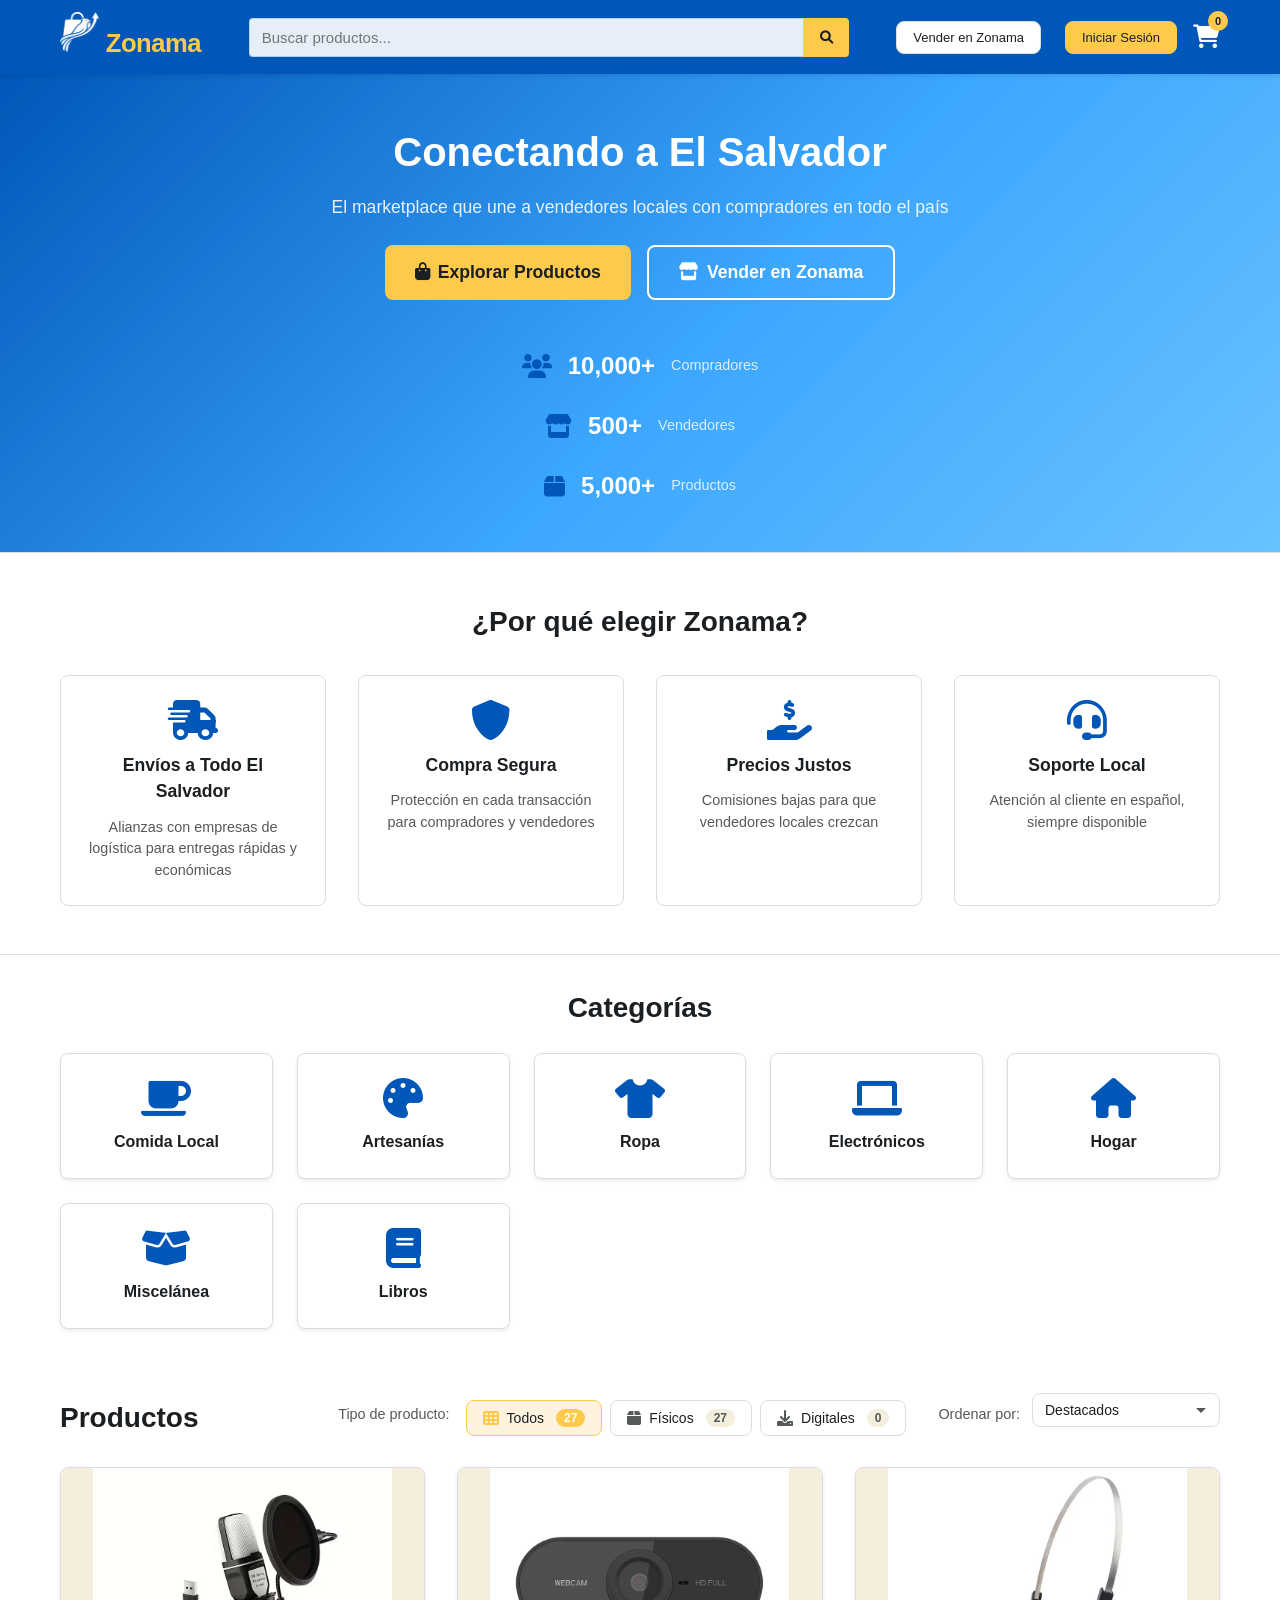
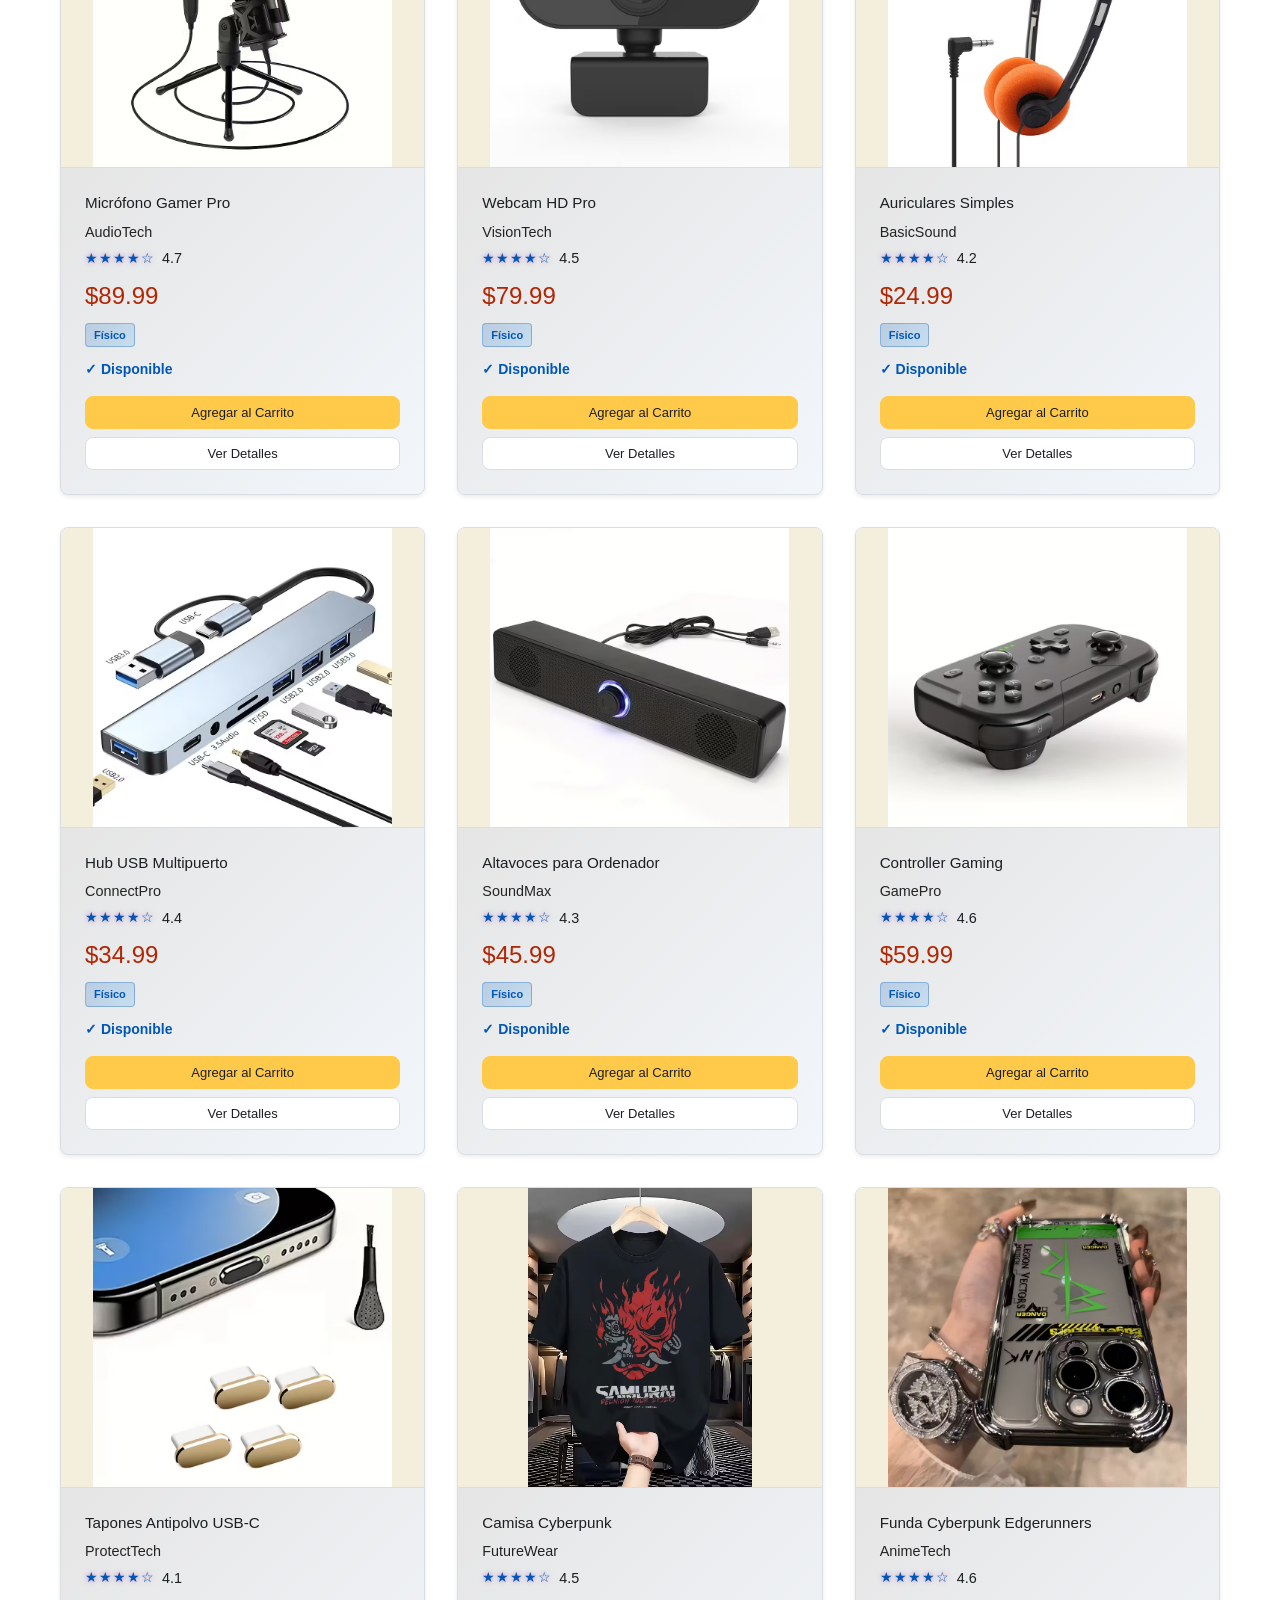
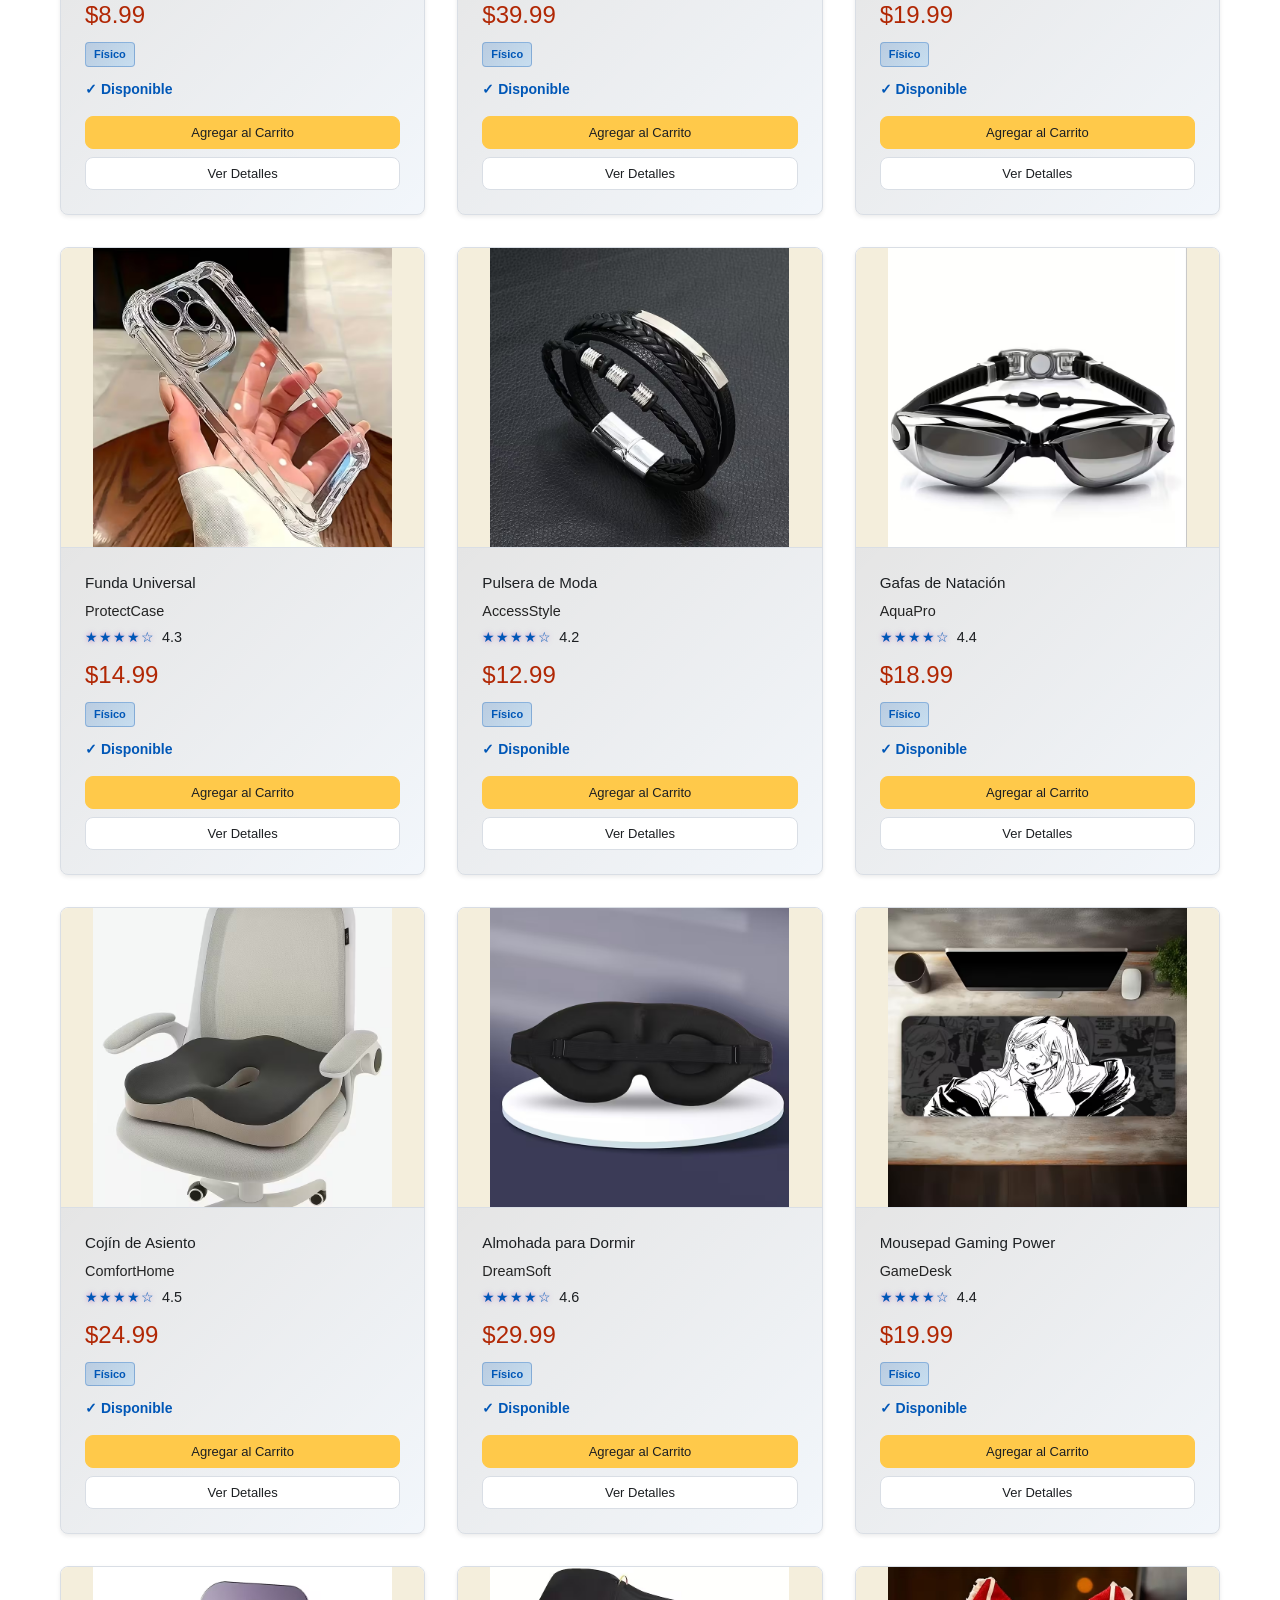
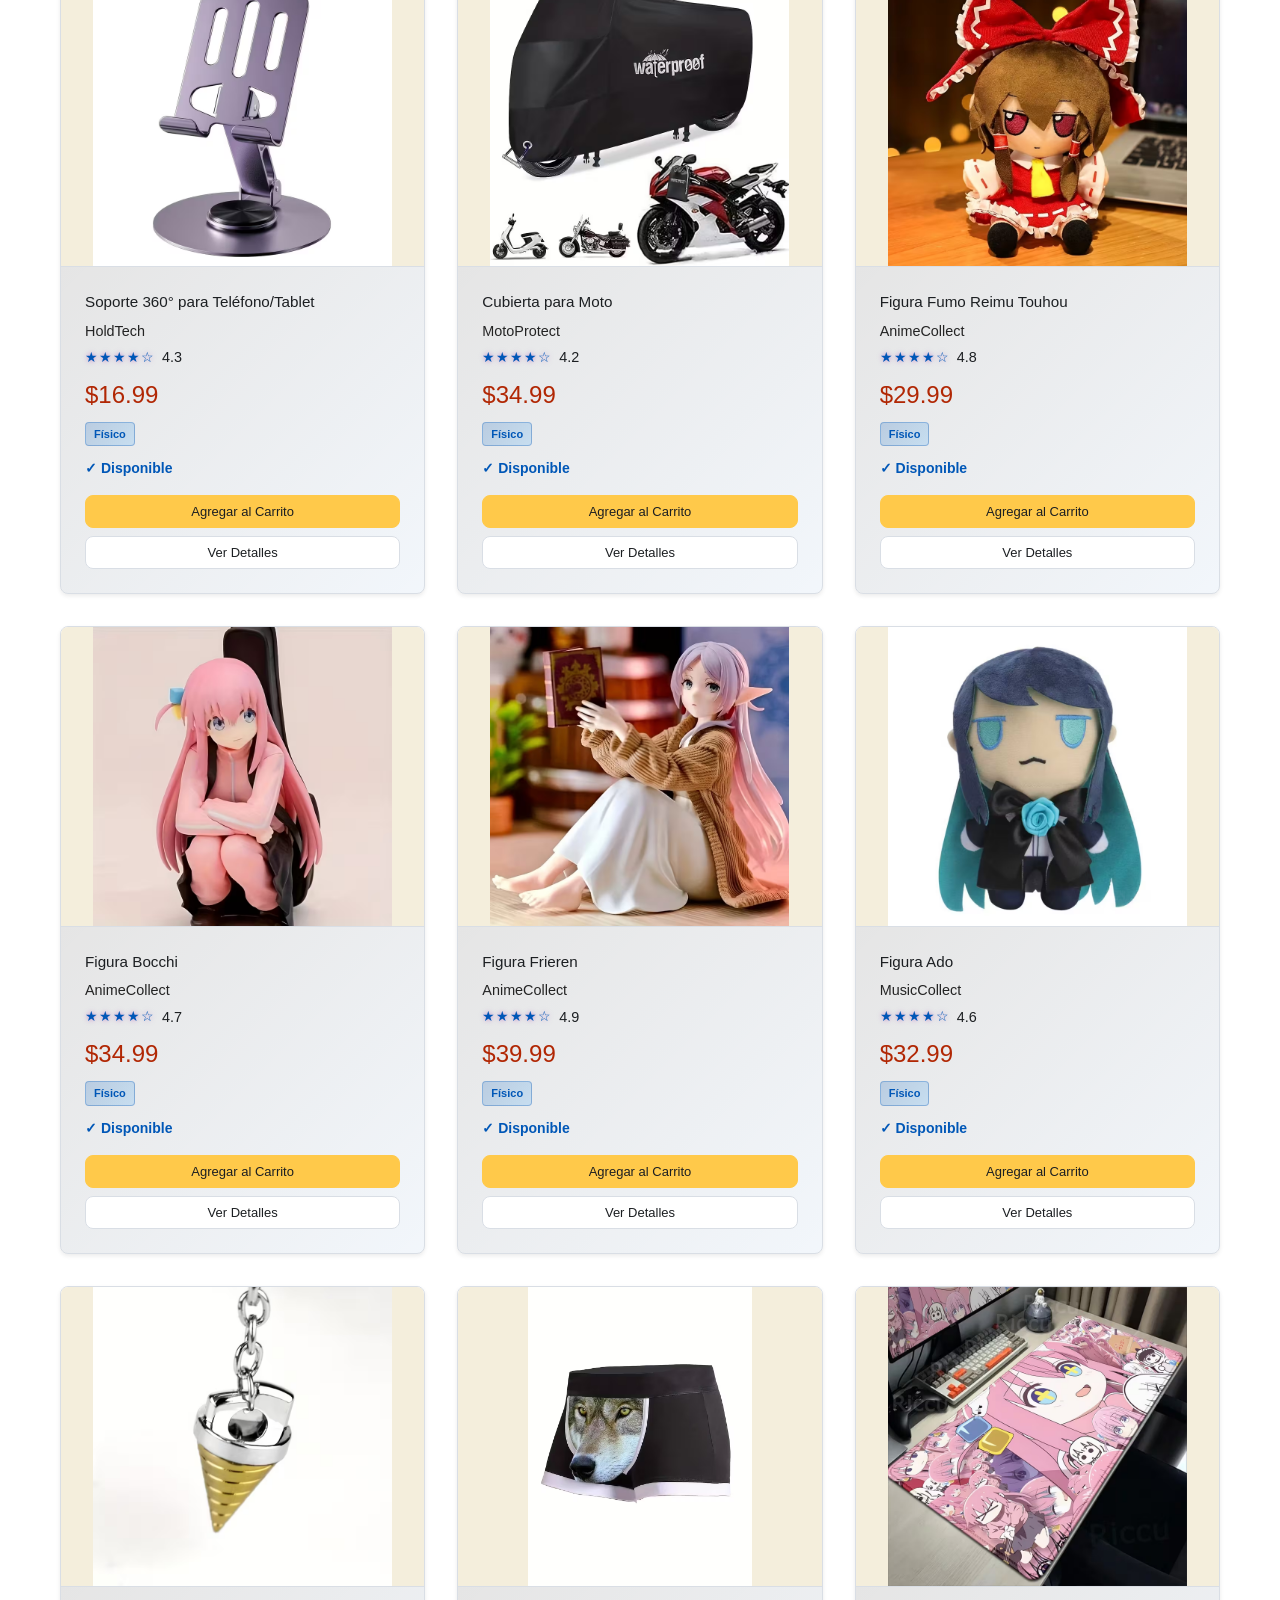
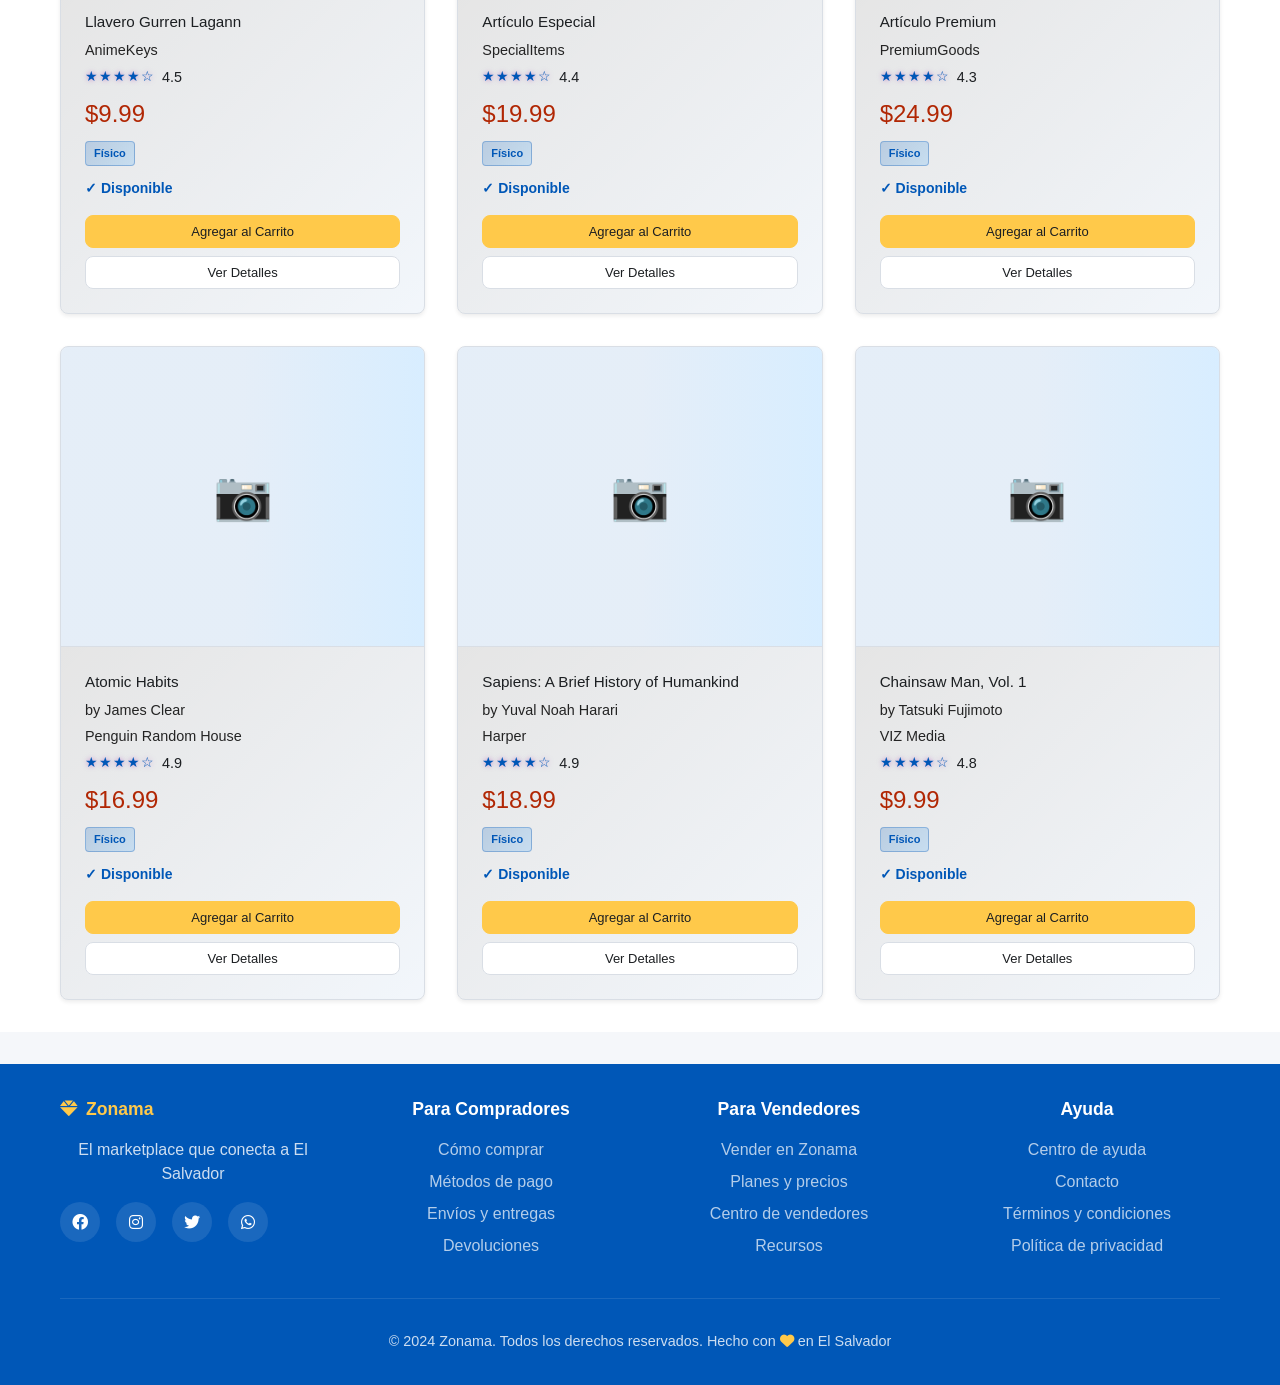
==== index.html @ 714f816f "API. HAY API. HAY UNA API HAY UNA API" ====
<!DOCTYPE html>
<html lang="es">

<head>
    <meta charset="UTF-8">
    <meta name="viewport" content="width=device-width, initial-scale=1.0">
    <title>Zonama - Marketplace de El Salvador</title>
    <link rel="stylesheet" href="styles.css">
    <link href="https://cdnjs.cloudflare.com/ajax/libs/font-awesome/6.0.0/css/all.min.css" rel="stylesheet">

    <link 
    rel="stylesheet" 
    href="https://unpkg.com/leaflet@1.9.4/dist/leaflet.css"
/>

</head>

<body>
    <!-- Header -->
    <header class="header">
        <div class="container">
            <div class="logo">
                <h1><img src="Recurso 31-1.png" class="logo-icon-img">
</i> Zonama</h1>
            </div>

            <div class="search-bar">
                <label for="searchInput" class="sr-only">Buscar productos</label>
                <input type="text" id="searchInput" placeholder="Buscar productos..." aria-label="Campo de búsqueda de productos">
                <button id="searchBtn" aria-label="Buscar"><i class="fas fa-search" aria-hidden="true"></i></button>
            </div>

            <div class="header-actions">
                <button id="sellerBtn" class="btn-secondary">Vender en Zonama</button>
                <button id="loginBtn" class="btn-primary">Iniciar Sesión</button>
                <div class="cart-icon">
                    <i class="fas fa-shopping-cart"></i>
                    <span id="cartCount" class="cart-count">0</span>
                </div>
            </div>
        </div>
    </header>

    <!-- Main Content -->
    <main class="main-content">
        <!-- Hero -->
        <section class="hero">
            <div class="container">
                <div class="hero-content">
                    <h1>Conectando a El Salvador</h1>
                    <p>El marketplace que une a vendedores locales con compradores en todo el país</p>
                    <div class="hero-buttons">
                        <button class="btn-hero-primary" onclick="document.querySelector('.products').scrollIntoView({behavior: 'smooth'})">
                            <i class="fas fa-shopping-bag"></i> Explorar Productos
                        </button>
                        <button class="btn-hero-secondary" id="heroSellerBtn">
                            <i class="fas fa-store"></i> Vender en Zonama
                        </button>

                    </div>
                    <div class="hero-stats">
                        <div class="stat">
                            <i class="fas fa-users"></i>
                            <span class="stat-number">10,000+</span>
                            <span class="stat-label">Compradores</span>
                        </div>
                        <div class="stat">
                            <i class="fas fa-store"></i>
                            <span class="stat-number">500+</span>
                            <span class="stat-label">Vendedores</span>
                        </div>
                        <div class="stat">
                            <i class="fas fa-box"></i>
                            <span class="stat-number">5,000+</span>
                            <span class="stat-label">Productos</span>
                        </div>
                    </div>
                </div>
            </div>
        </section>

        <!-- Beneficios -->
        <section class="benefits">
            <div class="container">
                <h2>¿Por qué elegir Zonama?</h2>
                <div class="benefits-grid">
                    <div class="benefit-card">
                        <i class="fas fa-shipping-fast"></i>
                        <h3>Envíos a Todo El Salvador</h3>
                        <p>Alianzas con empresas de logística para entregas rápidas y económicas</p>
                    </div>
                    <div class="benefit-card">
                        <i class="fas fa-shield-alt"></i>
                        <h3>Compra Segura</h3>
                        <p>Protección en cada transacción para compradores y vendedores</p>
                    </div>
                    <div class="benefit-card">
                        <i class="fas fa-hand-holding-usd"></i>
                        <h3>Precios Justos</h3>
                        <p>Comisiones bajas para que vendedores locales crezcan</p>
                    </div>
                    <div class="benefit-card">
                        <i class="fas fa-headset"></i>
                        <h3>Soporte Local</h3>
                        <p>Atención al cliente en español, siempre disponible</p>
                    </div>
                </div>
            </div>
        </section>

        <!-- Modulo LogIn/Registrar -->
        <div id="authModal" class="modal" role="dialog" aria-label="Iniciar sesión o registrarse" aria-modal="true">
            <div class="modal-content">
                <span class="close" aria-label="Cerrar formulario">&times;</span>
                <div class="auth-container">
                    <div class="auth-tabs">
                        <button class="tab-btn active" data-tab="login">Iniciar Sesión</button>
                        <button class="tab-btn" data-tab="register">Crear Cuenta</button>
                    </div>

                    <div id="loginForm" class="auth-form active">
                        <h2>Iniciar Sesión</h2>
                        <form>
                            <input type="email" placeholder="Email" required>
                            <input type="password" placeholder="Contraseña" required>
                            <button type="submit" class="btn-primary">Iniciar Sesión</button>
                        </form>
                    </div>

                    <div id="registerForm" class="auth-form">
                        <h2>Crear Cuenta</h2>
                        <form>
                            <input type="text" placeholder="Nombre completo" required>
                            <input type="email" placeholder="Email" required>
                            <input type="tel" placeholder="Teléfono (opcional)">
                            <select required>
                                <option value="">Departamento</option>
                                <option value="san-salvador">San Salvador</option>
                                <option value="la-libertad">La Libertad</option>
                                <option value="santa-ana">Santa Ana</option>
                                <option value="san-miguel">San Miguel</option>
                                <option value="usulutan">Usulután</option>
                                <option value="la-paz">La Paz</option>
                                <option value="sonsonate">Sonsonate</option>
                                <option value="chalatenango">Chalatenango</option>
                                <option value="la-union">La Unión</option>
                                <option value="ahuachapan">Ahuachapán</option>
                                <option value="cabanas">Cabañas</option>
                                <option value="cuscatlan">Cuscatlán</option>
                                <option value="morazan">Morazán</option>
                                <option value="san-vicente">San Vicente</option>
                            </select>
                            <input type="password" placeholder="Contraseña" required>
                            <input type="password" placeholder="Confirmar contraseña" required>
                            <button type="submit" class="btn-primary">Crear Cuenta</button>
                        </form>
                    </div>
                </div>
            </div>
        </div>

        <!-- Modulo Vender en Zonama -->
        <div id="sellerModal" class="modal" role="dialog" aria-label="Vender en Zonama" aria-modal="true">
            <div class="modal-content seller-modal">
                <span class="close" aria-label="Cerrar">&times;</span>
                <div class="seller-container">
                    <!-- Hero Section -->
                    <div class="seller-hero">
                        <h1>Vende en Zonama</h1>
                        <p class="seller-tagline">El marketplace que conecta a vendedores salvadoreños con miles de compradores</p>
                        <div class="seller-stats">
                            <div class="stat-item">
                                <strong>500+</strong>
                                <span>Vendedores activos</span>
                            </div>
                            <div class="stat-item">
                                <strong>10,000+</strong>
                                <span>Compradores mensuales</span>
                            </div>
                            <div class="stat-item">
                                <strong>$50K+</strong>
                                <span>Ventas mensuales</span>
                            </div>
                        </div>
                    </div>

                    <!-- Por que Zonama -->
                    <div class="why-sell-section">
                        <h2>¿Por qué vender en Zonama?</h2>
                        <div class="why-sell-grid">
                            <div class="why-sell-card">
                                <div class="icon-circle">
                                    <i class="fas fa-store"></i>
                                </div>
                                <h3>Fácil de empezar</h3>
                                <p>Crea tu tienda en minutos. Sin costos iniciales ni complicaciones técnicas.</p>
                            </div>
                            <div class="why-sell-card">
                                <div class="icon-circle">
                                    <i class="fas fa-users"></i>
                                </div>
                                <h3>Audiencia local</h3>
                                <p>Accede a miles de compradores salvadoreños buscando productos como los tuyos.</p>
                            </div>
                            <div class="why-sell-card">
                                <div class="icon-circle">
                                    <i class="fas fa-truck"></i>
                                </div>
                                <h3>Logística integrada</h3>
                                <p>Alianzas con empresas de envío para entregas rápidas en todo El Salvador.</p>
                            </div>
                            <div class="why-sell-card">
                                <div class="icon-circle">
                                    <i class="fas fa-dollar-sign"></i>
                                </div>
                                <h3>Pagos seguros</h3>
                                <p>Recibe tus pagos de forma segura y rápida. Múltiples métodos de pago disponibles.</p>
                            </div>
                        </div>
                    </div>

                    <!-- Sección de Planes -->
                    <div class="plans-section">
                        <h2>Elige el plan perfecto para tu negocio</h2>
                        <p class="plans-subtitle">Comienza gratis y crece a tu ritmo</p>
                        
                        <div class="seller-plans">
                            <!-- Plan Básico -->
                            <div class="plan-card">
                                <div class="plan-header">
                                    <h3>Plan Básico</h3>
                                    <div class="plan-price">
                                        <span class="price-amount">$0</span>
                                        <span class="price-period">/mes</span>
                                    </div>
                                    <p class="plan-description">Perfecto para empezar</p>
                                </div>
                                <ul class="plan-features">
                                    <li><i class="fas fa-check-circle"></i> Hasta 10 productos</li>
                                    <li><i class="fas fa-check-circle"></i> Comisión del 8% por venta</li>
                                    <li><i class="fas fa-check-circle"></i> Soporte por email</li>
                                    <li><i class="fas fa-check-circle"></i> Panel de ventas básico</li>
                                    <li><i class="fas fa-check-circle"></i> Listado en búsquedas</li>
                                </ul>
                                <button class="btn-plan btn-plan-basic">Comenzar Gratis</button>
                            </div>

                            <!-- Plan Profesional -->
                            <div class="plan-card plan-featured">
                                <div class="plan-badge">Más Popular</div>
                                <div class="plan-header">
                                    <h3>Plan Profesional</h3>
                                    <div class="plan-price">
                                        <span class="price-amount">$15</span>
                                        <span class="price-period">/mes</span>
                                    </div>
                                    <p class="plan-description">Para negocios en crecimiento</p>
                                </div>
                                <ul class="plan-features">
                                    <li><i class="fas fa-check-circle"></i> Productos ilimitados</li>
                                    <li><i class="fas fa-check-circle"></i> Comisión del 5% por venta</li>
                                    <li><i class="fas fa-check-circle"></i> Soporte prioritario 24/7</li>
                                    <li><i class="fas fa-check-circle"></i> Análisis y reportes avanzados</li>
                                    <li><i class="fas fa-check-circle"></i> Destacado en búsquedas</li>
                                    <li><i class="fas fa-check-circle"></i> Promociones especiales</li>
                                    <li><i class="fas fa-check-circle"></i> Badge de vendedor verificado</li>
                                </ul>
                                <button class="btn-plan btn-plan-pro">Elegir Plan Profesional</button>
                            </div>

                            <!-- Plan Empresarial -->
                            <div class="plan-card">
                                <div class="plan-header">
                                    <h3>Plan Empresarial</h3>
                                    <div class="plan-price">
                                        <span class="price-amount">$40</span>
                                        <span class="price-period">/mes</span>
                                    </div>
                                    <p class="plan-description">Para grandes volúmenes</p>
                                </div>
                                <ul class="plan-features">
                                    <li><i class="fas fa-check-circle"></i> Todo del Plan Profesional</li>
                                    <li><i class="fas fa-check-circle"></i> Comisión del 3% por venta</li>
                                    <li><i class="fas fa-check-circle"></i> Gerente de cuenta dedicado</li>
                                    <li><i class="fas fa-check-circle"></i> Publicidad destacada</li>
                                    <li><i class="fas fa-check-circle"></i> API personalizada</li>
                                    <li><i class="fas fa-check-circle"></i> Reportes personalizados</li>
                                    <li><i class="fas fa-check-circle"></i> Integración con tu sistema</li>
                                </ul>
                                <button class="btn-plan btn-plan-enterprise">Contactar Ventas</button>
                            </div>
                        </div>
                    </div>

                    <!-- Testimonios -->
                    <div class="success-section">
                        <h2>Historias de éxito</h2>
                        <div class="success-grid">
                            <div class="success-card">
                                <div class="quote-icon">"</div>
                                <p>"Zonama me ayudó a llevar mi negocio de artesanías al siguiente nivel. Ahora vendo en todo San Salvador."</p>
                                <div class="success-author">
                                    <strong>María González</strong>
                                    <span>Artesanías María</span>
                                </div>
                            </div>
                            <div class="success-card">
                                <div class="quote-icon">"</div>
                                <p>"Como artesano de Ilobasco, Zonama me conectó con clientes que valoran el trabajo hecho a mano."</p>
                                <div class="success-author">
                                    <strong>Carlos Martínez</strong>
                                    <span>Artesanías El Barro</span>
                                </div>
                            </div>
                        </div>
                    </div>

                    <!-- Sección CTA -->
                    <div class="seller-cta">
                        <h2>¿Listo para empezar a vender?</h2>
                        <p>Únete a cientos de vendedores salvadoreños que ya confían en Zonama</p>
                        <button class="btn-cta-large" onclick="app.openSellerRegistration()">Crear mi tienda gratis</button>
                        <p class="cta-note">Sin tarjeta de crédito requerida • Configuración en 5 minutos</p>
                    </div>
                </div>
            </div>
        </div>

        <!-- Modulo de registro de vendedores -->
        <div id="sellerRegistrationModal" class="modal" role="dialog" aria-label="Registro de vendedor" aria-modal="true">
            <div class="modal-content seller-registration-modal">
                <span class="close" aria-label="Cerrar">&times;</span>
                <div class="registration-container">
                    <h2>Crea tu tienda en Zonama</h2>
                    <p class="registration-subtitle">Completa tu información para empezar a vender</p>
                    
                    <form id="sellerRegistrationForm" class="seller-form">
                        <div class="form-section">
                            <h3>Información Personal</h3>
                            <div class="form-row">
                                <div class="form-group">
                                    <label for="sellerName">Nombre completo *</label>
                                    <input type="text" id="sellerName" required>
                                </div>
                                <div class="form-group">
                                    <label for="sellerEmail">Email *</label>
                                    <input type="email" id="sellerEmail" required>
                                </div>
                            </div>
                            <div class="form-row">
                                <div class="form-group">
                                    <label for="sellerPhone">Teléfono *</label>
                                    <input type="tel" id="sellerPhone" required>
                                </div>
                                <div class="form-group">
                                    <label for="sellerPassword">Contraseña *</label>
                                    <input type="password" id="sellerPassword" required>
                                </div>
                            </div>
                        </div>

                        <div class="form-section">
                            <h3>Información del Negocio</h3>
                            <div class="form-group">
                                <label for="storeName">Nombre de tu tienda *</label>
                                <input type="text" id="storeName" required placeholder="Ej: Tienda de Coleccionables">
                            </div>
                            <div class="form-row">
                                <div class="form-group">
                                    <label for="storeCategory">Categoría principal *</label>
                                    <select id="storeCategory" required>
                                        <option value="">Selecciona una categoría</option>
                                        <option value="food">Comida Local</option>
                                        <option value="crafts">Artesanías</option>
                                        <option value="clothing">Ropa</option>
                                        <option value="electronics">Electrónicos</option>
                                        <option value="home">Hogar</option>
                                        <option value="misc">Miscelánea</option>
                                        <option value="books">Libros</option>
                                    </select>
                                </div>
                                <div class="form-group">
                                    <label for="storeDepartment">Departamento *</label>
                                    <select id="storeDepartment" required>
                                        <option value="">Selecciona tu departamento</option>
                                        <option value="san-salvador">San Salvador</option>
                                        <option value="la-libertad">La Libertad</option>
                                        <option value="santa-ana">Santa Ana</option>
                                        <option value="san-miguel">San Miguel</option>
                                        <option value="usulutan">Usulután</option>
                                        <option value="la-paz">La Paz</option>
                                        <option value="sonsonate">Sonsonate</option>
                                        <option value="chalatenango">Chalatenango</option>
                                        <option value="la-union">La Unión</option>
                                        <option value="ahuachapan">Ahuachapán</option>
                                        <option value="cabanas">Cabañas</option>
                                        <option value="cuscatlan">Cuscatlán</option>
                                        <option value="morazan">Morazán</option>
                                        <option value="san-vicente">San Vicente</option>
                                    </select>
                                </div>
                            </div>
                            <div class="form-group">
                                <label for="storeDescription">Descripción de tu negocio *</label>
                                <textarea id="storeDescription" rows="3" required placeholder="Cuéntanos sobre tu negocio..."></textarea>
                            </div>
                        </div>

                        <div class="form-section">
                            <h3>Plan de Vendedor</h3>
                            <div class="plan-selector">
                                <label class="plan-option">
                                    <input type="radio" name="sellerPlan" value="basic" checked>
                                    <div class="plan-option-content">
                                        <strong>Plan Básico - Gratis</strong>
                                        <span>Hasta 10 productos • Comisión 8%</span>
                                    </div>
                                </label>
                                <label class="plan-option">
                                    <input type="radio" name="sellerPlan" value="professional">
                                    <div class="plan-option-content">
                                        <strong>Plan Profesional - $15/mes</strong>
                                        <span>Productos ilimitados • Comisión 5%</span>
                                    </div>
                                </label>
                            </div>
                        </div>

                        <div class="form-actions">
                            <button type="submit" class="btn-submit-seller">Crear mi tienda</button>
                            <p class="form-note">Al registrarte, aceptas nuestros <a href="#">Términos y Condiciones</a></p>
                        </div>
                    </form>
                </div>
            </div>
        </div>

        <!-- Modulo Dashboard vendedor -->
        <div id="sellerDashboardModal" class="modal" role="dialog" aria-label="Panel de vendedor" aria-modal="true">
            <div class="modal-content seller-dashboard-modal">
                <span class="close" aria-label="Cerrar">&times;</span>
                <div class="dashboard-container">
                    <div class="dashboard-header">
                        <h1>Mi Tienda</h1>
                        <div class="dashboard-actions">
                            <button class="btn-add-product" onclick="app.openAddProduct()">
                                <i class="fas fa-plus"></i> Agregar Producto
                            </button>
                            <button class="btn-logout" onclick="app.logoutSeller()">
                                <i class="fas fa-sign-out-alt"></i> Cerrar Sesión
                            </button>
                        </div>
                    </div>

                    <div class="dashboard-stats">
                        <div class="stat-card">
                            <i class="fas fa-box"></i>
                            <div>
                                <strong id="totalProducts">0</strong>
                                <span>Productos</span>
                            </div>
                        </div>
                        <div class="stat-card">
                            <i class="fas fa-shopping-cart"></i>
                            <div>
                                <strong id="totalSales">0</strong>
                                <span>Ventas</span>
                            </div>
                        </div>
                        <div class="stat-card">
                            <i class="fas fa-dollar-sign"></i>
                            <div>
                                <strong id="totalRevenue">$0</strong>
                                <span>Ingresos</span>
                            </div>
                        </div>
                    </div>

                    <div class="dashboard-content">
                        <h2>Mis Productos</h2>
                        <div id="sellerProductsList" class="seller-products-list">
                            <div class="empty-state">
                                <i class="fas fa-box-open"></i>
                                <p>Aún no tienes productos</p>
                                <button class="btn-add-first" onclick="app.openAddProduct()">Agregar mi primer producto</button>
                            </div>
                        </div>
                    </div>
                </div>
            </div>
        </div>

        <!-- Modulo agregar producto -->
        <div id="addProductModal" class="modal" role="dialog" aria-label="Agregar producto" aria-modal="true">
            <div class="modal-content add-product-modal">
                <span class="close" aria-label="Cerrar">&times;</span>
                <div class="add-product-container">
                    <h2>Agregar Nuevo Producto</h2>
                    
                    <form id="addProductForm" class="product-form">
                        <div class="form-group">
                            <label for="productTitle">Nombre del producto *</label>
                            <input type="text" id="productTitle" required placeholder="Ej: Figura Coleccionable Anime">
                        </div>

                        <div class="form-row">
                            <div class="form-group">
                                <label for="productPrice">Precio (USD) *</label>
                                <input type="number" id="productPrice" step="0.01" min="0" required placeholder="0.00">
                            </div>
                            <div class="form-group">
                                <label for="productCategory">Categoría *</label>
                                <select id="productCategory" required>
                                    <option value="">Selecciona una categoría</option>
                                    <option value="food">Comida Local</option>
                                    <option value="crafts">Artesanías</option>
                                    <option value="clothing">Ropa</option>
                                    <option value="electronics">Electrónicos</option>
                                    <option value="home">Hogar</option>
                                    <option value="books">Libros</option>
                                </select>
                            </div>
                        </div>

                        <div class="form-row">
                            <div class="form-group">
                                <label for="productType">Tipo *</label>
                                <select id="productType" required>
                                    <option value="physical">Producto Físico</option>
                                    <option value="digital">Producto Digital</option>
                                </select>
                            </div>
                            <div class="form-group">
                                <label for="productStock">Stock disponible *</label>
                                <input type="number" id="productStock" min="0" required placeholder="0">
                            </div>
                        </div>

                        <div class="form-group">
                            <label for="productDescription">Descripción *</label>
                            <textarea id="productDescription" rows="4" required placeholder="Describe tu producto..."></textarea>
                        </div>

                        <div class="form-group">
                            <label for="productImage">Imagen del producto *</label>
                            
                            <div class="image-upload-options">
                                <div class="upload-tabs">
                                    <button type="button" class="upload-tab active" data-tab="file" onclick="app.switchImageTab('file')">
                                        <i class="fas fa-upload"></i> Subir archivo
                                    </button>
                                    <button type="button" class="upload-tab" data-tab="url" onclick="app.switchImageTab('url')">
                                        <i class="fas fa-link"></i> URL de imagen
                                    </button>
                                </div>

                                <div class="upload-content">
                                    <!-- Subir imagen de producto -->
                                    <div id="fileUploadTab" class="upload-tab-content active">
                                        <div class="file-upload-area" id="fileUploadArea">
                                            <input type="file" id="productImageFile" accept="image/*" style="display: none;">
                                            <div class="upload-placeholder" onclick="document.getElementById('productImageFile').click()">
                                                <i class="fas fa-cloud-upload-alt"></i>
                                                <p>Haz clic para seleccionar una imagen</p>
                                                <small>o arrastra y suelta aquí</small>
                                                <small class="file-info">JPG, PNG, GIF (máx. 5MB)</small>
                                            </div>
                                            <div id="imagePreview" class="image-preview" style="display: none;">
                                                <img id="previewImg" src="" alt="Vista previa">
                                                <button type="button" class="btn-remove-image" onclick="app.removeImage()">
                                                    <i class="fas fa-times"></i> Cambiar imagen
                                                </button>
                                            </div>
                                        </div>
                                    </div>

                                    <!-- Subir URL -->
                                    <div id="urlUploadTab" class="upload-tab-content">
                                        <input type="url" id="productImageUrl" placeholder="https://ejemplo.com/imagen.jpg">
                                        <small>Ingresa la URL de una imagen de tu producto</small>
                                        <button type="button" class="btn-preview-url" onclick="app.previewUrlImage()">
                                            <i class="fas fa-eye"></i> Vista previa
                                        </button>
                                        <div id="urlImagePreview" class="image-preview" style="display: none;">
                                            <img id="urlPreviewImg" src="" alt="Vista previa">
                                        </div>
                                    </div>
                                </div>
                            </div>
                        </div>

                        <div class="form-group">
                            <label for="productSpecs">Especificaciones (opcional)</label>
                            <input type="text" id="productSpecs" placeholder="Ej: 100% algodón, Hecho a mano">
                        </div>

                        <div class="form-actions">
                            <button type="button" class="btn-cancel" onclick="app.closeAddProduct()">Cancelar</button>
                            <button type="submit" class="btn-submit-product">Publicar Producto</button>
                        </div>
                    </form>
                </div>
            </div>
        </div>

        <!-- Categorías Productos -->
        <section class="categories">
            <div class="container">
                <h2>Categorías</h2>
                <div class="category-grid">
                    <div class="category-card" data-category="food">
                        <i class="fas fa-coffee"></i>
                        <h3>Comida Local</h3>
                    </div>
                    <div class="category-card" data-category="crafts">
                        <i class="fas fa-palette"></i>
                        <h3>Artesanías</h3>
                    </div>
                    <div class="category-card" data-category="clothing">
                        <i class="fas fa-tshirt"></i>
                        <h3>Ropa</h3>
                    </div>
                    <div class="category-card" data-category="electronics">
                        <i class="fas fa-laptop"></i>
                        <h3>Electrónicos</h3>
                    </div>
                    <div class="category-card" data-category="home">
                        <i class="fas fa-home"></i>
                        <h3>Hogar</h3>
                    </div>
                    <div class="category-card" data-category="misc">
                        <i class="fas fa-box-open"></i>
                        <h3>Miscelánea</h3>
                    </div>
                    <div class="category-card" data-category="books">
                        <i class="fas fa-book"></i>
                        <h3>Libros</h3>
                    </div>
                </div>
            </div>
        </section>

        <!-- Seccion de Productos -->
        <section class="products">
            <div class="container">
                <div class="products-header">
                    <h2>Productos</h2>
                    <div class="filter-bar">
                        <div class="filter-group">
                            <label class="filter-label">Tipo de producto:</label>
                            <div class="filter-buttons">
                                <button class="filter-btn active" data-filter="all" onclick="app.filterByType('all')">
                                    <i class="fas fa-th"></i>
                                    <span>Todos</span>
                                    <span class="filter-count" id="countAll">0</span>
                                </button>
                                <button class="filter-btn" data-filter="physical" onclick="app.filterByType('physical')">
                                    <i class="fas fa-box"></i>
                                    <span>Físicos</span>
                                    <span class="filter-count" id="countPhysical">0</span>
                                </button>
                                <button class="filter-btn" data-filter="digital" onclick="app.filterByType('digital')">
                                    <i class="fas fa-download"></i>
                                    <span>Digitales</span>
                                    <span class="filter-count" id="countDigital">0</span>
                                </button>
                            </div>
                        </div>
                        <div class="sort-group">
                            <label class="filter-label">Ordenar por:</label>
                            <select id="sortBy" class="sort-select" onchange="app.sortProducts(this.value)">
                                <option value="featured">Destacados</option>
                                <option value="price-low">Precio: Menor a Mayor</option>
                                <option value="price-high">Precio: Mayor a Menor</option>
                                <option value="rating">Mejor Calificación</option>
                                <option value="newest">Más Recientes</option>
                            </select>
                        </div>
                    </div>
                </div>
                <div id="productsGrid" class="products-grid">
                     <!--Aqui se cargan los productos-->
                </div>
            </div>
        </section>

        <!-- Carrito de compras -->
        <div id="cartModal" class="modal" role="dialog" aria-label="Carrito de compras" aria-modal="true">
            <div class="modal-content">
                <span class="close" aria-label="Cerrar carrito">&times;</span>
                <div class="cart-container">
                    <h2>Carrito de Compras</h2>
                    <div id="cartItems" class="cart-items">
                        <!-- El carrito se carga aqui (en teoría) -->
                    </div>
                    <div class="cart-total">
                        <h3>Total: $<span id="cartTotal">0.00</span></h3>
                        <button id="checkoutBtn" class="btn-primary">Proceder al Pago</button>
                    </div>
                </div>
            </div>
        </div>

        <!-- Image Lightbox Modal -->
        <div id="imageLightbox" class="modal lightbox-modal" role="dialog" aria-label="Vista ampliada de imagen" aria-modal="true">
            <div class="lightbox-content">
                <span class="close" aria-label="Cerrar vista ampliada">&times;</span>
                <img id="lightboxImage" src="" alt="" tabindex="0">
                <div class="lightbox-caption" id="lightboxCaption"></div>
            </div>
        </div>

        <!-- MOdulo de detalles del producto -->
        <div id="productModal" class="modal" role="dialog" aria-label="Detalles del producto" aria-modal="true">
            <div class="modal-content product-detail-modal">
                <span class="close" aria-label="Cerrar detalles del producto">&times;</span>
                <div class="product-detail-container">
                    <!-- Imagen (Columna izquiera) -->
                    <div class="product-detail-left">
                        <div class="product-image-main">
                            <img id="productDetailImage" src="" alt="" role="button" tabindex="0" aria-label="Haz clic para ver imagen completa">
                            <div class="zoom-hint">
                                <i class="fas fa-search-plus"></i> Click para ampliar
                            </div>
                        </div>
                    </div>

                    <!-- Info (Columna central) -->
                    <div class="product-detail-middle">
                        <h1 id="productDetailTitle" class="product-title-main"></h1>
                        
                        <div class="product-brand-line">
                            <span class="brand-label">Marca:</span>
                            <span id="productDetailAuthor" class="brand-name"></span>
                        </div>

                        <div class="product-rating-line">
                            <div class="stars-large" id="productDetailStars"></div>
                            <span id="productDetailRating" class="rating-text"></span>
                            <span class="rating-count">(Ver opiniones)</span>
                        </div>

                        <div class="divider"></div>

                        <div class="product-price-box">
                            <div class="price-label">Precio:</div>
                            <div id="productDetailPrice" class="price-main"></div>
                            <div id="priceShippingInfo" class="price-shipping">Envío GRATIS en pedidos mayores a $25</div>
                        </div>

                        <div class="divider"></div>

                        <div class="product-about">
                            <h3>Acerca de este producto</h3>
                            <p id="productDetailDescription" class="product-description-text"></p>
                        </div>

                        <div class="product-specs">
                            <h3>Especificaciones del producto</h3>
                            <table class="specs-table">
                                <tr>
                                    <td class="spec-label">Especificaciones</td>
                                    <td id="productDetailPages" class="spec-value"></td>
                                </tr>
                                <tr>
                                    <td class="spec-label">Marca/Editorial</td>
                                    <td id="productDetailPublisher" class="spec-value"></td>
                                </tr>
                                <tr>
                                    <td class="spec-label">Categoría</td>
                                    <td id="productDetailGenre" class="spec-value"></td>
                                </tr>
                                <tr>
                                    <td class="spec-label">Vendedor</td>
                                    <td id="productDetailISBN" class="spec-value"></td>
                                </tr>
                                <tr>
                                    <td class="spec-label">Tipo</td>
                                    <td id="productDetailType" class="spec-value"></td>
                                </tr>
                                <tr>
                                    <td class="spec-label">Ubicación</td>
                                    <td id="productDetailLocation" class="spec-value"></td>
                                </tr>
                            </table>
                        </div>
                    </div>

                    <!-- Sección comprar (columna derecha) -->
                    <div class="product-detail-right">
                        <div class="buy-box">
                            <div id="productDetailPriceBox" class="buy-box-price"></div>
                            
                            <div class="stock-status" id="stockStatus">
                                <i class="fas fa-check-circle"></i> En stock
                            </div>

                            <div id="deliveryInfo" class="delivery-info">
                                <div class="delivery-line">
                                    <i class="fas fa-truck"></i>
                                    <div>
                                        <strong>Envío GRATIS</strong>
                                        <div class="delivery-date">Llega el <strong>Lunes, 18 Nov</strong></div>
                                    </div>
                                </div>
                                <div class="delivery-line">
                                    <i class="fas fa-map-marker-alt"></i>
                                    <div>
                                        <span>Enviar a</span>
                                        <strong id="deliveryLocation">San Salvador</strong>
                                    </div>
                                </div>
                            </div>
                            
                            <div id="digitalDeliveryInfo" class="delivery-info" style="display: none;">
                                <div class="delivery-line">
                                    <i class="fas fa-download"></i>
                                    <div>
                                        <strong>Entrega Digital Inmediata</strong>
                                        <div class="delivery-date">Disponible después del pago</div>
                                    </div>
                                </div>
                            </div>

                            <div class="quantity-selector">
                                <label for="quantity">Cantidad:</label>
                                <select id="quantity" class="quantity-select">
                                    <option value="1">1</option>
                                    <option value="2">2</option>
                                    <option value="3">3</option>
                                    <option value="4">4</option>
                                    <option value="5">5</option>
                                    <option value="6">6</option>
                                    <option value="7">7</option>
                                    <option value="8">8</option>
                                    <option value="9">9</option>
                                    <option value="10">10+</option>
                                </select>
                            </div>

                            <button id="productDetailAddToCart" class="btn-add-to-cart">
                                <i class="fas fa-shopping-cart"></i> Agregar al carrito
                            </button>

                            <button class="btn-buy-now">
                                <i class="fas fa-bolt"></i> Comprar ahora
                            </button>

                            <div class="secure-transaction">
                                <i class="fas fa-lock"></i> Transacción segura
                            </div>

                            <div class="seller-info">
                                <div class="seller-line">
                                    <span>Vendido por:</span>
                                    <strong id="sellerName">Zonama</strong>
                                </div>
                                <div id="shipFromLine" class="seller-line">
                                    <span>Envío desde:</span>
                                    <strong id="shipFrom">El Salvador</strong>
                                </div>
                            </div>

                            <div id="returnPolicy" class="return-policy">
                                <i class="fas fa-undo"></i> Devoluciones gratuitas en 30 días
                            </div>
                            
                            <div id="digitalPolicy" class="return-policy" style="display: none;">
                                <i class="fas fa-shield-alt"></i> Compra protegida - Acceso inmediato
                            </div>
                        </div>
                    </div>
                </div>
            </div>
        </div>

        <!-- Modulo Checkout -->
        <div id="checkoutModal" class="modal" role="dialog" aria-label="Proceso de pago" aria-modal="true">
            <div class="modal-content">
                <span class="close" aria-label="Cerrar proceso de pago">&times;</span>
                <div class="checkout-container">
                    <h2>Finalizar Compra</h2>
                    <div class="checkout-steps">
                        <div class="step active" data-step="1">
                            <h3>1. Dirección de Entrega</h3>
                            <form id="addressForm">
                                <div class="form-group">
                                    <label for="checkoutPhone">Teléfono de contacto *</label>
                                    <input 
                                        type="tel" 
                                        id="checkoutPhone" 
                                        placeholder="Ej: 7777-7777" 
                                        required
                                    >
                                </div>

                                <div class="form-group">
                                    <label>Ubicación en el mapa *</label>
                                    <p class="help-text">
                                        Mueve el mapa o el marcador para seleccionar tu dirección de entrega.
                                    </p>

                                    <!-- Aquí se dibuja el mapa -->
                                    <div 
                                        id="checkoutMap" 
                                        style="
                                            height: 300px; 
                                            border-radius: 8px; 
                                            overflow: hidden; 
                                            margin-bottom: 10px;
                                        "
                                    ></div>

                                    <!-- Datos que va a rellenar el javscript -->
                                    <input type="hidden" id="checkoutLat">
                                    <input type="hidden" id="checkoutLng">
                                    <input type="hidden" id="checkoutAddress">
                                </div>

                                <button type="button" class="btn-primary next-step">
                                    Continuar
                                </button>
                            </form>

                        </div>

                        <div class="step" data-step="2">
                            <h3>2. Método de Pago</h3>
                            <div class="payment-methods">
                                <label>
                                    <input type="radio" name="payment" value="card" checked>
                                    <i class="fas fa-credit-card"></i> Tarjeta de Crédito/Débito
                                </label>
                                <label>
                                    <input type="radio" name="payment" value="tigo-money">
                                    <i class="fas fa-mobile-alt"></i> Tigo Money
                                </label>
                                <label>
                                    <input type="radio" name="payment" value="chivo-wallet">
                                    <i class="fab fa-bitcoin"></i> Chivo Wallet (Bitcoin)
                                </label>
                                <label>
                                    <input type="radio" name="payment" value="cash">
                                    <i class="fas fa-money-bill-wave"></i> Pago Contra Entrega
                                </label>
                            </div>
                            <div id="cardForm" class="payment-form">
                                <input type="text" placeholder="Número de tarjeta" required>
                                <input type="text" placeholder="MM/AA" required>
                                <input type="text" placeholder="CVV" required>
                            </div>
                            <button type="button" class="btn-primary" id="processPayment">Procesar Pago</button>
                        </div>

                        <div class="step" data-step="3">
                            <h3>3. Confirmación</h3>
                            <div id="orderConfirmation">
                                <!-- Order confirmation will be shown here -->
                            </div>
                        </div>
                    </div>
                </div>
            </div>
        </div>
        </div>
    </main>

    <!-- Footer -->
    <footer class="footer">
        <div class="container">
            <div class="footer-content">
                <div class="footer-section">
                    <h3><i class="fas fa-gem"></i> Zonama</h3>
                    <p>El marketplace que conecta a El Salvador</p>
                    <div class="social-links">
                        <a href="#"><i class="fab fa-facebook"></i></a>
                        <a href="#"><i class="fab fa-instagram"></i></a>
                        <a href="#"><i class="fab fa-twitter"></i></a>
                        <a href="#"><i class="fab fa-whatsapp"></i></a>
                    </div>
                </div>
                <div class="footer-section">
                    <h4>Para Compradores</h4>
                    <ul>
                        <li><a href="#">Cómo comprar</a></li>
                        <li><a href="#">Métodos de pago</a></li>
                        <li><a href="#">Envíos y entregas</a></li>
                        <li><a href="#">Devoluciones</a></li>
                    </ul>
                </div>
                <div class="footer-section">
                    <h4>Para Vendedores</h4>
                    <ul>
                        <li><a href="#" id="footerSellerLink">Vender en Zonama</a></li>
                        <li><a href="#">Planes y precios</a></li>
                        <li><a href="#">Centro de vendedores</a></li>
                        <li><a href="#">Recursos</a></li>
                    </ul>
                </div>
                <div class="footer-section">
                    <h4>Ayuda</h4>
                    <ul>
                        <li><a href="#">Centro de ayuda</a></li>
                        <li><a href="#">Contacto</a></li>
                        <li><a href="#">Términos y condiciones</a></li>
                        <li><a href="#">Política de privacidad</a></li>
                    </ul>
                </div>
            </div>
            <div class="footer-bottom">
                <p>&copy; 2024 Zonama. Todos los derechos reservados. Hecho con <i class="fas fa-heart"></i> en El Salvador</p>
            </div>
        </div>
    </footer>

    <script src="https://unpkg.com/leaflet@1.9.4/dist/leaflet.js"></script>
    <script src="script.js"></script>
</body>

</html>
---- styles.css ----
/* Reset and Base Styles */
* {
    margin: 0;
    padding: 0;
    box-sizing: border-box;
}


:root {
    --color-primary: #0057B7;           /* Azul oceánico */
    --color-primary-light: #3CA7FF;     /* Azul cielo */
    --color-accent: #FFC94A;            /* Amarillo mango (CTA) */
    --color-accent-dark: #E0A000;       /* Amarillo mango hover */
    --color-bg-body: #F5F7FA;           /* Gris niebla de fondo */
    --color-bg-surface: #FFFFFF;        /* Blanco */
    --color-bg-soft: #F4EEDC;           /* Arena suave para cards */
    --color-text-main: #1C1F22;         /* Texto principal */
    --color-text-muted: #565959;        /* Texto secundario */
    --color-border-soft: #D9DEE5;       /* Bordes suaves fríos */
    --color-success: #3BAA57;
    --color-error: #D63939;
    --color-warning: #F2A900;
}


body {
    font-family: 'Amazon Ember', Arial, sans-serif;
    line-height: 1.5;
    color: var(--color-text-main);
    background: var(--color-bg-body);
    min-height: 100vh;
}

.container {
    max-width: 1200px;
    margin: 0 auto;
    padding: 0 20px;
}

/* Header Styles - Professional */
.header {
    background: var(--color-primary);
    color: white;
    padding: 0;
    box-shadow: 0 2px 4px rgba(0,0,0,0.1);
    position: sticky;
    top: 0;
    z-index: 1000;
}

.header .container {
    display: flex;
    align-items: center;
    justify-content: space-between;
    gap: 1rem;
    padding: 0.75rem 20px;
}

.logo h1 {
    color: var(--color-accent);
    font-size: 1.6rem;
    font-weight: 700;
    letter-spacing: -0.5px;
    text-shadow: none;
}

.logo h1 i {
    color: var(--color-accent);
    margin-right: 8px;
}

.search-bar {
    flex: 1;
    display: flex;
    max-width: 600px;
}

.search-bar input {
    flex: 1;
    padding: 10px 12px;
    border: none;
    border-radius: 4px 0 0 4px;
    font-size: 15px;
    outline: none;
    border: 2px solid transparent;
}

.search-bar input:focus {
    border-color: var(--color-accent);
}

.search-bar button {
    background: var(--color-accent);
    border: none;
    padding: 10px 16px;
    border-radius: 0 4px 4px 0;
    color: var(--color-text-main);
    cursor: pointer;
    transition: background 0.2s;
}

.search-bar button:hover {
    background: var(--color-accent-dark);
}

.header-actions {
    display: flex;
    align-items: center;
    gap: 1rem;
}

.btn-primary {
    background: var(--color-accent);
    color: var(--color-text-main);
    border: 1px solid var(--color-accent);
    padding: 8px 16px;
    border-radius: 8px;
    cursor: pointer;
    font-size: 13px;
    font-weight: 500;
    transition: all 0.2s;
    box-shadow: none;
}

.btn-primary:hover {
    background: var(--color-accent-dark);
    border-color: var(--color-accent-dark);
    transform: none;
}

.cart-icon {
    position: relative;
    font-size: 1.5rem;
    cursor: pointer;
    transition: color 0.3s;
}

.cart-icon:hover {
    color: var(--color-accent);
}

.cart-count {
    position: absolute;
    top: -8px;
    right: -8px;
    background: var(--color-accent);
    color: var(--color-text-main);
    border-radius: 50%;
    width: 20px;
    height: 20px;
    display: flex;
    align-items: center;
    justify-content: center;
    font-size: 11px;
    font-weight: bold;
}

/* Main Content */
.main-content {
    min-height: calc(100vh - 140px);
    padding: 0;
    background: var(--color-bg-body);
}

/* Categories Section */
.categories {
    margin-bottom: 3rem;
}

.categories {
    background: white;
    padding: 2rem 0;
    margin-bottom: 0;
}

.categories h2 {
    text-align: center;
    margin-bottom: 1.5rem;
    color: var(--color-text-main);
    font-size: 1.75rem;
    font-weight: 600;
    text-shadow: none;
}

.category-grid {
    display: grid;
    grid-template-columns: repeat(auto-fit, minmax(200px, 1fr));
    gap: 1.5rem;
}

.category-card {
    background: white;
    border: 1px solid var(--color-border-soft);
    padding: 1.5rem;
    border-radius: 8px;
    text-align: center;
    cursor: pointer;
    transition: all 0.2s;
    box-shadow: 0 2px 4px rgba(0,0,0,0.08);
}

.category-card:hover {
    transform: translateY(-4px);
    box-shadow: 0 4px 8px rgba(0,0,0,0.12);
    border-color: var(--color-accent);
}

.category-card i {
    font-size: 2.5rem;
    color: var(--color-accent);
    margin-bottom: 0.75rem;
    text-shadow: none;
}

.category-card h3 {
    color: var(--color-text-main);
    font-size: 1rem;
    font-weight: 600;
    text-shadow: none;
}

/* Products Section */
.products {
    margin-bottom: 2rem;
    background: white;
    padding: 2rem 0;
}

.products-header {
    display: flex;
    justify-content: space-between;
    align-items: center;
    margin-bottom: 1.5rem;
}

.products-header h2 {
    color: var(--color-text-main);
    font-size: 1.75rem;
    font-weight: 600;
    text-shadow: none;
}

/* Filter Bar - Professional Style */
.filter-bar {
    display: flex;
    justify-content: space-between;
    align-items: center;
    gap: 2rem;
    flex-wrap: wrap;
}

.filter-group {
    display: flex;
    align-items: center;
    gap: 1rem;
    flex: 1;
}

.filter-label {
    font-size: 0.9rem;
    color: var(--color-text-muted);
    font-weight: 500;
    white-space: nowrap;
}

.filter-buttons {
    display: flex;
    gap: 0.5rem;
    flex-wrap: wrap;
}

.filter-btn {
    display: flex;
    align-items: center;
    gap: 0.5rem;
    padding: 8px 16px;
    background: white;
    border: 1px solid var(--color-border-soft);
    border-radius: 8px;
    font-size: 14px;
    color: var(--color-text-main);
    cursor: pointer;
    transition: all 0.2s;
    position: relative;
}

.filter-btn i {
    font-size: 16px;
    color: var(--color-text-muted);
}

.filter-btn span:not(.filter-count) {
    font-weight: 500;
}

.filter-count {
    background: var(--color-bg-soft);
    color: var(--color-text-muted);
    padding: 2px 8px;
    border-radius: 12px;
    font-size: 12px;
    font-weight: 600;
    margin-left: 4px;
}

.filter-btn:hover {
    background: var(--color-bg-soft);
    border-color: var(--color-accent);
}

.filter-btn.active {
    background: #FFF3E0;
    border-color: var(--color-accent);
    color: var(--color-text-main);
}

.filter-btn.active i {
    color: var(--color-accent);
}

.filter-btn.active .filter-count {
    background: var(--color-accent);
    color: white;
}

.sort-group {
    display: flex;
    align-items: center;
    gap: 0.75rem;
}

.sort-select {
    padding: 8px 32px 8px 12px;
    border: 1px solid var(--color-border-soft);
    border-radius: 8px;
    background: white;
    font-size: 14px;
    color: var(--color-text-main);
    cursor: pointer;
    appearance: none;
    background-image: url("data:image/svg+xml,%3Csvg xmlns='http://www.w3.org/2000/svg' width='12' height='12' viewBox='0 0 12 12'%3E%3Cpath fill='%23565959' d='M6 9L1 4h10z'/%3E%3C/svg%3E");
    background-repeat: no-repeat;
    background-position: right 12px center;
    min-width: 180px;
}

.sort-select:hover {
    border-color: var(--color-accent);
}

.sort-select:focus {
    outline: none;
    border-color: var(--color-accent);
    box-shadow: 0 0 0 3px rgba(255,153,0,0.1);
}

/* Responsive Filters */
@media (max-width: 768px) {
    .filter-bar {
        flex-direction: column;
        align-items: stretch;
        gap: 1rem;
    }
    
    .filter-group {
        flex-direction: column;
        align-items: stretch;
    }
    
    .filter-buttons {
        width: 100%;
    }
    
    .filter-btn {
        flex: 1;
        justify-content: center;
    }
    
    .sort-group {
        flex-direction: column;
        align-items: stretch;
    }
    
    .sort-select {
        width: 100%;
    }
}

.products-grid {
    display: grid;
    grid-template-columns: repeat(auto-fill, minmax(280px, 1fr));
    gap: 2rem;
}

.product-card {
    background: white;
    border: 1px solid var(--color-border-soft);
    border-radius: 8px;
    overflow: hidden;
    box-shadow: 0 2px 4px rgba(0,0,0,0.08);
    transition: all 0.2s;
    cursor: pointer;
}

.product-card:hover {
    transform: translateY(-4px);
    box-shadow: 0 4px 8px rgba(0,0,0,0.12);
    border-color: #C7511F;
}

.product-image {
    width: 100%;
    height: 300px;
    background: var(--color-bg-soft);
    display: flex;
    align-items: center;
    justify-content: center;
    overflow: hidden;
    border-radius: 0;
    cursor: pointer;
    border-bottom: 1px solid var(--color-border-soft);
}

.product-image img {
    width: auto;
    height: 100%;
    max-width: 100%;
    object-fit: contain;
    transition: transform 0.3s ease;
}

.product-image img:hover {
    transform: scale(1.02);
}

.product-info {
    padding: 1.5rem;
}

.product-title {
    font-size: 0.95rem;
    font-weight: 400;
    margin-bottom: 0.5rem;
    color: var(--color-text-main);
    cursor: pointer;
    transition: color 0.2s;
    text-shadow: none;
    line-height: 1.4;
}

.product-title:hover {
    color: #C7511F;
}





.product-brand:hover {
    color: #C7511F;
    text-decoration: underline;
}

.product-rating {
    display: flex;
    align-items: center;
    gap: 0.5rem;
    margin-bottom: 0.5rem;
    font-size: 0.9rem;
}

.product-rating .stars {
    display: flex;
    gap: 1px;
}

.product-rating .star {
    color: var(--color-accent);
    font-size: 0.85rem;
}

.product-rating .star.empty {
    color: var(--color-border-soft);
}

.product-price {
    font-size: 1.5rem;
    font-weight: 400;
    color: #B12704;
    margin-bottom: 0.5rem;
    text-shadow: none;
}

.product-type {
    display: inline-block;
    padding: 3px 8px;
    background: var(--color-bg-soft);
    color: var(--color-text-muted);
    border-radius: 4px;
    font-size: 11px;
    margin-bottom: 0.75rem;
    font-weight: 500;
}

.product-type.digital {
    background: #E3F2FD;
    color: var(--color-primary);
}

.product-availability {
    margin-bottom: 1rem;
    font-size: 14px;
}

.available {
    color: var(--color-success);
    font-weight: 500;
}

.unavailable {
    color: #B12704;
    font-weight: 500;
}

.add-to-cart {
    width: 100%;
    background: var(--color-accent);
    color: var(--color-text-main);
    border: 1px solid var(--color-accent);
    padding: 8px;
    border-radius: 8px;
    cursor: pointer;
    font-weight: 500;
    font-size: 13px;
    transition: all 0.2s;
    box-shadow: none;
}

.add-to-cart:hover:not(:disabled) {
    background: var(--color-accent-dark);
    border-color: var(--color-accent-dark);
    transform: none;
}

.add-to-cart:disabled {
    background: #ccc;
    cursor: not-allowed;
}

/* Modal Styles */
.modal {
    display: none;
    position: fixed;
    z-index: 2000;
    left: 0;
    top: 0;
    width: 100%;
    height: 100%;
    background-color: rgba(0,0,0,0.5);
    animation: fadeIn 0.3s;
}

.modal-content {
    background: linear-gradient(135deg, rgba(255,255,255,0.95), rgba(0,87,183,0.05));
    backdrop-filter: blur(20px);
    border: 1px solid rgba(0,87,183,0.2);
    margin: 5% auto;
    padding: 0;
    border-radius: 12px;
    width: 90%;
    max-width: 600px;
    max-height: 90vh;
    overflow-y: auto;
    animation: slideIn 0.3s;
    box-shadow: 0 10px 40px rgba(0,0,0,0.3);
}

@keyframes fadeIn {
    from { opacity: 0; }
    to { opacity: 1; }
}

@keyframes slideIn {
    from { transform: translateY(-50px); opacity: 0; }
    to { transform: translateY(0); opacity: 1; }
}

.close {
    color: #aaa;
    float: right;
    font-size: 28px;
    font-weight: bold;
    padding: 20px;
    cursor: pointer;
}

.close:hover {
    color: #000;
}

/* Auth Modal */
.auth-container {
    padding: 2rem;
}

.auth-tabs {
    display: flex;
    margin-bottom: 2rem;
    border-bottom: 1px solid #eee;
}

.tab-btn {
    flex: 1;
    padding: 1rem;
    border: none;
    background: none;
    cursor: pointer;
    font-size: 16px;
    color: #666;
    border-bottom: 2px solid transparent;
    transition: all 0.3s;
}

.tab-btn.active {
    color: var(--color-primary);
    border-bottom-color: var(--color-primary);
}

.auth-form {
    display: none;
}

.auth-form.active {
    display: block;
}

.auth-form h2 {
    margin-bottom: 1.5rem;
    color: var(--color-primary);
}

.auth-form input {
    width: 100%;
    padding: 12px;
    margin-bottom: 1rem;
    border: 1px solid #ddd;
    border-radius: 4px;
    font-size: 16px;
}

.auth-form button {
    width: 100%;
    margin-top: 1rem;
}

/* Cart Modal */
.cart-container {
    padding: 2rem;
}

.cart-items {
    margin-bottom: 2rem;
}

.cart-item {
    display: flex;
    align-items: center;
    padding: 1rem;
    border-bottom: 1px solid #eee;
    gap: 1rem;
}

.cart-item-image {
    width: 60px;
    height: 60px;
    background: #f8f9fa;
    border-radius: 4px;
    display: flex;
    align-items: center;
    justify-content: center;
    overflow: hidden;
    flex-shrink: 0;
}

.cart-item-image img {
    width: 100%;
    height: 100%;
    object-fit: cover;
}

.cart-item-info {
    flex: 1;
}

.cart-item-title {
    font-weight: 600;
    margin-bottom: 0.5rem;
}

.cart-item-price {
    color: var(--color-primary);
    font-weight: bold;
}

.quantity-controls {
    display: flex;
    align-items: center;
    gap: 0.5rem;
}

.quantity-btn {
    width: 30px;
    height: 30px;
    border: 1px solid #ddd;
    background: white;
    cursor: pointer;
    border-radius: 4px;
}

.quantity-btn:hover {
    background: #f5f5f5;
}

.remove-item {
    color: #f44336;
    cursor: pointer;
    padding: 0.5rem;
}

.remove-item:hover {
    background: #ffebee;
    border-radius: 4px;
}

.cart-total {
    text-align: center;
    padding-top: 1rem;
    border-top: 2px solid #eee;
}

.cart-total h3 {
    margin-bottom: 1rem;
    font-size: 1.5rem;
    color: var(--color-primary);
}

/* Checkout Modal */
.checkout-container {
    padding: 2rem;
}

.checkout-steps {
    max-width: 500px;
    margin: 0 auto;
}

.step {
    display: none;
    padding: 2rem 0;
}

.step.active {
    display: block;
}

.step h3 {
    margin-bottom: 1.5rem;
    color: var(--color-primary);
    text-align: center;
}

.step input {
    width: 100%;
    padding: 12px;
    margin-bottom: 1rem;
    border: 1px solid #ddd;
    border-radius: 4px;
    font-size: 16px;
}

.payment-methods {
    margin-bottom: 2rem;
}

.payment-methods label {
    display: block;
    padding: 1rem;
    border: 1px solid #ddd;
    border-radius: 4px;
    margin-bottom: 1rem;
    cursor: pointer;
    transition: all 0.3s;
}

.payment-methods label:hover {
    background: #f5f5f5;
}

.payment-methods input[type="radio"] {
    margin-right: 0.5rem;
}

.payment-methods i {
    margin-right: 0.5rem;
    width: 20px;
}

.next-step, #processPayment {
    width: 100%;
    margin-top: 1rem;
}

/* Order Confirmation */
.order-success {
    text-align: center;
    padding: 2rem;
}

.order-success i {
    font-size: 4rem;
    color: #4caf50;
    margin-bottom: 1rem;
}

.order-success h3 {
    color: #4caf50;
    margin-bottom: 1rem;
}

.order-details {
    background: #f8f9fa;
    padding: 1.5rem;
    border-radius: 8px;
    margin: 1rem 0;
    text-align: left;
}

/* Footer */
.footer {
    background: var(--color-primary);
    color: white;
    text-align: center;
    padding: 2rem 0;
    margin-top: 0;
    box-shadow: none;
}

/* Responsive Design */
@media (max-width: 768px) {
    .header .container {
        flex-direction: column;
        gap: 1rem;
    }
    
    .search-bar {
        order: 3;
        width: 100%;
        max-width: none;
    }
    
    .category-grid {
        grid-template-columns: repeat(2, 1fr);
    }
    
    .products-grid {
        grid-template-columns: repeat(auto-fill, minmax(250px, 1fr));
    }
    
    .products-header {
        flex-direction: column;
        gap: 1rem;
        align-items: stretch;
    }
    
    .modal-content {
        width: 95%;
        margin: 2% auto;
    }
}

@media (max-width: 480px) {
    .category-grid {
        grid-template-columns: 1fr;
    }
    
    .products-grid {
        grid-template-columns: 1fr;
    }
    
    .cart-item {
        flex-direction: column;
        text-align: center;
    }
}

/* Loading States */
.loading {
    display: flex;
    justify-content: center;
    align-items: center;
    padding: 3rem;
}

.spinner {
    width: 40px;
    height: 40px;
    border: 4px solid rgba(255,255,255,0.1);
    border-top: 4px solid var(--color-primary);
    border-radius: 50%;
    animation: spin 1s linear infinite;
}

@keyframes spin {
    0% { transform: rotate(0deg); }
    100% { transform: rotate(360deg); }
}

/* Notifications */
.notification {
    position: fixed;
    top: 20px;
    right: 20px;
    padding: 1rem 1.5rem;
    border-radius: 4px;
    color: white;
    font-weight: 500;
    z-index: 3000;
    animation: slideInRight 0.3s;
}

.notification.success {
    background: #4caf50;
}

.notification.error {
    background: #f44336;
}

.notification.warning {
    background: #ff9800;
}

@keyframes slideInRight {
    from { transform: translateX(100%); }
    to { transform: translateX(0); }
}/* Ima
ge Loading States */
.product-image img[src=""],
.product-image img:not([src]) {
    display: none;
}

.product-image img {
    opacity: 0;
    transition: opacity 0.3s ease, transform 0.3s ease;
}

.product-image img.loaded {
    opacity: 1;
}

/* Image Error State - Removed icons */

/* Lazy Loading Placeholder */
.product-image.loading {
    background: linear-gradient(90deg, #f0f0f0 25%, #e0e0e0 50%, #f0f0f0 75%);
    background-size: 200% 100%;
    animation: loading 1.5s infinite;
}

@keyframes loading {
    0% {
        background-position: 200% 0;
    }
    100% {
        background-position: -200% 0;
    }
}

/* Zonama 
Theme Enhancements */
.container {
    position: relative;
}

/* Glowing effects for Zonama brand */
.logo h1 i {
    animation: glow 2s ease-in-out infinite alternate;
}

@keyframes glow {
    from {
        text-shadow: 0 0 10px rgba(156, 39, 176, 0.5);
    }
    to {
        text-shadow: 0 0 20px rgba(156, 39, 176, 0.8), 0 0 30px rgba(156, 39, 176, 0.6);
    }
}

/* Enhanced product info styling */
.product-info {
    padding: 1.5rem;
    background: linear-gradient(135deg, rgba(0,0,0,0.1), rgba(0,87,183,0.05));
}

/* Enhanced filter controls */
.filter-controls select {
    padding: 8px 12px;
    border: 1px solid rgba(0,87,183,0.3);
    border-radius: 4px;
    font-size: 14px;
    background: rgba(255,255,255,0.1);
    color: var(--color-bg-surface);
    backdrop-filter: blur(10px);
}

.filter-controls select option {
    background: #2d1b69;
    color: var(--color-bg-surface);
}

/* Enhanced star ratings */
.product-rating .star {
    color: var(--color-primary);
    text-shadow: 0 0 5px rgba(156, 39, 176, 0.5);
}

/* Enhanced availability status */
.available {
    color: var(--color-primary);
    font-weight: bold;
}

/* Enhanced product type badges */
.product-type {
    background: linear-gradient(135deg, rgba(0,87,183,0.2), rgba(60,167,255,0.2));
    color: var(--color-primary);
    border: 1px solid rgba(0,87,183,0.3);
    font-weight: bold;
}

.product-type.digital {
    background: linear-gradient(135deg, rgba(60,167,255,0.2), rgba(0,87,183,0.2));
    color: var(--color-primary-light);
    border: 1px solid rgba(60,167,255,0.3);
}

/* Enhanced search bar */
.search-bar input {
    background: rgba(255,255,255,0.9);
    backdrop-filter: blur(10px);
    border: 1px solid rgba(0,87,183,0.2);
}

.search-bar input:focus {
    outline: none;
    border-color: var(--color-primary);
    box-shadow: 0 0 10px rgba(156, 39, 176, 0.3);
}

/* Enhanced form inputs */
.auth-form input,
.step input {
    background: rgba(255,255,255,0.9);
    backdrop-filter: blur(10px);
    border: 1px solid rgba(0,87,183,0.2);
}

.auth-form input:focus,
.step input:focus {
    outline: none;
    border-color: var(--color-primary);
    box-shadow: 0 0 10px rgba(156, 39, 176, 0.3);
}

/* Enhanced cart items */
.cart-item {
    background: linear-gradient(135deg, rgba(255,255,255,0.05), rgba(0,87,183,0.05));
    border-radius: 8px;
    margin-bottom: 1rem;
    border: 1px solid rgba(0,87,183,0.1);
}

/* Enhanced quantity controls */
.quantity-btn {
    background: linear-gradient(135deg, rgba(0,87,183,0.1), rgba(60,167,255,0.1));
    border: 1px solid rgba(0,87,183,0.3);
    color: var(--color-primary);
    font-weight: bold;
}

.quantity-btn:hover {
    background: linear-gradient(135deg, rgba(0,87,183,0.2), rgba(60,167,255,0.2));
}

/* Enhanced payment methods */
.payment-methods label {
    background: linear-gradient(135deg, rgba(255,255,255,0.05), rgba(0,87,183,0.05));
    border: 1px solid rgba(0,87,183,0.2);
    color: var(--color-primary);
}

.payment-methods label:hover {
    background: linear-gradient(135deg, rgba(0,87,183,0.1), rgba(60,167,255,0.1));
}

/* Enhanced order details */
.order-details {
    background: linear-gradient(135deg, rgba(0,87,183,0.1), rgba(60,167,255,0.1));
    border: 1px solid rgba(0,87,183,0.2);
}

/* Responsive enhancements for mobile */
@media (max-width: 768px) {
    body {
        background: linear-gradient(135deg, #1a1a1a 0%, #2d1b69 100%);
    }
    
    .category-card,
    .product-card {
        background: linear-gradient(135deg, rgba(255,255,255,0.15), rgba(0,87,183,0.15));
    }
}

/* Loading animation enhancement */
.product-image.loading {
    background: linear-gradient(90deg, rgba(0,87,183,0.1) 25%, rgba(60,167,255,0.2) 50%, rgba(0,87,183,0.1) 75%);
    background-size: 200% 100%;
    animation: loading 1.5s infinite;
}

/* Enhanced notification styles */
.notification.success {
    background: linear-gradient(135deg, #4caf50, #388e3c);
    box-shadow: 0 4px 15px rgba(76, 175, 80, 0.3);
}

.notification.error {
    background: linear-gradient(135deg, #f44336, #d32f2f);
    box-shadow: 0 4px 15px rgba(244, 67, 54, 0.3);
}

.notification.warning {
    background: linear-gradient(135deg, var(--color-primary), var(--color-primary-light));
    box-shadow: 0 4px 15px rgba(156, 39, 176, 0.3);
}

/* Hero Section - Professional */
.hero {
    background: linear-gradient(135deg, var(--color-primary) 0%, var(--color-primary-light) 100%);
    padding: 3rem 0;
    text-align: center;
    color: white;
}

.hero-content h1 {
    font-size: 2.5rem;
    font-weight: 600;
    margin-bottom: 0.75rem;
    text-shadow: none;
    color: white;
}

.hero-content p {
    font-size: 1.1rem;
    margin-bottom: 1.5rem;
    opacity: 0.95;
    color: var(--color-bg-body);
}

.hero-buttons {
    display: flex;
    gap: 1rem;
    justify-content: center;
    margin-bottom: 3rem;
    flex-wrap: wrap;
}

.btn-hero-primary, .btn-hero-secondary {
    padding: 15px 30px;
    border: none;
    border-radius: 8px;
    font-size: 1.1rem;
    font-weight: 600;
    cursor: pointer;
    transition: all 0.3s;
    display: flex;
    align-items: center;
    gap: 0.5rem;
}

.btn-hero-primary {
    background: var(--color-accent);
    color: var(--color-text-main);
    box-shadow: none;
    border: none;
}

.btn-hero-primary:hover {
    background: var(--color-accent-dark);
    transform: none;
}

.btn-hero-secondary {
    background: transparent;
    color: white;
    border: 2px solid white;
    backdrop-filter: none;
}

.btn-hero-secondary:hover {
    background: rgba(255,255,255,0.15);
    border-color: white;
    transform: none;
}

.btn-secondary {
    background: white;
    color: var(--color-text-main);
    border: 1px solid var(--color-border-soft);
    padding: 8px 16px;
    border-radius: 8px;
    cursor: pointer;
    font-size: 13px;
    font-weight: 500;
    transition: all 0.2s;
    margin-right: 0.5rem;
}

.btn-secondary:hover {
    background: var(--color-bg-soft);
    border-color: #A0A6AB;
    transform: none;
}

.hero-stats {
    display: flex;
    justify-content: center;
    gap: 3rem;
    flex-wrap: wrap;
}

.stat {
    text-align: center;
}

.stat i {
    font-size: 2rem;
    color: var(--color-accent);
    margin-bottom: 0.5rem;
    display: block;
}

.stat-number {
    display: block;
    font-size: 2rem;
    font-weight: bold;
    color: white;
}

.stat-label {
    font-size: 0.9rem;
    opacity: 0.8;
}

/* Benefits Section */
.benefits {
    padding: 3rem 0;
    background: white;
    border-top: 1px solid var(--color-border-soft);
    border-bottom: 1px solid var(--color-border-soft);
}

.benefits h2 {
    text-align: center;
    color: var(--color-text-main);
    font-size: 1.75rem;
    font-weight: 600;
    margin-bottom: 2rem;
    text-shadow: none;
}

.benefits-grid {
    display: grid;
    grid-template-columns: repeat(auto-fit, minmax(250px, 1fr));
    gap: 2rem;
}

.benefit-card {
    background: var(--color-bg-soft);
    border: 1px solid var(--color-border-soft);
    padding: 1.5rem;
    border-radius: 8px;
    text-align: center;
    transition: all 0.2s;
}

.benefit-card:hover {
    transform: translateY(-4px);
    box-shadow: 0 4px 8px rgba(0,0,0,0.1);
    background: white;
    border-color: var(--color-accent);
}

.benefit-card i {
    font-size: 2.5rem;
    color: var(--color-accent);
    margin-bottom: 0.75rem;
    text-shadow: none;
}

.benefit-card h3 {
    color: var(--color-text-main);
    font-size: 1.1rem;
    font-weight: 600;
    margin-bottom: 0.75rem;
}

.benefit-card p {
    color: var(--color-text-muted);
    line-height: 1.5;
    font-size: 0.9rem;
}

/* Seller Modal - Professional Style */
.seller-modal {
    max-width: 1200px;
    width: 95%;
    max-height: 90vh;
    overflow-y: auto;
}

.seller-container {
    padding: 0;
}

/* Seller Hero */
.seller-hero {
    background: linear-gradient(135deg, var(--color-primary) 0%, var(--color-primary-light) 100%);
    color: white;
    padding: 3rem 2rem;
    text-align: center;
}

.seller-hero h1 {
    font-size: 2.5rem;
    font-weight: 600;
    margin-bottom: 1rem;
    color: white;
}

.seller-tagline {
    font-size: 1.2rem;
    color: var(--color-bg-body);
    margin-bottom: 2rem;
    max-width: 700px;
    margin-left: auto;
    margin-right: auto;
}

.seller-stats {
    display: flex;
    justify-content: center;
    gap: 3rem;
    flex-wrap: wrap;
    margin-top: 2rem;
}

.stat-item {
    text-align: center;
}

.stat-item strong {
    display: block;
    font-size: 2rem;
    color: var(--color-accent);
    margin-bottom: 0.25rem;
}

.stat-item span {
    font-size: 0.9rem;
    color: var(--color-bg-body);
}

/* Why Sell Section */
.why-sell-section {
    padding: 3rem 2rem;
    background: white;
}

.why-sell-section h2 {
    text-align: center;
    font-size: 2rem;
    color: var(--color-text-main);
    margin-bottom: 2rem;
    font-weight: 600;
}

.why-sell-grid {
    display: grid;
    grid-template-columns: repeat(auto-fit, minmax(250px, 1fr));
    gap: 2rem;
    max-width: 1000px;
    margin: 0 auto;
}

.why-sell-card {
    text-align: center;
}

.icon-circle {
    width: 80px;
    height: 80px;
    background: #FFF3E0;
    border-radius: 50%;
    display: flex;
    align-items: center;
    justify-content: center;
    margin: 0 auto 1rem;
}

.icon-circle i {
    font-size: 2rem;
    color: var(--color-accent);
}

.why-sell-card h3 {
    font-size: 1.1rem;
    color: var(--color-text-main);
    margin-bottom: 0.5rem;
    font-weight: 600;
}

.why-sell-card p {
    font-size: 0.9rem;
    color: var(--color-text-muted);
    line-height: 1.5;
}

/* Plans Section */
.plans-section {
    padding: 3rem 2rem;
    background: var(--color-bg-soft);
}

.plans-section h2 {
    text-align: center;
    font-size: 2rem;
    color: var(--color-text-main);
    margin-bottom: 0.5rem;
    font-weight: 600;
}

.plans-subtitle {
    text-align: center;
    color: var(--color-text-muted);
    font-size: 1.1rem;
    margin-bottom: 2rem;
}

.seller-plans {
    display: grid;
    grid-template-columns: repeat(auto-fit, minmax(280px, 1fr));
    gap: 1.5rem;
    max-width: 1100px;
    margin: 0 auto;
}

.plan-card {
    background: white;
    border: 1px solid var(--color-border-soft);
    border-radius: 8px;
    padding: 0;
    text-align: left;
    position: relative;
    transition: all 0.2s;
    overflow: hidden;
}

.plan-card:hover {
    transform: translateY(-4px);
    box-shadow: 0 8px 16px rgba(0,0,0,0.1);
    border-color: var(--color-accent);
}

.plan-featured {
    border: 2px solid var(--color-accent);
    box-shadow: 0 4px 12px rgba(255,153,0,0.2);
}

.plan-featured:hover {
    transform: translateY(-4px);
    box-shadow: 0 8px 20px rgba(255,153,0,0.3);
}

.plan-badge {
    position: absolute;
    top: 0;
    right: 0;
    background: var(--color-accent);
    color: var(--color-text-main);
    padding: 6px 16px;
    font-size: 0.75rem;
    font-weight: 600;
    border-bottom-left-radius: 8px;
}

.plan-header {
    padding: 2rem 1.5rem 1.5rem;
    border-bottom: 1px solid var(--color-border-soft);
}

.plan-header h3 {
    color: var(--color-text-main);
    font-size: 1.3rem;
    margin-bottom: 0.75rem;
    font-weight: 600;
}

.plan-price {
    margin-bottom: 0.5rem;
}

.price-amount {
    font-size: 2.5rem;
    font-weight: 400;
    color: var(--color-text-main);
}

.price-period {
    font-size: 1rem;
    color: var(--color-text-muted);
    margin-left: 0.25rem;
}

.plan-description {
    color: var(--color-text-muted);
    font-size: 0.9rem;
    margin-top: 0.5rem;
}

.plan-features {
    list-style: none;
    padding: 1.5rem;
    margin: 0;
}

.plan-features li {
    padding: 0.6rem 0;
    color: var(--color-text-main);
    display: flex;
    align-items: flex-start;
    gap: 0.75rem;
    font-size: 0.9rem;
    line-height: 1.4;
}

.plan-features i {
    color: var(--color-success);
    font-size: 1rem;
    margin-top: 0.1rem;
    flex-shrink: 0;
}

.btn-plan {
    width: calc(100% - 3rem);
    margin: 0 1.5rem 1.5rem;
    padding: 12px;
    border-radius: 8px;
    font-weight: 500;
    font-size: 14px;
    cursor: pointer;
    transition: all 0.2s;
    border: none;
}

.btn-plan-basic {
    background: white;
    color: var(--color-text-main);
    border: 1px solid var(--color-border-soft);
}

.btn-plan-basic:hover {
    background: var(--color-bg-soft);
    border-color: #A0A6AB;
}

.btn-plan-pro {
    background: var(--color-accent);
    color: var(--color-text-main);
    border: 1px solid var(--color-accent);
}

.btn-plan-pro:hover {
    background: var(--color-accent-dark);
}

.btn-plan-enterprise {
    background: var(--color-accent);
    color: var(--color-text-main);
    border: 1px solid var(--color-accent);
}

.btn-plan-enterprise:hover {
    background: var(--color-accent-dark);
}

/* Removed old seller-benefits styles - replaced with new design */

/* Enhanced Footer */
.footer-content {
    display: grid;
    grid-template-columns: repeat(auto-fit, minmax(250px, 1fr));
    gap: 2rem;
    margin-bottom: 2rem;
}

.footer-section h3 {
    color: var(--color-accent);
    font-size: 1.1rem;
    font-weight: 600;
    margin-bottom: 1rem;
    display: flex;
    align-items: center;
    gap: 0.5rem;
}

.footer-section h4 {
    color: white;
    font-size: 1.1rem;
    margin-bottom: 1rem;
}

.footer-section p {
    color: rgba(255,255,255,0.8);
    margin-bottom: 1rem;
}

.footer-section ul {
    list-style: none;
    padding: 0;
}

.footer-section ul li {
    margin-bottom: 0.5rem;
}

.footer-section ul li a {
    color: rgba(255,255,255,0.7);
    text-decoration: none;
    transition: color 0.3s;
}

.footer-section ul li a:hover {
    color: var(--color-accent);
    text-decoration: underline;
}

.social-links {
    display: flex;
    gap: 1rem;
    margin-top: 1rem;
}

.social-links a {
    display: flex;
    align-items: center;
    justify-content: center;
    width: 40px;
    height: 40px;
    background: rgba(255,255,255,0.1);
    color: white;
    border-radius: 50%;
    text-decoration: none;
    transition: all 0.2s;
}

.social-links a:hover {
    background: var(--color-accent);
    color: var(--color-text-main);
    transform: none;
}

.footer-bottom {
    text-align: center;
    padding-top: 2rem;
    border-top: 1px solid rgba(255,255,255,0.1);
    color: rgba(255,255,255,0.8);
    font-size: 0.9rem;
}

.footer-bottom i {
    color: var(--color-accent);
}

/* Enhanced form selects */
select {
    width: 100%;
    padding: 12px;
    margin-bottom: 1rem;
    border: 1px solid rgba(0,87,183,0.2);
    border-radius: 4px;
    font-size: 16px;
    background: rgba(255,255,255,0.9);
    backdrop-filter: blur(10px);
}

select:focus {
    outline: none;
    border-color: var(--color-primary);
    box-shadow: 0 0 10px rgba(156, 39, 176, 0.3);
}

/* Responsive Design Enhancements */
@media (max-width: 768px) {
    .hero-content h1 {
        font-size: 2.5rem;
    }
    
    .hero-buttons {
        flex-direction: column;
        align-items: center;
    }
    
    .btn-hero-primary, .btn-hero-secondary {
        width: 100%;
        max-width: 300px;
    }
    
    .hero-stats {
        gap: 2rem;
    }
    
    .benefits-grid {
        grid-template-columns: 1fr;
    }
    
    .seller-plans {
        grid-template-columns: 1fr;
    }
    
    .plan-card.featured {
        transform: none;
    }
    
    .header-actions {
        flex-direction: column;
        gap: 0.5rem;
    }
    
    .btn-secondary {
        margin-right: 0;
        margin-bottom: 0.5rem;
    }
}

@media (max-width: 480px) {
    .hero {
        padding: 2rem 0;
    }
    
    .hero-content h1 {
        font-size: 2rem;
    }
    
    .hero-content p {
        font-size: 1.1rem;
    }
    
    .seller-container {
        padding: 1rem;
    }
    
    .seller-container h2 {
        font-size: 2rem;
    }
}

.logo-icon-img {
    height: 40px;
    width: auto;
}


.product-location {
    font-size: 0.8rem;
    color: rgba(255,255,255,0.7);
    margin-bottom: 0.5rem;
    display: flex;
    align-items: center;
    gap: 0.3rem;
}

.product-location i {
    color: var(--color-primary);
}


/* Enhanced checkout total display */
.cart-total .total-breakdown {
    background: linear-gradient(135deg, rgba(0,87,183,0.1), rgba(60,167,255,0.1));
    border: 1px solid rgba(0,87,183,0.2);
    border-radius: 8px;
    padding: 1rem;
    margin-bottom: 1rem;
}

.cart-total .total-breakdown div {
    display: flex;
    justify-content: space-between;
    margin-bottom: 0.5rem;
    color: #333;
}

.cart-total .total-breakdown div:last-child {
    margin-bottom: 0;
    font-weight: bold;
    font-size: 1.1rem;
    color: var(--color-primary);
    border-top: 1px solid rgba(0,87,183,0.2);
    padding-top: 0.5rem;
}

/* Enhanced no products message */
.no-products {
    text-align: center;
    padding: 3rem;
    color: rgba(255,255,255,0.7);
    font-size: 1.2rem;
    background: linear-gradient(135deg, rgba(255,255,255,0.05), rgba(0,87,183,0.05));
    border-radius: 12px;
    border: 1px solid rgba(0,87,183,0.2);
}

/* Enhanced empty cart message */
.empty-cart {
    text-align: center;
    padding: 2rem;
    color: #666;
    font-size: 1.1rem;
    background: linear-gradient(135deg, rgba(0,87,183,0.05), rgba(60,167,255,0.05));
    border-radius: 8px;
    border: 1px solid rgba(0,87,183,0.1);
}

/* Animation enhancements */
@keyframes fadeInUp {
    from {
        opacity: 0;
        transform: translateY(30px);
    }
    to {
        opacity: 1;
        transform: translateY(0);
    }
}

.product-card {
    animation: fadeInUp 0.6s ease forwards;
}

.product-card:nth-child(even) {
    animation-delay: 0.1s;
}

.product-card:nth-child(3n) {
    animation-delay: 0.2s;
}


    
    .hero-stats {
        flex-direction: column;
        gap: 1.5rem;
    }
    
    .stat {
        display: flex;
        align-items: center;
        gap: 1rem;
        justify-content: center;
    }
    
    .stat i {
        font-size: 1.5rem;
        margin-bottom: 0;
    }
    
    .stat-number {
        font-size: 1.5rem;
    }




.product-author,
.product-brand,
.product-seller {
    font-size: 0.9rem;
    color: rgba(0, 0, 0, 0.85);  
    margin-bottom: 0.3rem;
    font-weight: 500;
}


.product-author:hover,
.product-brand:hover,
.product-seller:hover {
    color: var(--color-primary);  
    text-decoration: underline;
    cursor: pointer;
}


.product-card:hover {
    transform: translateY(-4px);
    box-shadow: 0 4px 8px rgba(0, 0, 0, 0.12);
    border-color: #C7511F;
}


/* Enhanced accessibility */
.btn-primary:focus,
.btn-secondary:focus,
.btn-hero-primary:focus,
.btn-hero-secondary:focus {
    outline: 2px solid var(--color-primary);
    outline-offset: 2px;
}

.product-card:focus-within {
    outline: 2px solid var(--color-primary);
    outline-offset: 2px;
}

/* Print styles for orders */
@media print {
    .header,
    .footer,
    .modal {
        display: none !important;
    }
    
    .order-details {
        background: white !important;
        color: black !important;
        border: 1px solid #000 !important;
    }
}/*
 View Details Button */
.view-details {
    width: 100%;
    margin-top: 0.5rem;
    background: white;
    border: 1px solid var(--color-border-soft);
    color: var(--color-text-main);
    padding: 8px;
    border-radius: 8px;
    cursor: pointer;
    transition: all 0.2s;
    font-weight: 500;
    font-size: 13px;
}

.view-details:hover {
    background: var(--color-bg-soft);
    border-color: #A0A6AB;
    transform: none;
}

/* Amazon-Style Product Detail Modal */
.product-detail-modal {
    max-width: 1400px;
    width: 95%;
    max-height: 95vh;
    overflow-y: auto;
}

.product-detail-container {
    display: grid;
    grid-template-columns: 400px 1fr 350px;
    gap: 2rem;
    padding: 2rem;
    background: white;
}

/* Left Column - Image */
.product-detail-left {
    position: relative;
}

.product-image-main {
    position: sticky;
    top: 20px;
    background: white;
    border: 1px solid #ddd;
    border-radius: 8px;
    padding: 20px;
    text-align: center;
}

.product-image-main img {
    width: 100%;
    max-width: 100%;
    height: auto;
    cursor: zoom-in;
    transition: transform 0.2s;
}

.product-image-main img:hover {
    transform: scale(1.02);
}

.zoom-hint {
    margin-top: 10px;
    color: var(--color-primary);
    font-size: 13px;
    display: flex;
    align-items: center;
    justify-content: center;
    gap: 5px;
}

.zoom-hint i {
    font-size: 14px;
}

/* Middle Column - Info */
.product-detail-middle {
    padding-right: 1rem;
}

.product-title-main {
    font-size: 24px;
    line-height: 32px;
    font-weight: 400;
    color: var(--color-text-main);
    margin-bottom: 8px;
}

.product-brand-line {
    font-size: 14px;
    margin-bottom: 12px;
}

.brand-label {
    color: var(--color-text-muted);
}

.brand-name {
    color: var(--color-primary);
    font-weight: 500;
    margin-left: 5px;
    cursor: pointer;
}

.brand-name:hover {
    color: #C7511F;
    text-decoration: underline;
}

.product-rating-line {
    display: flex;
    align-items: center;
    gap: 10px;
    margin-bottom: 16px;
}

.stars-large {
    display: flex;
    gap: 2px;
}

.stars-large .star {
    color: var(--color-accent);
    font-size: 18px;
}

.stars-large .star.empty {
    color: #ddd;
}

.rating-text {
    color: var(--color-primary);
    font-size: 14px;
    font-weight: 500;
}

.rating-count {
    color: var(--color-primary);
    font-size: 14px;
    cursor: pointer;
}

.rating-count:hover {
    color: #C7511F;
    text-decoration: underline;
}

.divider {
    height: 1px;
    background: #e7e7e7;
    margin: 16px 0;
}

.product-price-box {
    margin: 16px 0;
}

.price-label {
    font-size: 14px;
    color: var(--color-text-muted);
    margin-bottom: 4px;
}

.price-main {
    font-size: 28px;
    color: #B12704;
    font-weight: 400;
    line-height: 1.3;
}

.price-shipping {
    font-size: 14px;
    color: #007600;
    margin-top: 4px;
}

.product-about {
    margin: 20px 0;
}

.product-about h3 {
    font-size: 16px;
    font-weight: 700;
    color: var(--color-text-main);
    margin-bottom: 12px;
}

.product-description-text {
    font-size: 14px;
    line-height: 20px;
    color: var(--color-text-main);
}

.product-specs {
    margin: 24px 0;
}

.product-specs h3 {
    font-size: 16px;
    font-weight: 700;
    color: var(--color-text-main);
    margin-bottom: 12px;
}

.specs-table {
    width: 100%;
    border-collapse: collapse;
    font-size: 14px;
}

.specs-table tr {
    border-bottom: 1px solid #e7e7e7;
}

.specs-table td {
    padding: 12px 8px;
    vertical-align: top;
}

.spec-label {
    color: var(--color-text-muted);
    width: 35%;
    font-weight: 500;
}

.spec-value {
    color: var(--color-text-main);
}

.product-detail-actions {
    display: flex;
    gap: 1rem;
    flex-wrap: wrap;
}

.product-detail-actions button {
    padding: 15px 30px;
    font-size: 1.1rem;
    font-weight: 600;
    border-radius: 8px;
    transition: all 0.3s;
    min-width: 200px;
}

.product-detail-actions button:disabled {
    background: #ccc;
    color: #666;
    cursor: not-allowed;
    transform: none;
}

/* Responsive Product Detail Modal */
@media (max-width: 768px) {
    .product-detail-container {
        flex-direction: column;
        padding: 1.5rem;
        gap: 1.5rem;
    }
    
    .product-detail-image {
        flex: none;
    }
    
    .product-detail-image img {
        max-width: 280px;
    }
    
    .product-detail-info h2 {
        font-size: 1.8rem;
    }
    
    .product-detail-price {
        font-size: 2rem;
    }
    
    .product-detail-meta p {
        flex-direction: column;
        gap: 0.2rem;
    }
    
    .product-detail-actions {
        flex-direction: column;
    }
    
    .product-detail-actions button {
        min-width: auto;
        width: 100%;
    }
}

/* Enhanced cursor styles */
.product-image,
.product-title {
    cursor: pointer !important;
}

.product-image:hover {
    opacity: 0.9;
}

.product-title:hover {
    text-decoration: underline;
}

/* Modal backdrop enhancement */
.modal {
    backdrop-filter: blur(8px);
    background-color: rgba(0,0,0,0.6);
}

/* Close button enhancement */
.modal .close {
    position: absolute;
    top: 15px;
    right: 20px;
    font-size: 30px;
    font-weight: bold;
    color: var(--color-primary);
    cursor: pointer;
    z-index: 1000;
    width: 40px;
    height: 40px;
    display: flex;
    align-items: center;
    justify-content: center;
    border-radius: 50%;
    background: rgba(255,255,255,0.9);
    transition: all 0.3s;
}

.modal .close:hover {
    background: var(--color-primary);
    color: white;
    transform: scale(1.1);
}
/*
 Lightbox Modal for Full Image View */
.lightbox-modal {
    z-index: 3000;
    background-color: rgba(0, 0, 0, 0.95);
    backdrop-filter: blur(10px);
}

.lightbox-content {
    position: relative;
    width: 100%;
    height: 100%;
    display: flex;
    flex-direction: column;
    align-items: center;
    justify-content: center;
    padding: 2rem;
}

.lightbox-content img {
    max-width: 90%;
    max-height: 85vh;
    width: auto;
    height: auto;
    object-fit: contain;
    border-radius: 8px;
    box-shadow: 0 10px 50px rgba(156, 39, 176, 0.5);
    animation: zoomIn 0.3s ease;
    cursor: zoom-out;
}

@keyframes zoomIn {
    from {
        transform: scale(0.8);
        opacity: 0;
    }
    to {
        transform: scale(1);
        opacity: 1;
    }
}

.lightbox-caption {
    color: white;
    font-size: 1.2rem;
    margin-top: 1.5rem;
    text-align: center;
    text-shadow: 0 2px 10px rgba(0, 0, 0, 0.8);
    max-width: 80%;
}

.lightbox-modal .close {
    position: fixed;
    top: 20px;
    right: 30px;
    font-size: 40px;
    color: white;
    background: rgba(156, 39, 176, 0.8);
    width: 50px;
    height: 50px;
    border-radius: 50%;
    display: flex;
    align-items: center;
    justify-content: center;
    cursor: pointer;
    transition: all 0.3s;
    z-index: 3001;
}

.lightbox-modal .close:hover {
    background: var(--color-primary);
    transform: scale(1.1) rotate(90deg);
}

/* Accessibility - Screen Reader Only */
.sr-only {
    position: absolute;
    width: 1px;
    height: 1px;
    padding: 0;
    margin: -1px;
    overflow: hidden;
    clip: rect(0, 0, 0, 0);
    white-space: nowrap;
    border-width: 0;
}

/* Enhanced Focus Styles for Accessibility */
*:focus {
    outline: 2px solid var(--color-primary);
    outline-offset: 2px;
}

button:focus,
a:focus,
input:focus,
select:focus,
textarea:focus {
    outline: 2px solid var(--color-primary);
    outline-offset: 2px;
}

/* Skip to main content link for keyboard navigation */
.skip-link {
    position: absolute;
    top: -40px;
    left: 0;
    background: var(--color-primary);
    color: white;
    padding: 8px;
    text-decoration: none;
    z-index: 100;
}

.skip-link:focus {
    top: 0;
}

/* Enhanced clickable image cursor */
.product-detail-image img {
    cursor: zoom-in;
}

.product-detail-image img:hover {
    opacity: 0.9;
    box-shadow: 0 10px 30px rgba(156, 39, 176, 0.4);
}

/* Keyboard navigation indicators */
.modal:focus-within {
    outline: none;
}

/* High contrast mode support */
@media (prefers-contrast: high) {
    .btn-primary,
    .btn-secondary,
    .add-to-cart {
        border: 2px solid currentColor;
    }
    
    .product-card {
        border: 2px solid rgba(156, 39, 176, 0.5);
    }
}

/* Reduced motion support */
@media (prefers-reduced-motion: reduce) {
    *,
    *::before,
    *::after {
        animation-duration: 0.01ms !important;
        animation-iteration-count: 1 !important;
        transition-duration: 0.01ms !important;
    }
}

/* Mobile lightbox adjustments */
@media (max-width: 768px) {
    .lightbox-content {
        padding: 1rem;
    }
    
    .lightbox-content img {
        max-width: 95%;
        max-height: 80vh;
    }
    
    .lightbox-modal .close {
        top: 10px;
        right: 10px;
        width: 45px;
        height: 45px;
        font-size: 35px;
    }
    
    .lightbox-caption {
        font-size: 1rem;
        margin-top: 1rem;
        max-width: 90%;
    }
}

/* Touch device optimizations */
@media (hover: none) and (pointer: coarse) {
    .product-image img:hover,
    .product-detail-image img:hover {
        transform: none;
        opacity: 1;
    }
    
    .lightbox-content img {
        cursor: default;
    }
}

/* Enhanced ARIA live regions */
[aria-live="polite"],
[aria-live="assertive"] {
    position: absolute;
    left: -10000px;
    width: 1px;
    height: 1px;
    overflow: hidden;
}



.product-detail-author {
    color: #555;
}

/* Enhanced button states */
button:disabled,
button[disabled] {
    opacity: 0.6;
    cursor: not-allowed;
}

button:not(:disabled):active {
    transform: scale(0.98);
}

/* Improved form labels */
label {
    display: block;
    margin-bottom: 0.5rem;
    font-weight: 500;
    color: #333;
}

/* Enhanced error states */
input:invalid:not(:placeholder-shown) {
    border-color: #f44336;
}

input:valid:not(:placeholder-shown) {
    border-color: #4caf50;
}

/* Loading state accessibility */
.loading::after {
    content: "Cargando...";
    position: absolute;
    left: -10000px;
}

/* Enhanced modal backdrop */
.modal[aria-hidden="true"] {
    display: none;
}

.modal[aria-hidden="false"] {
    display: block;
}

/* Right Column - Buy Box (Amazon Style) */
.product-detail-right {
    position: relative;
}

.buy-box {
    position: sticky;
    top: 20px;
    border: 1px solid var(--color-border-soft);
    border-radius: 8px;
    padding: 20px;
    background: white;
}

.buy-box-price {
    font-size: 28px;
    color: #B12704;
    font-weight: 400;
    margin-bottom: 12px;
}

.stock-status {
    color: #007600;
    font-size: 18px;
    font-weight: 500;
    margin-bottom: 16px;
    display: flex;
    align-items: center;
    gap: 8px;
}

.stock-status i {
    font-size: 20px;
}

.delivery-info {
    margin: 16px 0;
    padding: 12px;
    background: var(--color-bg-soft);
    border-radius: 8px;
}

.delivery-line {
    display: flex;
    gap: 12px;
    margin-bottom: 12px;
    font-size: 14px;
}

.delivery-line:last-child {
    margin-bottom: 0;
}

.delivery-line i {
    color: var(--color-primary);
    font-size: 18px;
    margin-top: 2px;
}

.delivery-date {
    color: var(--color-text-muted);
    font-size: 13px;
    margin-top: 2px;
}

.quantity-selector {
    margin: 16px 0;
}

.quantity-selector label {
    font-size: 14px;
    font-weight: 700;
    color: var(--color-text-main);
    margin-right: 8px;
}

.quantity-select {
    padding: 8px 32px 8px 12px;
    border: 1px solid var(--color-border-soft);
    border-radius: 8px;
    background: var(--color-bg-soft);
    font-size: 14px;
    cursor: pointer;
    appearance: none;
    background-image: url("data:image/svg+xml,%3Csvg xmlns='http://www.w3.org/2000/svg' width='12' height='12' viewBox='0 0 12 12'%3E%3Cpath fill='%23565959' d='M6 9L1 4h10z'/%3E%3C/svg%3E");
    background-repeat: no-repeat;
    background-position: right 12px center;
}

.quantity-select:hover {
    background: #E3E6E6;
}

.btn-add-to-cart {
    width: 100%;
    background: var(--color-accent);
    border: 1px solid var(--color-accent);
    border-radius: 20px;
    padding: 12px;
    font-size: 14px;
    font-weight: 500;
    color: var(--color-text-main);
    cursor: pointer;
    margin-bottom: 12px;
    display: flex;
    align-items: center;
    justify-content: center;
    gap: 8px;
    transition: all 0.2s;
}

.btn-add-to-cart:hover {
    background: var(--color-accent-dark);
    border-color: var(--color-accent-dark);
}

.btn-add-to-cart:active {
    background: #F0B800;
    box-shadow: inset 0 2px 4px rgba(0,0,0,0.1);
}

.btn-buy-now {
    width: 100%;
    background: var(--color-accent);
    border: 1px solid var(--color-accent);
    border-radius: 20px;
    padding: 12px;
    font-size: 14px;
    font-weight: 500;
    color: var(--color-text-main);
    cursor: pointer;
    margin-bottom: 16px;
    display: flex;
    align-items: center;
    justify-content: center;
    gap: 8px;
    transition: all 0.2s;
}

.btn-buy-now:hover {
    background: #FA8900;
    border-color: #E77600;
}

.btn-buy-now:active {
    background: #E77600;
    box-shadow: inset 0 2px 4px rgba(0,0,0,0.1);
}

.secure-transaction {
    text-align: center;
    font-size: 12px;
    color: var(--color-text-muted);
    margin: 12px 0;
    display: flex;
    align-items: center;
    justify-content: center;
    gap: 6px;
}

.secure-transaction i {
    color: var(--color-primary);
}

.seller-info {
    margin: 16px 0;
    padding-top: 16px;
    border-top: 1px solid #e7e7e7;
}

.seller-line {
    font-size: 14px;
    margin-bottom: 8px;
    display: flex;
    justify-content: space-between;
}

.seller-line span {
    color: var(--color-text-muted);
}

.seller-line strong {
    color: var(--color-primary);
    cursor: pointer;
}

.seller-line strong:hover {
    color: #C7511F;
    text-decoration: underline;
}

.return-policy {
    margin-top: 16px;
    padding-top: 16px;
    border-top: 1px solid #e7e7e7;
    font-size: 14px;
    color: var(--color-primary);
    display: flex;
    align-items: center;
    gap: 8px;
    cursor: pointer;
}

.return-policy:hover {
    color: #C7511F;
    text-decoration: underline;
}

.return-policy i {
    font-size: 16px;
}

/* Responsive Design for Product Detail */
@media (max-width: 1200px) {
    .product-detail-container {
        grid-template-columns: 350px 1fr 320px;
        gap: 1.5rem;
    }
}

@media (max-width: 992px) {
    .product-detail-container {
        grid-template-columns: 1fr;
        gap: 1.5rem;
    }
    
    .product-detail-left,
    .product-detail-right {
        position: relative;
    }
    
    .product-image-main,
    .buy-box {
        position: relative;
        top: 0;
    }
    
    .product-detail-right {
        order: 2;
    }
    
    .product-detail-middle {
        order: 3;
    }
}

@media (max-width: 768px) {
    .product-detail-modal {
        width: 100%;
        max-height: 100vh;
        margin: 0;
        border-radius: 0;
    }
    
    .product-detail-container {
        padding: 1rem;
    }
    
    .product-title-main {
        font-size: 20px;
        line-height: 28px;
    }
    
    .price-main,
    .buy-box-price {
        font-size: 24px;
    }
}

/* Success Stories Section */
.success-section {
    padding: 3rem 2rem;
    background: white;
}

.success-section h2 {
    text-align: center;
    font-size: 2rem;
    color: var(--color-text-main);
    margin-bottom: 2rem;
    font-weight: 600;
}

.success-grid {
    display: grid;
    grid-template-columns: repeat(auto-fit, minmax(300px, 1fr));
    gap: 2rem;
    max-width: 900px;
    margin: 0 auto;
}

.success-card {
    background: var(--color-bg-soft);
    padding: 2rem;
    border-radius: 8px;
    border-left: 4px solid var(--color-accent);
    position: relative;
}

.quote-icon {
    font-size: 4rem;
    color: var(--color-accent);
    opacity: 0.2;
    position: absolute;
    top: 10px;
    left: 20px;
    font-family: Georgia, serif;
    line-height: 1;
}

.success-card p {
    font-size: 1rem;
    color: var(--color-text-main);
    line-height: 1.6;
    margin-bottom: 1.5rem;
    position: relative;
    z-index: 1;
}

.success-author {
    display: flex;
    flex-direction: column;
    gap: 0.25rem;
}

.success-author strong {
    color: var(--color-text-main);
    font-size: 1rem;
}

.success-author span {
    color: var(--color-text-muted);
    font-size: 0.85rem;
}

/* CTA Section */
.seller-cta {
    padding: 3rem 2rem;
    background: linear-gradient(135deg, var(--color-primary) 0%, var(--color-primary-light) 100%);
    text-align: center;
    color: white;
}

.seller-cta h2 {
    font-size: 2rem;
    color: white;
    margin-bottom: 0.75rem;
    font-weight: 600;
}

.seller-cta p {
    font-size: 1.1rem;
    color: var(--color-bg-body);
    margin-bottom: 2rem;
}

.btn-cta-large {
    background: var(--color-accent);
    color: var(--color-text-main);
    border: none;
    padding: 16px 48px;
    border-radius: 8px;
    font-size: 1.1rem;
    font-weight: 600;
    cursor: pointer;
    transition: all 0.2s;
    box-shadow: 0 4px 8px rgba(0,0,0,0.2);
}

.btn-cta-large:hover {
    background: var(--color-accent-dark);
    transform: translateY(-2px);
    box-shadow: 0 6px 12px rgba(0,0,0,0.3);
}

.cta-note {
    margin-top: 1rem;
    font-size: 0.85rem;
    color: var(--color-bg-body);
    opacity: 0.8;
}

/* Responsive Seller Modal */
@media (max-width: 992px) {
    .seller-plans {
        grid-template-columns: 1fr;
        max-width: 500px;
    }
    
    .plan-featured {
        order: -1;
    }
    
    .why-sell-grid {
        grid-template-columns: repeat(auto-fit, minmax(200px, 1fr));
    }
}

@media (max-width: 768px) {
    .seller-hero h1 {
        font-size: 2rem;
    }
    
    .seller-tagline {
        font-size: 1rem;
    }
    
    .seller-stats {
        gap: 2rem;
    }
    
    .stat-item strong {
        font-size: 1.5rem;
    }
    
    .why-sell-section h2,
    .plans-section h2,
    .success-section h2,
    .seller-cta h2 {
        font-size: 1.5rem;
    }
    
    .success-grid {
        grid-template-columns: 1fr;
    }
    
    .btn-cta-large {
        padding: 14px 32px;
        font-size: 1rem;
    }
}

/* Seller Registration Modal */
.seller-registration-modal {
    max-width: 800px;
    width: 95%;
}

.registration-container {
    padding: 2rem;
}

.registration-container h2 {
    font-size: 2rem;
    color: var(--color-text-main);
    margin-bottom: 0.5rem;
    font-weight: 600;
}

.registration-subtitle {
    color: var(--color-text-muted);
    margin-bottom: 2rem;
}

.seller-form {
    max-width: 100%;
}

.form-section {
    margin-bottom: 2rem;
    padding-bottom: 2rem;
    border-bottom: 1px solid var(--color-border-soft);
}

.form-section:last-of-type {
    border-bottom: none;
}

.form-section h3 {
    font-size: 1.2rem;
    color: var(--color-text-main);
    margin-bottom: 1rem;
    font-weight: 600;
}

.form-row {
    display: grid;
    grid-template-columns: repeat(auto-fit, minmax(250px, 1fr));
    gap: 1rem;
}

.form-group {
    margin-bottom: 1rem;
}

.form-group label {
    display: block;
    font-size: 0.9rem;
    font-weight: 600;
    color: var(--color-text-main);
    margin-bottom: 0.5rem;
}

.form-group input,
.form-group select,
.form-group textarea {
    width: 100%;
    padding: 10px 12px;
    border: 1px solid var(--color-border-soft);
    border-radius: 8px;
    font-size: 14px;
    font-family: inherit;
}

.form-group input:focus,
.form-group select:focus,
.form-group textarea:focus {
    outline: none;
    border-color: var(--color-accent);
    box-shadow: 0 0 0 3px rgba(255,153,0,0.1);
}

.form-group small {
    display: block;
    margin-top: 0.25rem;
    font-size: 0.8rem;
    color: var(--color-text-muted);
}

.plan-selector {
    display: flex;
    flex-direction: column;
    gap: 1rem;
}

.plan-option {
    display: flex;
    align-items: center;
    padding: 1rem;
    border: 2px solid var(--color-border-soft);
    border-radius: 8px;
    cursor: pointer;
    transition: all 0.2s;
}

.plan-option:hover {
    border-color: var(--color-accent);
    background: #FFF9F0;
}

.plan-option input[type="radio"] {
    width: auto;
    margin-right: 1rem;
}

.plan-option-content {
    display: flex;
    flex-direction: column;
    gap: 0.25rem;
}

.plan-option-content strong {
    color: var(--color-text-main);
    font-size: 1rem;
}

.plan-option-content span {
    color: var(--color-text-muted);
    font-size: 0.85rem;
}

.form-actions {
    text-align: center;
    margin-top: 2rem;
}

.btn-submit-seller {
    background: var(--color-accent);
    color: var(--color-text-main);
    border: 1px solid var(--color-accent);
    padding: 12px 48px;
    border-radius: 8px;
    font-size: 1rem;
    font-weight: 600;
    cursor: pointer;
    transition: all 0.2s;
}

.btn-submit-seller:hover {
    background: var(--color-accent-dark);
}

.form-note {
    margin-top: 1rem;
    font-size: 0.85rem;
    color: var(--color-text-muted);
}

.form-note a {
    color: var(--color-primary);
    text-decoration: none;
}

.form-note a:hover {
    text-decoration: underline;
}

/* Seller Dashboard Modal */
.seller-dashboard-modal {
    max-width: 1200px;
    width: 95%;
    max-height: 90vh;
}

.dashboard-container {
    padding: 2rem;
}

.dashboard-header {
    display: flex;
    justify-content: space-between;
    align-items: center;
    margin-bottom: 2rem;
    padding-bottom: 1rem;
    border-bottom: 2px solid var(--color-border-soft);
}

.dashboard-header h1 {
    font-size: 2rem;
    color: var(--color-text-main);
    font-weight: 600;
}

.dashboard-actions {
    display: flex;
    gap: 1rem;
}

.btn-add-product {
    background: var(--color-accent);
    color: var(--color-text-main);
    border: 1px solid var(--color-accent);
    padding: 10px 20px;
    border-radius: 8px;
    font-size: 14px;
    font-weight: 500;
    cursor: pointer;
    display: flex;
    align-items: center;
    gap: 0.5rem;
    transition: all 0.2s;
}

.btn-add-product:hover {
    background: var(--color-accent-dark);
}

.btn-logout {
    background: white;
    color: var(--color-text-main);
    border: 1px solid var(--color-border-soft);
    padding: 10px 20px;
    border-radius: 8px;
    font-size: 14px;
    font-weight: 500;
    cursor: pointer;
    display: flex;
    align-items: center;
    gap: 0.5rem;
    transition: all 0.2s;
}

.btn-logout:hover {
    background: var(--color-bg-soft);
}

.dashboard-stats {
    display: grid;
    grid-template-columns: repeat(auto-fit, minmax(200px, 1fr));
    gap: 1.5rem;
    margin-bottom: 2rem;
}

.stat-card {
    background: white;
    border: 1px solid var(--color-border-soft);
    border-radius: 8px;
    padding: 1.5rem;
    display: flex;
    align-items: center;
    gap: 1rem;
}

.stat-card i {
    font-size: 2rem;
    color: var(--color-accent);
}

.stat-card strong {
    display: block;
    font-size: 1.8rem;
    color: var(--color-text-main);
}

.stat-card span {
    display: block;
    font-size: 0.9rem;
    color: var(--color-text-muted);
}

.dashboard-content h2 {
    font-size: 1.5rem;
    color: var(--color-text-main);
    margin-bottom: 1.5rem;
    font-weight: 600;
}

.seller-products-list {
    min-height: 300px;
}

.empty-state {
    text-align: center;
    padding: 4rem 2rem;
}

.empty-state i {
    font-size: 4rem;
    color: var(--color-border-soft);
    margin-bottom: 1rem;
}

.empty-state p {
    font-size: 1.1rem;
    color: var(--color-text-muted);
    margin-bottom: 1.5rem;
}

.btn-add-first {
    background: var(--color-accent);
    color: var(--color-text-main);
    border: 1px solid var(--color-accent);
    padding: 12px 24px;
    border-radius: 8px;
    font-size: 14px;
    font-weight: 500;
    cursor: pointer;
    transition: all 0.2s;
}

.btn-add-first:hover {
    background: var(--color-accent-dark);
}

.product-item {
    display: flex;
    gap: 1rem;
    padding: 1rem;
    border: 1px solid var(--color-border-soft);
    border-radius: 8px;
    margin-bottom: 1rem;
    transition: all 0.2s;
}

.product-item:hover {
    box-shadow: 0 2px 8px rgba(0,0,0,0.1);
}

.product-item-image {
    width: 100px;
    height: 100px;
    object-fit: cover;
    border-radius: 8px;
}

.product-item-info {
    flex: 1;
}

.product-item-title {
    font-size: 1rem;
    font-weight: 600;
    color: var(--color-text-main);
    margin-bottom: 0.5rem;
}

.product-item-price {
    font-size: 1.2rem;
    color: #B12704;
    margin-bottom: 0.5rem;
}

.product-item-stock {
    font-size: 0.9rem;
    color: var(--color-text-muted);
}

.product-item-actions {
    display: flex;
    flex-direction: column;
    gap: 0.5rem;
}

.btn-edit-product,
.btn-delete-product {
    padding: 8px 16px;
    border-radius: 8px;
    font-size: 13px;
    cursor: pointer;
    transition: all 0.2s;
    border: none;
}

.btn-edit-product {
    background: var(--color-accent);
    color: var(--color-text-main);
}

.btn-edit-product:hover {
    background: var(--color-accent-dark);
}

.btn-delete-product {
    background: white;
    color: #C7511F;
    border: 1px solid var(--color-border-soft);
}

.btn-delete-product:hover {
    background: #FFF0F0;
    border-color: #C7511F;
}

/* Add Product Modal */
.add-product-modal {
    max-width: 700px;
    width: 95%;
}

.add-product-container {
    padding: 2rem;
}

.add-product-container h2 {
    font-size: 1.8rem;
    color: var(--color-text-main);
    margin-bottom: 1.5rem;
    font-weight: 600;
}

.product-form .form-actions {
    display: flex;
    justify-content: flex-end;
    gap: 1rem;
    margin-top: 2rem;
}

.btn-cancel {
    background: white;
    color: var(--color-text-main);
    border: 1px solid var(--color-border-soft);
    padding: 10px 24px;
    border-radius: 8px;
    font-size: 14px;
    font-weight: 500;
    cursor: pointer;
    transition: all 0.2s;
}

.btn-cancel:hover {
    background: var(--color-bg-soft);
}

.btn-submit-product {
    background: var(--color-accent);
    color: var(--color-text-main);
    border: 1px solid var(--color-accent);
    padding: 10px 24px;
    border-radius: 8px;
    font-size: 14px;
    font-weight: 600;
    cursor: pointer;
    transition: all 0.2s;
}

.btn-submit-product:hover {
    background: var(--color-accent-dark);
}

/* Responsive */
@media (max-width: 768px) {
    .dashboard-header {
        flex-direction: column;
        align-items: flex-start;
        gap: 1rem;
    }
    
    .dashboard-actions {
        width: 100%;
        flex-direction: column;
    }
    
    .btn-add-product,
    .btn-logout {
        width: 100%;
        justify-content: center;
    }
    
    .product-item {
        flex-direction: column;
    }
    
    .product-item-actions {
        flex-direction: row;
    }
}

/* Image Upload System */
.image-upload-options {
    border: 1px solid var(--color-border-soft);
    border-radius: 8px;
    overflow: hidden;
}

.upload-tabs {
    display: flex;
    background: var(--color-bg-soft);
    border-bottom: 1px solid var(--color-border-soft);
}

.upload-tab {
    flex: 1;
    padding: 12px;
    background: transparent;
    border: none;
    border-right: 1px solid var(--color-border-soft);
    cursor: pointer;
    font-size: 14px;
    color: var(--color-text-muted);
    display: flex;
    align-items: center;
    justify-content: center;
    gap: 0.5rem;
    transition: all 0.2s;
}

.upload-tab:last-child {
    border-right: none;
}

.upload-tab:hover {
    background: var(--color-bg-body);
}

.upload-tab.active {
    background: white;
    color: var(--color-text-main);
    font-weight: 600;
}

.upload-tab.active i {
    color: var(--color-accent);
}

.upload-content {
    padding: 1.5rem;
    background: white;
}

.upload-tab-content {
    display: none;
}

.upload-tab-content.active {
    display: block;
}

/* File Upload Area */
.file-upload-area {
    position: relative;
}

.upload-placeholder {
    border: 2px dashed var(--color-border-soft);
    border-radius: 8px;
    padding: 3rem 2rem;
    text-align: center;
    cursor: pointer;
    transition: all 0.2s;
    background: #FAFAFA;
}

.upload-placeholder:hover {
    border-color: var(--color-accent);
    background: #FFF9F0;
}

.upload-placeholder i {
    font-size: 3rem;
    color: var(--color-border-soft);
    margin-bottom: 1rem;
    display: block;
}

.upload-placeholder:hover i {
    color: var(--color-accent);
}

.upload-placeholder p {
    font-size: 1rem;
    color: var(--color-text-main);
    margin-bottom: 0.5rem;
    font-weight: 500;
}

.upload-placeholder small {
    display: block;
    color: var(--color-text-muted);
    font-size: 0.85rem;
    margin-top: 0.25rem;
}

.file-info {
    color: var(--color-primary) !important;
    margin-top: 0.5rem !important;
}

/* Image Preview */
.image-preview {
    text-align: center;
}

.image-preview img {
    max-width: 100%;
    max-height: 300px;
    border-radius: 8px;
    border: 1px solid var(--color-border-soft);
    margin-bottom: 1rem;
}

.btn-remove-image {
    background: white;
    color: #C7511F;
    border: 1px solid var(--color-border-soft);
    padding: 8px 16px;
    border-radius: 8px;
    font-size: 13px;
    cursor: pointer;
    display: inline-flex;
    align-items: center;
    gap: 0.5rem;
    transition: all 0.2s;
}

.btn-remove-image:hover {
    background: #FFF0F0;
    border-color: #C7511F;
}

/* URL Upload */
#urlUploadTab input {
    margin-bottom: 0.5rem;
}

.btn-preview-url {
    background: var(--color-primary);
    color: white;
    border: none;
    padding: 8px 16px;
    border-radius: 8px;
    font-size: 13px;
    cursor: pointer;
    display: inline-flex;
    align-items: center;
    gap: 0.5rem;
    margin-top: 0.5rem;
    transition: all 0.2s;
}

.btn-preview-url:hover {
    background: #005A6E;
}

/* Drag and Drop States */
.file-upload-area.drag-over .upload-placeholder {
    border-color: var(--color-accent);
    background: #FFF9F0;
}

.file-upload-area.drag-over .upload-placeholder i {
    color: var(--color-accent);
    transform: scale(1.1);
}

/* Loading State */
.upload-placeholder.loading {
    pointer-events: none;
    opacity: 0.6;
}

.upload-placeholder.loading::after {
    content: "Cargando...";
    position: absolute;
    top: 50%;
    left: 50%;
    transform: translate(-50%, -50%);
    background: white;
    padding: 1rem 2rem;
    border-radius: 8px;
    box-shadow: 0 4px 12px rgba(0,0,0,0.15);
}

/* Responsive */
@media (max-width: 768px) {
    .upload-placeholder {
        padding: 2rem 1rem;
    }
    
    .upload-placeholder i {
        font-size: 2.5rem;
    }
    
    .image-preview img {
        max-height: 200px;
    }
}


/* ================================
   Zonama Salvador v2 Overrides
   ================================ */

/* Hero con degradado más suave */
.hero {
    background: linear-gradient(
        135deg,
        var(--color-primary) 0%,
        var(--color-primary-light) 55%,
        #69C3FF 100%
    );
}

/* Seller hero usando la misma lógica de degradado */
.seller-hero {
    background: linear-gradient(
        135deg,
        var(--color-primary) 0%,
        var(--color-primary-light) 55%,
        #69C3FF 100%
    );
}

/* Modal limpio, sin efecto glass */
.modal-content {
    background: var(--color-bg-surface);
    border-radius: 12px;
    border: 1px solid var(--color-border-soft);
    margin: 5% auto;
    padding: 0;
    width: 90%;
    max-width: 600px;
    max-height: 90vh;
    overflow-y: auto;
    box-shadow: 0 8px 28px rgba(0,0,0,0.25);
    backdrop-filter: none;
}

/* Botón primario general (listado) */
.add-to-cart {
    width: 100%;
    background: var(--color-accent);
    color: var(--color-text-main);
    border: 1px solid var(--color-accent);
    padding: 8px;
    border-radius: 8px;
    cursor: pointer;
    font-weight: 500;
    font-size: 13px;
    transition: all 0.2s;
    box-shadow: none;
}

.add-to-cart:hover:not(:disabled),
.btn-add-to-cart:hover {
    background: var(--color-accent-dark);
    border-color: var(--color-accent-dark);
    transform: none;
}

/* Botones dentro del módulo de compra */
.btn-add-to-cart {
    width: 100%;
    background: var(--color-accent);
    border: 1px solid var(--color-accent);
    border-radius: 20px;
    padding: 12px;
    font-size: 14px;
    font-weight: 500;
    color: var(--color-text-main);
    cursor: pointer;
    margin-bottom: 12px;
    display: flex;
    align-items: center;
    justify-content: center;
    gap: 8px;
    transition: all 0.2s;
}

.btn-buy-now {
    width: 100%;
    background: var(--color-primary);
    border: 1px solid var(--color-primary);
    border-radius: 20px;
    padding: 12px;
    font-size: 14px;
    font-weight: 500;
    color: #FFFFFF;
    cursor: pointer;
    margin-bottom: 16px;
    display: flex;
    align-items: center;
    justify-content: center;
    gap: 8px;
    transition: all 0.2s;
}

.btn-buy-now:hover {
    background: var(--color-primary-light);
    border-color: var(--color-primary-light);
}

.btn-buy-now:active {
    background: var(--color-primary);
    box-shadow: inset 0 2px 4px rgba(0,0,0,0.1);
}

/* Cards de beneficios y categorías más limpias */
.benefit-card,
.category-card {
    background: var(--color-bg-surface);
    border: 1px solid var(--color-border-soft);
}

/* Íconos con azul de marca */
.benefit-card i,
.category-card i,
.stat i {
    color: var(--color-primary);
}


/* Grandes modales (planes, panel vendedor, registro, agregar producto, detalle producto) */
.modal-content.seller-modal,
.modal-content.seller-dashboard-modal,
.modal-content.seller-registration-modal,
.modal-content.add-product-modal,
.modal-content.product-detail-modal {
    max-width: 1200px;
    width: 95%;
    margin: 2% auto;
}

/* Contenedores internos mantienen su padding propio */
.seller-container,
.dashboard-container,
.registration-container,
.add-product-container,
.product-detail-container {
    background: var(--color-bg-surface);
}
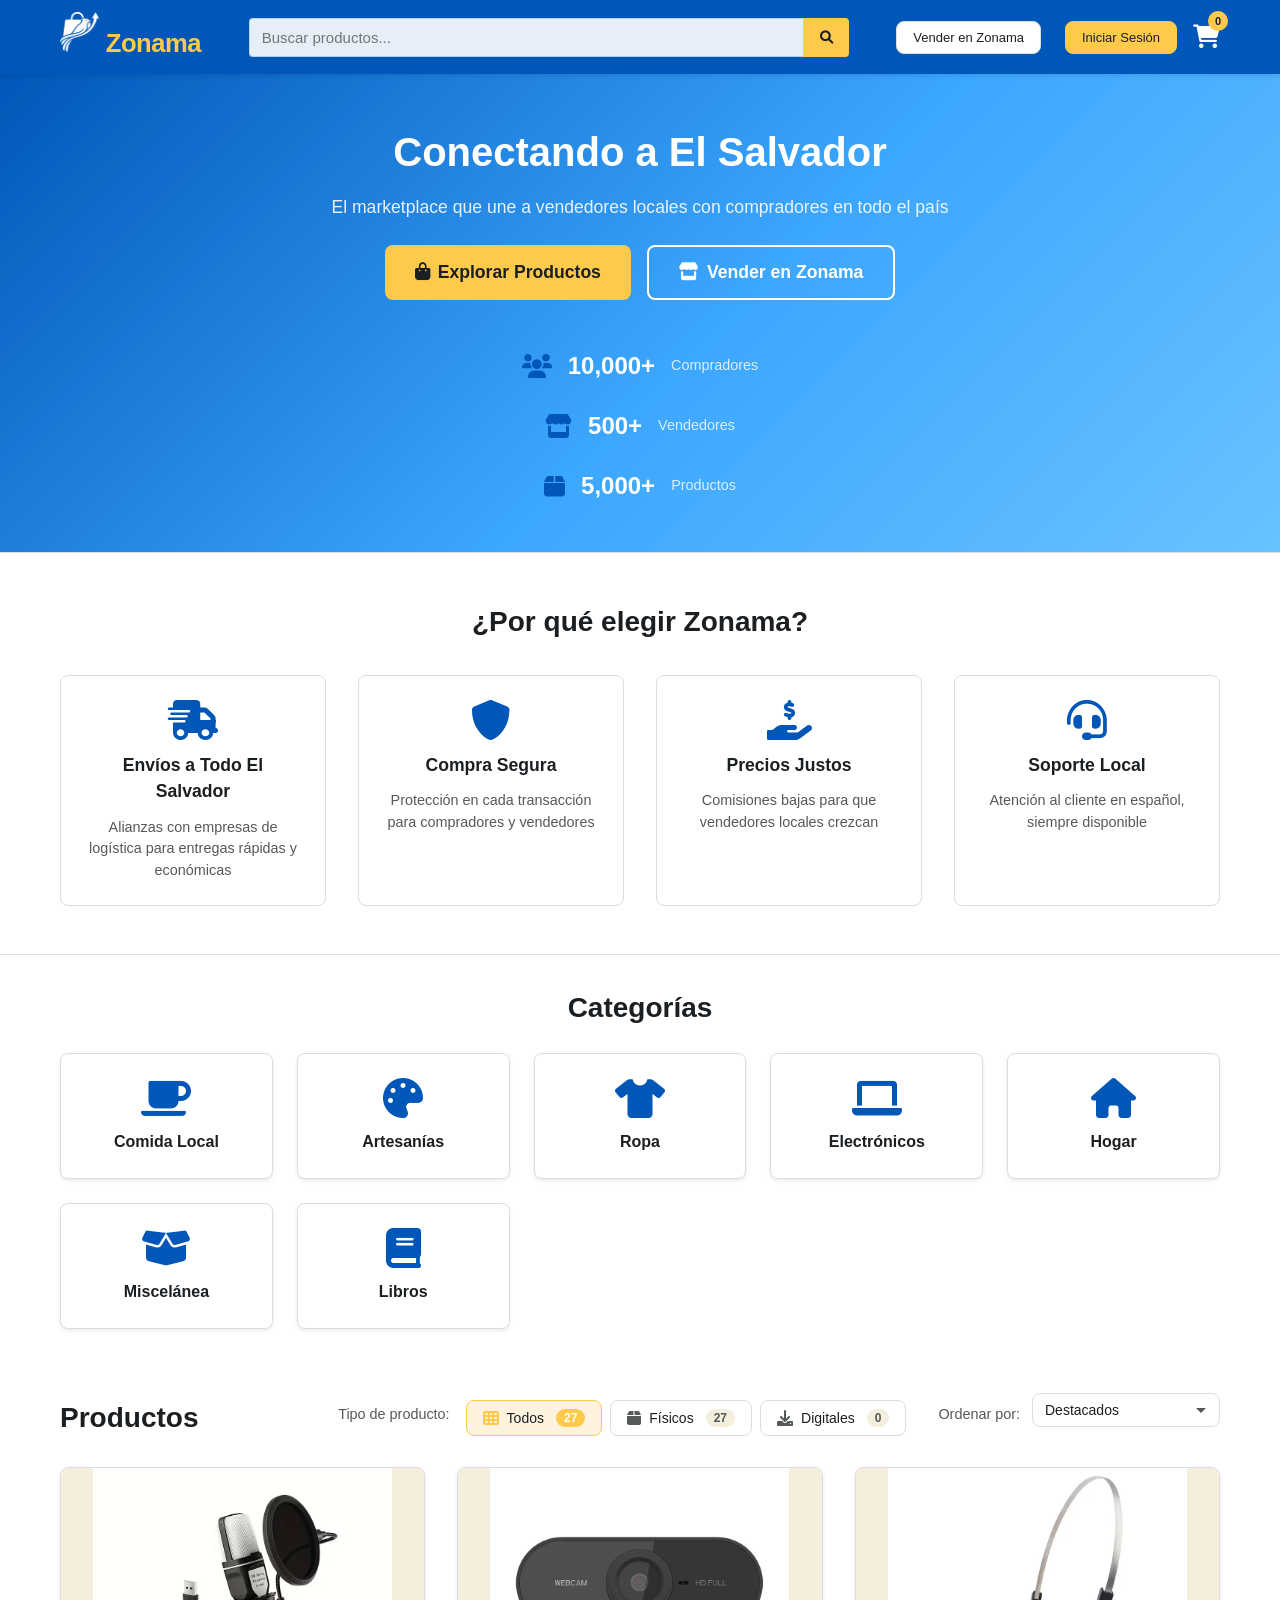
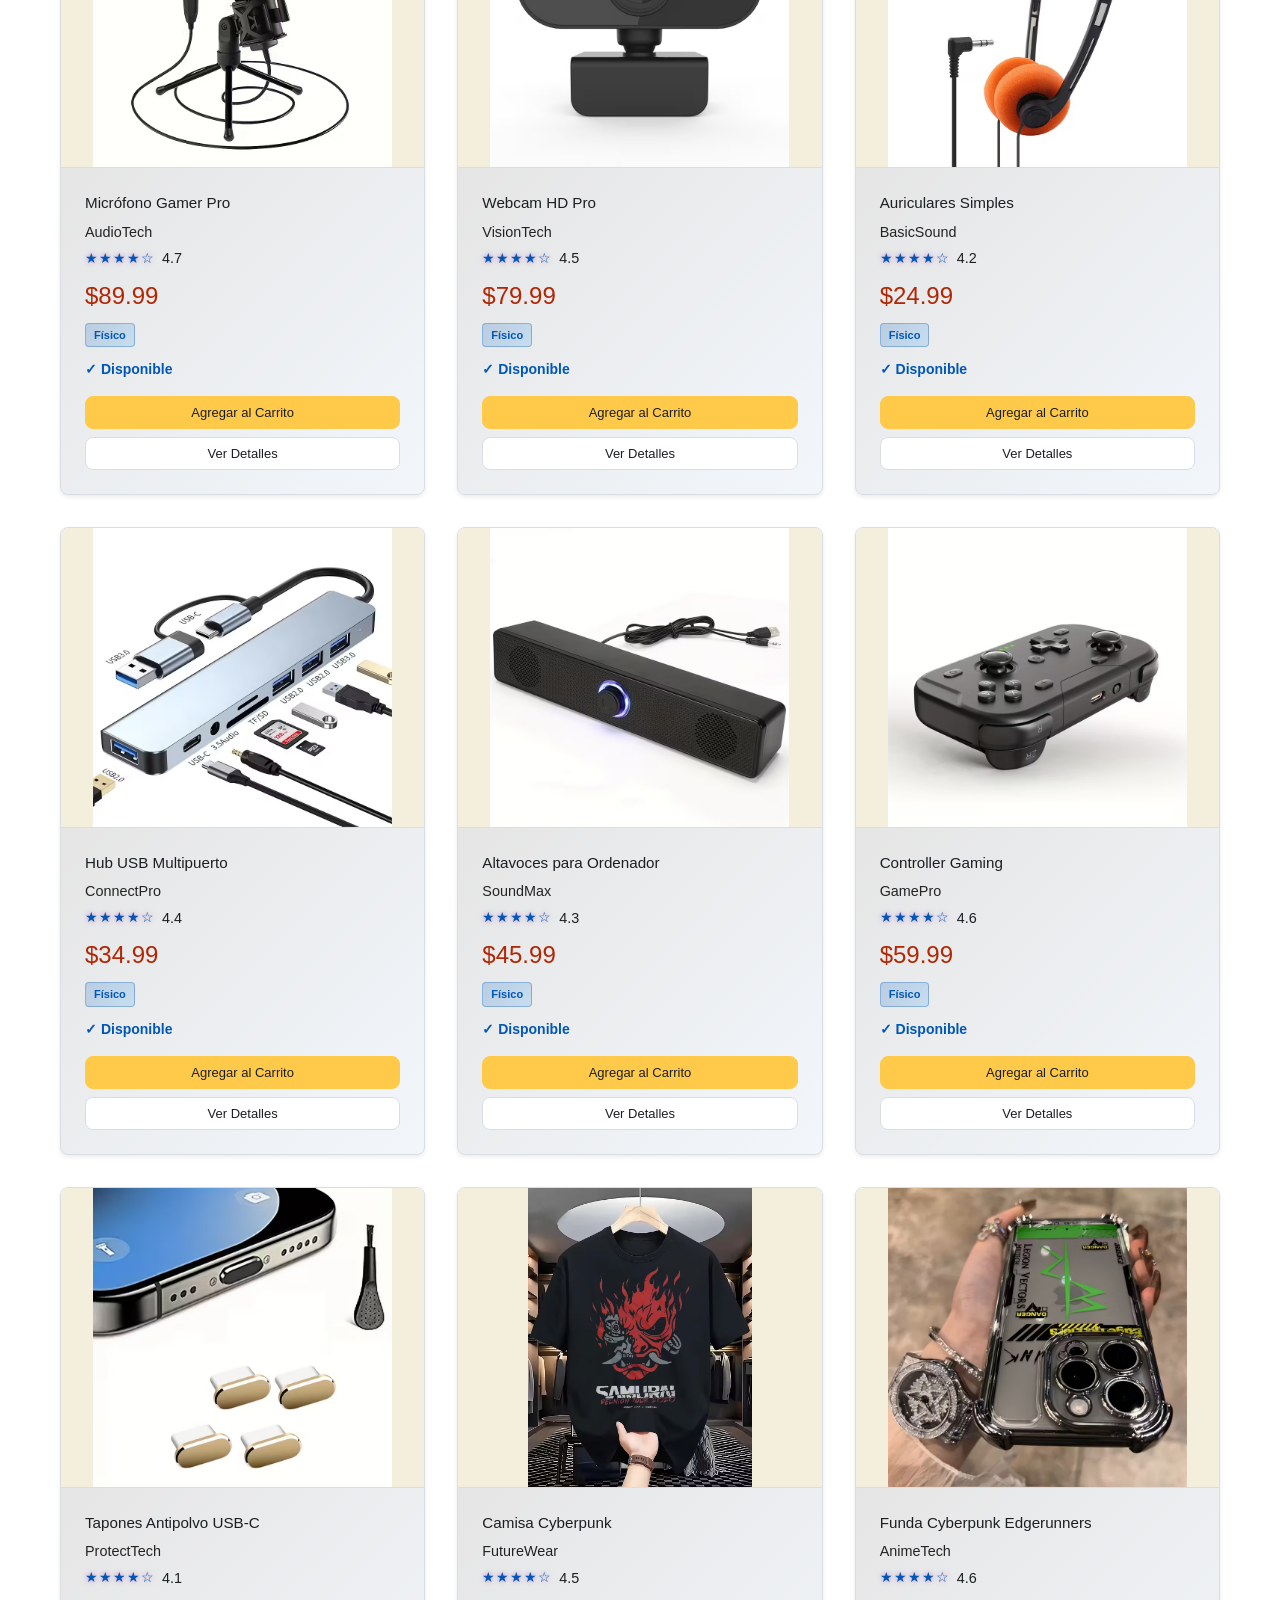
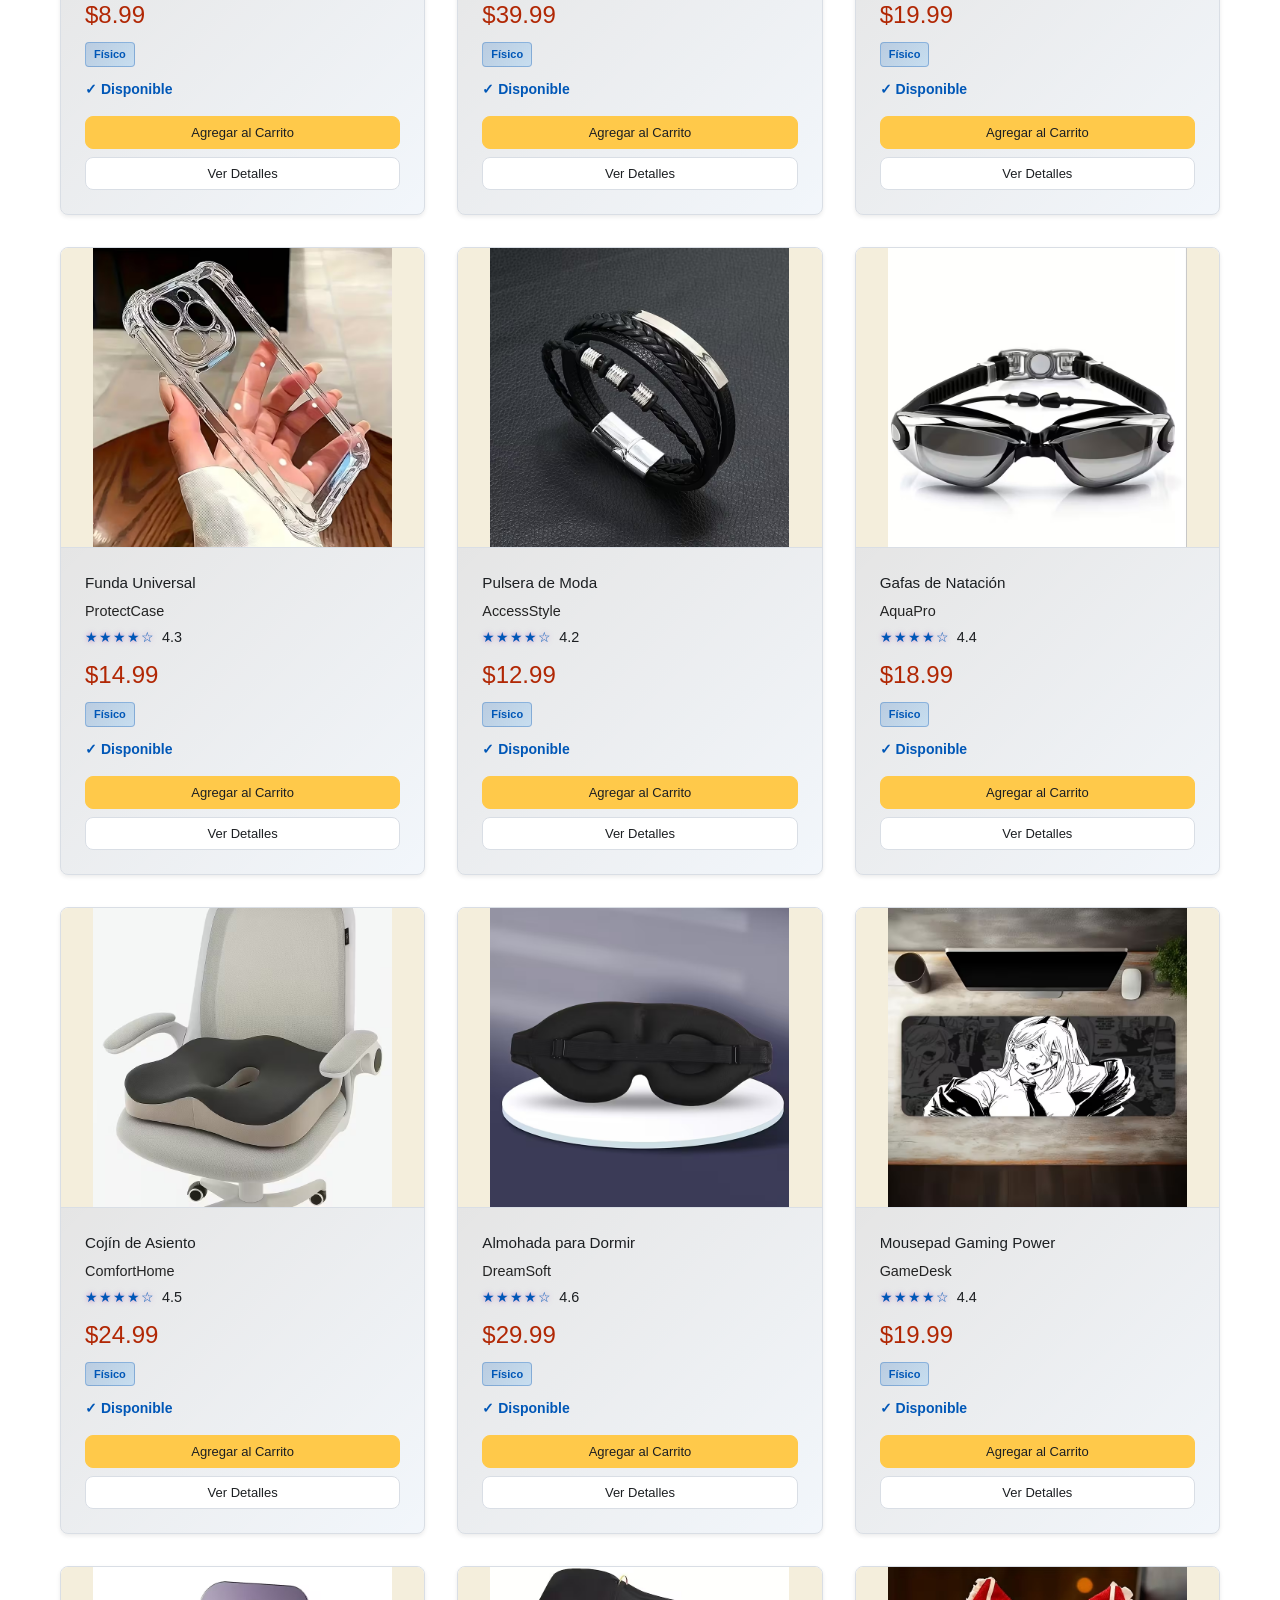
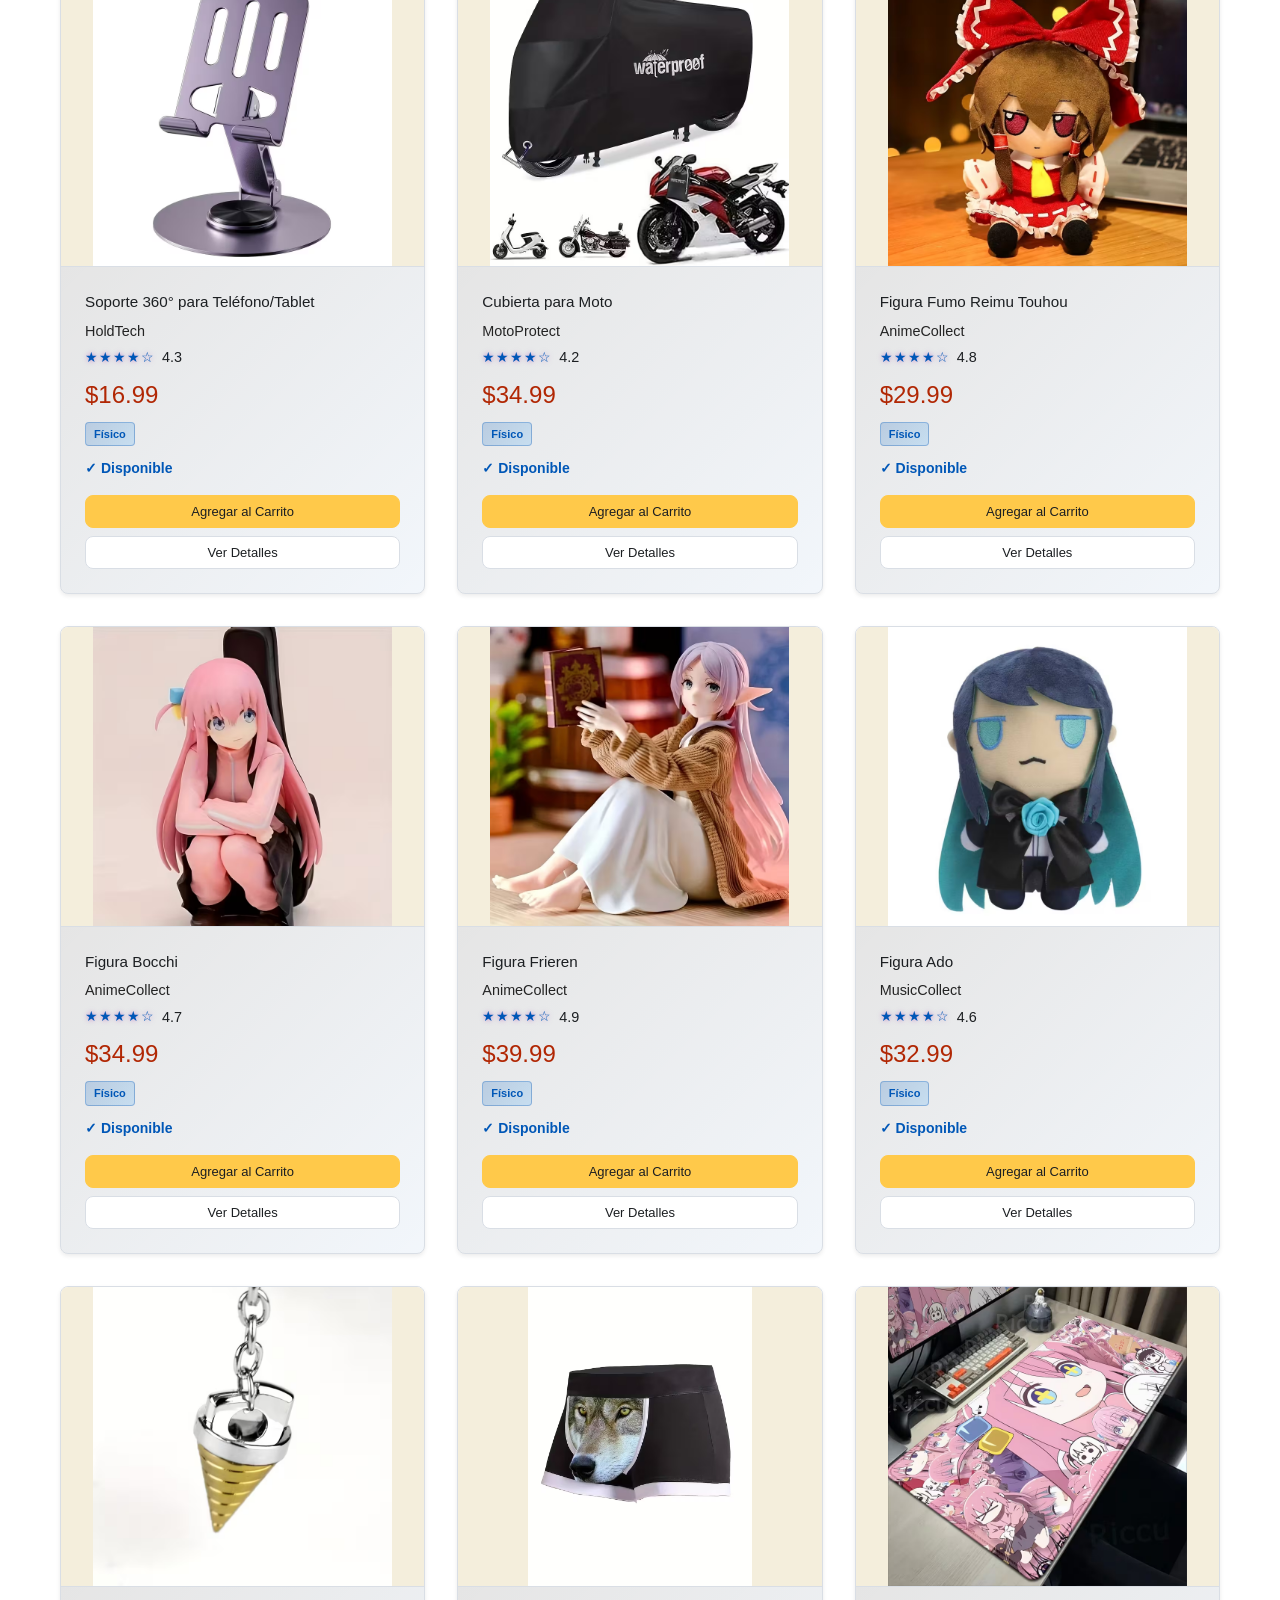
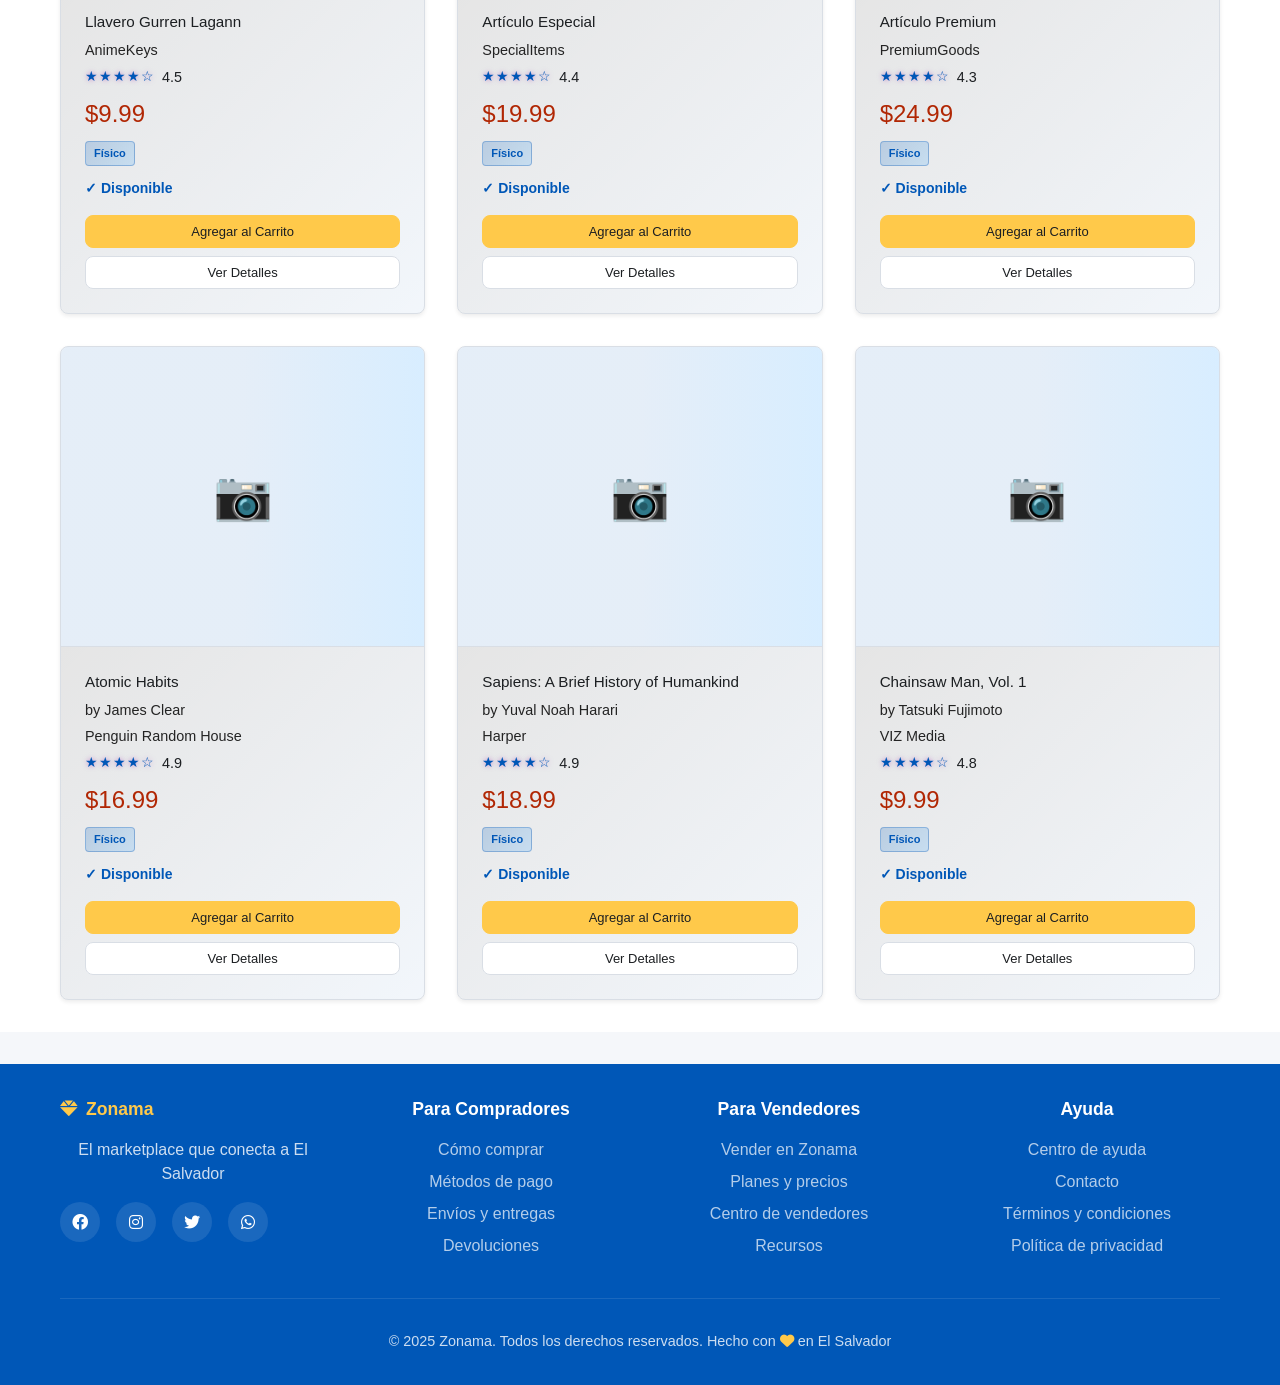
==== commit 631d90d6: "2025" ====
--- a/index.html
+++ b/index.html
@@ -7,12 +7,6 @@
     <title>Zonama - Marketplace de El Salvador</title>
     <link rel="stylesheet" href="styles.css">
     <link href="https://cdnjs.cloudflare.com/ajax/libs/font-awesome/6.0.0/css/all.min.css" rel="stylesheet">
-
-    <link 
-    rel="stylesheet" 
-    href="https://unpkg.com/leaflet@1.9.4/dist/leaflet.css"
-/>
-
 </head>
 
 <body>
@@ -884,44 +878,28 @@
                         <div class="step active" data-step="1">
                             <h3>1. Dirección de Entrega</h3>
                             <form id="addressForm">
-                                <div class="form-group">
-                                    <label for="checkoutPhone">Teléfono de contacto *</label>
-                                    <input 
-                                        type="tel" 
-                                        id="checkoutPhone" 
-                                        placeholder="Ej: 7777-7777" 
-                                        required
-                                    >
-                                </div>
-
-                                <div class="form-group">
-                                    <label>Ubicación en el mapa *</label>
-                                    <p class="help-text">
-                                        Mueve el mapa o el marcador para seleccionar tu dirección de entrega.
-                                    </p>
-
-                                    <!-- Aquí se dibuja el mapa -->
-                                    <div 
-                                        id="checkoutMap" 
-                                        style="
-                                            height: 300px; 
-                                            border-radius: 8px; 
-                                            overflow: hidden; 
-                                            margin-bottom: 10px;
-                                        "
-                                    ></div>
-
-                                    <!-- Datos que va a rellenar el javscript -->
-                                    <input type="hidden" id="checkoutLat">
-                                    <input type="hidden" id="checkoutLng">
-                                    <input type="hidden" id="checkoutAddress">
-                                </div>
-
-                                <button type="button" class="btn-primary next-step">
-                                    Continuar
-                                </button>
+                                <select required>
+                                    <option value="">Departamento</option>
+                                    <option value="san-salvador">San Salvador</option>
+                                    <option value="la-libertad">La Libertad</option>
+                                    <option value="santa-ana">Santa Ana</option>
+                                    <option value="san-miguel">San Miguel</option>
+                                    <option value="usulutan">Usulután</option>
+                                    <option value="la-paz">La Paz</option>
+                                    <option value="sonsonate">Sonsonate</option>
+                                    <option value="chalatenango">Chalatenango</option>
+                                    <option value="la-union">La Unión</option>
+                                    <option value="ahuachapan">Ahuachapán</option>
+                                    <option value="cabanas">Cabañas</option>
+                                    <option value="cuscatlan">Cuscatlán</option>
+                                    <option value="morazan">Morazán</option>
+                                    <option value="san-vicente">San Vicente</option>
+                                </select>
+                                <input type="text" placeholder="Municipio" required>
+                                <input type="text" placeholder="Dirección completa" required>
+                                <input type="tel" placeholder="Teléfono de contacto" required>
+                                <button type="button" class="btn-primary next-step">Continuar</button>
                             </form>
-
                         </div>
 
                         <div class="step" data-step="2">
@@ -1008,12 +986,11 @@
                 </div>
             </div>
             <div class="footer-bottom">
-                <p>&copy; 2024 Zonama. Todos los derechos reservados. Hecho con <i class="fas fa-heart"></i> en El Salvador</p>
+                <p>&copy; 2025 Zonama. Todos los derechos reservados. Hecho con <i class="fas fa-heart"></i> en El Salvador</p>
             </div>
         </div>
     </footer>
 
-    <script src="https://unpkg.com/leaflet@1.9.4/dist/leaflet.js"></script>
     <script src="script.js"></script>
 </body>
 
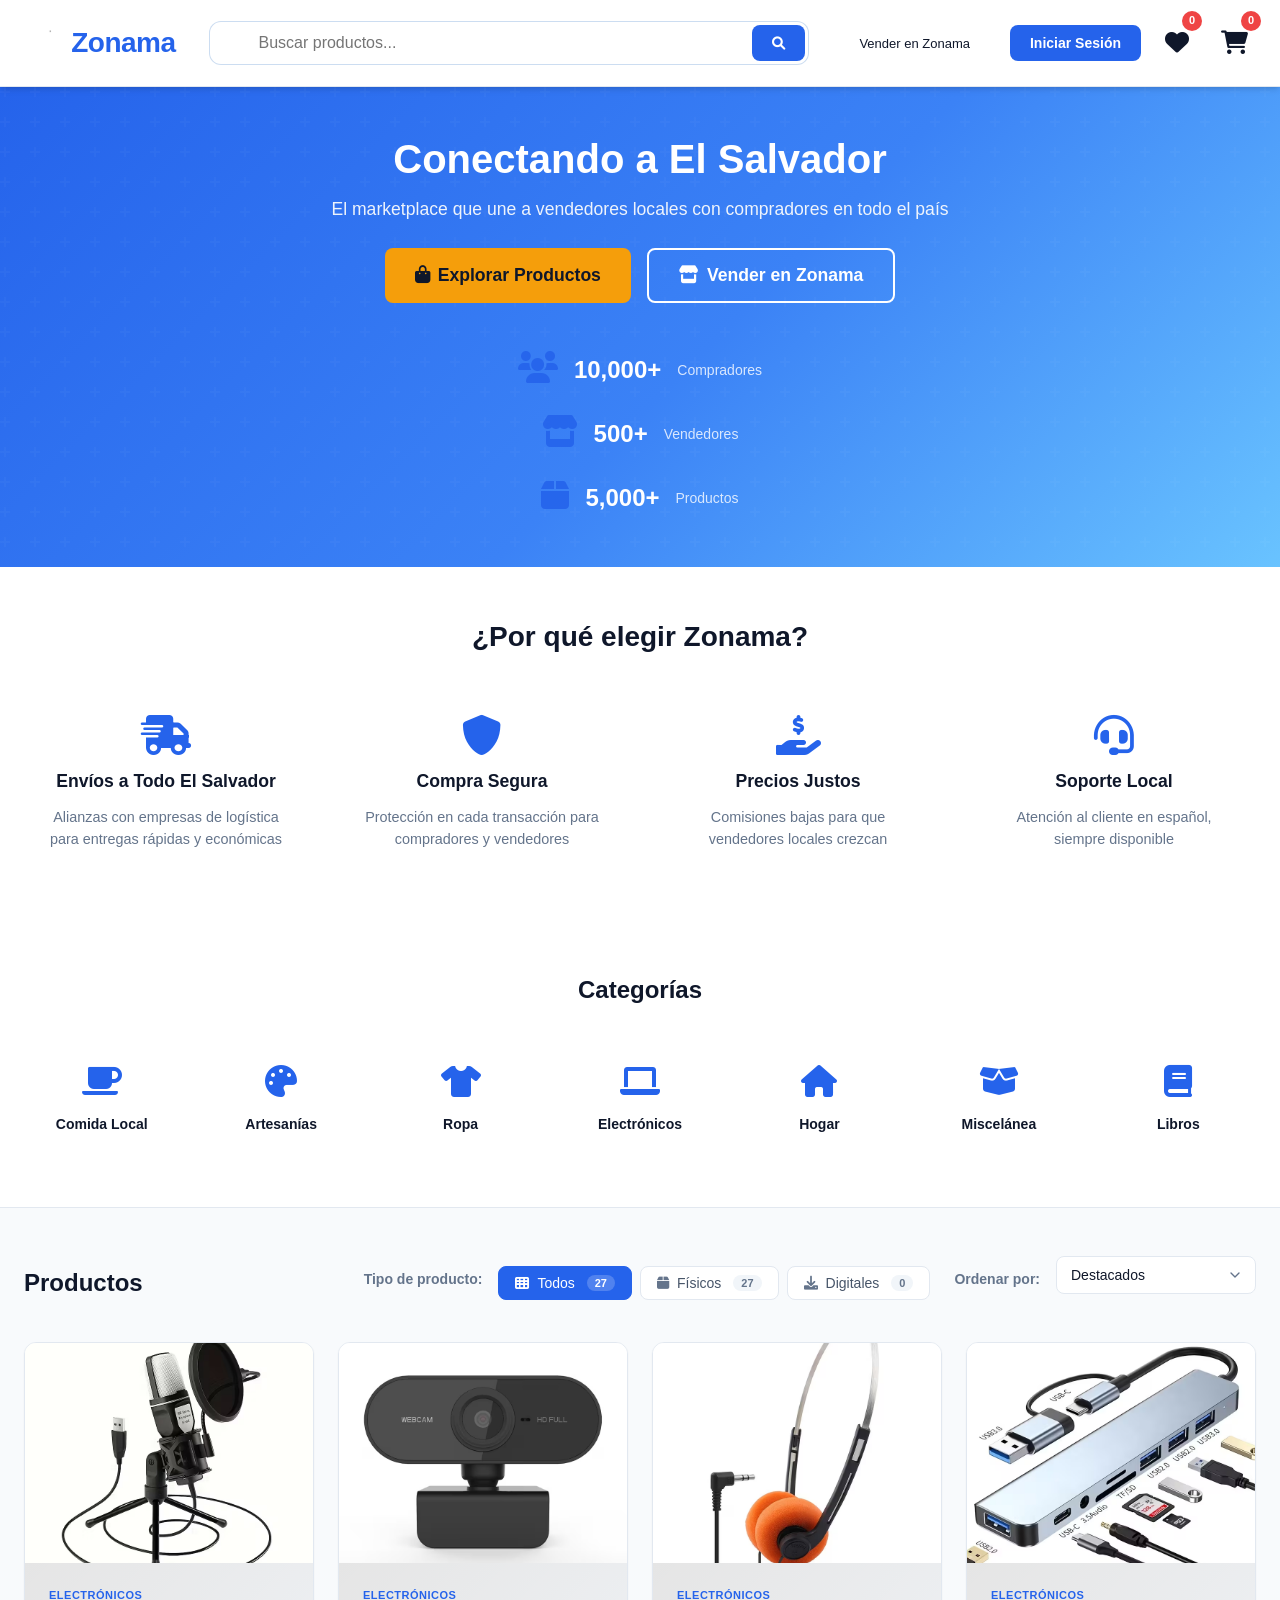
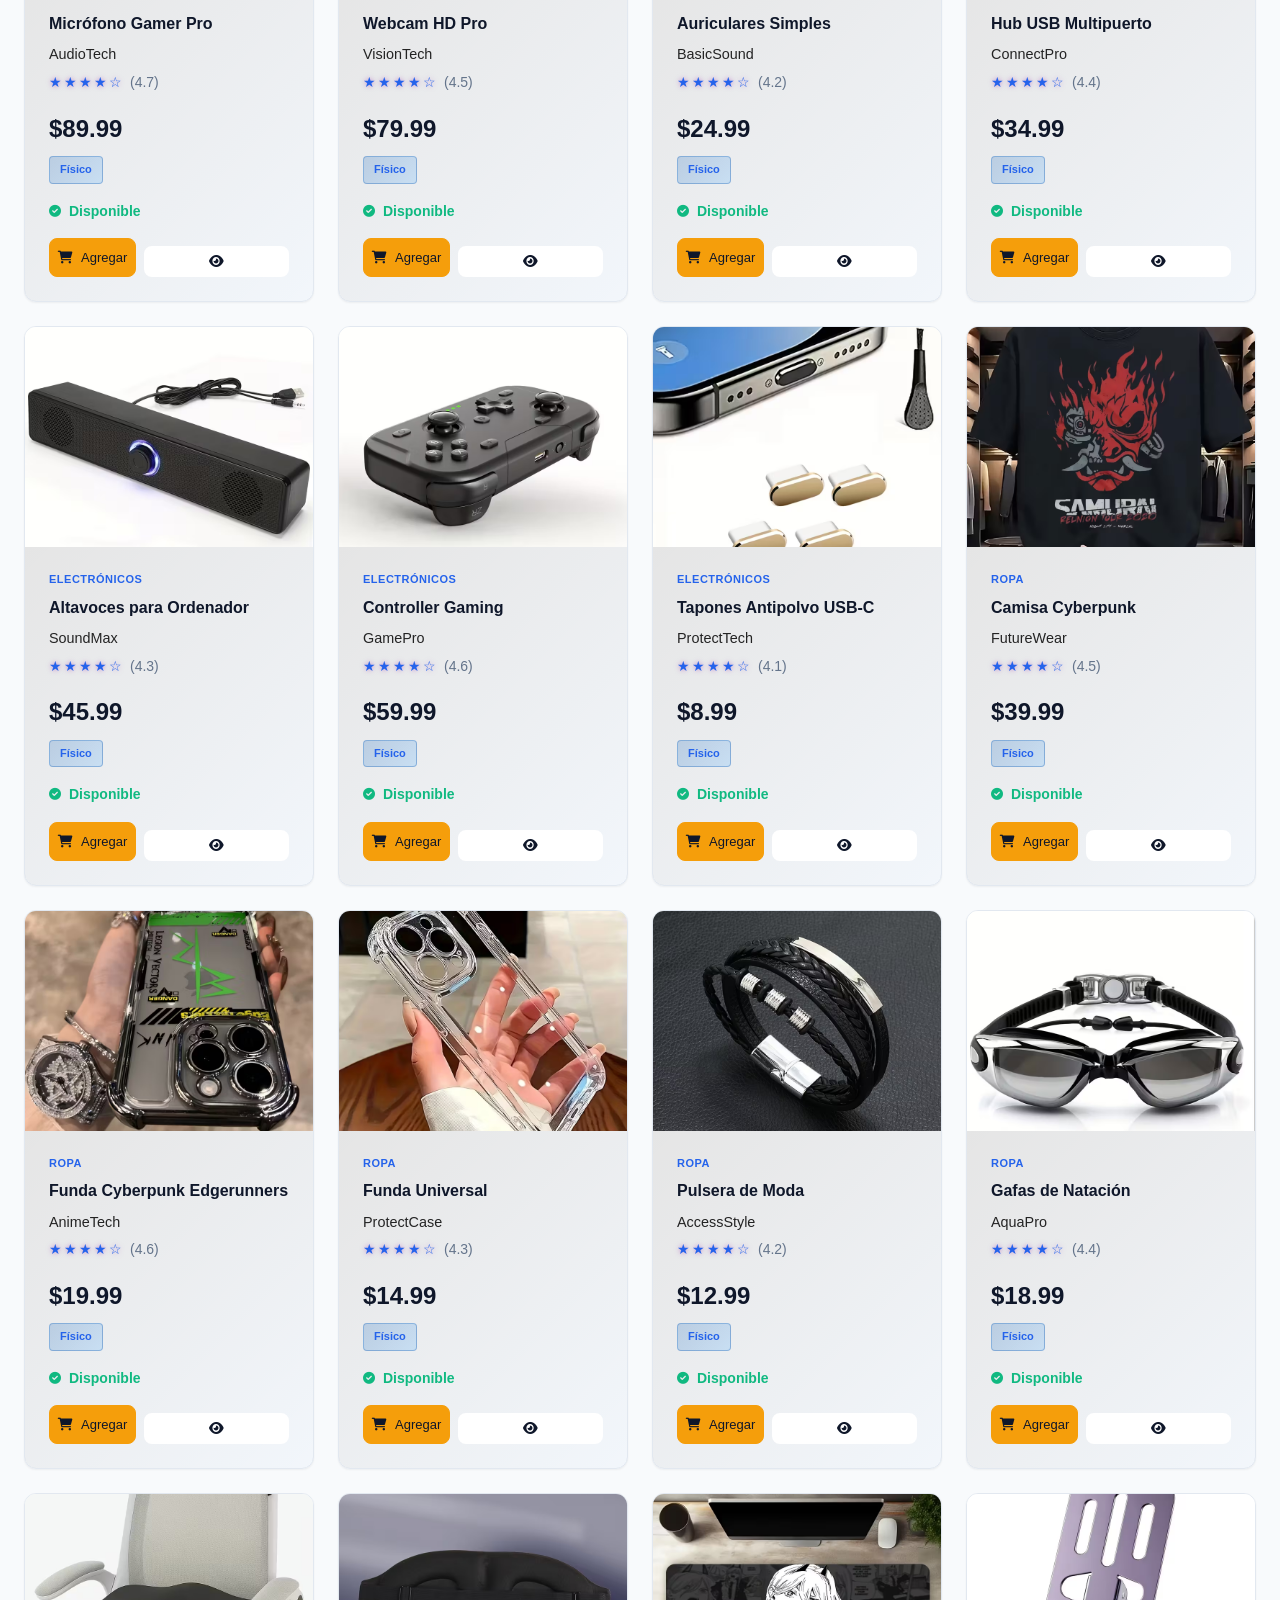
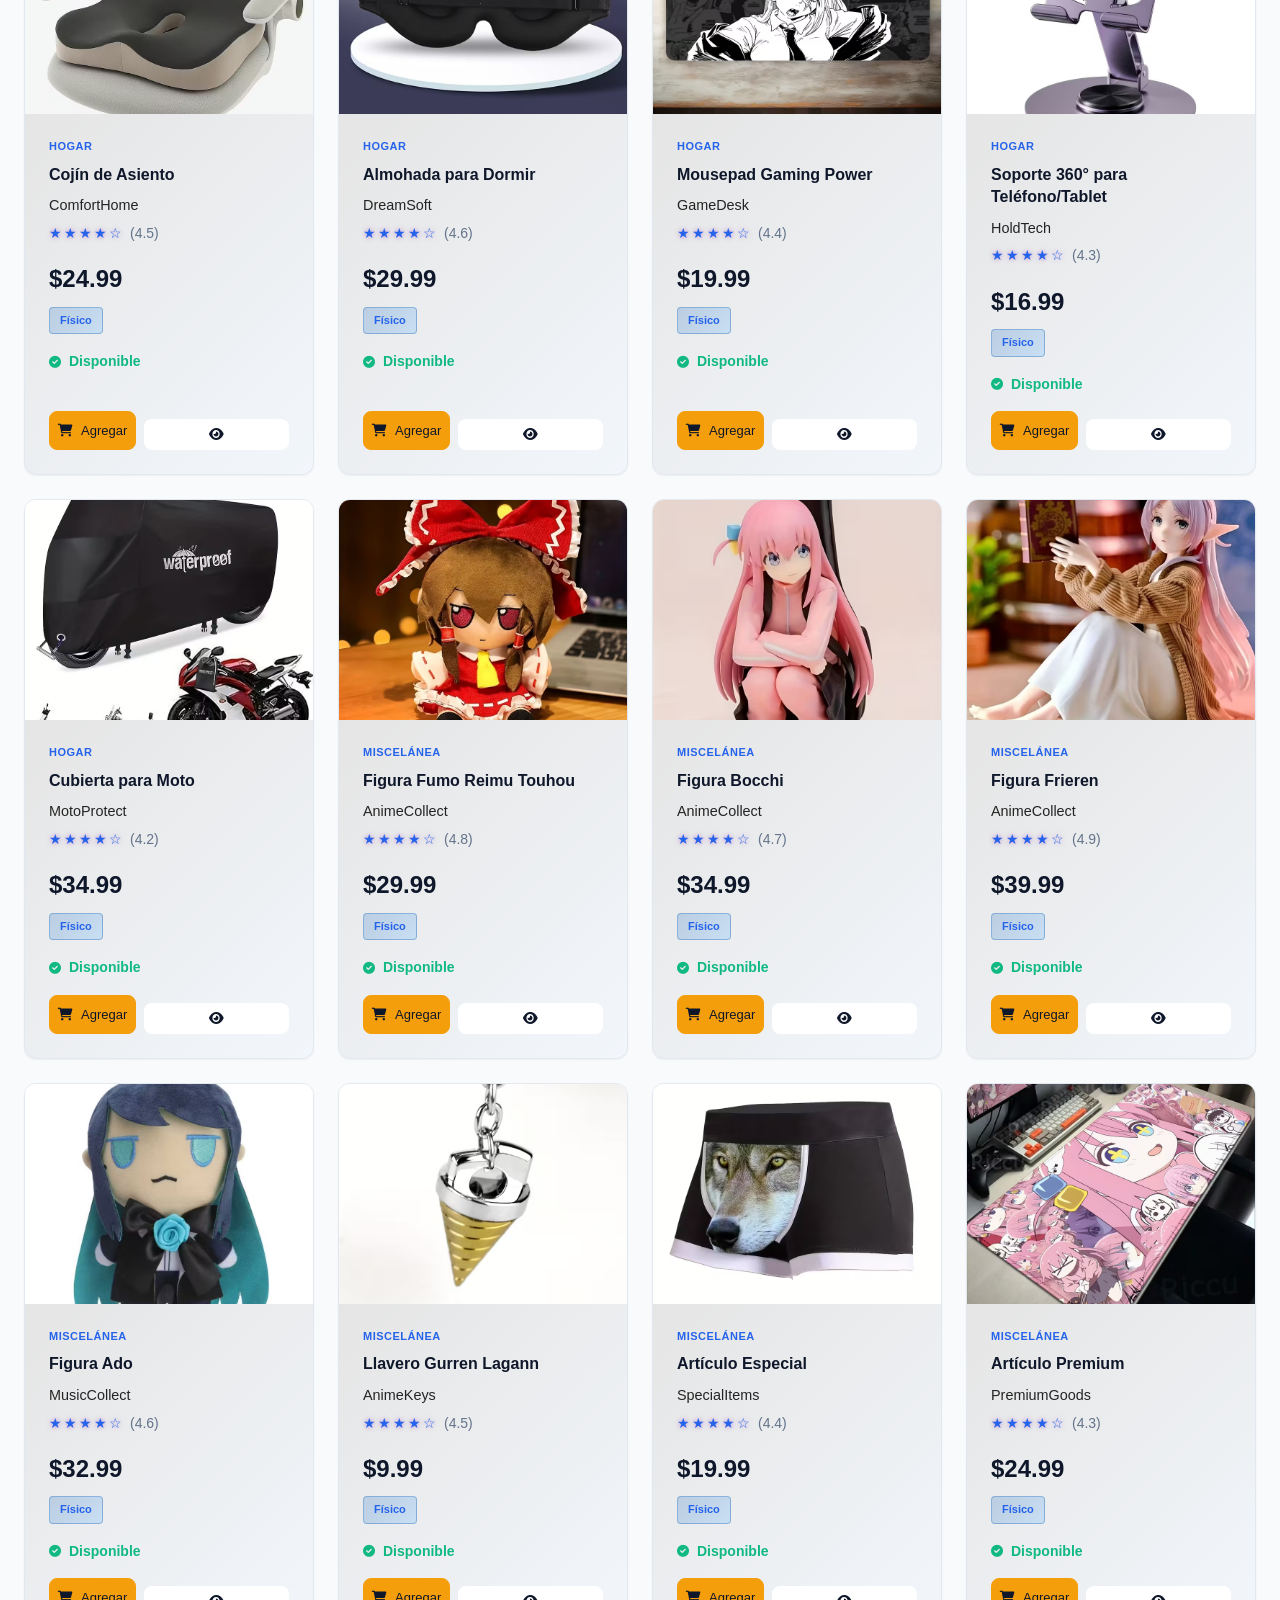
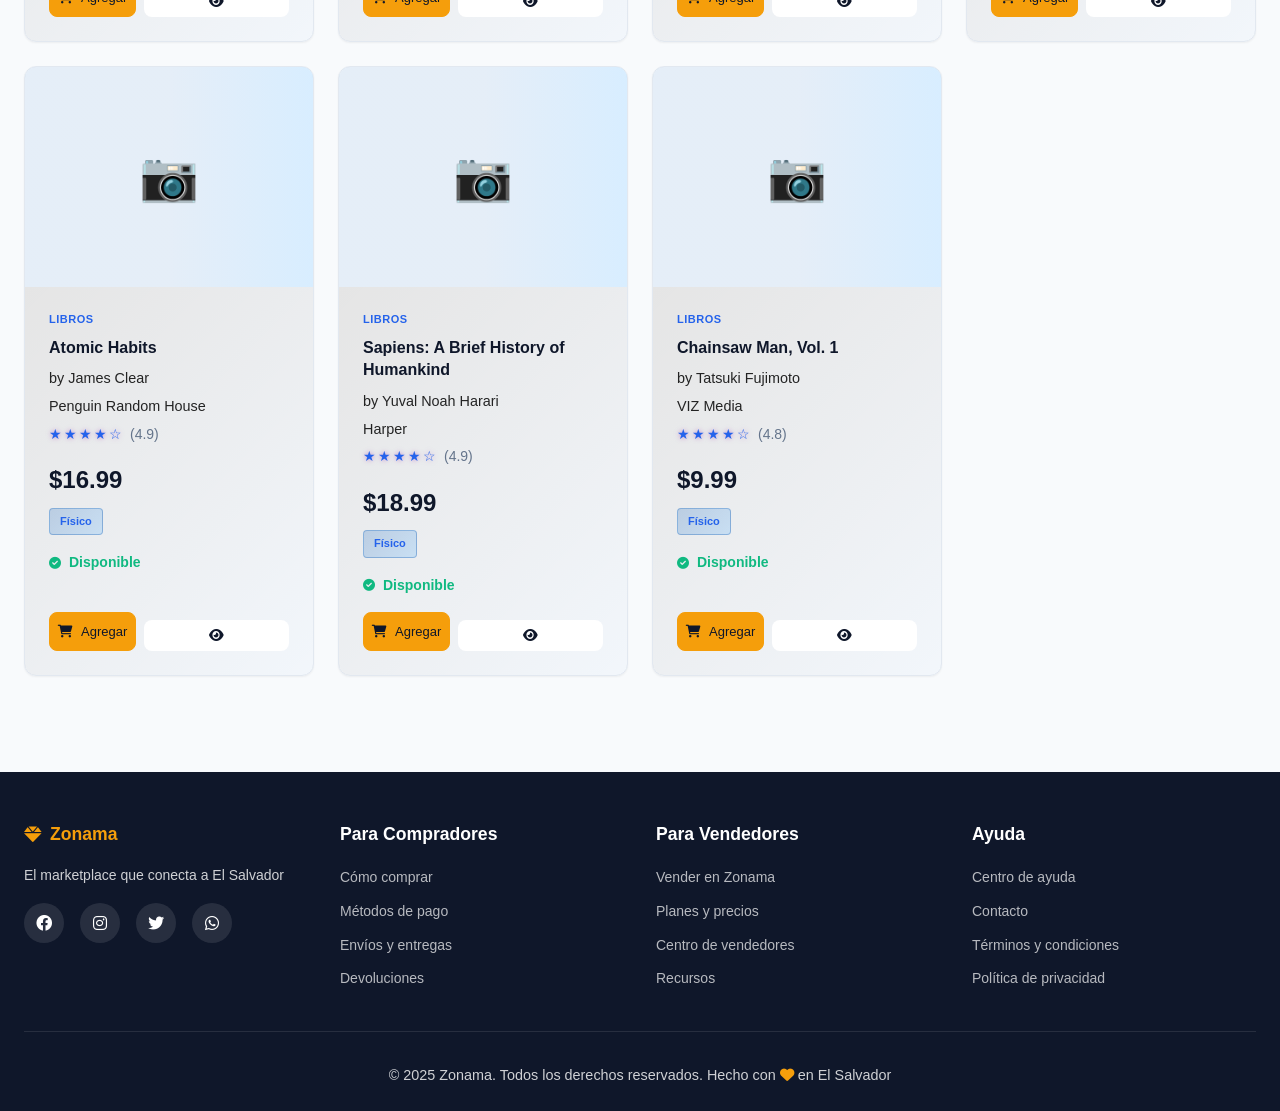
==== commit a99f5533: "new branch" ====
--- a/index.html
+++ b/index.html
@@ -7,6 +7,12 @@
     <title>Zonama - Marketplace de El Salvador</title>
     <link rel="stylesheet" href="styles.css">
     <link href="https://cdnjs.cloudflare.com/ajax/libs/font-awesome/6.0.0/css/all.min.css" rel="stylesheet">
+
+    <link 
+    rel="stylesheet" 
+    href="https://unpkg.com/leaflet@1.9.4/dist/leaflet.css"
+/>
+
 </head>
 
 <body>
@@ -27,7 +33,11 @@
             <div class="header-actions">
                 <button id="sellerBtn" class="btn-secondary">Vender en Zonama</button>
                 <button id="loginBtn" class="btn-primary">Iniciar Sesión</button>
-                <div class="cart-icon">
+                <div class="wishlist-icon" onclick="app.openWishlist()" aria-label="Ver favoritos">
+                    <i class="fas fa-heart"></i>
+                    <span id="wishlistCount" class="cart-count">0</span>
+                </div>
+                <div class="cart-icon" onclick="app.showModal('cartModal')" aria-label="Ver carrito">
                     <i class="fas fa-shopping-cart"></i>
                     <span id="cartCount" class="cart-count">0</span>
                 </div>
@@ -690,6 +700,24 @@
                     <div class="cart-total">
                         <h3>Total: $<span id="cartTotal">0.00</span></h3>
                         <button id="checkoutBtn" class="btn-primary">Proceder al Pago</button>
+                    </div>
+                </div>
+            </div>
+        </div>
+
+        <!-- Wishlist Modal -->
+        <div id="wishlistModal" class="modal" role="dialog" aria-label="Lista de favoritos" aria-modal="true">
+            <div class="modal-content">
+                <span class="close" aria-label="Cerrar favoritos">&times;</span>
+                <div class="cart-container">
+                    <h2><i class="fas fa-heart"></i> Mis Favoritos</h2>
+                    <div id="wishlistItems" class="cart-items">
+                        <!-- Wishlist items will be loaded here -->
+                    </div>
+                    <div class="wishlist-empty" style="display: none; text-align: center; padding: 2rem;">
+                        <i class="fas fa-heart-broken" style="font-size: 3rem; color: var(--color-border); margin-bottom: 1rem;"></i>
+                        <p style="color: var(--color-text-muted);">No tienes productos en favoritos</p>
+                        <button class="btn-primary" onclick="app.hideModal('wishlistModal')" style="margin-top: 1rem;">Explorar Productos</button>
                     </div>
                 </div>
             </div>
@@ -878,28 +906,44 @@
                         <div class="step active" data-step="1">
                             <h3>1. Dirección de Entrega</h3>
                             <form id="addressForm">
-                                <select required>
-                                    <option value="">Departamento</option>
-                                    <option value="san-salvador">San Salvador</option>
-                                    <option value="la-libertad">La Libertad</option>
-                                    <option value="santa-ana">Santa Ana</option>
-                                    <option value="san-miguel">San Miguel</option>
-                                    <option value="usulutan">Usulután</option>
-                                    <option value="la-paz">La Paz</option>
-                                    <option value="sonsonate">Sonsonate</option>
-                                    <option value="chalatenango">Chalatenango</option>
-                                    <option value="la-union">La Unión</option>
-                                    <option value="ahuachapan">Ahuachapán</option>
-                                    <option value="cabanas">Cabañas</option>
-                                    <option value="cuscatlan">Cuscatlán</option>
-                                    <option value="morazan">Morazán</option>
-                                    <option value="san-vicente">San Vicente</option>
-                                </select>
-                                <input type="text" placeholder="Municipio" required>
-                                <input type="text" placeholder="Dirección completa" required>
-                                <input type="tel" placeholder="Teléfono de contacto" required>
-                                <button type="button" class="btn-primary next-step">Continuar</button>
+                                <div class="form-group">
+                                    <label for="checkoutPhone">Teléfono de contacto *</label>
+                                    <input 
+                                        type="tel" 
+                                        id="checkoutPhone" 
+                                        placeholder="Ej: 7777-7777" 
+                                        required
+                                    >
+                                </div>
+
+                                <div class="form-group">
+                                    <label>Ubicación en el mapa *</label>
+                                    <p class="help-text">
+                                        Mueve el mapa o el marcador para seleccionar tu dirección de entrega.
+                                    </p>
+
+                                    <!-- Aquí se dibuja el mapa -->
+                                    <div 
+                                        id="checkoutMap" 
+                                        style="
+                                            height: 300px; 
+                                            border-radius: 8px; 
+                                            overflow: hidden; 
+                                            margin-bottom: 10px;
+                                        "
+                                    ></div>
+
+                                    <!-- Datos que va a rellenar el javscript -->
+                                    <input type="hidden" id="checkoutLat">
+                                    <input type="hidden" id="checkoutLng">
+                                    <input type="hidden" id="checkoutAddress">
+                                </div>
+
+                                <button type="button" class="btn-primary next-step">
+                                    Continuar
+                                </button>
                             </form>
+
                         </div>
 
                         <div class="step" data-step="2">
@@ -991,6 +1035,7 @@
         </div>
     </footer>
 
+    <script src="https://unpkg.com/leaflet@1.9.4/dist/leaflet.js"></script>
     <script src="script.js"></script>
 </body>
 
--- a/styles.css
+++ b/styles.css
@@ -1,3 +1,8 @@
+/* ========================================
+   ZONAMA - Professional E-Commerce Styles
+   Modern Marketplace Design System
+   ======================================== */
+
 /* Reset and Base Styles */
 * {
     margin: 0;
@@ -5,147 +10,276 @@
     box-sizing: border-box;
 }
 
-
+/* CSS Custom Properties - Design System */
 :root {
-    --color-primary: #0057B7;           /* Azul oceánico */
-    --color-primary-light: #3CA7FF;     /* Azul cielo */
-    --color-accent: #FFC94A;            /* Amarillo mango (CTA) */
-    --color-accent-dark: #E0A000;       /* Amarillo mango hover */
-    --color-bg-body: #F5F7FA;           /* Gris niebla de fondo */
-    --color-bg-surface: #FFFFFF;        /* Blanco */
-    --color-bg-soft: #F4EEDC;           /* Arena suave para cards */
-    --color-text-main: #1C1F22;         /* Texto principal */
-    --color-text-muted: #565959;        /* Texto secundario */
-    --color-border-soft: #D9DEE5;       /* Bordes suaves fríos */
-    --color-success: #3BAA57;
-    --color-error: #D63939;
-    --color-warning: #F2A900;
+    /* Primary Brand Colors */
+    --color-primary: #2563EB;           /* Professional Blue */
+    --color-primary-dark: #1D4ED8;     /* Blue Dark */
+    --color-primary-light: #3B82F6;     /* Blue Light */
+    
+    /* Accent & CTA Colors */
+    --color-accent: #F59E0B;            /* Warm Amber */
+    --color-accent-dark: #D97706;       /* Amber Dark */
+    --color-accent-light: #FBBF24;      /* Amber Light */
+    
+    /* Semantic Colors */
+    --color-success: #10B981;           /* Emerald */
+    --color-error: #EF4444;             /* Red */
+    --color-warning: #F59E0B;            /* Amber */
+    --color-info: #3B82F6;              /* Blue */
+    
+    /* Background Colors */
+    --color-bg-body: #F8FAFC;           /* Cool Gray 50 */
+    --color-bg-surface: #FFFFFF;        /* White */
+    --color-bg-soft: #F1F5F9;           /* Slate 100 */
+    --color-bg-card: #FFFFFF;
+    
+    /* Text Colors */
+    --color-text-main: #0F172A;         /* Slate 900 */
+    --color-text-secondary: #475569;    /* Slate 600 */
+    --color-text-muted: #64748B;       /* Slate 500 */
+    --color-text-inverse: #FFFFFF;
+    
+    /* Border & Divider */
+    --color-border: #E2E8F0;            /* Slate 200 */
+    --color-border-light: #F1F5F9;      /* Slate 100 */
+    
+    /* Shadows */
+    --shadow-sm: 0 1px 2px 0 rgb(0 0 0 / 0.05);
+    --shadow-md: 0 4px 6px -1px rgb(0 0 0 / 0.1), 0 2px 4px -2px rgb(0 0 0 / 0.1);
+    --shadow-lg: 0 10px 15px -3px rgb(0 0 0 / 0.1), 0 4px 6px -4px rgb(0 0 0 / 0.1);
+    --shadow-xl: 0 20px 25px -5px rgb(0 0 0 / 0.1), 0 8px 10px -6px rgb(0 0 0 / 0.1);
+    
+    /* Spacing */
+    --space-xs: 0.25rem;
+    --space-sm: 0.5rem;
+    --space-md: 1rem;
+    --space-lg: 1.5rem;
+    --space-xl: 2rem;
+    --space-2xl: 3rem;
+    
+    /* Border Radius */
+    --radius-sm: 4px;
+    --radius-md: 8px;
+    --radius-lg: 12px;
+    --radius-xl: 16px;
+    --radius-full: 9999px;
+    
+    /* Transitions */
+    --transition-fast: 150ms ease;
+    --transition-base: 200ms ease;
+    --transition-slow: 300ms ease;
+    
+    /* Typography */
+    --font-family: 'Inter', -apple-system, BlinkMacSystemFont, 'Segoe UI', Roboto, sans-serif;
+    --font-size-xs: 0.75rem;
+    --font-size-sm: 0.875rem;
+    --font-size-base: 1rem;
+    --font-size-lg: 1.125rem;
+    --font-size-xl: 1.25rem;
+    --font-size-2xl: 1.5rem;
+    --font-size-3xl: 1.875rem;
+    --font-size-4xl: 2.25rem;
 }
 
 
 body {
-    font-family: 'Amazon Ember', Arial, sans-serif;
-    line-height: 1.5;
+    font-family: var(--font-family);
+    line-height: 1.6;
     color: var(--color-text-main);
     background: var(--color-bg-body);
     min-height: 100vh;
+    -webkit-font-smoothing: antialiased;
+    -moz-osx-font-smoothing: grayscale;
 }
 
 .container {
-    max-width: 1200px;
+    max-width: 1280px;
     margin: 0 auto;
-    padding: 0 20px;
+    padding: 0 var(--space-lg);
 }
 
 /* Header Styles - Professional */
 .header {
-    background: var(--color-primary);
-    color: white;
+    background: var(--color-bg-surface);
+    color: var(--color-text-main);
     padding: 0;
-    box-shadow: 0 2px 4px rgba(0,0,0,0.1);
+    box-shadow: var(--shadow-md);
     position: sticky;
     top: 0;
     z-index: 1000;
+    border-bottom: 1px solid var(--color-border);
 }
 
 .header .container {
     display: flex;
     align-items: center;
     justify-content: space-between;
-    gap: 1rem;
-    padding: 0.75rem 20px;
+    gap: var(--space-lg);
+    padding: var(--space-md) var(--space-lg);
+}
+
+.logo {
+    display: flex;
+    align-items: center;
+    gap: var(--space-sm);
 }
 
 .logo h1 {
-    color: var(--color-accent);
-    font-size: 1.6rem;
-    font-weight: 700;
+    color: var(--color-primary);
+    font-size: 1.75rem;
+    font-weight: 800;
     letter-spacing: -0.5px;
-    text-shadow: none;
-}
-
-.logo h1 i {
-    color: var(--color-accent);
-    margin-right: 8px;
+    display: flex;
+    align-items: center;
+    gap: var(--space-sm);
+}
+
+.logo-icon {
+    width: 40px;
+    height: 40px;
+    background: linear-gradient(135deg, var(--color-primary), var(--color-primary-light));
+    border-radius: var(--radius-md);
+    display: flex;
+    align-items: center;
+    justify-content: center;
+    color: white;
+    font-size: 1.25rem;
 }
 
 .search-bar {
     flex: 1;
     display: flex;
     max-width: 600px;
+    position: relative;
 }
 
 .search-bar input {
     flex: 1;
-    padding: 10px 12px;
+    padding: 12px 16px 12px 48px;
+    border: 2px solid var(--color-border);
+    border-radius: var(--radius-lg);
+    font-size: var(--font-size-base);
+    outline: none;
+    background: var(--color-bg-soft);
+    transition: all var(--transition-base);
+}
+
+.search-bar input:focus {
+    border-color: var(--color-primary);
+    background: var(--color-bg-surface);
+    box-shadow: 0 0 0 3px rgba(37, 99, 235, 0.1);
+}
+
+.search-bar .search-icon {
+    position: absolute;
+    left: 16px;
+    top: 50%;
+    transform: translateY(-50%);
+    color: var(--color-text-muted);
+}
+
+.search-bar button {
+    position: absolute;
+    right: 4px;
+    top: 4px;
+    bottom: 4px;
+    background: var(--color-primary);
     border: none;
-    border-radius: 4px 0 0 4px;
-    font-size: 15px;
-    outline: none;
-    border: 2px solid transparent;
-}
-
-.search-bar input:focus {
-    border-color: var(--color-accent);
-}
-
-.search-bar button {
-    background: var(--color-accent);
+    padding: 0 20px;
+    border-radius: var(--radius-md);
+    color: white;
+    cursor: pointer;
+    transition: all var(--transition-base);
+    font-weight: 600;
+}
+
+.search-bar button:hover {
+    background: var(--color-primary-dark);
+}
+
+.header-actions {
+    display: flex;
+    align-items: center;
+    gap: var(--space-md);
+}
+
+.btn-primary {
+    background: var(--color-primary);
+    color: var(--color-text-inverse);
     border: none;
-    padding: 10px 16px;
-    border-radius: 0 4px 4px 0;
-    color: var(--color-text-main);
-    cursor: pointer;
-    transition: background 0.2s;
-}
-
-.search-bar button:hover {
-    background: var(--color-accent-dark);
-}
-
-.header-actions {
-    display: flex;
-    align-items: center;
-    gap: 1rem;
-}
-
-.btn-primary {
-    background: var(--color-accent);
-    color: var(--color-text-main);
-    border: 1px solid var(--color-accent);
+    padding: 10px 20px;
+    border-radius: var(--radius-md);
+    cursor: pointer;
+    font-size: var(--font-size-sm);
+    font-weight: 600;
+    transition: all var(--transition-base);
+    display: flex;
+    align-items: center;
+    gap: var(--space-sm);
+}
+
+.btn-primary:hover {
+    background: var(--color-primary-dark);
+    transform: translateY(-1px);
+    box-shadow: var(--shadow-md);
+}
+
+.btn-secondary {
+    background: transparent;
+    color: var(--color-text-main);
+    border: 2px solid var(--color-border);
     padding: 8px 16px;
-    border-radius: 8px;
-    cursor: pointer;
-    font-size: 13px;
-    font-weight: 500;
-    transition: all 0.2s;
-    box-shadow: none;
-}
-
-.btn-primary:hover {
-    background: var(--color-accent-dark);
-    border-color: var(--color-accent-dark);
-    transform: none;
+    border-radius: var(--radius-md);
+    cursor: pointer;
+    font-size: var(--font-size-sm);
+    font-weight: 600;
+    transition: all var(--transition-base);
+}
+
+.btn-secondary:hover {
+    border-color: var(--color-primary);
+    color: var(--color-primary);
+    background: rgba(37, 99, 235, 0.05);
 }
 
 .cart-icon {
     position: relative;
     font-size: 1.5rem;
     cursor: pointer;
-    transition: color 0.3s;
+    padding: 8px;
+    border-radius: var(--radius-md);
+    transition: all var(--transition-base);
+    color: var(--color-text-main);
 }
 
 .cart-icon:hover {
-    color: var(--color-accent);
+    background: var(--color-bg-soft);
+    color: var(--color-primary);
+}
+
+.wishlist-icon {
+    position: relative;
+    font-size: 1.5rem;
+    cursor: pointer;
+    padding: 8px;
+    border-radius: var(--radius-md);
+    transition: all var(--transition-base);
+    color: var(--color-text-main);
+}
+
+.wishlist-icon:hover {
+    background: var(--color-bg-soft);
+    color: var(--color-error);
 }
 
 .cart-count {
     position: absolute;
-    top: -8px;
-    right: -8px;
-    background: var(--color-accent);
-    color: var(--color-text-main);
-    border-radius: 50%;
+    top: 0;
+    right: 0;
+    background: var(--color-error);
+    color: white;
+    border-radius: var(--radius-full);
     width: 20px;
     height: 20px;
     display: flex;
@@ -153,6 +287,7 @@
     justify-content: center;
     font-size: 11px;
     font-weight: bold;
+    transform: translate(25%, -25%);
 }
 
 /* Main Content */
@@ -164,80 +299,259 @@
 
 /* Categories Section */
 .categories {
-    margin-bottom: 3rem;
-}
-
-.categories {
-    background: white;
-    padding: 2rem 0;
     margin-bottom: 0;
+    background: var(--color-bg-surface);
+    padding: var(--space-2xl) 0;
+    border-bottom: 1px solid var(--color-border);
 }
 
 .categories h2 {
     text-align: center;
-    margin-bottom: 1.5rem;
-    color: var(--color-text-main);
-    font-size: 1.75rem;
-    font-weight: 600;
-    text-shadow: none;
+    margin-bottom: var(--space-xl);
+    color: var(--color-text-main);
+    font-size: var(--font-size-2xl);
+    font-weight: 700;
 }
 
 .category-grid {
     display: grid;
-    grid-template-columns: repeat(auto-fit, minmax(200px, 1fr));
-    gap: 1.5rem;
+    grid-template-columns: repeat(auto-fit, minmax(140px, 1fr));
+    gap: var(--space-lg);
 }
 
 .category-card {
-    background: white;
-    border: 1px solid var(--color-border-soft);
-    padding: 1.5rem;
-    border-radius: 8px;
+    background: var(--color-bg-surface);
+    border: 2px solid var(--color-border);
+    padding: var(--space-lg);
+    border-radius: var(--radius-lg);
     text-align: center;
     cursor: pointer;
-    transition: all 0.2s;
-    box-shadow: 0 2px 4px rgba(0,0,0,0.08);
+    transition: all var(--transition-base);
 }
 
 .category-card:hover {
     transform: translateY(-4px);
-    box-shadow: 0 4px 8px rgba(0,0,0,0.12);
-    border-color: var(--color-accent);
+    box-shadow: var(--shadow-md);
+    border-color: var(--color-primary);
+    background: rgba(37, 99, 235, 0.03);
 }
 
 .category-card i {
+    font-size: 2rem;
+    color: var(--color-primary);
+    margin-bottom: var(--space-md);
+    display: block;
+}
+
+.category-card h3 {
+    color: var(--color-text-main);
+    font-size: var(--font-size-sm);
+    font-weight: 600;
+}
+
+.category-card .category-count {
+    font-size: var(--font-size-xs);
+    color: var(--color-text-muted);
+    margin-top: 4px;
+}
+
+/* Hero Section */
+.hero {
+    background: linear-gradient(135deg, var(--color-primary) 0%, #1e40af 100%);
+    color: white;
+    padding: var(--space-2xl) 0;
+    position: relative;
+    overflow: hidden;
+}
+
+.hero::before {
+    content: '';
+    position: absolute;
+    top: 0;
+    left: 0;
+    right: 0;
+    bottom: 0;
+    background: url("data:image/svg+xml,%3Csvg width='60' height='60' viewBox='0 0 60 60' xmlns='http://www.w3.org/2000/svg'%3E%3Cg fill='none' fill-rule='evenodd'%3E%3Cg fill='%23ffffff' fill-opacity='0.05'%3E%3Cpath d='M36 34v-4h-2v4h-4v2h4v4h2v-4h4v-2h-4zm0-30V0h-2v4h-4v2h4v4h2V6h4V4h-4zM6 34v-4H4v4H0v2h4v4h2v-4h4v-2H6zM6 4V0H4v4H0v2h4v4h2V6h4V4H6z'/%3E%3C/g%3E%3C/g%3E%3C/svg%3E");
+    opacity: 0.5;
+}
+
+.hero .container {
+    position: relative;
+    z-index: 1;
+}
+
+.hero-content {
+    text-align: center;
+    max-width: 800px;
+    margin: 0 auto;
+}
+
+.hero-content h1 {
+    font-size: var(--font-size-4xl);
+    font-weight: 800;
+    margin-bottom: var(--space-md);
+    line-height: 1.2;
+}
+
+.hero-content > p {
+    font-size: var(--font-size-lg);
+    opacity: 0.9;
+    margin-bottom: var(--space-xl);
+}
+
+.hero-buttons {
+    display: flex;
+    justify-content: center;
+    gap: var(--space-md);
+    margin-bottom: var(--space-2xl);
+    flex-wrap: wrap;
+}
+
+.btn-hero-primary {
+    background: var(--color-accent);
+    color: var(--color-text-main);
+    border: none;
+    padding: 14px 28px;
+    border-radius: var(--radius-lg);
+    cursor: pointer;
+    font-size: var(--font-size-base);
+    font-weight: 700;
+    transition: all var(--transition-base);
+    display: flex;
+    align-items: center;
+    gap: var(--space-sm);
+}
+
+.btn-hero-primary:hover {
+    background: var(--color-accent-dark);
+    transform: translateY(-2px);
+    box-shadow: var(--shadow-lg);
+}
+
+.btn-hero-secondary {
+    background: rgba(255,255,255,0.15);
+    color: white;
+    border: 2px solid rgba(255,255,255,0.3);
+    padding: 12px 26px;
+    border-radius: var(--radius-lg);
+    cursor: pointer;
+    font-size: var(--font-size-base);
+    font-weight: 600;
+    transition: all var(--transition-base);
+    display: flex;
+    align-items: center;
+    gap: var(--space-sm);
+    backdrop-filter: blur(10px);
+}
+
+.btn-hero-secondary:hover {
+    background: rgba(255,255,255,0.25);
+    border-color: rgba(255,255,255,0.5);
+}
+
+.hero-stats {
+    display: flex;
+    justify-content: center;
+    gap: var(--space-2xl);
+    flex-wrap: wrap;
+}
+
+.hero-stats .stat {
+    text-align: center;
+}
+
+.hero-stats .stat i {
+    font-size: 2rem;
+    margin-bottom: var(--space-sm);
+    opacity: 0.9;
+}
+
+.hero-stats .stat-number {
+    display: block;
+    font-size: var(--font-size-2xl);
+    font-weight: 800;
+}
+
+.hero-stats .stat-label {
+    font-size: var(--font-size-sm);
+    opacity: 0.8;
+}
+
+/* Benefits Section */
+.benefits {
+    background: var(--color-bg-surface);
+    padding: var(--space-2xl) 0;
+    border-bottom: 1px solid var(--color-border);
+}
+
+.benefits h2 {
+    text-align: center;
+    margin-bottom: var(--space-xl);
+    color: var(--color-text-main);
+    font-size: var(--font-size-2xl);
+    font-weight: 700;
+}
+
+.benefits-grid {
+    display: grid;
+    grid-template-columns: repeat(auto-fit, minmax(250px, 1fr));
+    gap: var(--space-lg);
+}
+
+.benefit-card {
+    background: var(--color-bg-body);
+    border: 1px solid var(--color-border);
+    padding: var(--space-xl);
+    border-radius: var(--radius-lg);
+    text-align: center;
+    transition: all var(--transition-base);
+}
+
+.benefit-card:hover {
+    transform: translateY(-4px);
+    box-shadow: var(--shadow-md);
+    border-color: var(--color-primary);
+}
+
+.benefit-card i {
     font-size: 2.5rem;
-    color: var(--color-accent);
-    margin-bottom: 0.75rem;
-    text-shadow: none;
-}
-
-.category-card h3 {
-    color: var(--color-text-main);
-    font-size: 1rem;
-    font-weight: 600;
-    text-shadow: none;
+    color: var(--color-primary);
+    margin-bottom: var(--space-md);
+}
+
+.benefit-card h3 {
+    color: var(--color-text-main);
+    font-size: var(--font-size-lg);
+    font-weight: 700;
+    margin-bottom: var(--space-sm);
+}
+
+.benefit-card p {
+    color: var(--color-text-secondary);
+    font-size: var(--font-size-sm);
+    line-height: 1.6;
 }
 
 /* Products Section */
 .products {
     margin-bottom: 2rem;
-    background: white;
-    padding: 2rem 0;
+    background: var(--color-bg-body);
+    padding: var(--space-2xl) 0;
 }
 
 .products-header {
     display: flex;
     justify-content: space-between;
     align-items: center;
-    margin-bottom: 1.5rem;
+    margin-bottom: var(--space-xl);
+    flex-wrap: wrap;
+    gap: var(--space-md);
 }
 
 .products-header h2 {
     color: var(--color-text-main);
-    font-size: 1.75rem;
-    font-weight: 600;
-    text-shadow: none;
+    font-size: var(--font-size-2xl);
+    font-weight: 700;
 }
 
 /* Filter Bar - Professional Style */
@@ -245,47 +559,47 @@
     display: flex;
     justify-content: space-between;
     align-items: center;
-    gap: 2rem;
+    gap: var(--space-lg);
     flex-wrap: wrap;
 }
 
 .filter-group {
     display: flex;
     align-items: center;
-    gap: 1rem;
+    gap: var(--space-md);
     flex: 1;
 }
 
 .filter-label {
-    font-size: 0.9rem;
+    font-size: var(--font-size-sm);
     color: var(--color-text-muted);
-    font-weight: 500;
+    font-weight: 600;
     white-space: nowrap;
 }
 
 .filter-buttons {
     display: flex;
-    gap: 0.5rem;
+    gap: var(--space-sm);
     flex-wrap: wrap;
 }
 
 .filter-btn {
     display: flex;
     align-items: center;
-    gap: 0.5rem;
+    gap: var(--space-sm);
     padding: 8px 16px;
-    background: white;
-    border: 1px solid var(--color-border-soft);
-    border-radius: 8px;
+    background: var(--color-bg-surface);
+    border: 1px solid var(--color-border);
+    border-radius: var(--radius-md);
+    font-size: var(--font-size-sm);
+    color: var(--color-text-secondary);
+    cursor: pointer;
+    transition: all var(--transition-base);
+    position: relative;
+}
+
+.filter-btn i {
     font-size: 14px;
-    color: var(--color-text-main);
-    cursor: pointer;
-    transition: all 0.2s;
-    position: relative;
-}
-
-.filter-btn i {
-    font-size: 16px;
     color: var(--color-text-muted);
 }
 
@@ -297,61 +611,62 @@
     background: var(--color-bg-soft);
     color: var(--color-text-muted);
     padding: 2px 8px;
-    border-radius: 12px;
-    font-size: 12px;
+    border-radius: var(--radius-full);
+    font-size: 11px;
     font-weight: 600;
     margin-left: 4px;
 }
 
 .filter-btn:hover {
     background: var(--color-bg-soft);
-    border-color: var(--color-accent);
+    border-color: var(--color-primary);
 }
 
 .filter-btn.active {
-    background: #FFF3E0;
-    border-color: var(--color-accent);
-    color: var(--color-text-main);
+    background: var(--color-primary);
+    border-color: var(--color-primary);
+    color: white;
 }
 
 .filter-btn.active i {
-    color: var(--color-accent);
+    color: white;
 }
 
 .filter-btn.active .filter-count {
-    background: var(--color-accent);
+    background: rgba(255,255,255,0.2);
     color: white;
 }
 
 .sort-group {
     display: flex;
     align-items: center;
-    gap: 0.75rem;
+    gap: var(--space-md);
 }
 
 .sort-select {
-    padding: 8px 32px 8px 12px;
-    border: 1px solid var(--color-border-soft);
-    border-radius: 8px;
-    background: white;
-    font-size: 14px;
+    padding: 10px 36px 10px 14px;
+    border: 1px solid var(--color-border);
+    border-radius: var(--radius-md);
+    background: var(--color-bg-surface);
+    font-size: var(--font-size-sm);
     color: var(--color-text-main);
     cursor: pointer;
     appearance: none;
-    background-image: url("data:image/svg+xml,%3Csvg xmlns='http://www.w3.org/2000/svg' width='12' height='12' viewBox='0 0 12 12'%3E%3Cpath fill='%23565959' d='M6 9L1 4h10z'/%3E%3C/svg%3E");
+    background-image: url("data:image/svg+xml,%3Csvg xmlns='http://www.w3.org/2000/svg' width='16' height='16' viewBox='0 0 24 24' fill='none' stroke='%2364748B' stroke-width='2' stroke-linecap='round' stroke-linejoin='round'%3E%3Cpolyline points='6 9 12 15 18 9'%3E%3C/polyline%3E%3C/svg%3E");
     background-repeat: no-repeat;
     background-position: right 12px center;
-    min-width: 180px;
+    min-width: 200px;
+    transition: all var(--transition-base);
 }
 
 .sort-select:hover {
-    border-color: var(--color-accent);
+    border-color: var(--color-primary);
 }
 
 .sort-select:focus {
     outline: none;
-    border-color: var(--color-accent);
-    box-shadow: 0 0 0 3px rgba(255,153,0,0.1);
+    border-color: var(--color-primary);
+    box-shadow: 0 0 0 3px rgba(37, 99, 235, 0.1);
 }
 
 /* Responsive Filters */
@@ -389,28 +704,30 @@
 .products-grid {
     display: grid;
     grid-template-columns: repeat(auto-fill, minmax(280px, 1fr));
-    gap: 2rem;
+    gap: var(--space-lg);
 }
 
 .product-card {
-    background: white;
-    border: 1px solid var(--color-border-soft);
-    border-radius: 8px;
+    background: var(--color-bg-surface);
+    border: 1px solid var(--color-border);
+    border-radius: var(--radius-lg);
     overflow: hidden;
-    box-shadow: 0 2px 4px rgba(0,0,0,0.08);
-    transition: all 0.2s;
-    cursor: pointer;
+    box-shadow: var(--shadow-sm);
+    transition: all var(--transition-base);
+    cursor: pointer;
+    display: flex;
+    flex-direction: column;
 }
 
 .product-card:hover {
     transform: translateY(-4px);
-    box-shadow: 0 4px 8px rgba(0,0,0,0.12);
-    border-color: #C7511F;
+    box-shadow: var(--shadow-lg);
+    border-color: var(--color-primary);
 }
 
 .product-image {
     width: 100%;
-    height: 300px;
+    height: 220px;
     background: var(--color-bg-soft);
     display: flex;
     align-items: center;
@@ -418,133 +735,260 @@
     overflow: hidden;
     border-radius: 0;
     cursor: pointer;
-    border-bottom: 1px solid var(--color-border-soft);
+    position: relative;
 }
 
 .product-image img {
-    width: auto;
+    width: 100%;
     height: 100%;
-    max-width: 100%;
-    object-fit: contain;
-    transition: transform 0.3s ease;
-}
-
-.product-image img:hover {
-    transform: scale(1.02);
+    object-fit: cover;
+    transition: transform var(--transition-slow);
+}
+
+.product-card:hover .product-image img {
+    transform: scale(1.05);
+}
+
+.product-badges {
+    position: absolute;
+    top: 12px;
+    left: 12px;
+    display: flex;
+    flex-direction: column;
+    gap: 6px;
+    z-index: 2;
+}
+
+.product-badge {
+    padding: 4px 10px;
+    border-radius: var(--radius-sm);
+    font-size: 11px;
+    font-weight: 700;
+    text-transform: uppercase;
+    letter-spacing: 0.5px;
+}
+
+.product-badge.new {
+    background: var(--color-success);
+    color: white;
+}
+
+.product-badge.sale {
+    background: var(--color-error);
+    color: white;
+}
+
+.product-badge.featured {
+    background: var(--color-accent);
+    color: var(--color-text-main);
+}
+
+.product-actions {
+    position: absolute;
+    top: 12px;
+    right: 12px;
+    display: flex;
+    flex-direction: column;
+    gap: 8px;
+    opacity: 0;
+    transform: translateX(10px);
+    transition: all var(--transition-base);
+}
+
+.product-card:hover .product-actions {
+    opacity: 1;
+    transform: translateX(0);
+}
+
+.product-action-btn {
+    width: 36px;
+    height: 36px;
+    border-radius: var(--radius-full);
+    border: none;
+    background: var(--color-bg-surface);
+    color: var(--color-text-secondary);
+    cursor: pointer;
+    display: flex;
+    align-items: center;
+    justify-content: center;
+    box-shadow: var(--shadow-md);
+    transition: all var(--transition-base);
+}
+
+.product-action-btn:hover {
+    background: var(--color-primary);
+    color: white;
+}
+
+.product-action-btn.wishlist:hover {
+    background: var(--color-error);
 }
 
 .product-info {
-    padding: 1.5rem;
+    padding: var(--space-lg);
+    flex: 1;
+    display: flex;
+    flex-direction: column;
+}
+
+.product-category-tag {
+    font-size: 11px;
+    font-weight: 600;
+    color: var(--color-primary);
+    text-transform: uppercase;
+    letter-spacing: 0.5px;
+    margin-bottom: var(--space-sm);
 }
 
 .product-title {
-    font-size: 0.95rem;
-    font-weight: 400;
-    margin-bottom: 0.5rem;
-    color: var(--color-text-main);
-    cursor: pointer;
-    transition: color 0.2s;
-    text-shadow: none;
+    font-size: var(--font-size-base);
+    font-weight: 600;
+    margin-bottom: var(--space-sm);
+    color: var(--color-text-main);
+    cursor: pointer;
+    transition: color var(--transition-fast);
     line-height: 1.4;
+    display: -webkit-box;
+    -webkit-line-clamp: 2;
+    -webkit-box-orient: vertical;
+    overflow: hidden;
 }
 
 .product-title:hover {
-    color: #C7511F;
-}
-
-
-
-
-
-.product-brand:hover {
-    color: #C7511F;
-    text-decoration: underline;
+    color: var(--color-primary);
+}
+
+.product-brand {
+    font-size: var(--font-size-sm);
+    color: var(--color-text-muted);
+    margin-bottom: var(--space-sm);
 }
 
 .product-rating {
     display: flex;
     align-items: center;
-    gap: 0.5rem;
-    margin-bottom: 0.5rem;
-    font-size: 0.9rem;
+    gap: var(--space-sm);
+    margin-bottom: var(--space-md);
 }
 
 .product-rating .stars {
     display: flex;
-    gap: 1px;
+    gap: 2px;
 }
 
 .product-rating .star {
     color: var(--color-accent);
-    font-size: 0.85rem;
+    font-size: 14px;
 }
 
 .product-rating .star.empty {
-    color: var(--color-border-soft);
+    color: var(--color-border);
+}
+
+.product-rating .rating-count {
+    font-size: var(--font-size-sm);
+    color: var(--color-text-muted);
 }
 
 .product-price {
     font-size: 1.5rem;
+    font-weight: 700;
+    color: var(--color-text-main);
+    margin-bottom: var(--space-sm);
+}
+
+.product-price .original-price {
+    font-size: var(--font-size-sm);
+    color: var(--color-text-muted);
+    text-decoration: line-through;
+    margin-left: var(--space-sm);
     font-weight: 400;
-    color: #B12704;
-    margin-bottom: 0.5rem;
-    text-shadow: none;
 }
 
 .product-type {
     display: inline-block;
-    padding: 3px 8px;
+    padding: 4px 10px;
     background: var(--color-bg-soft);
-    color: var(--color-text-muted);
-    border-radius: 4px;
+    color: var(--color-text-secondary);
+    border-radius: var(--radius-sm);
     font-size: 11px;
-    margin-bottom: 0.75rem;
-    font-weight: 500;
+    margin-bottom: var(--space-md);
+    font-weight: 600;
+    width: fit-content;
 }
 
 .product-type.digital {
-    background: #E3F2FD;
+    background: rgba(59, 130, 246, 0.1);
     color: var(--color-primary);
 }
 
 .product-availability {
-    margin-bottom: 1rem;
-    font-size: 14px;
-}
-
-.available {
+    margin-bottom: var(--space-md);
+    font-size: var(--font-size-sm);
+    display: flex;
+    align-items: center;
+    gap: var(--space-sm);
+}
+
+.product-availability.available {
     color: var(--color-success);
-    font-weight: 500;
-}
-
-.unavailable {
-    color: #B12704;
-    font-weight: 500;
+}
+
+.product-availability.unavailable {
+    color: var(--color-error);
+}
+
+.product-availability i {
+    font-size: 12px;
+}
+
+.product-buttons {
+    display: flex;
+    gap: var(--space-sm);
+    margin-top: auto;
 }
 
 .add-to-cart {
-    width: 100%;
-    background: var(--color-accent);
-    color: var(--color-text-main);
-    border: 1px solid var(--color-accent);
-    padding: 8px;
-    border-radius: 8px;
-    cursor: pointer;
-    font-weight: 500;
-    font-size: 13px;
-    transition: all 0.2s;
-    box-shadow: none;
+    flex: 1;
+    background: var(--color-primary);
+    color: var(--color-text-inverse);
+    border: none;
+    padding: 12px 16px;
+    border-radius: var(--radius-md);
+    cursor: pointer;
+    font-weight: 600;
+    font-size: var(--font-size-sm);
+    transition: all var(--transition-base);
+    display: flex;
+    align-items: center;
+    justify-content: center;
+    gap: var(--space-sm);
 }
 
 .add-to-cart:hover:not(:disabled) {
-    background: var(--color-accent-dark);
-    border-color: var(--color-accent-dark);
-    transform: none;
+    background: var(--color-primary-dark);
 }
 
 .add-to-cart:disabled {
-    background: #ccc;
+    background: var(--color-border);
     cursor: not-allowed;
+}
+
+.view-details {
+    padding: 12px 16px;
+    background: var(--color-bg-soft);
+    color: var(--color-text-secondary);
+    border: 1px solid var(--color-border);
+    border-radius: var(--radius-md);
+    cursor: pointer;
+    font-weight: 600;
+    font-size: var(--font-size-sm);
+    transition: all var(--transition-base);
+}
+
+.view-details:hover {
+    border-color: var(--color-primary);
+    color: var(--color-primary);
 }
 
 /* Modal Styles */
@@ -556,23 +1000,23 @@
     top: 0;
     width: 100%;
     height: 100%;
-    background-color: rgba(0,0,0,0.5);
-    animation: fadeIn 0.3s;
+    background-color: rgba(15, 23, 42, 0.6);
+    backdrop-filter: blur(4px);
+    animation: fadeIn 0.2s ease;
 }
 
 .modal-content {
-    background: linear-gradient(135deg, rgba(255,255,255,0.95), rgba(0,87,183,0.05));
-    backdrop-filter: blur(20px);
-    border: 1px solid rgba(0,87,183,0.2);
-    margin: 5% auto;
+    background: var(--color-bg-surface);
+    margin: 2% auto;
     padding: 0;
-    border-radius: 12px;
+    border-radius: var(--radius-xl);
     width: 90%;
     max-width: 600px;
     max-height: 90vh;
     overflow-y: auto;
-    animation: slideIn 0.3s;
-    box-shadow: 0 10px 40px rgba(0,0,0,0.3);
+    animation: slideIn 0.3s ease;
+    box-shadow: var(--shadow-xl);
+    border: 1px solid var(--color-border);
 }
 
 @keyframes fadeIn {
@@ -581,21 +1025,23 @@
 }
 
 @keyframes slideIn {
-    from { transform: translateY(-50px); opacity: 0; }
+    from { transform: translateY(-20px); opacity: 0; }
     to { transform: translateY(0); opacity: 1; }
 }
 
 .close {
-    color: #aaa;
+    color: var(--color-text-muted);
     float: right;
-    font-size: 28px;
-    font-weight: bold;
-    padding: 20px;
-    cursor: pointer;
+    font-size: 24px;
+    font-weight: 500;
+    padding: var(--space-lg);
+    cursor: pointer;
+    transition: color var(--transition-fast);
+    line-height: 1;
 }
 
 .close:hover {
-    color: #000;
+    color: var(--color-text-main);
 }
 
 /* Auth Modal */
@@ -655,26 +1101,43 @@
 
 /* Cart Modal */
 .cart-container {
-    padding: 2rem;
+    padding: var(--space-xl);
+}
+
+.cart-container h2 {
+    display: flex;
+    align-items: center;
+    gap: var(--space-sm);
+    margin-bottom: var(--space-lg);
+    color: var(--color-text-main);
+    font-size: var(--font-size-xl);
+    font-weight: 700;
 }
 
 .cart-items {
-    margin-bottom: 2rem;
+    margin-bottom: var(--space-lg);
+    max-height: 400px;
+    overflow-y: auto;
 }
 
 .cart-item {
     display: flex;
     align-items: center;
-    padding: 1rem;
-    border-bottom: 1px solid #eee;
-    gap: 1rem;
+    padding: var(--space-md);
+    border-bottom: 1px solid var(--color-border);
+    gap: var(--space-md);
+    transition: background var(--transition-fast);
+}
+
+.cart-item:hover {
+    background: var(--color-bg-soft);
 }
 
 .cart-item-image {
-    width: 60px;
-    height: 60px;
-    background: #f8f9fa;
-    border-radius: 4px;
+    width: 80px;
+    height: 80px;
+    background: var(--color-bg-soft);
+    border-radius: var(--radius-md);
     display: flex;
     align-items: center;
     justify-content: center;
@@ -694,54 +1157,77 @@
 
 .cart-item-title {
     font-weight: 600;
-    margin-bottom: 0.5rem;
+    margin-bottom: var(--space-xs);
+    color: var(--color-text-main);
 }
 
 .cart-item-price {
     color: var(--color-primary);
-    font-weight: bold;
+    font-weight: 700;
+    font-size: var(--font-size-lg);
+}
+
+.cart-item-actions {
+    display: flex;
+    gap: var(--space-sm);
+}
+
+.cart-item-actions button {
+    padding: 8px 12px;
+    font-size: var(--font-size-sm);
 }
 
 .quantity-controls {
     display: flex;
     align-items: center;
-    gap: 0.5rem;
+    gap: var(--space-sm);
 }
 
 .quantity-btn {
-    width: 30px;
-    height: 30px;
-    border: 1px solid #ddd;
-    background: white;
-    cursor: pointer;
-    border-radius: 4px;
+    width: 32px;
+    height: 32px;
+    border: 1px solid var(--color-border);
+    background: var(--color-bg-surface);
+    cursor: pointer;
+    border-radius: var(--radius-sm);
+    display: flex;
+    align-items: center;
+    justify-content: center;
+    transition: all var(--transition-fast);
 }
 
 .quantity-btn:hover {
-    background: #f5f5f5;
+    background: var(--color-bg-soft);
+    border-color: var(--color-primary);
 }
 
 .remove-item {
-    color: #f44336;
-    cursor: pointer;
-    padding: 0.5rem;
+    color: var(--color-error);
+    cursor: pointer;
+    padding: var(--space-sm);
+    border-radius: var(--radius-sm);
+    transition: all var(--transition-fast);
 }
 
 .remove-item:hover {
-    background: #ffebee;
-    border-radius: 4px;
+    background: rgba(239, 68, 68, 0.1);
 }
 
 .cart-total {
     text-align: center;
-    padding-top: 1rem;
-    border-top: 2px solid #eee;
+    padding-top: var(--space-lg);
+    border-top: 2px solid var(--color-border);
 }
 
 .cart-total h3 {
-    margin-bottom: 1rem;
-    font-size: 1.5rem;
+    margin-bottom: var(--space-md);
+    font-size: var(--font-size-xl);
+    color: var(--color-text-main);
+}
+
+.cart-total h3 span {
     color: var(--color-primary);
+    font-weight: 800;
 }
 
 /* Checkout Modal */
@@ -837,19 +1323,110 @@
 
 /* Footer */
 .footer {
+    background: var(--color-text-main);
+    color: var(--color-text-inverse);
+    padding: var(--space-2xl) 0 var(--space-lg);
+    margin-top: var(--space-2xl);
+}
+
+.footer-content {
+    display: grid;
+    grid-template-columns: repeat(auto-fit, minmax(200px, 1fr));
+    gap: var(--space-xl);
+    margin-bottom: var(--space-xl);
+}
+
+.footer-section h3 {
+    font-size: var(--font-size-xl);
+    font-weight: 700;
+    margin-bottom: var(--space-md);
+    display: flex;
+    align-items: center;
+    gap: var(--space-sm);
+}
+
+.footer-section h4 {
+    font-size: var(--font-size-base);
+    font-weight: 600;
+    margin-bottom: var(--space-md);
+    color: var(--color-accent);
+}
+
+.footer-section p {
+    color: rgba(255,255,255,0.7);
+    font-size: var(--font-size-sm);
+    line-height: 1.6;
+}
+
+.footer-section ul {
+    list-style: none;
+}
+
+.footer-section ul li {
+    margin-bottom: var(--space-sm);
+}
+
+.footer-section ul li a {
+    color: rgba(255,255,255,0.7);
+    text-decoration: none;
+    font-size: var(--font-size-sm);
+    transition: color var(--transition-fast);
+}
+
+.footer-section ul li a:hover {
+    color: var(--color-accent);
+}
+
+.social-links {
+    display: flex;
+    gap: var(--space-md);
+    margin-top: var(--space-md);
+}
+
+.social-links a {
+    width: 40px;
+    height: 40px;
+    border-radius: var(--radius-full);
+    background: rgba(255,255,255,0.1);
+    display: flex;
+    align-items: center;
+    justify-content: center;
+    color: white;
+    transition: all var(--transition-base);
+}
+
+.social-links a:hover {
     background: var(--color-primary);
-    color: white;
+    transform: translateY(-2px);
+}
+
+.footer-bottom {
     text-align: center;
-    padding: 2rem 0;
-    margin-top: 0;
-    box-shadow: none;
+    padding-top: var(--space-lg);
+    border-top: 1px solid rgba(255,255,255,0.1);
+    font-size: var(--font-size-sm);
+    color: rgba(255,255,255,0.5);
+}
+
+.footer-bottom i {
+    color: var(--color-error);
 }
 
 /* Responsive Design */
+@media (max-width: 1024px) {
+    .container {
+        max-width: 960px;
+    }
+    
+    .hero-content h1 {
+        font-size: var(--font-size-3xl);
+    }
+}
+
 @media (max-width: 768px) {
     .header .container {
         flex-direction: column;
-        gap: 1rem;
+        gap: var(--space-md);
     }
     
     .search-bar {
@@ -858,38 +1435,107 @@
         max-width: none;
     }
     
+    .header-actions {
+        width: 100%;
+        justify-content: center;
+    }
+    
+    .category-grid {
+        grid-template-columns: repeat(3, 1fr);
+    }
+    
+    .products-grid {
+        grid-template-columns: repeat(auto-fill, minmax(220px, 1fr));
+    }
+    
+    .products-header {
+        flex-direction: column;
+        gap: var(--space-md);
+        align-items: stretch;
+    }
+    
+    .filter-bar {
+        flex-direction: column;
+        align-items: stretch;
+    }
+    
+    .filter-group {
+        flex-direction: column;
+        align-items: stretch;
+    }
+    
+    .filter-buttons {
+        width: 100%;
+    }
+    
+    .filter-btn {
+        flex: 1;
+        justify-content: center;
+    }
+    
+    .sort-group {
+        width: 100%;
+    }
+    
+    .sort-select {
+        width: 100%;
+    }
+    
+    .modal-content {
+        width: 95%;
+        margin: 4% auto;
+        max-height: 96vh;
+    }
+    
+    .hero-stats {
+        gap: var(--space-xl);
+    }
+    
+    .hero-buttons {
+        flex-direction: column;
+        align-items: center;
+    }
+    
+    .btn-hero-primary,
+    .btn-hero-secondary {
+        width: 100%;
+        max-width: 300px;
+        justify-content: center;
+    }
+}
+
+@media (max-width: 480px) {
+    .container {
+        padding: 0 var(--space-md);
+    }
+    
+    .logo h1 {
+        font-size: 1.5rem;
+    }
+    
     .category-grid {
         grid-template-columns: repeat(2, 1fr);
     }
     
     .products-grid {
-        grid-template-columns: repeat(auto-fill, minmax(250px, 1fr));
-    }
-    
-    .products-header {
-        flex-direction: column;
-        gap: 1rem;
-        align-items: stretch;
-    }
-    
-    .modal-content {
-        width: 95%;
-        margin: 2% auto;
-    }
-}
-
-@media (max-width: 480px) {
-    .category-grid {
         grid-template-columns: 1fr;
     }
     
-    .products-grid {
+    .hero-content h1 {
+        font-size: var(--font-size-2xl);
+    }
+    
+    .hero-content > p {
+        font-size: var(--font-size-base);
+    }
+    
+    .footer-content {
         grid-template-columns: 1fr;
-    }
-    
-    .cart-item {
-        flex-direction: column;
         text-align: center;
+    }
+    
+    .social-links {
+        justify-content: center;
     }
 }
 
@@ -915,34 +1561,94 @@
     100% { transform: rotate(360deg); }
 }
 
-/* Notifications */
-.notification {
+/* Notifications - Toast System */
+.notification-container {
     position: fixed;
     top: 20px;
     right: 20px;
-    padding: 1rem 1.5rem;
-    border-radius: 4px;
+    z-index: 3000;
+    display: flex;
+    flex-direction: column;
+    gap: 12px;
+    max-width: 400px;
+}
+
+.notification {
+    padding: 16px 20px;
+    border-radius: var(--radius-lg);
     color: white;
     font-weight: 500;
-    z-index: 3000;
-    animation: slideInRight 0.3s;
+    display: flex;
+    align-items: center;
+    gap: 12px;
+    box-shadow: var(--shadow-lg);
+    animation: slideInRight 0.3s ease;
+    border-left: 4px solid;
 }
 
 .notification.success {
-    background: #4caf50;
+    background: var(--color-success);
+    border-color: var(--color-success);
 }
 
 .notification.error {
-    background: #f44336;
+    background: var(--color-error);
+    border-color: var(--color-error);
 }
 
 .notification.warning {
-    background: #ff9800;
+    background: var(--color-warning);
+    border-color: var(--color-warning);
+}
+
+.notification.info {
+    background: var(--color-info);
+    border-color: var(--color-info);
+}
+
+.notification i {
+    font-size: 20px;
+}
+
+.notification .close-notification {
+    margin-left: auto;
+    background: none;
+    border: none;
+    color: white;
+    opacity: 0.7;
+    cursor: pointer;
+    padding: 4px;
+    font-size: 16px;
+}
+
+.notification .close-notification:hover {
+    opacity: 1;
 }
 
 @keyframes slideInRight {
-    from { transform: translateX(100%); }
-    to { transform: translateX(0); }
+    from { 
+        transform: translateX(100%); 
+        opacity: 0; 
+    }
+    to { 
+        transform: translateX(0); 
+        opacity: 1; 
+    }
+}
+
+.notification.hiding {
+    animation: slideOutRight 0.3s ease forwards;
+}
+
+@keyframes slideOutRight {
+    from { 
+        transform: translateX(0); 
+        opacity: 1; 
+    }
+    to { 
+        transform: translateX(100%); 
+        opacity: 0; 
+    }
 }/* Ima
 ge Loading States */
 .product-image img[src=""],
@@ -1717,15 +2423,15 @@
         font-size: 2.5rem;
     }
     
-    .hero-buttons {
-        flex-direction: column;
-        align-items: center;
-    }
-    
-    .btn-hero-primary, .btn-hero-secondary {
-        width: 100%;
-        max-width: 300px;
-    }
+        .hero-buttons {
+        display: flex;
+        gap: 1rem;
+        justify-content: center;
+        margin-bottom: 3rem;
+        flex-wrap: wrap;
+    }
+
+
     
     .hero-stats {
         gap: 2rem;
@@ -1970,7 +2676,7 @@
 
 /* Amazon-Style Product Detail Modal */
 .product-detail-modal {
-    max-width: 1400px;
+    max-width: 1200px;
     width: 95%;
     max-height: 95vh;
     overflow-y: auto;
@@ -1978,10 +2684,10 @@
 
 .product-detail-container {
     display: grid;
-    grid-template-columns: 400px 1fr 350px;
-    gap: 2rem;
-    padding: 2rem;
-    background: white;
+    grid-template-columns: 1fr 1.2fr 380px;
+    gap: var(--space-xl);
+    padding: var(--space-xl);
+    background: var(--color-bg-surface);
 }
 
 /* Left Column - Image */
@@ -1992,19 +2698,25 @@
 .product-image-main {
     position: sticky;
     top: 20px;
-    background: white;
-    border: 1px solid #ddd;
-    border-radius: 8px;
-    padding: 20px;
+    background: var(--color-bg-soft);
+    border: 1px solid var(--color-border);
+    border-radius: var(--radius-lg);
+    padding: var(--space-lg);
     text-align: center;
+    aspect-ratio: 1;
+    display: flex;
+    align-items: center;
+    justify-content: center;
 }
 
 .product-image-main img {
     width: 100%;
     max-width: 100%;
     height: auto;
+    max-height: 100%;
+    object-fit: contain;
     cursor: zoom-in;
-    transition: transform 0.2s;
+    transition: transform var(--transition-base);
 }
 
 .product-image-main img:hover {
@@ -2012,35 +2724,39 @@
 }
 
 .zoom-hint {
-    margin-top: 10px;
+    margin-top: var(--space-md);
     color: var(--color-primary);
-    font-size: 13px;
+    font-size: var(--font-size-sm);
     display: flex;
     align-items: center;
     justify-content: center;
-    gap: 5px;
+    gap: var(--space-sm);
+    cursor: pointer;
 }
 
 .zoom-hint i {
-    font-size: 14px;
+    font-size: var(--font-size-base);
 }
 
 /* Middle Column - Info */
 .product-detail-middle {
-    padding-right: 1rem;
+    padding-right: var(--space-md);
 }
 
 .product-title-main {
-    font-size: 24px;
-    line-height: 32px;
-    font-weight: 400;
-    color: var(--color-text-main);
-    margin-bottom: 8px;
+    font-size: var(--font-size-2xl);
+    line-height: 1.3;
+    font-weight: 700;
+    color: var(--color-text-main);
+    margin-bottom: var(--space-md);
 }
 
 .product-brand-line {
-    font-size: 14px;
-    margin-bottom: 12px;
+    font-size: var(--font-size-sm);
+    margin-bottom: var(--space-md);
+    display: flex;
+    align-items: center;
+    gap: var(--space-sm);
 }
 
 .brand-label {
@@ -2049,134 +2765,134 @@
 
 .brand-name {
     color: var(--color-primary);
-    font-weight: 500;
-    margin-left: 5px;
+    font-weight: 600;
     cursor: pointer;
 }
 
 .brand-name:hover {
-    color: #C7511F;
+    color: var(--color-primary-dark);
     text-decoration: underline;
 }
 
 .product-rating-line {
     display: flex;
     align-items: center;
-    gap: 10px;
-    margin-bottom: 16px;
+    gap: var(--space-md);
+    margin-bottom: var(--space-lg);
 }
 
 .stars-large {
     display: flex;
-    gap: 2px;
+    gap: 4px;
 }
 
 .stars-large .star {
     color: var(--color-accent);
-    font-size: 18px;
+    font-size: 1.25rem;
 }
 
 .stars-large .star.empty {
-    color: #ddd;
+    color: var(--color-border);
 }
 
 .rating-text {
     color: var(--color-primary);
-    font-size: 14px;
-    font-weight: 500;
+    font-size: var(--font-size-sm);
+    font-weight: 600;
 }
 
 .rating-count {
     color: var(--color-primary);
-    font-size: 14px;
+    font-size: var(--font-size-sm);
     cursor: pointer;
 }
 
 .rating-count:hover {
-    color: #C7511F;
+    color: var(--color-primary-dark);
     text-decoration: underline;
 }
 
 .divider {
     height: 1px;
-    background: #e7e7e7;
-    margin: 16px 0;
+    background: var(--color-border);
+    margin: var(--space-lg) 0;
 }
 
 .product-price-box {
-    margin: 16px 0;
+    margin: var(--space-lg) 0;
 }
 
 .price-label {
-    font-size: 14px;
+    font-size: var(--font-size-sm);
     color: var(--color-text-muted);
-    margin-bottom: 4px;
+    margin-bottom: var(--space-xs);
 }
 
 .price-main {
-    font-size: 28px;
-    color: #B12704;
-    font-weight: 400;
+    font-size: 2rem;
+    font-weight: 800;
+    color: var(--color-text-main);
     line-height: 1.3;
 }
 
 .price-shipping {
-    font-size: 14px;
-    color: #007600;
-    margin-top: 4px;
+    font-size: var(--font-size-sm);
+    color: var(--color-success);
+    margin-top: var(--space-sm);
 }
 
 .product-about {
-    margin: 20px 0;
+    margin: var(--space-lg) 0;
 }
 
 .product-about h3 {
-    font-size: 16px;
+    font-size: var(--font-size-lg);
     font-weight: 700;
     color: var(--color-text-main);
-    margin-bottom: 12px;
+    margin-bottom: var(--space-md);
 }
 
 .product-description-text {
-    font-size: 14px;
-    line-height: 20px;
-    color: var(--color-text-main);
+    font-size: var(--font-size-base);
+    line-height: 1.7;
+    color: var(--color-text-secondary);
 }
 
 .product-specs {
-    margin: 24px 0;
+    margin: var(--space-xl) 0;
 }
 
 .product-specs h3 {
-    font-size: 16px;
+    font-size: var(--font-size-lg);
     font-weight: 700;
     color: var(--color-text-main);
-    margin-bottom: 12px;
+    margin-bottom: var(--space-md);
 }
 
 .specs-table {
     width: 100%;
     border-collapse: collapse;
-    font-size: 14px;
+    font-size: var(--font-size-sm);
 }
 
 .specs-table tr {
-    border-bottom: 1px solid #e7e7e7;
+    border-bottom: 1px solid var(--color-border);
 }
 
 .specs-table td {
-    padding: 12px 8px;
+    padding: var(--space-md) var(--space-sm);
     vertical-align: top;
 }
 
 .spec-label {
     color: var(--color-text-muted);
     width: 35%;
+    font-weight: 600;
+}
+
+.spec-value {
+    color: var(--color-text-main);
     font-weight: 500;
-}
-
-.spec-value {
-    color: var(--color-text-main);
 }
 
 .product-detail-actions {
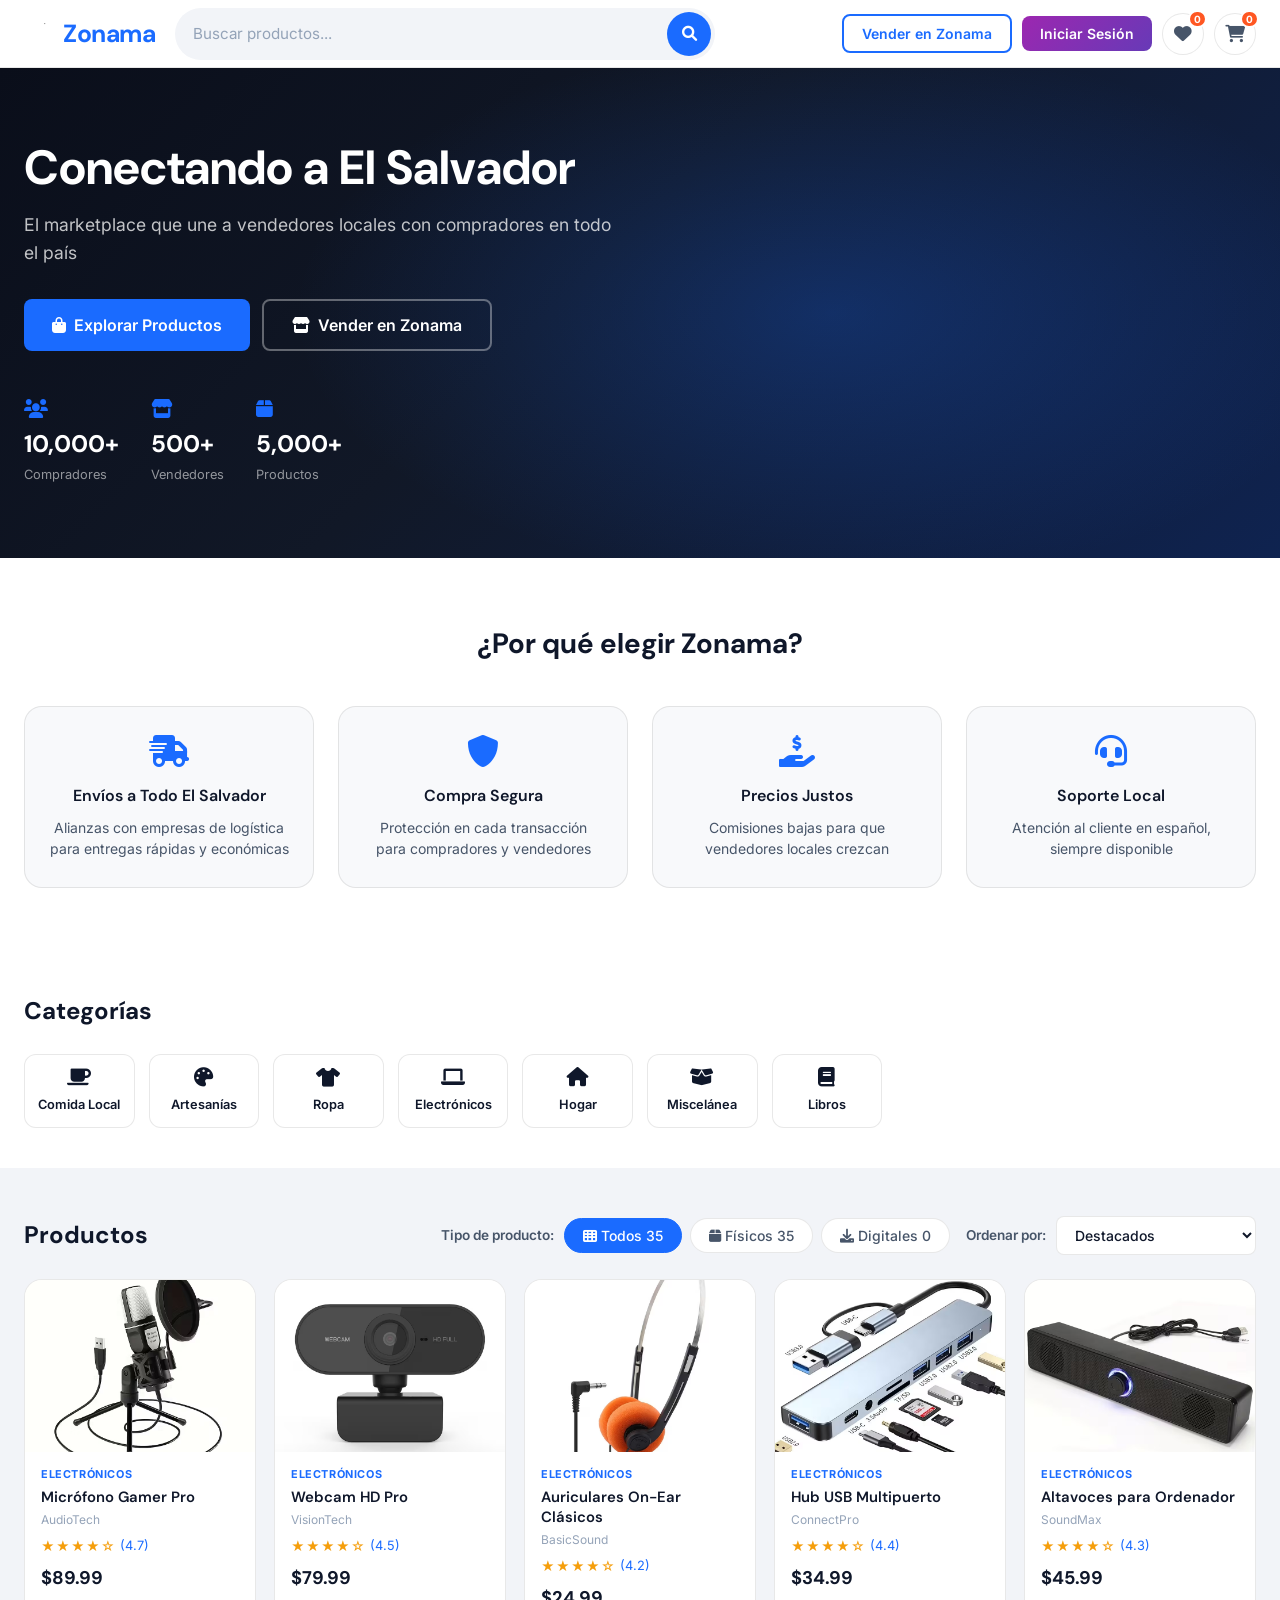
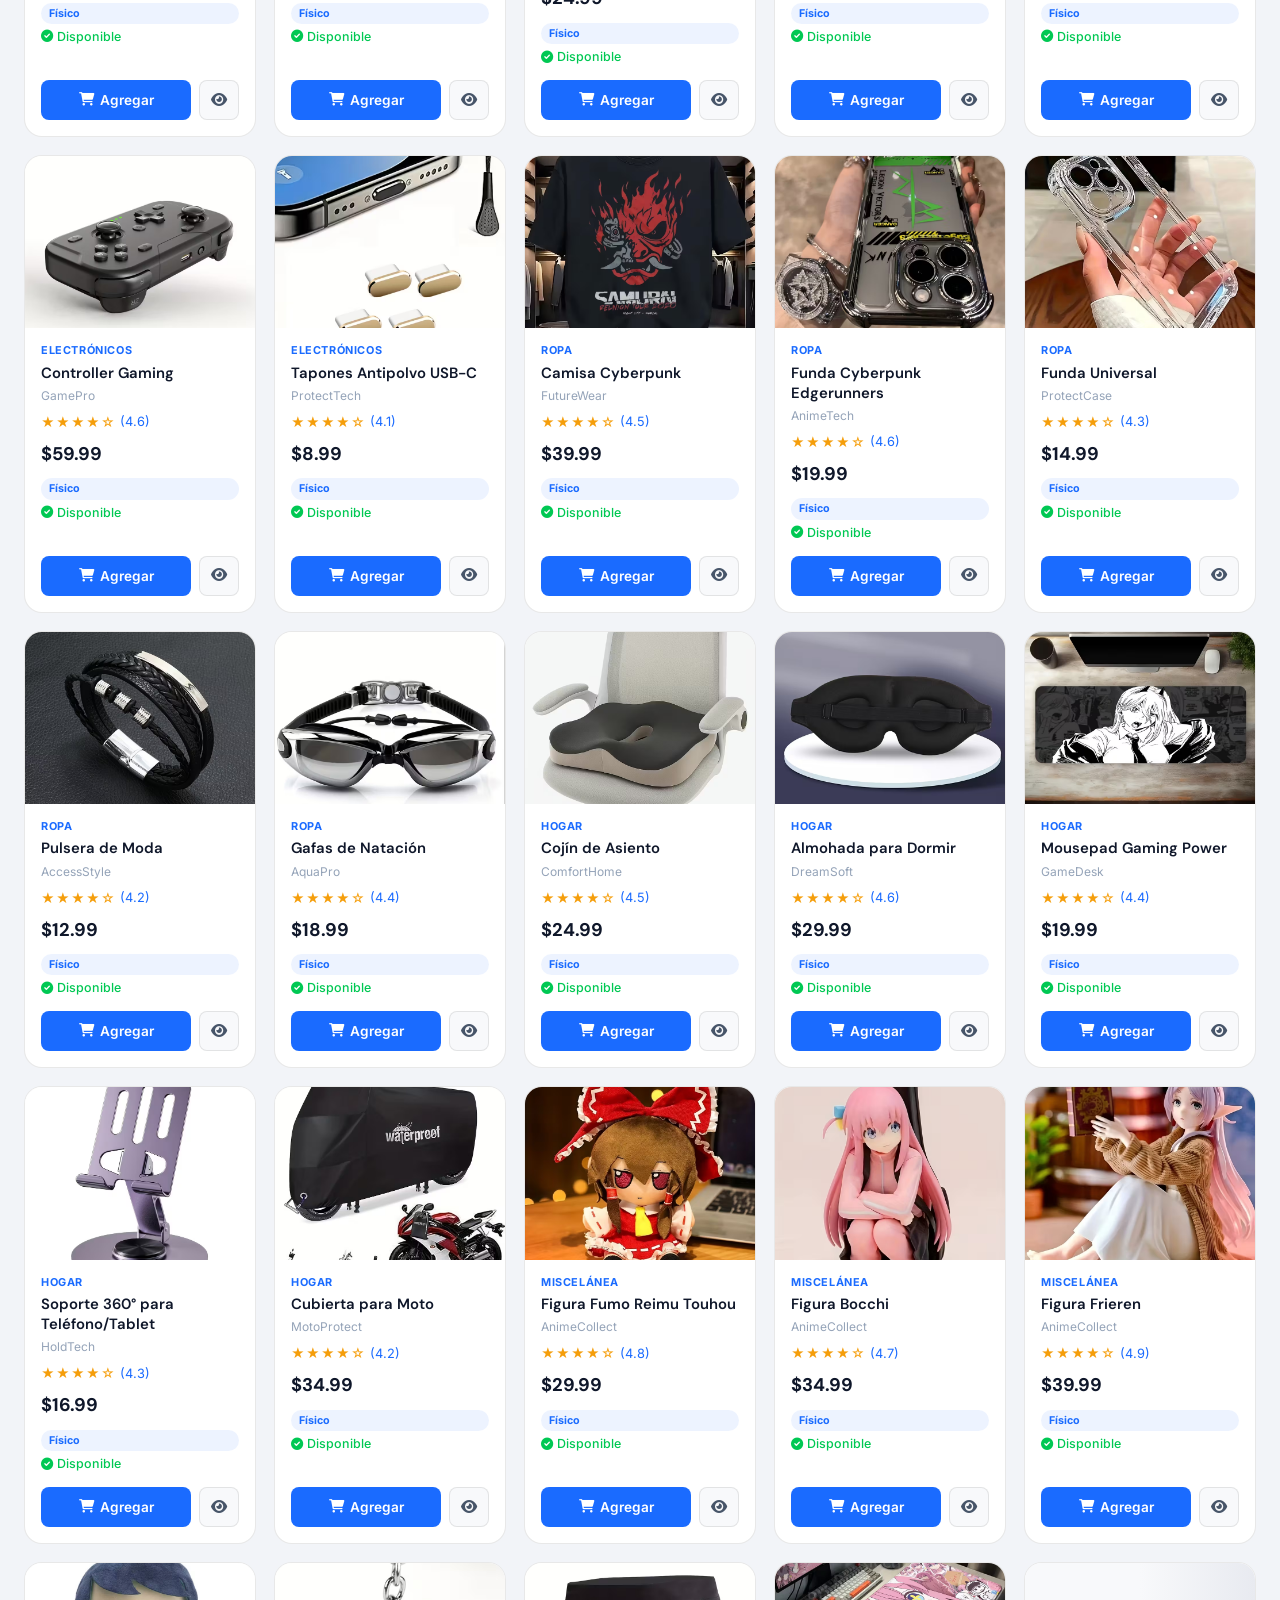
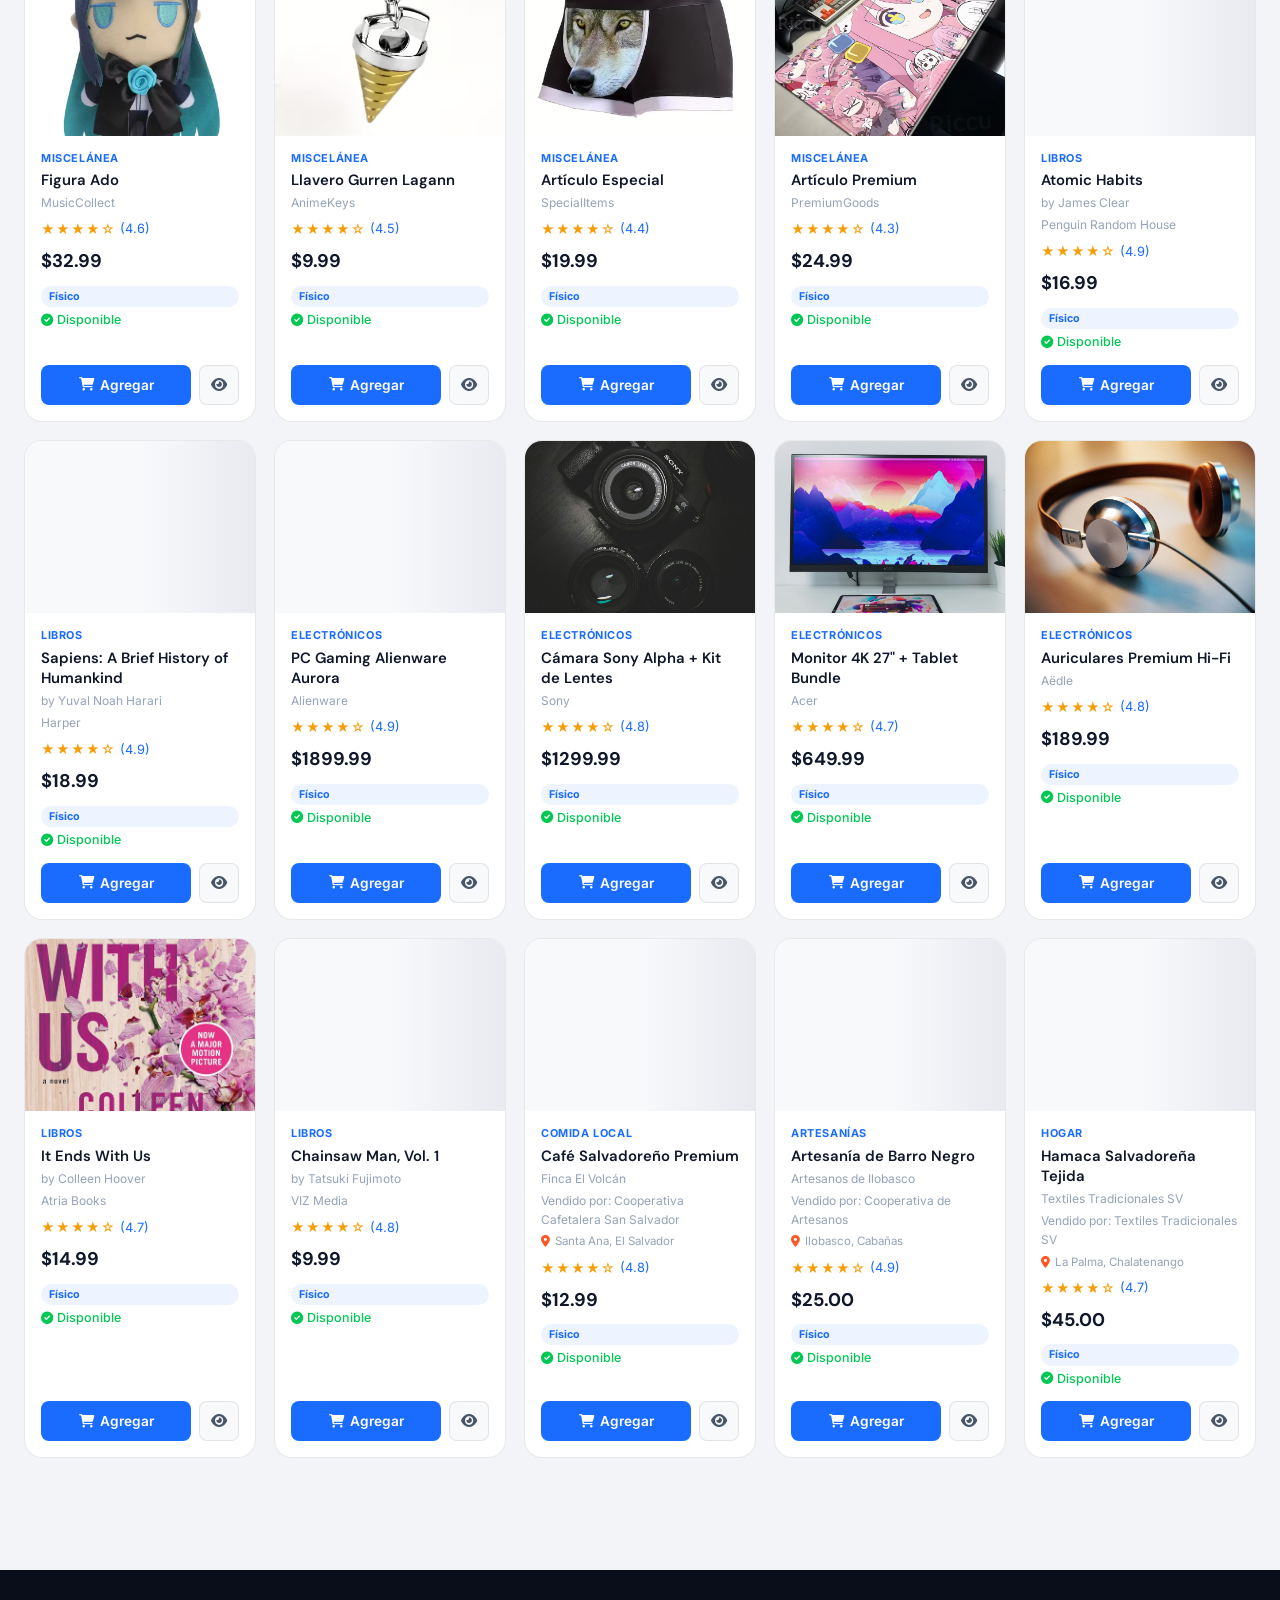
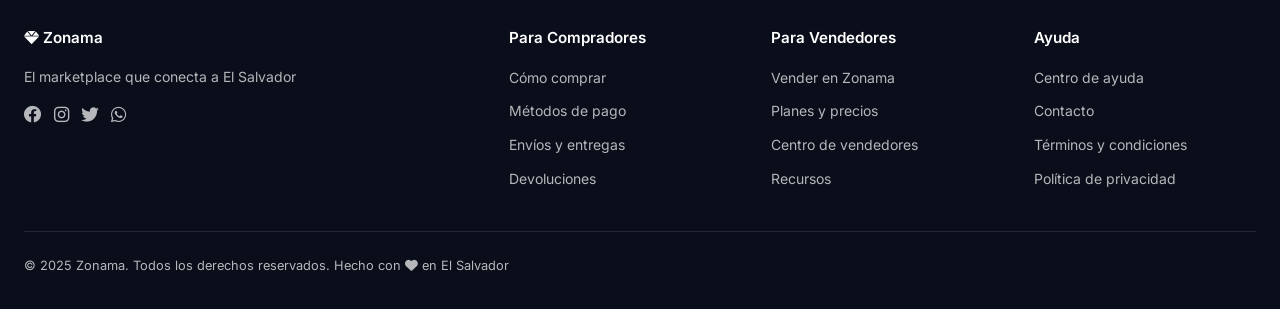
==== commit 7b6a988c: "test" ====
--- a/index.html
+++ b/index.html
@@ -5,7 +5,7 @@
     <meta charset="UTF-8">
     <meta name="viewport" content="width=device-width, initial-scale=1.0">
     <title>Zonama - Marketplace de El Salvador</title>
-    <link rel="stylesheet" href="styles.css">
+    <link rel="stylesheet" href="css/styles.css">
     <link href="https://cdnjs.cloudflare.com/ajax/libs/font-awesome/6.0.0/css/all.min.css" rel="stylesheet">
 
     <link 
@@ -20,8 +20,7 @@
     <header class="header">
         <div class="container">
             <div class="logo">
-                <h1><img src="Recurso 31-1.png" class="logo-icon-img">
-</i> Zonama</h1>
+                <h1><img src="data/logo/Recurso 31-1.png" class="logo-icon-img"> Zonama</h1>
             </div>
 
             <div class="search-bar">
@@ -725,7 +724,7 @@
 
         <!-- Image Lightbox Modal -->
         <div id="imageLightbox" class="modal lightbox-modal" role="dialog" aria-label="Vista ampliada de imagen" aria-modal="true">
-            <div class="lightbox-content">
+            <div class="modal-content lightbox-content">
                 <span class="close" aria-label="Cerrar vista ampliada">&times;</span>
                 <img id="lightboxImage" src="" alt="" tabindex="0">
                 <div class="lightbox-caption" id="lightboxCaption"></div>
@@ -984,7 +983,6 @@
                 </div>
             </div>
         </div>
-        </div>
     </main>
 
     <!-- Footer -->
@@ -1036,7 +1034,7 @@
     </footer>
 
     <script src="https://unpkg.com/leaflet@1.9.4/dist/leaflet.js"></script>
-    <script src="script.js"></script>
+    <script src="Js/script.js"></script>
 </body>
 
 </html>
--- a/css/styles.css
+++ b/css/styles.css
@@ -0,0 +1,1148 @@
+/* ============================================================
+   ZONAMA — styles.css refactorizado
+   Diseño profesional, mismas clases del script.js original
+   ============================================================ */
+
+@import url('https://fonts.googleapis.com/css2?family=DM+Sans:opsz,wght@9..40,400;9..40,500;9..40,600;9..40,700&family=Inter:wght@400;500;600&display=swap');
+
+/* ---- Tokens ---- */
+:root {
+  --brand: #1a6bff;
+  --brand-dark: #0052e0;
+  --brand-rgb: 26, 107, 255;
+  --accent: #ff5722;
+  --accent-rgb: 255, 87, 34;
+  --success: #00c853;
+  --warning: #ff9800;
+  --error: #e53935;
+
+  --bg: #f2f4f8;
+  --surface: #ffffff;
+  --surface-2: #f8f9fb;
+  --border: rgba(0,0,0,.09);
+  --border-strong: rgba(0,0,0,.15);
+
+  --text: #0f172a;
+  --text-2: #475569;
+  --text-3: #94a3b8;
+
+  --radius-sm: 8px;
+  --radius: 12px;
+  --radius-lg: 18px;
+  --radius-xl: 24px;
+
+  --shadow-xs: 0 1px 3px rgba(0,0,0,.07);
+  --shadow-sm: 0 2px 8px rgba(0,0,0,.08);
+  --shadow: 0 4px 16px rgba(0,0,0,.10);
+  --shadow-lg: 0 12px 40px rgba(0,0,0,.14);
+
+  --font-display: 'DM Sans', system-ui, sans-serif;
+  --font-body: 'Inter', system-ui, sans-serif;
+
+  --ease: cubic-bezier(.4,0,.2,1);
+  --t: .2s var(--ease);
+  --t-slow: .35s var(--ease);
+
+  --nav-h: 68px;
+  --max-w: 1320px;
+}
+
+/* ---- Reset ---- */
+*, *::before, *::after { box-sizing: border-box; margin: 0; padding: 0; }
+html { font-size: 16px; scroll-behavior: smooth; }
+body {
+  font-family: var(--font-body);
+  background: var(--bg);
+  color: var(--text);
+  line-height: 1.6;
+  -webkit-font-smoothing: antialiased;
+  overflow-x: hidden;
+}
+img { display: block; max-width: 100%; }
+button { cursor: pointer; border: none; background: none; font-family: inherit; font-size: inherit; }
+a { color: inherit; text-decoration: none; }
+input, select, textarea { font-family: inherit; }
+ul { list-style: none; }
+.sr-only { position: absolute; width: 1px; height: 1px; padding: 0; margin: -1px; overflow: hidden; clip: rect(0,0,0,0); border: 0; }
+
+/* ---- Container ---- */
+.container { max-width: var(--max-w); margin: 0 auto; padding: 0 24px; }
+
+/* ============================================================
+   HEADER / NAVBAR
+   ============================================================ */
+.header {
+  position: sticky; top: 0; z-index: 100;
+  height: var(--nav-h);
+  background: rgba(255,255,255,.96);
+  backdrop-filter: blur(16px) saturate(180%);
+  border-bottom: 1px solid var(--border);
+  box-shadow: 0 1px 0 rgba(0,0,0,.05);
+}
+.header .container {
+  height: 100%;
+  display: flex; align-items: center; gap: 20px;
+}
+
+/* Logo */
+.logo h1 {
+  font-family: var(--font-display);
+  font-size: 1.55rem; font-weight: 700;
+  color: var(--brand); letter-spacing: -.5px;
+  display: flex; align-items: center; gap: 8px;
+  white-space: nowrap;
+}
+.logo-icon-img { height: 32px; width: auto; }
+
+/* Search */
+.search-bar {
+  flex: 1; max-width: 540px;
+  display: flex; align-items: center;
+  background: var(--bg); border-radius: 50px;
+  border: 2px solid transparent; transition: var(--t);
+  overflow: hidden;
+}
+.search-bar:focus-within {
+  background: white;
+  border-color: var(--brand);
+  box-shadow: 0 0 0 4px rgba(var(--brand-rgb),.1);
+}
+.search-bar input {
+  flex: 1; border: none; background: transparent;
+  padding: 11px 16px; font-size: .95rem; outline: none;
+  color: var(--text);
+}
+.search-bar input::placeholder { color: var(--text-3); }
+#searchBtn {
+  width: 44px; height: 44px; flex-shrink: 0;
+  display: flex; align-items: center; justify-content: center;
+  background: var(--brand); color: white;
+  border-radius: 50px; margin: 2px;
+  font-size: .95rem; transition: var(--t);
+}
+#searchBtn:hover { background: var(--brand-dark); }
+
+/* Header actions */
+.header-actions {
+  margin-left: auto;
+  display: flex; align-items: center; gap: 10px;
+}
+.btn-secondary {
+  padding: 9px 18px;
+  border: 2px solid var(--brand); color: var(--brand);
+  border-radius: var(--radius-sm); font-weight: 600; font-size: .875rem;
+  transition: var(--t); white-space: nowrap;
+}
+.btn-secondary:hover { background: var(--brand); color: white; }
+.btn-primary {
+  padding: 9px 18px;
+  background: var(--brand); color: white;
+  border-radius: var(--radius-sm); font-weight: 600; font-size: .875rem;
+  transition: var(--t); white-space: nowrap;
+}
+.btn-primary:hover { background: var(--brand-dark); }
+
+/* Cart / Wishlist icons */
+.cart-icon, .wishlist-icon {
+  position: relative; cursor: pointer;
+  width: 42px; height: 42px; border-radius: 50%;
+  display: flex; align-items: center; justify-content: center;
+  color: var(--text-2); font-size: 1.1rem;
+  transition: var(--t); border: 1.5px solid var(--border);
+  background: var(--surface);
+}
+.cart-icon:hover, .wishlist-icon:hover { color: var(--brand); border-color: var(--brand); background: rgba(var(--brand-rgb),.06); }
+.cart-count {
+  position: absolute; top: -4px; right: -4px;
+  background: var(--accent); color: white;
+  min-width: 18px; height: 18px; border-radius: 9px; padding: 0 4px;
+  font-size: 10px; font-weight: 700;
+  display: flex; align-items: center; justify-content: center;
+  border: 2px solid white;
+}
+
+/* ============================================================
+   HERO
+   ============================================================ */
+.hero {
+  background: linear-gradient(135deg, #0a0e1a 0%, #111827 45%, #0f2350 100%);
+  color: white; padding: 72px 0;
+  position: relative; overflow: hidden;
+}
+.hero::before {
+  content: '';
+  position: absolute; inset: 0;
+  background: radial-gradient(ellipse 60% 80% at 65% 50%, rgba(var(--brand-rgb),.25) 0%, transparent 70%);
+  pointer-events: none;
+}
+.hero .container { position: relative; z-index: 1; }
+.hero-content { max-width: 600px; }
+.hero-content h1 {
+  font-family: var(--font-display);
+  font-size: clamp(2rem, 4vw, 3rem);
+  font-weight: 700; line-height: 1.15;
+  margin-bottom: 16px;
+}
+.hero-content p {
+  font-size: 1.1rem; color: rgba(255,255,255,.75);
+  margin-bottom: 32px;
+}
+.hero-buttons { display: flex; gap: 12px; flex-wrap: wrap; margin-bottom: 48px; }
+.btn-hero-primary {
+  padding: 14px 28px;
+  background: var(--brand); color: white;
+  border-radius: var(--radius-sm); font-weight: 600; font-size: 1rem;
+  transition: var(--t); display: flex; align-items: center; gap: 8px;
+}
+.btn-hero-primary:hover { background: var(--brand-dark); transform: translateY(-1px); }
+.btn-hero-secondary {
+  padding: 14px 28px;
+  background: transparent; color: white;
+  border: 2px solid rgba(255,255,255,.35);
+  border-radius: var(--radius-sm); font-weight: 600; font-size: 1rem;
+  transition: var(--t); display: flex; align-items: center; gap: 8px;
+}
+.btn-hero-secondary:hover { background: rgba(255,255,255,.1); border-color: rgba(255,255,255,.6); }
+
+/* Hero stats */
+.hero-stats { display: flex; gap: 32px; flex-wrap: wrap; }
+.stat {
+  display: flex; flex-direction: column; align-items: flex-start; gap: 2px;
+}
+.stat i { font-size: 1.2rem; color: rgba(var(--brand-rgb),1); margin-bottom: 4px; }
+.stat-number { font-family: var(--font-display); font-size: 1.5rem; font-weight: 700; }
+.stat-label { font-size: .8rem; color: rgba(255,255,255,.55); }
+
+/* ============================================================
+   BENEFITS
+   ============================================================ */
+.benefits { padding: 64px 0; background: var(--surface); }
+.benefits h2 {
+  font-family: var(--font-display); font-size: 1.75rem; font-weight: 700;
+  text-align: center; margin-bottom: 40px;
+}
+.benefits-grid { display: grid; grid-template-columns: repeat(auto-fit, minmax(200px, 1fr)); gap: 24px; }
+.benefit-card {
+  background: var(--surface-2); border-radius: var(--radius-lg);
+  padding: 28px 24px; text-align: center;
+  border: 1px solid var(--border); transition: var(--t-slow);
+}
+.benefit-card:hover { transform: translateY(-4px); box-shadow: var(--shadow); border-color: rgba(var(--brand-rgb),.25); }
+.benefit-card i { font-size: 2rem; color: var(--brand); margin-bottom: 16px; display: block; }
+.benefit-card h3 { font-family: var(--font-display); font-size: 1rem; font-weight: 600; margin-bottom: 8px; }
+.benefit-card p { font-size: .875rem; color: var(--text-2); line-height: 1.5; }
+
+/* ============================================================
+   PRODUCTS SECTION
+   ============================================================ */
+.products { padding: 48px 0; }
+.products-header {
+  display: flex; align-items: center; justify-content: space-between;
+  flex-wrap: wrap; gap: 16px; margin-bottom: 24px;
+}
+.products-header h2 { font-family: var(--font-display); font-size: 1.5rem; font-weight: 700; }
+
+/* Filter buttons */
+.filter-buttons { display: flex; gap: 8px; flex-wrap: wrap; }
+.filter-btn {
+  padding: 8px 18px;
+  background: var(--surface); border: 1.5px solid var(--border);
+  border-radius: 50px; font-size: .875rem; font-weight: 500;
+  color: var(--text-2); transition: var(--t);
+}
+.filter-btn:hover { border-color: var(--brand); color: var(--brand); }
+.filter-btn.active { background: var(--brand); border-color: var(--brand); color: white; }
+
+/* Sort + controls row */
+.products-controls {
+  display: flex; align-items: center; gap: 12px;
+  margin-bottom: 24px; flex-wrap: wrap;
+}
+.category-filters { display: flex; gap: 8px; overflow-x: auto; flex: 1; scrollbar-width: none; }
+.category-filters::-webkit-scrollbar { display: none; }
+.category-card {
+  display: flex; flex-direction: column; align-items: center; gap: 4px;
+  padding: 12px 16px; background: var(--surface);
+  border: 1.5px solid var(--border); border-radius: var(--radius);
+  cursor: pointer; transition: var(--t); white-space: nowrap; min-width: 80px;
+}
+.category-card:hover, .category-card.active { border-color: var(--brand); color: var(--brand); }
+.category-card i { font-size: 1.2rem; }
+.category-card span { font-size: .75rem; font-weight: 600; }
+
+#sortBy {
+  padding: 9px 14px; border: 1.5px solid var(--border);
+  border-radius: var(--radius-sm); font-size: .875rem; font-weight: 500;
+  background: var(--surface); color: var(--text); outline: none;
+  cursor: pointer; transition: var(--t);
+}
+#sortBy:focus { border-color: var(--brand); }
+
+#showAllProducts {
+  padding: 9px 18px;
+  background: var(--surface-2); border: 1.5px solid var(--border);
+  border-radius: var(--radius-sm); font-size: .875rem; font-weight: 500;
+  color: var(--text-2); transition: var(--t);
+}
+#showAllProducts:hover { border-color: var(--brand); color: var(--brand); }
+
+/* Product grid */
+#productsGrid {
+  display: grid;
+  grid-template-columns: repeat(auto-fill, minmax(220px, 1fr));
+  gap: 18px;
+}
+.no-products {
+  grid-column: 1/-1; text-align: center;
+  padding: 64px 0; color: var(--text-2); font-size: 1.1rem;
+}
+
+/* ---- Product Card ---- */
+.product-card {
+  background: var(--surface); border-radius: var(--radius-lg);
+  border: 1px solid var(--border); overflow: hidden;
+  display: flex; flex-direction: column;
+  transition: box-shadow .25s var(--ease), transform .25s var(--ease), border-color .25s var(--ease);
+  cursor: pointer;
+}
+.product-card:hover {
+  transform: translateY(-3px);
+  box-shadow: 0 8px 28px rgba(0,0,0,.11);
+  border-color: rgba(var(--brand-rgb),.25);
+}
+
+.product-image {
+  position: relative; aspect-ratio: 4/3; overflow: hidden;
+  background: var(--surface-2);
+}
+.product-image.loading::after {
+  content: ''; position: absolute; inset: 0;
+  background: linear-gradient(90deg, var(--surface-2) 25%, #e8eaf0 50%, var(--surface-2) 75%);
+  background-size: 200% 100%;
+  animation: shimmer 1.4s ease-in-out infinite;
+}
+@keyframes shimmer { 0% { background-position: 200% 0; } 100% { background-position: -200% 0; } }
+.product-image img {
+  width: 100%; height: 100%; object-fit: cover;
+  transition: transform .45s var(--ease);
+}
+.product-card:hover .product-image img { transform: scale(1.05); }
+
+.product-badges { position: absolute; top: 10px; left: 10px; display: flex; flex-direction: column; gap: 4px; z-index: 2; }
+.product-badge {
+  padding: 3px 10px; border-radius: 50px;
+  font-size: .65rem; font-weight: 700; text-transform: uppercase; letter-spacing: .6px;
+  box-shadow: 0 1px 4px rgba(0,0,0,.15);
+}
+.product-badge.new { background: var(--success); color: white; }
+.product-badge.sale { background: var(--accent); color: white; }
+
+.product-actions {
+  position: absolute; top: 10px; right: 10px;
+  display: flex; flex-direction: column; gap: 6px; z-index: 2;
+  opacity: 0; transform: translateX(6px); transition: var(--t);
+}
+.product-card:hover .product-actions { opacity: 1; transform: translateX(0); }
+.product-action-btn {
+  width: 34px; height: 34px; border-radius: 50%;
+  background: rgba(255,255,255,.95); backdrop-filter: blur(6px);
+  display: flex; align-items: center; justify-content: center;
+  font-size: .9rem; color: var(--text-3);
+  box-shadow: 0 2px 8px rgba(0,0,0,.12); transition: var(--t);
+}
+.product-action-btn:hover { color: #e53935; background: white; }
+.product-action-btn.wishlist-btn.active { color: #e53935; }
+
+.product-info { padding: 14px 16px 16px; display: flex; flex-direction: column; flex: 1; gap: 3px; }
+.product-category-tag {
+  font-size: .68rem; font-weight: 700; color: var(--brand);
+  text-transform: uppercase; letter-spacing: .6px;
+}
+.product-title {
+  font-family: var(--font-display); font-weight: 600; font-size: .93rem;
+  line-height: 1.35; color: var(--text);
+  display: -webkit-box; -webkit-line-clamp: 2; -webkit-box-orient: vertical; overflow: hidden;
+}
+.product-brand, .product-seller { font-size: .75rem; color: var(--text-3); }
+.product-location { font-size: .72rem; color: var(--text-3); }
+.product-location i { color: var(--accent); margin-right: 2px; }
+
+.product-rating { display: flex; align-items: center; gap: 5px; margin: 4px 0 2px; }
+.stars { display: flex; gap: 1px; }
+.stars i, .star { font-size: .82rem; color: #f59e0b; }
+.star.empty { color: #d1d5db; }
+.rating-count { font-size: .72rem; color: var(--text-3); }
+
+.product-price {
+  font-family: var(--font-display); font-size: 1.15rem; font-weight: 700;
+  color: var(--text); margin: 2px 0 6px;
+  display: flex; align-items: baseline; gap: 7px;
+}
+.original-price { font-size: .82rem; font-weight: 400; color: var(--text-3); text-decoration: line-through; }
+
+.product-type {
+  display: inline-flex; align-items: center;
+  padding: 2px 8px; border-radius: 50px;
+  font-size: .67rem; font-weight: 700;
+}
+.product-type.physical { background: rgba(var(--brand-rgb),.08); color: var(--brand); }
+.product-type.digital { background: rgba(0,200,83,.1); color: #00844a; }
+
+.product-availability { font-size: .78rem; font-weight: 500; display: flex; align-items: center; gap: 4px; }
+.product-availability.available { color: var(--success); }
+.product-availability.unavailable { color: var(--error); }
+
+.product-buttons { display: flex; gap: 8px; margin-top: auto; padding-top: 10px; }
+.add-to-cart {
+  flex: 1; padding: 10px 12px;
+  background: var(--brand); color: white;
+  border-radius: var(--radius-sm); font-weight: 600; font-size: .85rem;
+  transition: var(--t); display: flex; align-items: center; justify-content: center; gap: 6px;
+}
+.add-to-cart:hover:not(:disabled) { background: var(--brand-dark); }
+.add-to-cart:disabled { background: #e2e8f0; color: #94a3b8; cursor: not-allowed; }
+.view-details {
+  width: 40px; height: 40px; flex-shrink: 0; border-radius: var(--radius-sm);
+  background: var(--surface-2); border: 1.5px solid var(--border);
+  display: flex; align-items: center; justify-content: center;
+  color: var(--text-2); transition: var(--t); font-size: .9rem;
+}
+.view-details:hover { border-color: var(--brand); color: var(--brand); background: rgba(var(--brand-rgb),.04); }
+
+/* ============================================================
+   MODALS — Base
+   ============================================================ */
+.modal {
+  display: none; position: fixed; inset: 0; z-index: 200;
+  align-items: center; justify-content: center;
+  padding: 16px;
+}
+.modal[style*="block"], .modal[style*="flex"] { display: flex !important; }
+.modal-content {
+  position: relative; background: var(--surface);
+  border-radius: var(--radius-xl); box-shadow: var(--shadow-lg);
+  width: 100%; max-height: 90vh; overflow-y: auto;
+  animation: slideUp .25s var(--ease);
+}
+/* Overlay (sibling approach — before modal-content) */
+.modal::before {
+  content: ''; position: fixed; inset: 0;
+  background: rgba(0,0,0,.5); backdrop-filter: blur(4px);
+  animation: fadeIn .2s ease;
+}
+@keyframes fadeIn { from { opacity: 0; } to { opacity: 1; } }
+@keyframes slideUp { from { opacity: 0; transform: translateY(20px); } to { opacity: 1; transform: translateY(0); } }
+
+.close {
+  position: absolute; top: 16px; right: 16px; z-index: 10;
+  width: 36px; height: 36px; border-radius: 50%;
+  display: flex; align-items: center; justify-content: center;
+  font-size: 1.2rem; color: var(--text-2); cursor: pointer;
+  background: var(--surface-2); border: 1px solid var(--border);
+  transition: var(--t); line-height: 1;
+}
+.close:hover { background: #fee2e2; color: var(--error); border-color: var(--error); }
+
+/* ---- Auth Modal ---- */
+.modal-content { max-width: 460px; padding: 40px 36px 36px; }
+.auth-container h2 { font-family: var(--font-display); font-size: 1.4rem; font-weight: 700; margin-bottom: 24px; }
+.auth-tabs { display: flex; gap: 0; margin-bottom: 28px; border-bottom: 2px solid var(--border); }
+.tab-btn {
+  flex: 1; padding: 10px; font-weight: 600; font-size: .95rem;
+  color: var(--text-3); border-bottom: 3px solid transparent;
+  margin-bottom: -2px; transition: var(--t);
+}
+.tab-btn.active { color: var(--brand); border-bottom-color: var(--brand); }
+.auth-form { display: none; flex-direction: column; gap: 14px; }
+.auth-form.active { display: flex; }
+.auth-form input, .auth-form select {
+  width: 100%; padding: 12px 14px;
+  border: 1.5px solid var(--border); border-radius: var(--radius-sm);
+  font-size: .95rem; outline: none; color: var(--text);
+  background: var(--surface); transition: var(--t);
+}
+.auth-form input:focus, .auth-form select:focus { border-color: var(--brand); box-shadow: 0 0 0 3px rgba(var(--brand-rgb),.1); }
+.auth-form .btn-primary { padding: 13px; font-size: 1rem; border-radius: var(--radius-sm); margin-top: 4px; }
+
+/* ---- Cart Modal ---- */
+#cartModal .modal-content {
+  max-width: 520px; padding: 0;
+  display: flex; flex-direction: column;
+}
+.cart-header {
+  padding: 24px 28px 20px;
+  border-bottom: 1px solid var(--border);
+  display: flex; align-items: center; justify-content: space-between;
+}
+.cart-header h2 { font-family: var(--font-display); font-size: 1.2rem; font-weight: 700; }
+.cart-items { padding: 8px 28px; flex: 1; overflow-y: auto; }
+.cart-item {
+  display: flex; gap: 14px; align-items: flex-start;
+  padding: 16px 0; border-bottom: 1px solid var(--border);
+}
+.cart-item:last-child { border-bottom: none; }
+.cart-item-image {
+  width: 72px; height: 72px; border-radius: var(--radius-sm);
+  object-fit: cover; flex-shrink: 0; background: var(--surface-2);
+}
+.cart-item-info { flex: 1; }
+.cart-item-info h4 { font-weight: 600; font-size: .9rem; margin-bottom: 4px; }
+.cart-item-info p { font-size: .8rem; color: var(--text-2); }
+.cart-item-price { font-weight: 700; font-size: 1rem; }
+.cart-item-remove {
+  font-size: .8rem; color: var(--error); font-weight: 500;
+  margin-top: 6px; display: inline-block;
+}
+.cart-item-remove:hover { text-decoration: underline; }
+.qty-controls { display: flex; align-items: center; gap: 0; margin-top: 8px; border: 1.5px solid var(--border); border-radius: var(--radius-sm); width: fit-content; }
+.qty-controls button { width: 28px; height: 28px; font-size: .95rem; font-weight: 600; transition: var(--t); }
+.qty-controls button:hover { background: var(--surface-2); }
+.qty-controls span { width: 32px; text-align: center; font-size: .9rem; font-weight: 600; }
+
+.cart-footer { padding: 20px 28px; border-top: 1px solid var(--border); }
+.cart-total { display: flex; justify-content: space-between; font-size: 1.1rem; font-weight: 700; margin-bottom: 16px; }
+#checkoutBtn {
+  width: 100%; padding: 14px;
+  background: var(--brand); color: white;
+  border-radius: var(--radius-sm); font-weight: 600; font-size: 1rem;
+  transition: var(--t);
+}
+#checkoutBtn:hover { background: var(--brand-dark); }
+.cart-empty { text-align: center; padding: 48px 0; color: var(--text-2); }
+.cart-empty i { font-size: 3rem; margin-bottom: 16px; display: block; color: var(--text-3); }
+
+/* ---- Product Detail Modal ---- */
+#productModal .modal-content {
+  max-width: 860px; padding: 0;
+}
+.product-detail-grid {
+  display: grid; grid-template-columns: 1fr 1fr;
+}
+.product-detail-image-wrap {
+  aspect-ratio: 1; background: var(--surface-2);
+  border-radius: var(--radius-xl) 0 0 var(--radius-xl);
+  overflow: hidden; display: flex; align-items: center; justify-content: center;
+}
+#productDetailImage {
+  width: 100%; height: 100%; object-fit: cover; cursor: zoom-in;
+}
+.product-detail-info { padding: 36px 32px; overflow-y: auto; max-height: 90vh; }
+.product-detail-category { font-size: .75rem; font-weight: 700; color: var(--brand); text-transform: uppercase; letter-spacing: .5px; margin-bottom: 8px; }
+#productDetailTitle { font-family: var(--font-display); font-size: 1.5rem; font-weight: 700; margin-bottom: 8px; }
+.product-detail-brand { color: var(--text-2); font-size: .9rem; margin-bottom: 12px; }
+.product-detail-rating { display: flex; align-items: center; gap: 8px; margin-bottom: 16px; }
+#productDetailPrice { font-family: var(--font-display); font-size: 1.8rem; font-weight: 700; color: var(--text); margin-bottom: 12px; }
+#productDetailDescription { color: var(--text-2); line-height: 1.7; font-size: .95rem; margin-bottom: 20px; }
+.product-detail-specs {
+  background: var(--surface-2); border-radius: var(--radius); padding: 16px;
+  margin-bottom: 20px; font-size: .875rem; color: var(--text-2);
+}
+.product-detail-specs strong { color: var(--text); }
+.product-detail-actions { display: flex; flex-direction: column; gap: 10px; }
+#productDetailAddToCart {
+  padding: 14px; background: var(--brand); color: white;
+  border-radius: var(--radius-sm); font-weight: 600; font-size: 1rem;
+  transition: var(--t);
+}
+#productDetailAddToCart:hover:not(:disabled) { background: var(--brand-dark); }
+#productDetailAddToCart:disabled { background: #cbd5e1; color: #94a3b8; cursor: not-allowed; }
+
+/* ---- Checkout Modal ---- */
+#checkoutModal .modal-content { max-width: 640px; padding: 0; }
+.checkout-header { padding: 24px 28px 20px; border-bottom: 1px solid var(--border); }
+.checkout-header h2 { font-family: var(--font-display); font-size: 1.2rem; font-weight: 700; }
+.checkout-steps { display: flex; gap: 0; padding: 20px 28px; border-bottom: 1px solid var(--border); }
+.step-indicator { flex: 1; text-align: center; position: relative; font-size: .8rem; color: var(--text-3); }
+.step-indicator.active { color: var(--brand); font-weight: 600; }
+.step-indicator.completed { color: var(--success); }
+.checkout-body { padding: 24px 28px; }
+.checkout-form { display: flex; flex-direction: column; gap: 14px; }
+.checkout-form input, .checkout-form select {
+  width: 100%; padding: 12px 14px;
+  border: 1.5px solid var(--border); border-radius: var(--radius-sm);
+  font-size: .95rem; outline: none; transition: var(--t);
+}
+.checkout-form input:focus, .checkout-form select:focus { border-color: var(--brand); box-shadow: 0 0 0 3px rgba(var(--brand-rgb),.1); }
+.checkout-form label { font-size: .875rem; font-weight: 600; color: var(--text-2); }
+.next-step, #processPayment {
+  padding: 13px 24px; background: var(--brand); color: white;
+  border-radius: var(--radius-sm); font-weight: 600; font-size: .95rem;
+  transition: var(--t); margin-top: 8px;
+}
+.next-step:hover, #processPayment:hover { background: var(--brand-dark); }
+#checkoutMap { width: 100%; height: 280px; border-radius: var(--radius); overflow: hidden; border: 1.5px solid var(--border); }
+
+/* ---- Seller Modal ---- */
+.seller-modal { max-width: 820px !important; }
+.seller-hero {
+  background: linear-gradient(135deg, #0a0e1a, #0f2350);
+  color: white; padding: 48px 40px; border-radius: var(--radius-xl) var(--radius-xl) 0 0;
+  text-align: center;
+}
+.seller-hero h1 { font-family: var(--font-display); font-size: 2rem; font-weight: 700; margin-bottom: 12px; }
+.seller-tagline { color: rgba(255,255,255,.7); font-size: 1.05rem; margin-bottom: 32px; }
+.seller-stats { display: flex; justify-content: center; gap: 32px; flex-wrap: wrap; }
+.stat-item { text-align: center; }
+.stat-item strong { display: block; font-family: var(--font-display); font-size: 1.5rem; font-weight: 700; }
+.stat-item span { font-size: .8rem; color: rgba(255,255,255,.6); }
+.why-sell-section, .plans-section { padding: 40px; }
+.why-sell-section h2, .plans-section h2 { font-family: var(--font-display); font-size: 1.3rem; font-weight: 700; margin-bottom: 24px; text-align: center; }
+.why-sell-grid { display: grid; grid-template-columns: repeat(auto-fit, minmax(160px, 1fr)); gap: 20px; }
+.why-sell-card { text-align: center; }
+.icon-circle {
+  width: 56px; height: 56px; border-radius: 50%;
+  background: rgba(var(--brand-rgb),.1); color: var(--brand);
+  display: flex; align-items: center; justify-content: center;
+  font-size: 1.3rem; margin: 0 auto 12px;
+}
+.why-sell-card h3 { font-weight: 600; font-size: .95rem; margin-bottom: 6px; }
+.why-sell-card p { font-size: .82rem; color: var(--text-2); }
+.plans-subtitle { text-align: center; color: var(--text-2); margin-top: -16px; margin-bottom: 24px; font-size: .9rem; }
+.seller-plans { display: grid; grid-template-columns: repeat(auto-fit, minmax(200px, 1fr)); gap: 20px; }
+.plan-card {
+  border: 1.5px solid var(--border); border-radius: var(--radius-lg);
+  padding: 24px; position: relative; transition: var(--t-slow);
+}
+.plan-card:hover { border-color: var(--brand); box-shadow: var(--shadow); }
+.plan-card.plan-featured { border-color: var(--brand); box-shadow: 0 0 0 2px rgba(var(--brand-rgb),.15); }
+.plan-badge {
+  position: absolute; top: -12px; left: 50%; transform: translateX(-50%);
+  background: var(--brand); color: white;
+  padding: 3px 14px; border-radius: 50px; font-size: .75rem; font-weight: 700;
+  white-space: nowrap;
+}
+.plan-header h3 { font-family: var(--font-display); font-size: 1.1rem; font-weight: 700; margin-bottom: 8px; }
+.plan-price { display: flex; align-items: baseline; gap: 2px; margin-bottom: 6px; }
+.price-amount { font-family: var(--font-display); font-size: 2rem; font-weight: 700; color: var(--text); }
+.price-period { font-size: .85rem; color: var(--text-3); }
+.plan-description { font-size: .82rem; color: var(--text-2); margin-bottom: 16px; }
+.plan-features { display: flex; flex-direction: column; gap: 8px; margin-bottom: 20px; }
+.plan-features li { font-size: .82rem; color: var(--text-2); display: flex; align-items: center; gap: 8px; }
+.plan-features li i { color: var(--success); font-size: .85rem; }
+.btn-plan {
+  width: 100%; padding: 11px;
+  border-radius: var(--radius-sm); font-weight: 600; font-size: .9rem;
+  transition: var(--t);
+}
+.btn-plan-basic { background: var(--surface-2); border: 1.5px solid var(--border); color: var(--text); }
+.btn-plan-basic:hover { border-color: var(--brand); color: var(--brand); }
+.btn-plan-pro { background: var(--brand); color: white; }
+.btn-plan-pro:hover { background: var(--brand-dark); }
+.btn-plan-enterprise { background: #1e293b; color: white; }
+.btn-plan-enterprise:hover { background: #0f172a; }
+
+/* ---- Wishlist Modal ---- */
+#wishlistModal .modal-content { max-width: 560px; padding: 28px; }
+#wishlistModal h2 { font-family: var(--font-display); font-size: 1.2rem; font-weight: 700; margin-bottom: 20px; }
+.wishlist-grid { display: grid; grid-template-columns: 1fr 1fr; gap: 14px; }
+.wishlist-item { border: 1px solid var(--border); border-radius: var(--radius); overflow: hidden; }
+.wishlist-item img { width: 100%; aspect-ratio: 1; object-fit: cover; }
+.wishlist-item-info { padding: 10px 12px; }
+.wishlist-item-info h4 { font-size: .875rem; font-weight: 600; margin-bottom: 4px; }
+.wishlist-item-actions { display: flex; gap: 6px; margin-top: 8px; }
+.wishlist-item-actions button { flex: 1; padding: 7px; font-size: .78rem; font-weight: 600; border-radius: 6px; transition: var(--t); }
+
+/* ---- Seller Dashboard Modal ---- */
+#sellerDashboardModal .modal-content,
+#sellerRegistrationModal .modal-content,
+#addProductModal .modal-content { max-width: 720px; padding: 36px; }
+.dashboard-grid { display: grid; grid-template-columns: repeat(auto-fit, minmax(160px, 1fr)); gap: 16px; margin-bottom: 24px; }
+.dashboard-stat {
+  background: var(--surface-2); border-radius: var(--radius); padding: 20px;
+  border: 1px solid var(--border); text-align: center;
+}
+.dashboard-stat .stat-value { font-family: var(--font-display); font-size: 1.6rem; font-weight: 700; color: var(--brand); }
+.dashboard-stat .stat-label { font-size: .8rem; color: var(--text-2); margin-top: 4px; }
+
+/* ---- Lightbox ---- */
+#imageLightbox {
+  z-index: 350;
+  padding: 0;
+}
+#imageLightbox::before { background: rgba(0,0,0,.93); }
+#imageLightbox .modal-content {
+  background: transparent;
+  box-shadow: none;
+  border-radius: 0;
+  width: 90vw;
+  max-width: 90vw;
+  max-height: 95vh;
+  padding: 0;
+  display: flex;
+  flex-direction: column;
+  align-items: center;
+  justify-content: center;
+  overflow: visible;
+  animation: lightboxIn .2s var(--ease);
+}
+@keyframes lightboxIn {
+  from { opacity: 0; transform: scale(.94); }
+  to   { opacity: 1; transform: scale(1); }
+}
+#imageLightbox .close {
+  position: fixed;
+  top: 20px; right: 20px;
+  background: rgba(255,255,255,.12);
+  border: 1px solid rgba(255,255,255,.2);
+  color: white;
+  width: 44px; height: 44px;
+  font-size: 1.3rem;
+  backdrop-filter: blur(8px);
+  z-index: 10;
+}
+#imageLightbox .close:hover {
+  background: rgba(255,255,255,.22);
+  border-color: rgba(255,255,255,.4);
+  color: white;
+}
+#lightboxImage {
+  width: 90vw;
+  height: 85vh;
+  object-fit: contain;
+  border-radius: var(--radius);
+  box-shadow: 0 24px 80px rgba(0,0,0,.6);
+  display: block;
+}
+.lightbox-caption {
+  color: rgba(255,255,255,.65);
+  font-size: .85rem;
+  margin-top: 14px;
+  text-align: center;
+  max-width: 600px;
+  line-height: 1.5;
+}
+
+/* ---- Notifications / Toast ---- */
+.notification-container {
+  position: fixed; bottom: 24px; right: 24px; z-index: 300;
+  display: flex; flex-direction: column; gap: 8px;
+  max-width: 340px; pointer-events: none;
+}
+.notification {
+  pointer-events: all;
+  padding: 14px 20px; border-radius: var(--radius); font-weight: 500;
+  display: flex; align-items: center; gap: 10px;
+  box-shadow: var(--shadow-lg); font-size: .9rem;
+  animation: slideInRight .3s var(--ease);
+}
+.notification.hiding { animation: slideInRight .3s var(--ease) reverse; opacity: 0; }
+@keyframes slideInRight { from { opacity: 0; transform: translateX(20px); } to { opacity: 1; transform: translateX(0); } }
+.notification.success { background: #1b5e20; color: white; }
+.notification.error { background: #b71c1c; color: white; }
+.notification.warning { background: #e65100; color: white; }
+.notification.info { background: #01579b; color: white; }
+.close-notification { background: none; border: none; color: inherit; opacity: .7; margin-left: auto; cursor: pointer; }
+.close-notification:hover { opacity: 1; }
+@media (max-width: 640px) {
+  .notification-container { bottom: 12px; right: 12px; left: 12px; max-width: none; }
+}
+
+/* ============================================================
+   FOOTER
+   ============================================================ */
+footer {
+  background: #0a0e1a; color: rgba(255,255,255,.7);
+  padding: 56px 0 32px; margin-top: 64px;
+}
+.footer-grid { display: grid; grid-template-columns: 2fr repeat(3, 1fr); gap: 40px; margin-bottom: 40px; }
+.footer-brand h2 { font-family: var(--font-display); font-size: 1.4rem; font-weight: 700; color: white; margin-bottom: 12px; }
+.footer-brand p { font-size: .875rem; line-height: 1.7; }
+footer h3 { font-weight: 600; color: white; margin-bottom: 14px; font-size: .95rem; }
+footer ul { display: flex; flex-direction: column; gap: 8px; }
+footer ul li a { font-size: .875rem; transition: var(--t); }
+footer ul li a:hover { color: white; }
+.footer-bottom { border-top: 1px solid rgba(255,255,255,.1); padding-top: 24px; display: flex; justify-content: space-between; align-items: center; font-size: .8rem; }
+
+/* ============================================================
+   FOOTER — clases del HTML
+   ============================================================ */
+.footer { background: #0a0e1a; color: rgba(255,255,255,.7); padding: 56px 0 32px; margin-top: 64px; }
+.footer-content { display: grid; grid-template-columns: 2fr repeat(3,1fr); gap: 40px; margin-bottom: 40px; }
+.footer-section h3, .footer-section h4 { font-weight: 600; color: white; margin-bottom: 14px; font-size: .95rem; }
+.footer-section ul { display: flex; flex-direction: column; gap: 8px; }
+.footer-section ul li a { font-size: .875rem; transition: var(--t); }
+.footer-section ul li a:hover { color: white; }
+.footer-section p { font-size: .875rem; line-height: 1.7; }
+.social-links { display: flex; gap: 12px; margin-top: 12px; }
+.social-links a { font-size: 1.1rem; transition: var(--t); }
+.social-links a:hover { color: white; }
+.footer-bottom { border-top: 1px solid rgba(255,255,255,.1); padding-top: 24px; text-align: center; font-size: .8rem; }
+
+/* ============================================================
+   CATEGORIES SECTION
+   ============================================================ */
+.categories { padding: 40px 0; background: var(--surface); }
+.categories h2 { font-family: var(--font-display); font-size: 1.5rem; font-weight: 700; margin-bottom: 24px; }
+.category-grid {
+  display: grid;
+  grid-template-columns: repeat(auto-fill, minmax(110px, 1fr));
+  gap: 14px;
+}
+.category-grid .category-card { flex-direction: column; min-width: unset; }
+.category-card h3 { font-size: .8rem; font-weight: 600; margin-top: 4px; }
+
+/* Filter bar */
+.filter-bar { display: flex; align-items: center; gap: 16px; flex-wrap: wrap; }
+.filter-group { display: flex; align-items: center; gap: 10px; flex-wrap: wrap; }
+.filter-label { font-size: .85rem; font-weight: 600; color: var(--text-2); white-space: nowrap; }
+.sort-group { display: flex; align-items: center; gap: 10px; margin-left: auto; }
+.sort-select {
+  padding: 9px 14px; border: 1.5px solid var(--border);
+  border-radius: var(--radius-sm); font-size: .875rem; font-weight: 500;
+  background: var(--surface); color: var(--text); outline: none; cursor: pointer; transition: var(--t);
+}
+.sort-select:focus { border-color: var(--brand); }
+
+/* ============================================================
+   CART MODAL — clases del HTML
+   ============================================================ */
+.cart-container { display: flex; flex-direction: column; height: 100%; }
+.cart-container h2 {
+  font-family: var(--font-display); font-size: 1.2rem; font-weight: 700;
+  padding: 24px 28px 20px; border-bottom: 1px solid var(--border);
+}
+#cartModal .cart-items { padding: 8px 28px; flex: 1; overflow-y: auto; max-height: 50vh; }
+#cartModal .cart-total {
+  padding: 20px 28px; border-top: 1px solid var(--border);
+  display: flex; align-items: center; justify-content: space-between; gap: 16px;
+}
+#cartModal .cart-total h3 { font-family: var(--font-display); font-size: 1.1rem; font-weight: 700; }
+.empty-cart { text-align: center; padding: 48px 0; color: var(--text-2); font-size: .95rem; }
+
+/* Cart item */
+.cart-item-image { width: 72px; height: 72px; border-radius: var(--radius-sm); overflow: hidden; flex-shrink: 0; background: var(--surface-2); }
+.cart-item-image img { width: 100%; height: 100%; object-fit: cover; }
+.cart-item-title { font-weight: 600; font-size: .9rem; margin-bottom: 4px; }
+.cart-item-price { font-weight: 700; font-size: 1rem; margin-bottom: 8px; }
+.quantity-controls { display: flex; align-items: center; gap: 0; border: 1.5px solid var(--border); border-radius: var(--radius-sm); width: fit-content; }
+.quantity-btn { width: 28px; height: 28px; font-size: .95rem; font-weight: 600; transition: var(--t); }
+.quantity-btn:hover { background: var(--surface-2); }
+.quantity-controls span { width: 32px; text-align: center; font-size: .9rem; font-weight: 600; }
+.remove-item { color: var(--error); cursor: pointer; padding: 4px 8px; border-radius: var(--radius-sm); transition: var(--t); font-size: .85rem; }
+.remove-item:hover { background: #fee2e2; }
+
+/* ============================================================
+   PRODUCT DETAIL MODAL — 3 columnas del HTML
+   ============================================================ */
+#productModal .modal-content { max-width: 960px; padding: 0; }
+.product-detail-container {
+  display: grid;
+  grid-template-columns: 1fr 1.4fr 1fr;
+}
+.product-detail-left {
+  background: var(--surface-2);
+  border-radius: var(--radius-xl) 0 0 var(--radius-xl);
+  display: flex;
+  align-items: center;
+  justify-content: center;
+  padding: 24px 16px;
+  align-self: start;
+  min-height: 280px;
+}
+.product-image-main {
+  width: 100%;
+  position: relative;
+  display: flex;
+  align-items: center;
+  justify-content: center;
+}
+.product-image-main img {
+  width: 100%;
+  max-height: 55vh;
+  object-fit: contain;
+  cursor: zoom-in;
+  border-radius: var(--radius);
+}
+.zoom-hint {
+  position: absolute; bottom: 12px; right: 12px;
+  background: rgba(0,0,0,.5); color: white;
+  padding: 4px 10px; border-radius: 50px; font-size: .75rem;
+}
+.product-detail-middle { padding: 32px 24px; overflow-y: auto; max-height: 88vh; }
+.product-title-main { font-family: var(--font-display); font-size: 1.3rem; font-weight: 700; margin-bottom: 8px; line-height: 1.3; }
+.product-brand-line { display: flex; align-items: center; gap: 8px; font-size: .85rem; color: var(--text-2); margin-bottom: 10px; }
+.brand-label { font-weight: 600; }
+.brand-name { color: var(--brand); }
+.product-rating-line { display: flex; align-items: center; gap: 8px; margin-bottom: 16px; }
+.stars-large .star { font-size: 1.2rem; color: #f59e0b; }
+.stars-large .star.empty { color: #d1d5db; }
+.rating-text { font-size: .85rem; font-weight: 600; color: var(--text-2); }
+.rating-count { font-size: .8rem; color: var(--brand); cursor: pointer; }
+.rating-count:hover { text-decoration: underline; }
+.divider { height: 1px; background: var(--border); margin: 16px 0; }
+.product-price-box { margin-bottom: 4px; }
+.price-label { font-size: .8rem; color: var(--text-2); margin-bottom: 2px; }
+.price-main { font-family: var(--font-display); font-size: 1.8rem; font-weight: 700; }
+.price-shipping { font-size: .8rem; color: var(--success); margin-top: 4px; }
+.product-about h3, .product-specs h3 { font-family: var(--font-display); font-size: 1rem; font-weight: 700; margin-bottom: 10px; }
+.product-description-text { font-size: .875rem; color: var(--text-2); line-height: 1.7; }
+.product-specs { margin-top: 20px; }
+.specs-table { width: 100%; border-collapse: collapse; font-size: .82rem; }
+.specs-table tr { border-bottom: 1px solid var(--border); }
+.specs-table tr:last-child { border-bottom: none; }
+.spec-label { padding: 7px 0; color: var(--text-2); width: 40%; font-weight: 500; }
+.spec-value { padding: 7px 0; color: var(--text); }
+
+/* Buy box (columna derecha) */
+.product-detail-right { padding: 28px 20px; border-left: 1px solid var(--border); display: flex; flex-direction: column; }
+.buy-box { display: flex; flex-direction: column; gap: 12px; }
+.buy-box-price { font-family: var(--font-display); font-size: 1.6rem; font-weight: 700; }
+.stock-status { font-size: .9rem; font-weight: 600; color: var(--success); display: flex; align-items: center; gap: 6px; }
+.delivery-info { background: var(--surface-2); border-radius: var(--radius-sm); padding: 12px; display: flex; flex-direction: column; gap: 10px; }
+.delivery-line { display: flex; align-items: flex-start; gap: 10px; font-size: .82rem; }
+.delivery-line i { color: var(--brand); margin-top: 2px; flex-shrink: 0; }
+.delivery-date { color: var(--text-2); }
+.quantity-selector { display: flex; align-items: center; gap: 10px; font-size: .875rem; }
+.quantity-select { padding: 6px 10px; border: 1.5px solid var(--border); border-radius: var(--radius-sm); font-size: .875rem; outline: none; }
+.btn-add-to-cart {
+  width: 100%; padding: 12px;
+  background: var(--brand); color: white;
+  border-radius: var(--radius-sm); font-weight: 600; font-size: .95rem;
+  transition: var(--t); display: flex; align-items: center; justify-content: center; gap: 8px;
+}
+.btn-add-to-cart:hover:not(:disabled) { background: var(--brand-dark); }
+.btn-add-to-cart:disabled { background: #cbd5e1; color: #94a3b8; cursor: not-allowed; }
+.btn-buy-now {
+  width: 100%; padding: 12px;
+  background: var(--accent); color: white;
+  border-radius: var(--radius-sm); font-weight: 600; font-size: .95rem;
+  transition: var(--t); display: flex; align-items: center; justify-content: center; gap: 8px;
+}
+.btn-buy-now:hover:not(:disabled) { filter: brightness(1.1); }
+.secure-transaction { font-size: .78rem; color: var(--text-2); display: flex; align-items: center; gap: 6px; }
+.seller-info { font-size: .82rem; display: flex; flex-direction: column; gap: 4px; }
+.seller-line { display: flex; gap: 6px; }
+.return-policy { font-size: .78rem; color: var(--text-2); display: flex; align-items: center; gap: 6px; }
+
+@media (max-width: 860px) {
+  .product-detail-container { grid-template-columns: 1fr 1fr; }
+  .product-detail-right { display: none; }
+}
+@media (max-width: 600px) {
+  .product-detail-container { grid-template-columns: 1fr; }
+  .product-detail-left { border-radius: var(--radius-xl) var(--radius-xl) 0 0; min-height: 240px; }
+  .product-detail-middle { padding: 20px 16px; }
+}
+
+/* ============================================================
+   SELLER MODAL — clases faltantes
+   ============================================================ */
+.seller-container { display: flex; flex-direction: column; }
+.success-section { padding: 32px 40px; background: var(--surface-2); }
+.success-section h2 { font-family: var(--font-display); font-size: 1.3rem; font-weight: 700; margin-bottom: 20px; text-align: center; }
+.success-grid { display: grid; grid-template-columns: 1fr 1fr; gap: 20px; }
+.success-card { background: var(--surface); border-radius: var(--radius-lg); padding: 24px; border: 1px solid var(--border); }
+.quote-icon { font-size: 2rem; color: var(--brand); line-height: 1; margin-bottom: 8px; }
+.success-card p { font-size: .875rem; color: var(--text-2); line-height: 1.6; margin-bottom: 12px; }
+.success-author strong { font-size: .9rem; display: block; }
+.success-author span { font-size: .8rem; color: var(--text-3); }
+.seller-cta { padding: 48px 40px; text-align: center; }
+.seller-cta h2 { font-family: var(--font-display); font-size: 1.5rem; font-weight: 700; margin-bottom: 8px; }
+.seller-cta p { color: var(--text-2); margin-bottom: 24px; }
+.btn-cta-large {
+  padding: 16px 36px; background: var(--brand); color: white;
+  border-radius: var(--radius-sm); font-weight: 700; font-size: 1.05rem;
+  transition: var(--t);
+}
+.btn-cta-large:hover { background: var(--brand-dark); transform: translateY(-1px); }
+.cta-note { font-size: .8rem; color: var(--text-3); margin-top: 12px; }
+
+/* ============================================================
+   SELLER REGISTRATION & FORMS
+   ============================================================ */
+.registration-container { display: flex; flex-direction: column; gap: 0; }
+.registration-container h2 { font-family: var(--font-display); font-size: 1.4rem; font-weight: 700; margin-bottom: 6px; }
+.registration-subtitle { color: var(--text-2); font-size: .9rem; margin-bottom: 28px; }
+.seller-form { display: flex; flex-direction: column; gap: 24px; }
+.form-section { display: flex; flex-direction: column; gap: 14px; }
+.form-section h3 { font-family: var(--font-display); font-size: 1rem; font-weight: 700; color: var(--text); padding-bottom: 8px; border-bottom: 2px solid var(--border); }
+.form-row { display: grid; grid-template-columns: 1fr 1fr; gap: 14px; }
+.form-group { display: flex; flex-direction: column; gap: 6px; }
+.form-group label { font-size: .875rem; font-weight: 600; color: var(--text-2); }
+.form-group input, .form-group select, .form-group textarea {
+  width: 100%; padding: 12px 14px;
+  border: 1.5px solid var(--border); border-radius: var(--radius-sm);
+  font-size: .95rem; outline: none; color: var(--text); background: var(--surface); transition: var(--t);
+}
+.form-group input:focus, .form-group select:focus, .form-group textarea:focus {
+  border-color: var(--brand); box-shadow: 0 0 0 3px rgba(var(--brand-rgb),.1);
+}
+.form-group textarea { resize: vertical; }
+.plan-selector { display: flex; flex-direction: column; gap: 10px; }
+.plan-option { display: flex; align-items: center; gap: 12px; padding: 14px 16px; border: 1.5px solid var(--border); border-radius: var(--radius-sm); cursor: pointer; transition: var(--t); }
+.plan-option:has(input:checked) { border-color: var(--brand); background: rgba(var(--brand-rgb),.04); }
+.plan-option-content { display: flex; flex-direction: column; gap: 2px; }
+.plan-option-content strong { font-size: .9rem; }
+.plan-option-content span { font-size: .8rem; color: var(--text-2); }
+.form-actions { display: flex; flex-direction: column; align-items: center; gap: 10px; padding-top: 8px; }
+.btn-submit-seller, .btn-submit-product {
+  width: 100%; padding: 14px;
+  background: var(--brand); color: white;
+  border-radius: var(--radius-sm); font-weight: 600; font-size: 1rem;
+  transition: var(--t);
+}
+.btn-submit-seller:hover, .btn-submit-product:hover { background: var(--brand-dark); }
+.form-note { font-size: .8rem; color: var(--text-3); }
+.form-note a { color: var(--brand); text-decoration: underline; }
+.help-text { font-size: .82rem; color: var(--text-2); margin-bottom: 10px; }
+@media (max-width: 600px) { .form-row { grid-template-columns: 1fr; } }
+
+/* ============================================================
+   SELLER DASHBOARD
+   ============================================================ */
+.dashboard-container { display: flex; flex-direction: column; gap: 24px; }
+.dashboard-header { display: flex; align-items: center; justify-content: space-between; flex-wrap: wrap; gap: 12px; }
+.dashboard-header h1 { font-family: var(--font-display); font-size: 1.5rem; font-weight: 700; }
+.dashboard-actions { display: flex; gap: 10px; }
+.btn-add-product {
+  padding: 10px 18px; background: var(--brand); color: white;
+  border-radius: var(--radius-sm); font-weight: 600; font-size: .875rem;
+  transition: var(--t); display: flex; align-items: center; gap: 8px;
+}
+.btn-add-product:hover { background: var(--brand-dark); }
+.btn-logout {
+  padding: 10px 18px; background: var(--surface-2); border: 1.5px solid var(--border);
+  color: var(--text-2); border-radius: var(--radius-sm); font-weight: 600; font-size: .875rem;
+  transition: var(--t); display: flex; align-items: center; gap: 8px;
+}
+.btn-logout:hover { border-color: var(--error); color: var(--error); }
+.dashboard-stats { display: grid; grid-template-columns: repeat(3, 1fr); gap: 14px; }
+.stat-card {
+  background: var(--surface-2); border-radius: var(--radius); padding: 20px;
+  border: 1px solid var(--border); display: flex; align-items: center; gap: 14px;
+}
+.stat-card i { font-size: 1.5rem; color: var(--brand); }
+.stat-card strong { font-family: var(--font-display); font-size: 1.4rem; font-weight: 700; display: block; }
+.stat-card span { font-size: .8rem; color: var(--text-2); }
+.dashboard-content h2 { font-family: var(--font-display); font-size: 1.1rem; font-weight: 700; margin-bottom: 16px; }
+.seller-products-list { display: flex; flex-direction: column; gap: 12px; }
+.empty-state { text-align: center; padding: 48px 0; color: var(--text-2); }
+.empty-state i { font-size: 3rem; display: block; margin-bottom: 16px; color: var(--text-3); }
+.empty-state p { font-size: 1rem; margin-bottom: 16px; }
+.btn-add-first {
+  padding: 10px 24px; background: var(--brand); color: white;
+  border-radius: var(--radius-sm); font-weight: 600; transition: var(--t);
+}
+.btn-add-first:hover { background: var(--brand-dark); }
+.product-item {
+  display: flex; align-items: center; gap: 14px; padding: 14px;
+  border: 1px solid var(--border); border-radius: var(--radius); background: var(--surface-2);
+}
+.product-item-image { width: 60px; height: 60px; object-fit: cover; border-radius: var(--radius-sm); flex-shrink: 0; }
+.product-item-info { flex: 1; }
+.product-item-title { font-weight: 600; font-size: .9rem; margin-bottom: 2px; }
+.product-item-price { font-weight: 700; color: var(--brand); font-size: .9rem; }
+.product-item-stock { font-size: .78rem; color: var(--text-3); margin-top: 2px; }
+.product-item-actions { display: flex; gap: 8px; }
+.btn-edit-product {
+  padding: 7px 14px; background: var(--surface); border: 1.5px solid var(--border);
+  border-radius: var(--radius-sm); font-size: .8rem; font-weight: 600; transition: var(--t);
+}
+.btn-edit-product:hover { border-color: var(--brand); color: var(--brand); }
+.btn-delete-product {
+  padding: 7px 14px; background: #fee2e2; border: 1.5px solid #fca5a5;
+  border-radius: var(--radius-sm); font-size: .8rem; font-weight: 600; color: var(--error); transition: var(--t);
+}
+.btn-delete-product:hover { background: #fecaca; }
+
+/* ============================================================
+   ADD PRODUCT MODAL
+   ============================================================ */
+.add-product-container { display: flex; flex-direction: column; gap: 0; }
+.add-product-container h2 { font-family: var(--font-display); font-size: 1.4rem; font-weight: 700; margin-bottom: 24px; }
+.product-form { display: flex; flex-direction: column; gap: 18px; }
+.image-upload-options { border: 1.5px solid var(--border); border-radius: var(--radius); overflow: hidden; }
+.upload-tabs { display: flex; border-bottom: 1.5px solid var(--border); }
+.upload-tab {
+  flex: 1; padding: 10px; font-size: .875rem; font-weight: 600;
+  color: var(--text-2); border-bottom: 3px solid transparent; margin-bottom: -2px;
+  transition: var(--t); display: flex; align-items: center; justify-content: center; gap: 6px;
+}
+.upload-tab.active { color: var(--brand); border-bottom-color: var(--brand); }
+.upload-content { padding: 16px; }
+.upload-tab-content { display: none; flex-direction: column; gap: 10px; }
+.upload-tab-content.active { display: flex; }
+.file-upload-area { position: relative; }
+.upload-placeholder {
+  border: 2px dashed var(--border); border-radius: var(--radius); padding: 32px;
+  display: flex; flex-direction: column; align-items: center; justify-content: center; gap: 6px;
+  cursor: pointer; text-align: center; transition: var(--t); color: var(--text-3);
+}
+.upload-placeholder:hover { border-color: var(--brand); color: var(--brand); }
+.upload-placeholder i { font-size: 2rem; margin-bottom: 4px; }
+.upload-placeholder p { font-size: .9rem; font-weight: 500; }
+.upload-placeholder small { font-size: .78rem; }
+.file-info { color: var(--text-3); }
+.image-preview { position: relative; }
+.image-preview img { width: 100%; border-radius: var(--radius-sm); max-height: 200px; object-fit: contain; }
+.btn-remove-image {
+  position: absolute; top: 8px; right: 8px;
+  padding: 6px 12px; background: rgba(0,0,0,.6); color: white;
+  border-radius: var(--radius-sm); font-size: .78rem; font-weight: 600;
+}
+.btn-preview-url {
+  padding: 8px 16px; background: var(--surface-2); border: 1.5px solid var(--border);
+  border-radius: var(--radius-sm); font-size: .875rem; font-weight: 600; transition: var(--t);
+  display: inline-flex; align-items: center; gap: 6px; width: fit-content;
+}
+.btn-preview-url:hover { border-color: var(--brand); color: var(--brand); }
+.btn-cancel {
+  padding: 12px 24px; background: var(--surface-2); border: 1.5px solid var(--border);
+  border-radius: var(--radius-sm); font-weight: 600; transition: var(--t);
+}
+.btn-cancel:hover { border-color: var(--error); color: var(--error); }
+.drag-over .upload-placeholder { border-color: var(--brand); background: rgba(var(--brand-rgb),.04); }
+
+/* ============================================================
+   CHECKOUT — clases del HTML
+   ============================================================ */
+.checkout-container { padding: 32px 36px; display: flex; flex-direction: column; gap: 0; }
+.checkout-container h2 { font-family: var(--font-display); font-size: 1.4rem; font-weight: 700; margin-bottom: 28px; }
+.checkout-steps > .step { display: none; flex-direction: column; gap: 20px; }
+.checkout-steps > .step.active { display: flex; }
+.checkout-steps > .step h3 { font-family: var(--font-display); font-size: 1.05rem; font-weight: 700; margin-bottom: 4px; }
+.payment-methods { display: flex; flex-direction: column; gap: 10px; margin-bottom: 16px; }
+.payment-methods label {
+  display: flex; align-items: center; gap: 12px; padding: 14px 16px;
+  border: 1.5px solid var(--border); border-radius: var(--radius-sm); cursor: pointer; transition: var(--t);
+  font-size: .9rem;
+}
+.payment-methods label:has(input:checked) { border-color: var(--brand); background: rgba(var(--brand-rgb),.04); }
+.payment-form { display: flex; flex-direction: column; gap: 12px; margin-bottom: 16px; }
+.payment-form input {
+  width: 100%; padding: 12px 14px;
+  border: 1.5px solid var(--border); border-radius: var(--radius-sm);
+  font-size: .95rem; outline: none; transition: var(--t);
+}
+.payment-form input:focus { border-color: var(--brand); }
+.order-success { text-align: center; padding: 24px 0; display: flex; flex-direction: column; align-items: center; gap: 12px; }
+.order-success i { font-size: 3.5rem; color: var(--success); }
+.order-success h3 { font-family: var(--font-display); font-size: 1.4rem; font-weight: 700; }
+.order-details { background: var(--surface-2); border-radius: var(--radius); padding: 20px; text-align: left; width: 100%; }
+.order-details p { font-size: .9rem; padding: 6px 0; border-bottom: 1px solid var(--border); }
+.order-details p:last-child { border-bottom: none; }
+
+/* ============================================================
+   RESPONSIVE
+   ============================================================ */
+@media (max-width: 900px) {
+  .footer-content { grid-template-columns: 1fr 1fr; }
+  .success-grid { grid-template-columns: 1fr; }
+  .dashboard-stats { grid-template-columns: 1fr 1fr; }
+}
+@media (max-width: 640px) {
+  .header .container { gap: 10px; }
+  #sellerBtn { display: none; }
+  .hero { padding: 48px 0; }
+  .hero-content h1 { font-size: 1.8rem; }
+  .hero-stats { gap: 20px; }
+  #productsGrid { grid-template-columns: repeat(auto-fill, minmax(160px, 1fr)); gap: 14px; }
+  .modal-content { padding: 28px 20px; }
+  .why-sell-section, .plans-section, .seller-cta { padding: 24px 20px; }
+  .seller-hero { padding: 32px 20px; }
+  .success-section { padding: 24px 20px; }
+  .footer-content { grid-template-columns: 1fr; }
+  .footer-bottom { text-align: center; }
+  .dashboard-stats { grid-template-columns: 1fr; }
+  .checkout-container { padding: 20px; }
+}
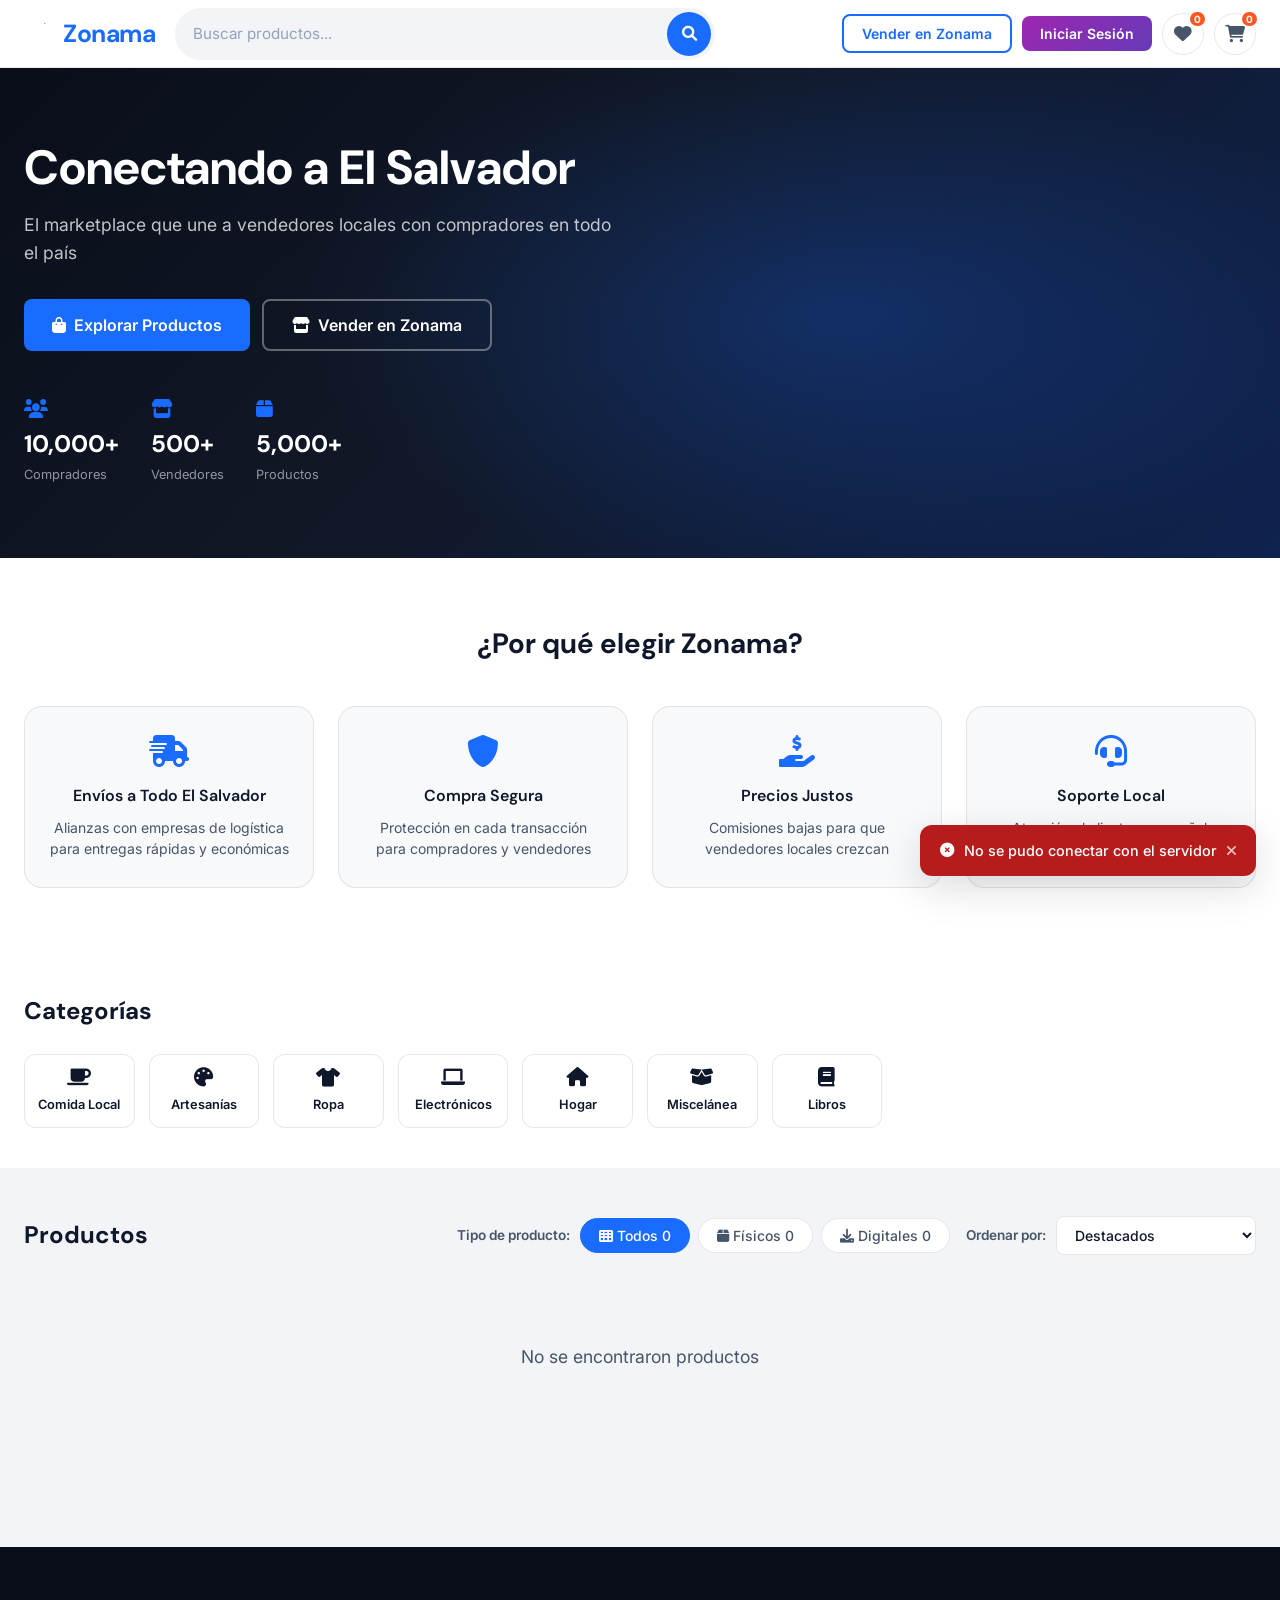
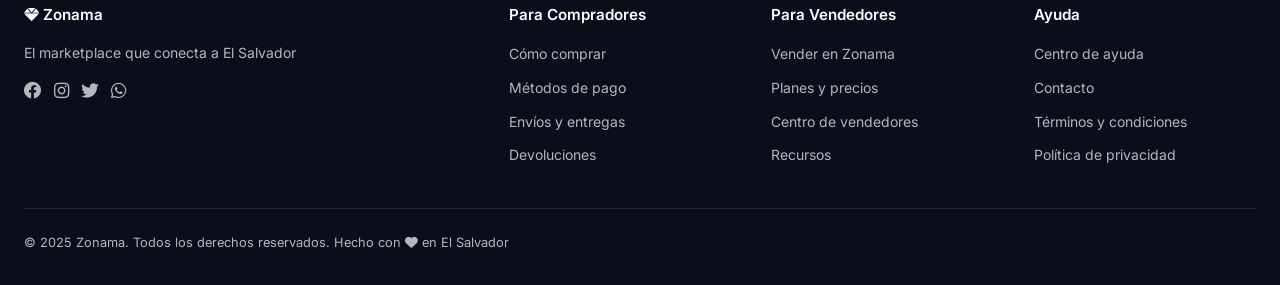
==== commit eacd961d: "Integración completa API + Frontend: auth JWT, productos desde BD, carrito, órdenes, perfil editable" ====
--- a/index.html
+++ b/index.html
@@ -32,6 +32,10 @@
             <div class="header-actions">
                 <button id="sellerBtn" class="btn-secondary">Vender en Zonama</button>
                 <button id="loginBtn" class="btn-primary">Iniciar Sesión</button>
+                <div class="orders-icon" id="ordersBtn" onclick="app.openOrders()" aria-label="Mis órdenes" style="display:none">
+                    <i class="fas fa-box"></i>
+                    <span id="ordersCount" class="cart-count">0</span>
+                </div>
                 <div class="wishlist-icon" onclick="app.openWishlist()" aria-label="Ver favoritos">
                     <i class="fas fa-heart"></i>
                     <span id="wishlistCount" class="cart-count">0</span>
@@ -718,6 +722,69 @@
                         <p style="color: var(--color-text-muted);">No tienes productos en favoritos</p>
                         <button class="btn-primary" onclick="app.hideModal('wishlistModal')" style="margin-top: 1rem;">Explorar Productos</button>
                     </div>
+                </div>
+            </div>
+        </div>
+
+        <!-- Profile Modal -->
+        <div id="profileModal" class="modal" role="dialog" aria-label="Mi perfil" aria-modal="true">
+            <div class="modal-content" style="max-width:480px">
+                <span class="close" aria-label="Cerrar">&times;</span>
+                <div class="cart-container">
+                    <h2><i class="fas fa-user-circle"></i> Mi Perfil</h2>
+
+                    <div style="display:flex;flex-direction:column;align-items:center;margin:1.5rem 0">
+                        <div id="profileAvatarWrapper" style="position:relative;width:90px;height:90px;margin-bottom:1rem">
+                            <img id="profileAvatarImg" src="" alt="Avatar"
+                                style="width:90px;height:90px;border-radius:50%;object-fit:cover;border:3px solid var(--color-border);background:#f1f3f4">
+                            <div id="profileAvatarFallback"
+                                style="display:none;width:90px;height:90px;border-radius:50%;background:var(--brand-primary);color:#fff;font-size:2rem;font-weight:700;align-items:center;justify-content:center;border:3px solid var(--color-border)">
+                            </div>
+                        </div>
+                        <span id="profileRoleBadge" style="background:var(--brand-primary);color:#fff;padding:.2rem .8rem;border-radius:999px;font-size:.8rem;font-weight:600"></span>
+                    </div>
+
+                    <form id="profileForm" style="display:flex;flex-direction:column;gap:1rem">
+                        <div class="form-group">
+                            <label for="profileName">Nombre</label>
+                            <input type="text" id="profileName" class="form-control" placeholder="Tu nombre" required>
+                        </div>
+                        <div class="form-group">
+                            <label for="profileEmail">Email</label>
+                            <input type="email" id="profileEmail" class="form-control" disabled style="opacity:.6;cursor:not-allowed">
+                        </div>
+                        <div class="form-group">
+                            <label for="profilePhone">Teléfono</label>
+                            <input type="text" id="profilePhone" class="form-control" placeholder="ej. 7777-1234">
+                        </div>
+                        <div class="form-group">
+                            <label for="profileAvatar">URL de foto de perfil</label>
+                            <input type="url" id="profileAvatar" class="form-control" placeholder="https://...">
+                        </div>
+                        <div class="form-group">
+                            <label>O subir foto desde tu dispositivo</label>
+                            <input type="file" id="profileAvatarFile" accept="image/*" class="form-control" style="padding:.4rem">
+                        </div>
+                        <div style="display:flex;gap:.75rem;margin-top:.5rem">
+                            <button type="submit" class="btn-primary" style="flex:1">
+                                <i class="fas fa-save"></i> Guardar cambios
+                            </button>
+                            <button type="button" class="btn-secondary" onclick="app.logout(); app.hideModal('profileModal')" style="flex:1">
+                                <i class="fas fa-sign-out-alt"></i> Cerrar sesión
+                            </button>
+                        </div>
+                    </form>
+                </div>
+            </div>
+        </div>
+
+        <!-- Orders Modal -->
+        <div id="ordersModal" class="modal" role="dialog" aria-label="Mis órdenes" aria-modal="true">
+            <div class="modal-content" style="max-width:700px">
+                <span class="close" aria-label="Cerrar">&times;</span>
+                <div class="cart-container">
+                    <h2><i class="fas fa-box"></i> Mis Órdenes</h2>
+                    <div id="ordersList"></div>
                 </div>
             </div>
         </div>
--- a/css/styles.css
+++ b/css/styles.css
@@ -142,8 +142,8 @@
 }
 .btn-primary:hover { background: var(--brand-dark); }
 
-/* Cart / Wishlist icons */
-.cart-icon, .wishlist-icon {
+/* Cart / Wishlist / Orders icons */
+.cart-icon, .wishlist-icon, .orders-icon {
   position: relative; cursor: pointer;
   width: 42px; height: 42px; border-radius: 50%;
   display: flex; align-items: center; justify-content: center;
@@ -151,7 +151,7 @@
   transition: var(--t); border: 1.5px solid var(--border);
   background: var(--surface);
 }
-.cart-icon:hover, .wishlist-icon:hover { color: var(--brand); border-color: var(--brand); background: rgba(var(--brand-rgb),.06); }
+.cart-icon:hover, .wishlist-icon:hover, .orders-icon:hover { color: var(--brand); border-color: var(--brand); background: rgba(var(--brand-rgb),.06); }
 .cart-count {
   position: absolute; top: -4px; right: -4px;
   background: var(--accent); color: white;
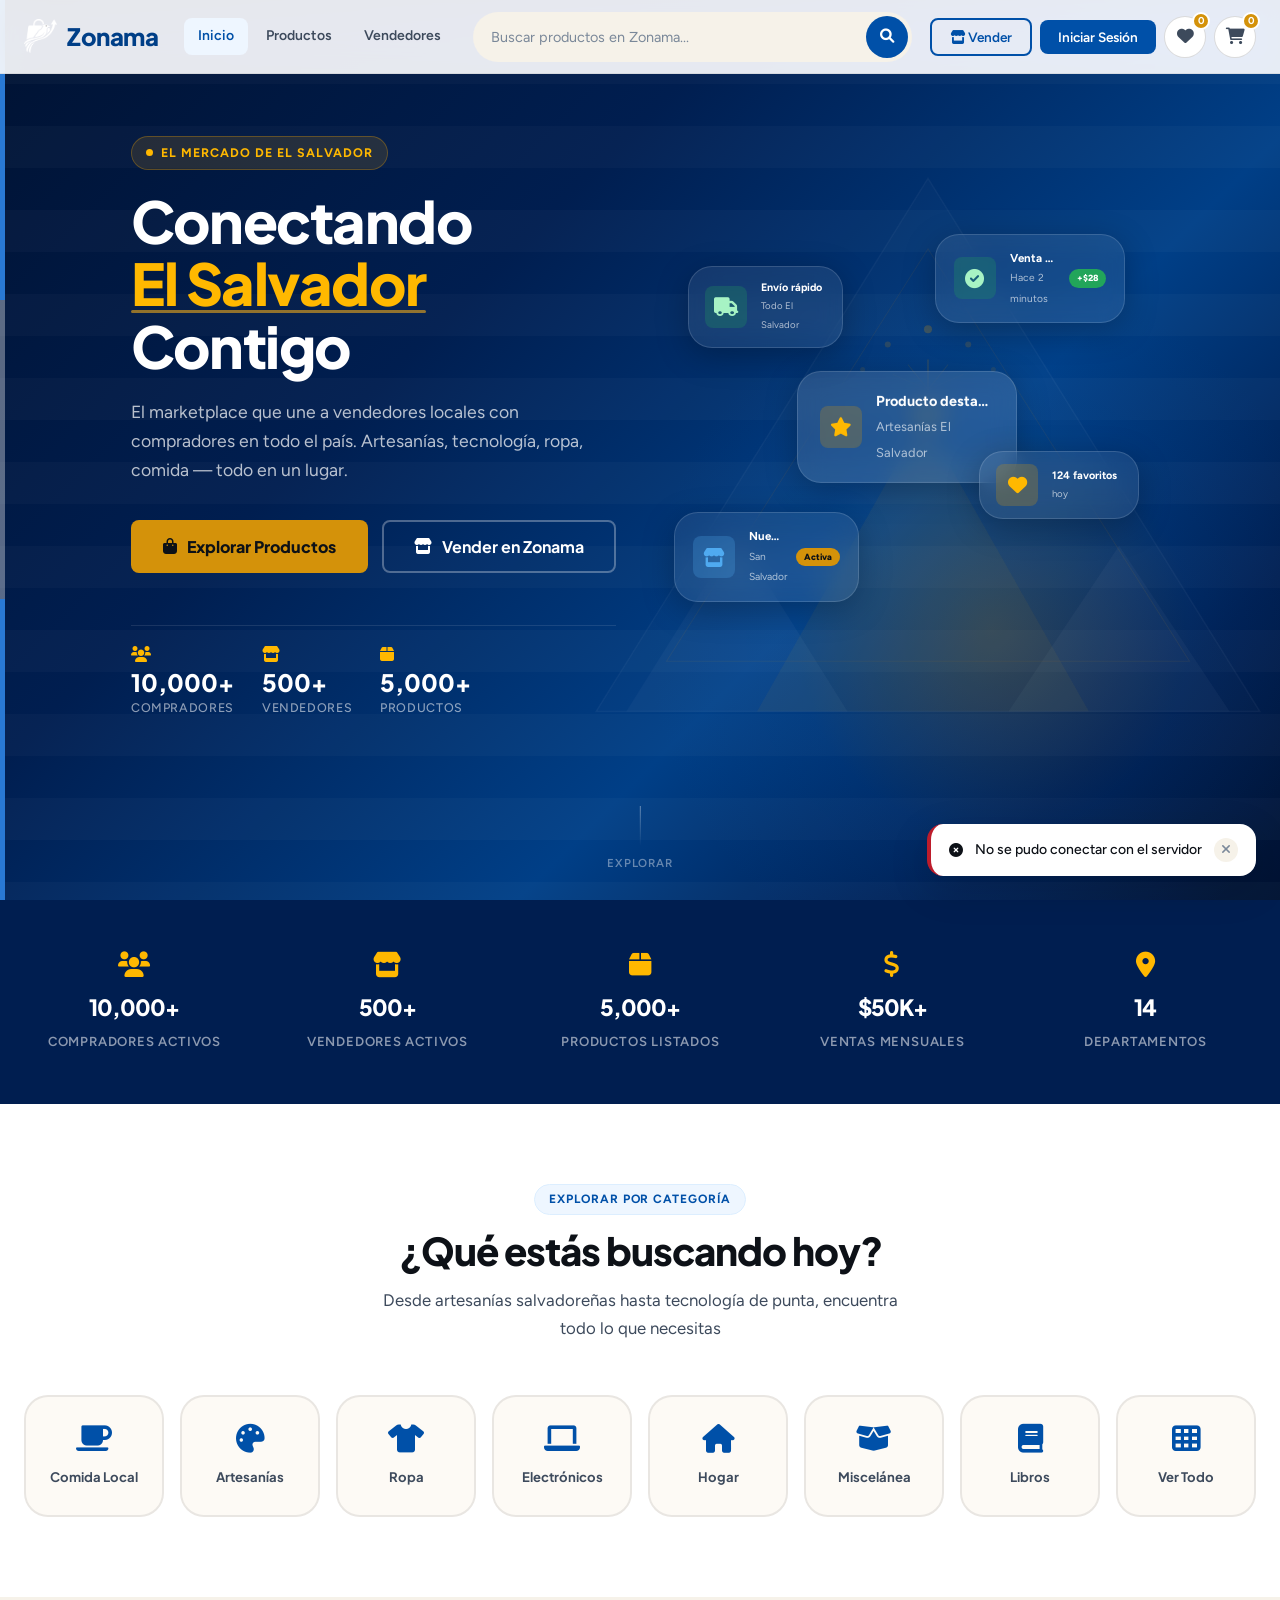
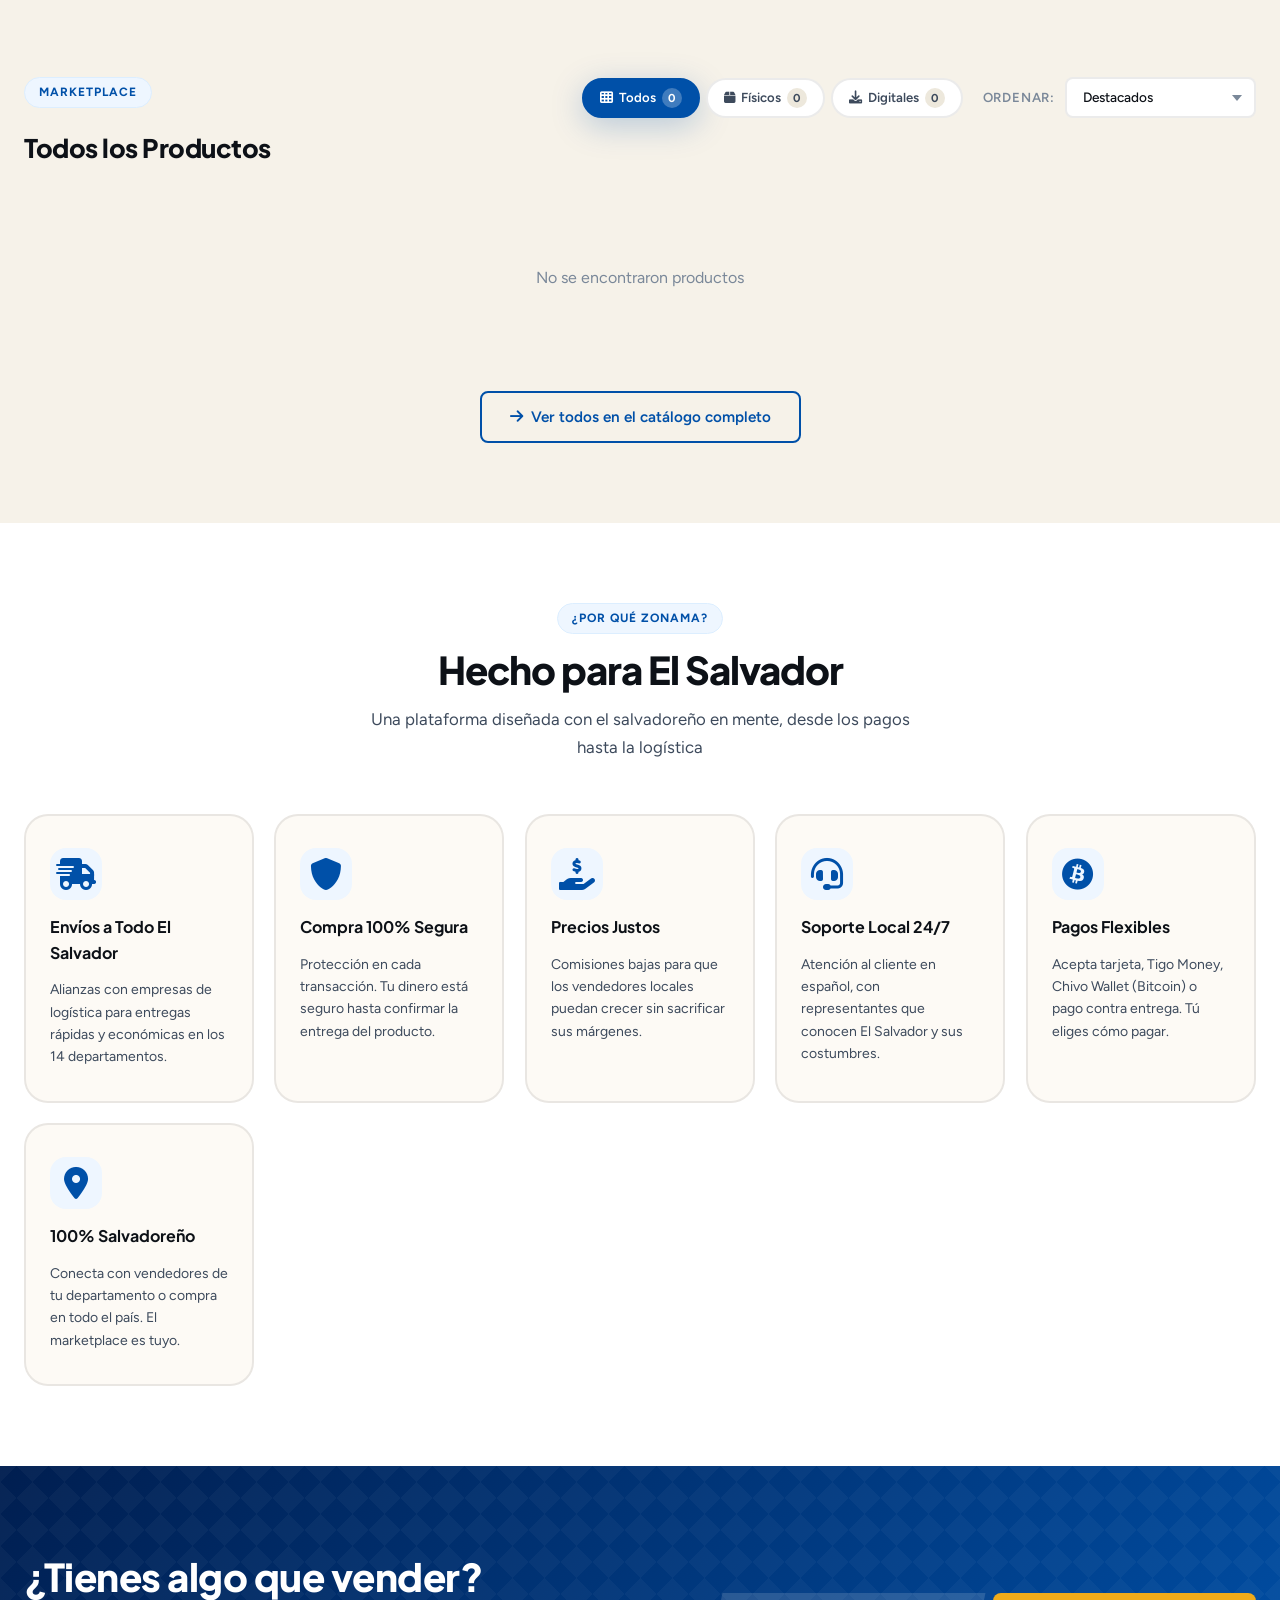
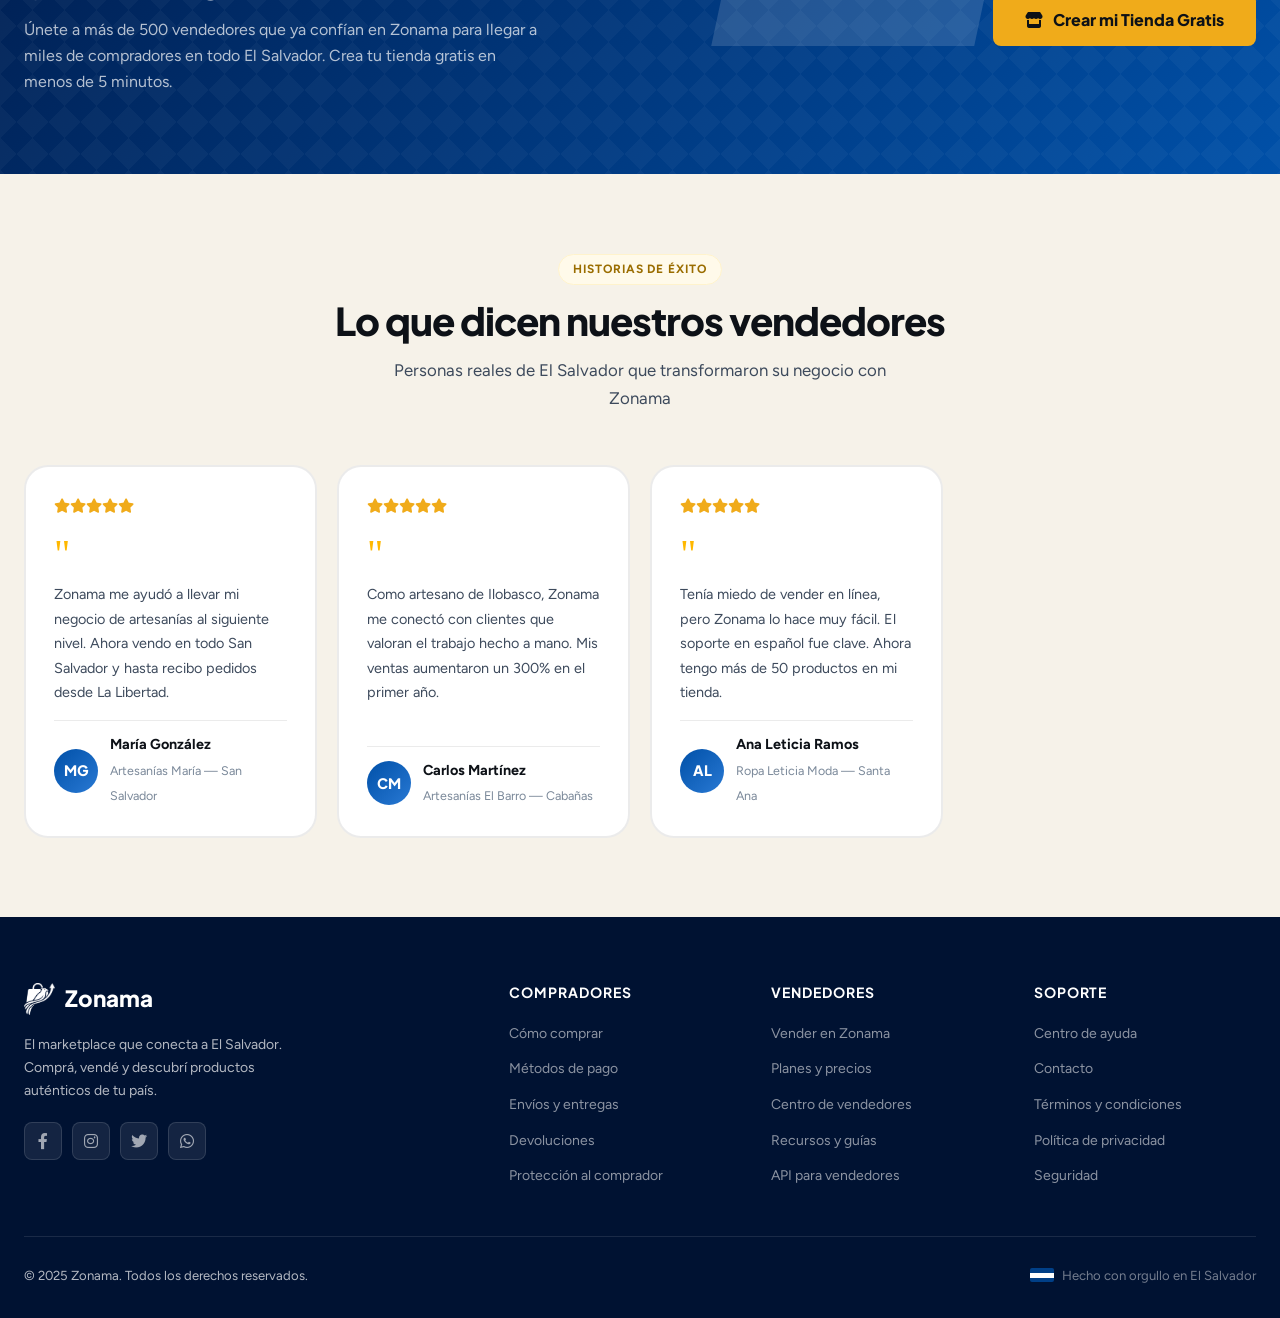
==== commit e39af1ff: "Rediseño completo Zonama: identidad salvadoreña, 3 páginas, animaciones cinemáticas - Nuevo css/styl" ====
--- a/index.html
+++ b/index.html
@@ -2,1106 +2,1689 @@
 <html lang="es">
 
 <head>
-    <meta charset="UTF-8">
-    <meta name="viewport" content="width=device-width, initial-scale=1.0">
-    <title>Zonama - Marketplace de El Salvador</title>
-    <link rel="stylesheet" href="css/styles.css">
-    <link href="https://cdnjs.cloudflare.com/ajax/libs/font-awesome/6.0.0/css/all.min.css" rel="stylesheet">
-
-    <link 
-    rel="stylesheet" 
-    href="https://unpkg.com/leaflet@1.9.4/dist/leaflet.css"
-/>
-
+  <meta charset="UTF-8">
+  <meta name="viewport" content="width=device-width, initial-scale=1.0">
+  <title>Zonama — Marketplace de El Salvador</title>
+  <meta name="description" content="El marketplace que conecta a vendedores locales con compradores en todo El Salvador. Compra y vende productos auténticos salvadoreños.">
+
+  <!-- Open Graph -->
+  <meta property="og:type"        content="website">
+  <meta property="og:title"       content="Zonama — Marketplace de El Salvador">
+  <meta property="og:description" content="El marketplace que une a vendedores locales con compradores en todo El Salvador. Artesanías, tecnología, ropa, comida — todo en un lugar.">
+  <meta property="og:url"         content="https://zonama.sv/">
+  <meta property="og:image"       content="https://zonama.sv/data/logo/Recurso 31-1.png">
+  <meta name="twitter:card"       content="summary_large_image">
+  <meta name="twitter:title"      content="Zonama — Marketplace de El Salvador">
+  <meta name="twitter:description" content="El marketplace salvadoreño. Compra y vende productos auténticos.">
+
+  <!-- Performance -->
+  <link rel="preconnect" href="https://fonts.googleapis.com">
+  <link rel="preconnect" href="https://fonts.gstatic.com" crossorigin>
+  <link rel="preconnect" href="https://cdnjs.cloudflare.com">
+
+  <link rel="stylesheet" href="css/styles.css">
+  <link rel="stylesheet" href="css/animations.css">
+  <link href="https://cdnjs.cloudflare.com/ajax/libs/font-awesome/6.0.0/css/all.min.css" rel="stylesheet">
+  <link rel="stylesheet" href="https://unpkg.com/leaflet@1.9.4/dist/leaflet.css">
+
+  <!-- Extra modal/product-detail styles that depend on original structure -->
+  <style>
+    /* Product detail modal layout */
+    .product-detail-modal { max-width: 900px; }
+    .product-detail-container {
+      display: grid;
+      grid-template-columns: 1fr 1.4fr 260px;
+      gap: 24px;
+    }
+    .product-detail-left {}
+    .product-image-main {
+      position: relative;
+      border-radius: var(--r-xl);
+      overflow: hidden;
+      aspect-ratio: 1;
+      background: var(--bg-2);
+      cursor: zoom-in;
+    }
+    .product-image-main img {
+      width: 100%; height: 100%;
+      object-fit: cover;
+    }
+    .zoom-hint {
+      position: absolute;
+      bottom: 10px; right: 10px;
+      padding: 5px 12px;
+      background: rgba(0,0,0,0.55);
+      color: white;
+      border-radius: var(--r-full);
+      font-size: 0.72rem;
+      display: flex;
+      align-items: center;
+      gap: 5px;
+      opacity: 0;
+      transition: opacity 0.2s;
+    }
+    .product-image-main:hover .zoom-hint { opacity: 1; }
+    .product-title-main {
+      font-family: var(--font-display);
+      font-size: 1.35rem;
+      font-weight: 800;
+      color: var(--text);
+      line-height: 1.25;
+      margin-bottom: 8px;
+    }
+    .product-brand-line {
+      font-size: 0.875rem;
+      color: var(--text-2);
+      margin-bottom: 8px;
+      display: flex;
+      gap: 6px;
+    }
+    .brand-label { color: var(--text-3); }
+    .brand-name { color: var(--brand); font-weight: 600; }
+    .product-rating-line {
+      display: flex;
+      align-items: center;
+      gap: 8px;
+      margin-bottom: 14px;
+    }
+    .stars-large { color: var(--gold-400); font-size: 1rem; }
+    .rating-text { font-size: 0.875rem; color: var(--text-2); font-weight: 600; }
+    .divider { height: 1px; background: var(--border); margin: 14px 0; }
+    .product-price-box { margin-bottom: 4px; }
+    .price-label { font-size: 0.78rem; color: var(--text-3); text-transform: uppercase; letter-spacing: 0.05em; margin-bottom: 4px; }
+    .price-main {
+      font-family: var(--font-display);
+      font-size: 2rem;
+      font-weight: 900;
+      color: var(--brand-dark);
+      line-height: 1;
+      margin-bottom: 6px;
+    }
+    .price-shipping { font-size: 0.78rem; color: var(--success); font-weight: 600; }
+    .product-about h3, .product-specs h3 {
+      font-family: var(--font-display);
+      font-size: 0.9rem;
+      font-weight: 700;
+      color: var(--text);
+      margin-bottom: 8px;
+    }
+    .product-description-text { font-size: 0.875rem; color: var(--text-2); line-height: 1.65; }
+    .specs-table { width: 100%; border-collapse: collapse; margin-top: 8px; }
+    .specs-table tr { border-bottom: 1px solid var(--border); }
+    .specs-table td { padding: 7px 0; font-size: 0.82rem; vertical-align: top; }
+    .spec-label { color: var(--text-3); width: 45%; padding-right: 10px; font-weight: 600; }
+    .spec-value { color: var(--text-2); }
+    .buy-box {
+      background: var(--surface-2);
+      border: 2px solid var(--border);
+      border-radius: var(--r-xl);
+      padding: 22px 18px;
+      display: flex;
+      flex-direction: column;
+      gap: 12px;
+    }
+    .buy-box-price {
+      font-family: var(--font-display);
+      font-size: 1.8rem;
+      font-weight: 900;
+      color: var(--brand-dark);
+    }
+    .stock-status {
+      font-size: 0.875rem;
+      font-weight: 600;
+      color: var(--success);
+      display: flex;
+      align-items: center;
+      gap: 6px;
+    }
+    .delivery-info { display: flex; flex-direction: column; gap: 10px; }
+    .delivery-line {
+      display: flex;
+      align-items: flex-start;
+      gap: 10px;
+      font-size: 0.82rem;
+      color: var(--text-2);
+    }
+    .delivery-line i { color: var(--brand); flex-shrink: 0; margin-top: 2px; }
+    .delivery-date { font-size: 0.78rem; color: var(--text-3); margin-top: 2px; }
+    .quantity-selector {
+      display: flex;
+      align-items: center;
+      gap: 10px;
+      font-size: 0.82rem;
+      color: var(--text-2);
+      font-weight: 600;
+    }
+    .quantity-select {
+      padding: 6px 10px;
+      border: 2px solid var(--border);
+      border-radius: var(--r-sm);
+      font-size: 0.85rem;
+      background: var(--surface);
+      cursor: pointer;
+    }
+    .btn-add-to-cart {
+      width: 100%;
+      padding: 13px;
+      background: var(--gold-400);
+      color: #0D1117;
+      border-radius: var(--r-sm);
+      font-family: var(--font-display);
+      font-weight: 800;
+      font-size: 0.9rem;
+      display: flex;
+      align-items: center;
+      justify-content: center;
+      gap: 8px;
+      transition: var(--t);
+    }
+    .btn-add-to-cart:hover { background: var(--gold-300); box-shadow: var(--sh-gold); }
+    .btn-buy-now {
+      width: 100%;
+      padding: 13px;
+      background: var(--brand);
+      color: white;
+      border-radius: var(--r-sm);
+      font-family: var(--font-display);
+      font-weight: 800;
+      font-size: 0.9rem;
+      display: flex;
+      align-items: center;
+      justify-content: center;
+      gap: 8px;
+      transition: var(--t);
+    }
+    .btn-buy-now:hover { background: var(--brand-dark); box-shadow: var(--sh-brand); }
+    .secure-transaction {
+      display: flex;
+      align-items: center;
+      gap: 6px;
+      font-size: 0.78rem;
+      color: var(--text-3);
+    }
+    .secure-transaction i { color: var(--success); }
+    .seller-info { font-size: 0.82rem; display: flex; flex-direction: column; gap: 4px; }
+    .seller-line { display: flex; gap: 6px; color: var(--text-2); }
+    .return-policy {
+      display: flex;
+      align-items: center;
+      gap: 6px;
+      font-size: 0.78rem;
+      color: var(--brand);
+      font-weight: 600;
+    }
+    .help-text { font-size: 0.82rem; color: var(--text-3); margin-bottom: 8px; }
+    .payment-methods {
+      display: flex;
+      flex-direction: column;
+      gap: 10px;
+      margin-bottom: 16px;
+    }
+    .payment-methods label {
+      display: flex;
+      align-items: center;
+      gap: 10px;
+      padding: 12px 14px;
+      background: var(--bg);
+      border-radius: var(--r-sm);
+      border: 2px solid var(--border);
+      cursor: pointer;
+      font-size: 0.875rem;
+      font-weight: 600;
+      color: var(--text-2);
+      transition: var(--t);
+    }
+    .payment-methods label:hover { border-color: var(--brand); color: var(--brand); background: var(--sv-50); }
+    .payment-methods input[type="radio"] { accent-color: var(--brand); }
+    .payment-form {
+      display: flex;
+      flex-direction: column;
+      gap: 10px;
+      margin-bottom: 16px;
+    }
+    .wishlist-empty { display: none; text-align: center; padding: 2rem; }
+    .lightbox-modal .modal-content {
+      background: transparent;
+      border: none;
+      box-shadow: none;
+      max-width: 90vw;
+      text-align: center;
+    }
+    .lightbox-content { display: flex; flex-direction: column; align-items: center; gap: 12px; }
+    #lightboxImage { max-height: 82vh; width: auto; max-width: 100%; border-radius: var(--r-lg); }
+    .lightbox-caption { color: rgba(255,255,255,0.75); font-size: 0.875rem; }
+    #checkoutMap { height: 300px; border-radius: var(--r-sm); overflow: hidden; }
+    .checkout-container h2 {
+      font-family: var(--font-display);
+      font-size: 1.4rem;
+      font-weight: 800;
+      margin-bottom: 20px;
+      color: var(--text);
+    }
+    .checkout-steps .step { display: none; }
+    .checkout-steps .step.active { display: block; }
+    .checkout-steps .step h3 {
+      font-family: var(--font-display);
+      font-size: 1.05rem;
+      font-weight: 700;
+      color: var(--text);
+      margin-bottom: 16px;
+    }
+    .order-confirmation-success {
+      text-align: center;
+      padding: 28px 0;
+    }
+    .order-confirmation-success i {
+      font-size: 3.5rem;
+      color: var(--success);
+      margin-bottom: 14px;
+      display: block;
+    }
+    .order-confirmation-success h3 {
+      font-family: var(--font-display);
+      font-size: 1.4rem;
+      font-weight: 800;
+      margin-bottom: 8px;
+    }
+    /* Seller products in dashboard */
+    .seller-product-item {
+      display: flex;
+      align-items: center;
+      gap: 14px;
+      padding: 14px;
+      background: var(--surface-2);
+      border-radius: var(--r-lg);
+      border: 1px solid var(--border);
+    }
+    .seller-product-item img {
+      width: 56px; height: 56px;
+      border-radius: var(--r-sm);
+      object-fit: cover;
+    }
+    .seller-product-info { flex: 1; min-width: 0; }
+    .seller-product-info h4 { font-size: 0.9rem; font-weight: 700; white-space: nowrap; overflow: hidden; text-overflow: ellipsis; }
+    .seller-product-info p { font-size: 0.8rem; color: var(--text-3); }
+    .btn-delete-product {
+      padding: 6px 12px;
+      background: var(--error);
+      color: white;
+      border-radius: var(--r-sm);
+      font-size: 0.78rem;
+      font-weight: 600;
+      transition: var(--t);
+    }
+    .btn-delete-product:hover { filter: brightness(1.1); }
+    /* Order card in orders modal */
+    .order-card {
+      background: var(--surface-2);
+      border-radius: var(--r-lg);
+      border: 1px solid var(--border);
+      padding: 16px;
+    }
+    .order-card-header {
+      display: flex;
+      justify-content: space-between;
+      align-items: center;
+      margin-bottom: 10px;
+    }
+    .order-card-header strong { font-family: var(--font-display); font-size: 0.9rem; font-weight: 700; }
+    .order-status {
+      padding: 3px 10px;
+      border-radius: var(--r-full);
+      font-size: 0.72rem;
+      font-weight: 700;
+      background: var(--sv-50);
+      color: var(--brand);
+    }
+    /* Mobile product detail */
+    @media (max-width: 768px) {
+      .product-detail-container {
+        grid-template-columns: 1fr;
+      }
+      .product-detail-right {
+        order: -1;
+      }
+    }
+  </style>
 </head>
 
 <body>
-    <!-- Header -->
-    <header class="header">
-        <div class="container">
-            <div class="logo">
-                <h1><img src="data/logo/Recurso 31-1.png" class="logo-icon-img"> Zonama</h1>
-            </div>
-
-            <div class="search-bar">
-                <label for="searchInput" class="sr-only">Buscar productos</label>
-                <input type="text" id="searchInput" placeholder="Buscar productos..." aria-label="Campo de búsqueda de productos">
-                <button id="searchBtn" aria-label="Buscar"><i class="fas fa-search" aria-hidden="true"></i></button>
-            </div>
-
-            <div class="header-actions">
-                <button id="sellerBtn" class="btn-secondary">Vender en Zonama</button>
-                <button id="loginBtn" class="btn-primary">Iniciar Sesión</button>
-                <div class="orders-icon" id="ordersBtn" onclick="app.openOrders()" aria-label="Mis órdenes" style="display:none">
-                    <i class="fas fa-box"></i>
-                    <span id="ordersCount" class="cart-count">0</span>
-                </div>
-                <div class="wishlist-icon" onclick="app.openWishlist()" aria-label="Ver favoritos">
-                    <i class="fas fa-heart"></i>
-                    <span id="wishlistCount" class="cart-count">0</span>
-                </div>
-                <div class="cart-icon" onclick="app.showModal('cartModal')" aria-label="Ver carrito">
-                    <i class="fas fa-shopping-cart"></i>
-                    <span id="cartCount" class="cart-count">0</span>
-                </div>
-            </div>
-        </div>
-    </header>
-
-    <!-- Main Content -->
-    <main class="main-content">
-        <!-- Hero -->
-        <section class="hero">
-            <div class="container">
-                <div class="hero-content">
-                    <h1>Conectando a El Salvador</h1>
-                    <p>El marketplace que une a vendedores locales con compradores en todo el país</p>
-                    <div class="hero-buttons">
-                        <button class="btn-hero-primary" onclick="document.querySelector('.products').scrollIntoView({behavior: 'smooth'})">
-                            <i class="fas fa-shopping-bag"></i> Explorar Productos
-                        </button>
-                        <button class="btn-hero-secondary" id="heroSellerBtn">
-                            <i class="fas fa-store"></i> Vender en Zonama
-                        </button>
-
+
+  <!-- Scroll progress bar -->
+  <div class="scroll-progress" id="scrollProgress" aria-hidden="true"></div>
+
+  <!-- ============================================================
+       NAVIGATION
+  ============================================================ -->
+  <header class="header" id="mainHeader">
+    <div class="container">
+
+      <div class="logo">
+        <a href="index.html">
+          <img src="data/logo/Recurso 31-1.png" class="logo-icon-img" alt="Zonama">
+          Zonama
+        </a>
+      </div>
+
+      <nav class="nav-links" aria-label="Navegación principal">
+        <a href="index.html" class="nav-link active">Inicio</a>
+        <a href="products.html" class="nav-link">Productos</a>
+        <a href="seller.html" class="nav-link">Vendedores</a>
+      </nav>
+
+      <div class="search-bar">
+        <label for="searchInput" class="sr-only">Buscar productos</label>
+        <input type="text" id="searchInput" placeholder="Buscar productos en Zonama..." aria-label="Campo de búsqueda">
+        <button id="searchBtn" aria-label="Buscar">
+          <i class="fas fa-search" aria-hidden="true"></i>
+        </button>
+      </div>
+
+      <div class="header-actions">
+        <button id="sellerBtn" class="btn-secondary">
+          <i class="fas fa-store"></i> Vender
+        </button>
+        <button id="loginBtn" class="btn-primary">
+          <i class="fas fa-user"></i> Entrar
+        </button>
+        <div class="orders-icon" id="ordersBtn" onclick="app.openOrders()" aria-label="Mis órdenes" style="display:none" role="button" tabindex="0">
+          <i class="fas fa-box"></i>
+          <span id="ordersCount" class="cart-count">0</span>
+        </div>
+        <div class="wishlist-icon" onclick="app.openWishlist()" aria-label="Ver favoritos" role="button" tabindex="0">
+          <i class="fas fa-heart"></i>
+          <span id="wishlistCount" class="cart-count">0</span>
+        </div>
+        <div class="cart-icon" onclick="app.showModal('cartModal')" aria-label="Ver carrito" role="button" tabindex="0">
+          <i class="fas fa-shopping-cart"></i>
+          <span id="cartCount" class="cart-count">0</span>
+        </div>
+      </div>
+
+    </div>
+  </header>
+
+  <main>
+
+    <!-- ============================================================
+         HERO — Cinematic, Full Viewport
+    ============================================================ -->
+    <section class="hero" id="hero">
+
+      <!-- El Salvador flag stripe accent -->
+      <div class="hero-flag-accent" aria-hidden="true"></div>
+
+      <!-- El Salvador coat-of-arms inspired SVG background -->
+      <svg class="hero-geo" viewBox="0 0 700 600" fill="none" xmlns="http://www.w3.org/2000/svg" aria-hidden="true">
+        <!-- Outer triangle (coat of arms) -->
+        <path d="M350 30 L680 560 L20 560 Z"
+              stroke="rgba(255,255,255,0.04)" stroke-width="1.5"
+              fill="rgba(255,255,255,0.015)"/>
+        <!-- Mid triangle -->
+        <path d="M350 100 L610 510 L90 510 Z"
+              stroke="rgba(212,146,10,0.08)" stroke-width="1"
+              fill="none"/>
+        <!-- Izalco volcano silhouette -->
+        <path d="M180 560 L330 295 L345 270 L360 295 L510 560 Z"
+              fill="rgba(212,146,10,0.06)"/>
+        <!-- Secondary volcano left -->
+        <path d="M50 560 L150 400 L160 385 L170 400 L270 560 Z"
+              fill="rgba(255,255,255,0.03)"/>
+        <!-- Secondary volcano right -->
+        <path d="M430 560 L530 410 L540 395 L550 410 L650 560 Z"
+              fill="rgba(255,255,255,0.03)"/>
+        <!-- Eruption glow at peak -->
+        <ellipse cx="350" cy="265" rx="18" ry="10"
+                 fill="rgba(212,146,10,0.20)"/>
+        <!-- Gold sun rays from peak -->
+        <line x1="350" y1="240" x2="350" y2="210" stroke="rgba(212,146,10,0.18)" stroke-width="1.5"/>
+        <line x1="350" y1="240" x2="370" y2="215" stroke="rgba(212,146,10,0.12)" stroke-width="1"/>
+        <line x1="350" y1="240" x2="330" y2="215" stroke="rgba(212,146,10,0.12)" stroke-width="1"/>
+        <line x1="350" y1="240" x2="385" y2="225" stroke="rgba(212,146,10,0.08)" stroke-width="1"/>
+        <line x1="350" y1="240" x2="315" y2="225" stroke="rgba(212,146,10,0.08)" stroke-width="1"/>
+        <!-- 5 stars (flag) -->
+        <circle cx="350" cy="180" r="4" fill="rgba(212,146,10,0.25)"/>
+        <circle cx="310" cy="195" r="3" fill="rgba(212,146,10,0.18)"/>
+        <circle cx="390" cy="195" r="3" fill="rgba(212,146,10,0.18)"/>
+        <circle cx="285" cy="220" r="2.5" fill="rgba(212,146,10,0.12)"/>
+        <circle cx="415" cy="220" r="2.5" fill="rgba(212,146,10,0.12)"/>
+      </svg>
+
+      <div class="container">
+
+        <!-- Left: text -->
+        <div class="hero-content">
+          <div class="hero-badge hero-badge-in">
+            <span class="hero-badge-dot"></span>
+            El Mercado de El Salvador
+          </div>
+
+          <h1 class="hero-animate-1">
+            Conectando<br>
+            <span class="highlight">El Salvador</span><br>
+            Contigo
+          </h1>
+
+          <p class="hero-animate-2">
+            El marketplace que une a vendedores locales con compradores en
+            todo el país. Artesanías, tecnología, ropa, comida — todo en un lugar.
+          </p>
+
+          <div class="hero-buttons hero-animate-3">
+            <button class="btn-hero-primary btn-press"
+                    onclick="document.querySelector('.products').scrollIntoView({behavior:'smooth'})">
+              <i class="fas fa-shopping-bag"></i>
+              Explorar Productos
+            </button>
+            <button class="btn-hero-secondary btn-press" id="heroSellerBtn">
+              <i class="fas fa-store"></i>
+              Vender en Zonama
+            </button>
+          </div>
+
+          <div class="hero-stats hero-animate-4">
+            <div class="stat">
+              <i class="fas fa-users"></i>
+              <span class="stat-number">10,000+</span>
+              <span class="stat-label">Compradores</span>
+            </div>
+            <div class="stat">
+              <i class="fas fa-store"></i>
+              <span class="stat-number">500+</span>
+              <span class="stat-label">Vendedores</span>
+            </div>
+            <div class="stat">
+              <i class="fas fa-box"></i>
+              <span class="stat-number">5,000+</span>
+              <span class="stat-label">Productos</span>
+            </div>
+          </div>
+        </div>
+
+        <!-- Right: floating product cards visual -->
+        <div class="hero-visual" aria-hidden="true">
+
+          <div class="hero-float-card hero-float-main float-2">
+            <div class="float-icon float-icon-gold">
+              <i class="fas fa-star"></i>
+            </div>
+            <div class="float-text">
+              <strong>Producto destacado</strong>
+              <span>Artesanías El Salvador</span>
+            </div>
+          </div>
+
+          <div class="hero-float-card hero-float-card-1 float-1">
+            <div class="float-icon float-icon-green">
+              <i class="fas fa-check-circle"></i>
+            </div>
+            <div class="float-text">
+              <strong>Venta completada</strong>
+              <span>Hace 2 minutos</span>
+            </div>
+            <div class="float-badge green">+$28</div>
+          </div>
+
+          <div class="hero-float-card hero-float-card-2 float-3">
+            <div class="float-icon float-icon-blue">
+              <i class="fas fa-store"></i>
+            </div>
+            <div class="float-text">
+              <strong>Nueva tienda</strong>
+              <span>San Salvador</span>
+            </div>
+            <div class="float-badge">Activa</div>
+          </div>
+
+          <div class="hero-float-card hero-float-card-3 float-4">
+            <div class="float-icon float-icon-gold">
+              <i class="fas fa-heart"></i>
+            </div>
+            <div class="float-text">
+              <strong>124 favoritos</strong>
+              <span>hoy</span>
+            </div>
+          </div>
+
+          <div class="hero-float-card hero-float-card-4 float-2">
+            <div class="float-icon float-icon-green">
+              <i class="fas fa-truck"></i>
+            </div>
+            <div class="float-text">
+              <strong>Envío rápido</strong>
+              <span>Todo El Salvador</span>
+            </div>
+          </div>
+
+        </div>
+      </div>
+
+      <!-- Scroll indicator -->
+      <div class="hero-scroll" aria-hidden="true">
+        <div class="hero-scroll-line"></div>
+        <span>Explorar</span>
+      </div>
+    </section>
+
+    <!-- ============================================================
+         STATS STRIP
+    ============================================================ -->
+    <div class="stats-strip">
+      <div class="container">
+        <div class="stat-item reveal stagger-1">
+          <i class="fas fa-users"></i>
+          <strong>10,000+</strong>
+          <span>Compradores Activos</span>
+        </div>
+        <div class="stat-item reveal stagger-2">
+          <i class="fas fa-store"></i>
+          <strong>500+</strong>
+          <span>Vendedores Activos</span>
+        </div>
+        <div class="stat-item reveal stagger-3">
+          <i class="fas fa-box"></i>
+          <strong>5,000+</strong>
+          <span>Productos Listados</span>
+        </div>
+        <div class="stat-item reveal stagger-4">
+          <i class="fas fa-dollar-sign"></i>
+          <strong>$50K+</strong>
+          <span>Ventas Mensuales</span>
+        </div>
+        <div class="stat-item reveal stagger-5">
+          <i class="fas fa-map-marker-alt"></i>
+          <strong>14</strong>
+          <span>Departamentos</span>
+        </div>
+      </div>
+    </div>
+
+    <!-- ============================================================
+         CATEGORIES
+    ============================================================ -->
+    <section class="categories" id="categories">
+      <div class="container">
+        <div class="section-header reveal">
+          <span class="section-label">Explorar por categoría</span>
+          <h2 class="section-title">¿Qué estás buscando hoy?</h2>
+          <p class="section-subtitle">Desde artesanías salvadoreñas hasta tecnología de punta, encuentra todo lo que necesitas</p>
+        </div>
+
+        <div class="category-grid">
+          <div class="category-card reveal stagger-1" data-category="food">
+            <i class="fas fa-coffee"></i>
+            <h3>Comida Local</h3>
+          </div>
+          <div class="category-card reveal stagger-2" data-category="crafts">
+            <i class="fas fa-palette"></i>
+            <h3>Artesanías</h3>
+          </div>
+          <div class="category-card reveal stagger-3" data-category="clothing">
+            <i class="fas fa-tshirt"></i>
+            <h3>Ropa</h3>
+          </div>
+          <div class="category-card reveal stagger-4" data-category="electronics">
+            <i class="fas fa-laptop"></i>
+            <h3>Electrónicos</h3>
+          </div>
+          <div class="category-card reveal stagger-5" data-category="home">
+            <i class="fas fa-home"></i>
+            <h3>Hogar</h3>
+          </div>
+          <div class="category-card reveal stagger-6" data-category="misc">
+            <i class="fas fa-box-open"></i>
+            <h3>Miscelánea</h3>
+          </div>
+          <div class="category-card reveal stagger-7" data-category="books">
+            <i class="fas fa-book"></i>
+            <h3>Libros</h3>
+          </div>
+          <div class="category-card reveal stagger-8" data-category="all">
+            <i class="fas fa-th"></i>
+            <h3>Ver Todo</h3>
+          </div>
+        </div>
+      </div>
+    </section>
+
+    <!-- ============================================================
+         PRODUCTS SECTION
+    ============================================================ -->
+    <section class="products" id="products-section">
+      <div class="container">
+        <div class="products-header">
+          <div>
+            <div style="margin-bottom:6px">
+              <span class="section-label">Marketplace</span>
+            </div>
+            <h2 class="reveal">Todos los Productos</h2>
+          </div>
+
+          <div class="filter-bar">
+            <div class="filter-group">
+              <label class="filter-label sr-only">Tipo:</label>
+              <div class="filter-buttons">
+                <button class="filter-btn active" data-filter="all" onclick="app.filterByType('all')">
+                  <i class="fas fa-th"></i>
+                  <span>Todos</span>
+                  <span class="filter-count" id="countAll">0</span>
+                </button>
+                <button class="filter-btn" data-filter="physical" onclick="app.filterByType('physical')">
+                  <i class="fas fa-box"></i>
+                  <span>Físicos</span>
+                  <span class="filter-count" id="countPhysical">0</span>
+                </button>
+                <button class="filter-btn" data-filter="digital" onclick="app.filterByType('digital')">
+                  <i class="fas fa-download"></i>
+                  <span>Digitales</span>
+                  <span class="filter-count" id="countDigital">0</span>
+                </button>
+              </div>
+            </div>
+            <div class="sort-group">
+              <label class="filter-label" for="sortBy">Ordenar:</label>
+              <select id="sortBy" class="sort-select" onchange="app.sortProducts(this.value)">
+                <option value="featured">Destacados</option>
+                <option value="price-low">Precio: Menor a Mayor</option>
+                <option value="price-high">Precio: Mayor a Menor</option>
+                <option value="rating">Mejor Calificación</option>
+                <option value="newest">Más Recientes</option>
+              </select>
+            </div>
+          </div>
+        </div>
+
+        <div id="productsGrid" class="products-grid">
+          <!-- Products rendered by script.js -->
+        </div>
+
+        <div style="text-align:center; margin-top:36px">
+          <a href="products.html" class="btn-secondary" style="display:inline-flex; align-items:center; gap:8px; padding:12px 28px; font-size:0.95rem;">
+            <i class="fas fa-arrow-right"></i>
+            Ver todos en el catálogo completo
+          </a>
+        </div>
+      </div>
+    </section>
+
+    <!-- ============================================================
+         BENEFITS
+    ============================================================ -->
+    <section class="benefits">
+      <div class="container">
+        <div class="section-header reveal">
+          <span class="section-label">¿Por qué Zonama?</span>
+          <h2 class="section-title">Hecho para El Salvador</h2>
+          <p class="section-subtitle">Una plataforma diseñada con el salvadoreño en mente, desde los pagos hasta la logística</p>
+        </div>
+
+        <div class="benefits-grid">
+          <div class="benefit-card reveal stagger-1">
+            <i class="fas fa-shipping-fast"></i>
+            <h3>Envíos a Todo El Salvador</h3>
+            <p>Alianzas con empresas de logística para entregas rápidas y económicas en los 14 departamentos.</p>
+          </div>
+          <div class="benefit-card reveal stagger-2">
+            <i class="fas fa-shield-alt"></i>
+            <h3>Compra 100% Segura</h3>
+            <p>Protección en cada transacción. Tu dinero está seguro hasta confirmar la entrega del producto.</p>
+          </div>
+          <div class="benefit-card reveal stagger-3">
+            <i class="fas fa-hand-holding-usd"></i>
+            <h3>Precios Justos</h3>
+            <p>Comisiones bajas para que los vendedores locales puedan crecer sin sacrificar sus márgenes.</p>
+          </div>
+          <div class="benefit-card reveal stagger-4">
+            <i class="fas fa-headset"></i>
+            <h3>Soporte Local 24/7</h3>
+            <p>Atención al cliente en español, con representantes que conocen El Salvador y sus costumbres.</p>
+          </div>
+          <div class="benefit-card reveal stagger-5">
+            <i class="fab fa-bitcoin"></i>
+            <h3>Pagos Flexibles</h3>
+            <p>Acepta tarjeta, Tigo Money, Chivo Wallet (Bitcoin) o pago contra entrega. Tú eliges cómo pagar.</p>
+          </div>
+          <div class="benefit-card reveal stagger-6">
+            <i class="fas fa-map-marker-alt"></i>
+            <h3>100% Salvadoreño</h3>
+            <p>Conecta con vendedores de tu departamento o compra en todo el país. El marketplace es tuyo.</p>
+          </div>
+        </div>
+      </div>
+    </section>
+
+    <!-- ============================================================
+         SELLER CTA BANNER
+    ============================================================ -->
+    <section class="seller-cta-banner">
+      <div class="container">
+        <div class="reveal-left">
+          <h2>¿Tienes algo que vender?</h2>
+          <p>Únete a más de 500 vendedores que ya confían en Zonama para llegar a miles de compradores en todo El Salvador. Crea tu tienda gratis en menos de 5 minutos.</p>
+        </div>
+        <div class="reveal-right">
+          <button class="btn-cta-gold btn-press" id="ctaSellerBtn" onclick="app.showModal('sellerModal')">
+            <i class="fas fa-store"></i>
+            Crear mi Tienda Gratis
+          </button>
+        </div>
+      </div>
+    </section>
+
+    <!-- ============================================================
+         TESTIMONIALS
+    ============================================================ -->
+    <section class="testimonials">
+      <div class="container">
+        <div class="section-header reveal">
+          <span class="section-label gold">Historias de Éxito</span>
+          <h2 class="section-title">Lo que dicen nuestros vendedores</h2>
+          <p class="section-subtitle">Personas reales de El Salvador que transformaron su negocio con Zonama</p>
+        </div>
+
+        <div class="testimonials-grid">
+          <div class="testimonial-card reveal stagger-1">
+            <div class="testimonial-stars">
+              <i class="fas fa-star"></i><i class="fas fa-star"></i><i class="fas fa-star"></i><i class="fas fa-star"></i><i class="fas fa-star"></i>
+            </div>
+            <div class="testimonial-quote">"</div>
+            <p>Zonama me ayudó a llevar mi negocio de artesanías al siguiente nivel. Ahora vendo en todo San Salvador y hasta recibo pedidos desde La Libertad.</p>
+            <div class="testimonial-author">
+              <div class="testimonial-avatar">MG</div>
+              <div class="testimonial-author-info">
+                <strong>María González</strong>
+                <span>Artesanías María — San Salvador</span>
+              </div>
+            </div>
+          </div>
+
+          <div class="testimonial-card reveal stagger-2">
+            <div class="testimonial-stars">
+              <i class="fas fa-star"></i><i class="fas fa-star"></i><i class="fas fa-star"></i><i class="fas fa-star"></i><i class="fas fa-star"></i>
+            </div>
+            <div class="testimonial-quote">"</div>
+            <p>Como artesano de Ilobasco, Zonama me conectó con clientes que valoran el trabajo hecho a mano. Mis ventas aumentaron un 300% en el primer año.</p>
+            <div class="testimonial-author">
+              <div class="testimonial-avatar">CM</div>
+              <div class="testimonial-author-info">
+                <strong>Carlos Martínez</strong>
+                <span>Artesanías El Barro — Cabañas</span>
+              </div>
+            </div>
+          </div>
+
+          <div class="testimonial-card reveal stagger-3">
+            <div class="testimonial-stars">
+              <i class="fas fa-star"></i><i class="fas fa-star"></i><i class="fas fa-star"></i><i class="fas fa-star"></i><i class="fas fa-star"></i>
+            </div>
+            <div class="testimonial-quote">"</div>
+            <p>Tenía miedo de vender en línea, pero Zonama lo hace muy fácil. El soporte en español fue clave. Ahora tengo más de 50 productos en mi tienda.</p>
+            <div class="testimonial-author">
+              <div class="testimonial-avatar">AL</div>
+              <div class="testimonial-author-info">
+                <strong>Ana Leticia Ramos</strong>
+                <span>Ropa Leticia Moda — Santa Ana</span>
+              </div>
+            </div>
+          </div>
+        </div>
+      </div>
+    </section>
+
+    <!-- ============================================================
+         ALL MODALS (HTML preserved, restyled via CSS)
+    ============================================================ -->
+
+    <!-- Auth Modal -->
+    <div id="authModal" class="modal" role="dialog" aria-label="Iniciar sesión o registrarse" aria-modal="true">
+      <div class="modal-content">
+        <span class="close" aria-label="Cerrar formulario">&times;</span>
+        <div class="auth-container">
+          <div class="auth-tabs">
+            <button class="tab-btn active" data-tab="login">Iniciar Sesión</button>
+            <button class="tab-btn" data-tab="register">Crear Cuenta</button>
+          </div>
+          <div id="loginForm" class="auth-form active">
+            <h2>Bienvenido de vuelta</h2>
+            <form>
+              <input type="email" placeholder="Email" required>
+              <input type="password" placeholder="Contraseña" required>
+              <button type="submit" class="btn-primary">Iniciar Sesión</button>
+            </form>
+          </div>
+          <div id="registerForm" class="auth-form">
+            <h2>Crear Cuenta</h2>
+            <form>
+              <input type="text" placeholder="Nombre completo" required>
+              <input type="email" placeholder="Email" required>
+              <input type="tel" placeholder="Teléfono (opcional)">
+              <select required>
+                <option value="">Departamento</option>
+                <option value="san-salvador">San Salvador</option>
+                <option value="la-libertad">La Libertad</option>
+                <option value="santa-ana">Santa Ana</option>
+                <option value="san-miguel">San Miguel</option>
+                <option value="usulutan">Usulután</option>
+                <option value="la-paz">La Paz</option>
+                <option value="sonsonate">Sonsonate</option>
+                <option value="chalatenango">Chalatenango</option>
+                <option value="la-union">La Unión</option>
+                <option value="ahuachapan">Ahuachapán</option>
+                <option value="cabanas">Cabañas</option>
+                <option value="cuscatlan">Cuscatlán</option>
+                <option value="morazan">Morazán</option>
+                <option value="san-vicente">San Vicente</option>
+              </select>
+              <input type="password" placeholder="Contraseña" required>
+              <input type="password" placeholder="Confirmar contraseña" required>
+              <button type="submit" class="btn-primary">Crear Cuenta</button>
+            </form>
+          </div>
+        </div>
+      </div>
+    </div>
+
+    <!-- Seller Info Modal -->
+    <div id="sellerModal" class="modal" role="dialog" aria-label="Vender en Zonama" aria-modal="true">
+      <div class="modal-content seller-modal">
+        <span class="close" aria-label="Cerrar">&times;</span>
+        <div class="seller-container">
+          <div class="seller-hero">
+            <h1>Vende en Zonama</h1>
+            <p class="seller-tagline">El marketplace que conecta a vendedores salvadoreños con miles de compradores</p>
+            <div class="seller-stats">
+              <div class="stat-item">
+                <strong>500+</strong>
+                <span>Vendedores activos</span>
+              </div>
+              <div class="stat-item">
+                <strong>10,000+</strong>
+                <span>Compradores mensuales</span>
+              </div>
+              <div class="stat-item">
+                <strong>$50K+</strong>
+                <span>Ventas mensuales</span>
+              </div>
+            </div>
+          </div>
+
+          <div class="why-sell-section">
+            <h2>¿Por qué vender en Zonama?</h2>
+            <div class="why-sell-grid">
+              <div class="why-sell-card">
+                <div class="icon-circle"><i class="fas fa-store"></i></div>
+                <div>
+                  <h3>Fácil de empezar</h3>
+                  <p>Crea tu tienda en minutos. Sin costos iniciales ni complicaciones técnicas.</p>
+                </div>
+              </div>
+              <div class="why-sell-card">
+                <div class="icon-circle"><i class="fas fa-users"></i></div>
+                <div>
+                  <h3>Audiencia local</h3>
+                  <p>Accede a miles de compradores salvadoreños buscando productos como los tuyos.</p>
+                </div>
+              </div>
+              <div class="why-sell-card">
+                <div class="icon-circle"><i class="fas fa-truck"></i></div>
+                <div>
+                  <h3>Logística integrada</h3>
+                  <p>Alianzas con empresas de envío para entregas rápidas en todo El Salvador.</p>
+                </div>
+              </div>
+              <div class="why-sell-card">
+                <div class="icon-circle"><i class="fas fa-dollar-sign"></i></div>
+                <div>
+                  <h3>Pagos seguros</h3>
+                  <p>Recibe tus pagos de forma segura y rápida. Múltiples métodos de pago disponibles.</p>
+                </div>
+              </div>
+            </div>
+          </div>
+
+          <div class="plans-section">
+            <h2>Elige el plan perfecto para tu negocio</h2>
+            <p class="plans-subtitle">Comienza gratis y crece a tu ritmo</p>
+            <div class="seller-plans">
+              <div class="plan-card">
+                <div class="plan-header">
+                  <h3>Plan Básico</h3>
+                  <div class="plan-price">
+                    <span class="price-amount">$0</span>
+                    <span class="price-period">/mes</span>
+                  </div>
+                  <p class="plan-description">Perfecto para empezar</p>
+                </div>
+                <ul class="plan-features">
+                  <li><i class="fas fa-check-circle"></i> Hasta 10 productos</li>
+                  <li><i class="fas fa-check-circle"></i> Comisión del 8% por venta</li>
+                  <li><i class="fas fa-check-circle"></i> Soporte por email</li>
+                  <li><i class="fas fa-check-circle"></i> Panel de ventas básico</li>
+                  <li><i class="fas fa-check-circle"></i> Listado en búsquedas</li>
+                </ul>
+                <button class="btn-plan btn-plan-basic">Comenzar Gratis</button>
+              </div>
+              <div class="plan-card plan-featured">
+                <div class="plan-badge">Más Popular</div>
+                <div class="plan-header">
+                  <h3>Plan Profesional</h3>
+                  <div class="plan-price">
+                    <span class="price-amount">$15</span>
+                    <span class="price-period">/mes</span>
+                  </div>
+                  <p class="plan-description">Para negocios en crecimiento</p>
+                </div>
+                <ul class="plan-features">
+                  <li><i class="fas fa-check-circle"></i> Productos ilimitados</li>
+                  <li><i class="fas fa-check-circle"></i> Comisión del 5% por venta</li>
+                  <li><i class="fas fa-check-circle"></i> Soporte prioritario 24/7</li>
+                  <li><i class="fas fa-check-circle"></i> Análisis y reportes avanzados</li>
+                  <li><i class="fas fa-check-circle"></i> Destacado en búsquedas</li>
+                  <li><i class="fas fa-check-circle"></i> Promociones especiales</li>
+                  <li><i class="fas fa-check-circle"></i> Badge de vendedor verificado</li>
+                </ul>
+                <button class="btn-plan btn-plan-pro">Elegir Plan Profesional</button>
+              </div>
+              <div class="plan-card">
+                <div class="plan-header">
+                  <h3>Plan Empresarial</h3>
+                  <div class="plan-price">
+                    <span class="price-amount">$40</span>
+                    <span class="price-period">/mes</span>
+                  </div>
+                  <p class="plan-description">Para grandes volúmenes</p>
+                </div>
+                <ul class="plan-features">
+                  <li><i class="fas fa-check-circle"></i> Todo del Plan Profesional</li>
+                  <li><i class="fas fa-check-circle"></i> Comisión del 3% por venta</li>
+                  <li><i class="fas fa-check-circle"></i> Gerente de cuenta dedicado</li>
+                  <li><i class="fas fa-check-circle"></i> Publicidad destacada</li>
+                  <li><i class="fas fa-check-circle"></i> API personalizada</li>
+                  <li><i class="fas fa-check-circle"></i> Reportes personalizados</li>
+                  <li><i class="fas fa-check-circle"></i> Integración con tu sistema</li>
+                </ul>
+                <button class="btn-plan btn-plan-enterprise">Contactar Ventas</button>
+              </div>
+            </div>
+          </div>
+
+          <div class="success-section">
+            <h2>Historias de éxito</h2>
+            <div class="success-grid">
+              <div class="success-card">
+                <div class="quote-icon">"</div>
+                <p>"Zonama me ayudó a llevar mi negocio de artesanías al siguiente nivel. Ahora vendo en todo San Salvador."</p>
+                <div class="success-author">
+                  <strong>María González</strong>
+                  <span>Artesanías María</span>
+                </div>
+              </div>
+              <div class="success-card">
+                <div class="quote-icon">"</div>
+                <p>"Como artesano de Ilobasco, Zonama me conectó con clientes que valoran el trabajo hecho a mano."</p>
+                <div class="success-author">
+                  <strong>Carlos Martínez</strong>
+                  <span>Artesanías El Barro</span>
+                </div>
+              </div>
+            </div>
+          </div>
+
+          <div class="seller-cta">
+            <h2>¿Listo para empezar a vender?</h2>
+            <p>Únete a cientos de vendedores salvadoreños que ya confían en Zonama</p>
+            <button class="btn-cta-large" onclick="app.openSellerRegistration()">Crear mi tienda gratis</button>
+            <p class="cta-note">Sin tarjeta de crédito requerida • Configuración en 5 minutos</p>
+          </div>
+        </div>
+      </div>
+    </div>
+
+    <!-- Seller Registration Modal -->
+    <div id="sellerRegistrationModal" class="modal" role="dialog" aria-label="Registro de vendedor" aria-modal="true">
+      <div class="modal-content seller-registration-modal">
+        <span class="close" aria-label="Cerrar">&times;</span>
+        <div class="registration-container">
+          <h2>Crea tu tienda en Zonama</h2>
+          <p class="registration-subtitle">Completa tu información para empezar a vender</p>
+          <form id="sellerRegistrationForm" class="seller-form">
+            <div class="form-section">
+              <h3>Información Personal</h3>
+              <div class="form-row">
+                <div class="form-group">
+                  <label for="sellerName">Nombre completo *</label>
+                  <input type="text" id="sellerName" required>
+                </div>
+                <div class="form-group">
+                  <label for="sellerEmail">Email *</label>
+                  <input type="email" id="sellerEmail" required>
+                </div>
+              </div>
+              <div class="form-row">
+                <div class="form-group">
+                  <label for="sellerPhone">Teléfono *</label>
+                  <input type="tel" id="sellerPhone" required>
+                </div>
+                <div class="form-group">
+                  <label for="sellerPassword">Contraseña *</label>
+                  <input type="password" id="sellerPassword" required>
+                </div>
+              </div>
+            </div>
+            <div class="form-section">
+              <h3>Información del Negocio</h3>
+              <div class="form-group">
+                <label for="storeName">Nombre de tu tienda *</label>
+                <input type="text" id="storeName" required placeholder="Ej: Tienda de Coleccionables">
+              </div>
+              <div class="form-row">
+                <div class="form-group">
+                  <label for="storeCategory">Categoría principal *</label>
+                  <select id="storeCategory" required>
+                    <option value="">Selecciona una categoría</option>
+                    <option value="food">Comida Local</option>
+                    <option value="crafts">Artesanías</option>
+                    <option value="clothing">Ropa</option>
+                    <option value="electronics">Electrónicos</option>
+                    <option value="home">Hogar</option>
+                    <option value="books">Libros</option>
+                  </select>
+                </div>
+                <div class="form-group">
+                  <label for="storeDepartment">Departamento *</label>
+                  <select id="storeDepartment" required>
+                    <option value="">Selecciona un departamento</option>
+                    <option value="san-salvador">San Salvador</option>
+                    <option value="la-libertad">La Libertad</option>
+                    <option value="santa-ana">Santa Ana</option>
+                    <option value="san-miguel">San Miguel</option>
+                    <option value="usulutan">Usulután</option>
+                    <option value="la-paz">La Paz</option>
+                    <option value="sonsonate">Sonsonate</option>
+                    <option value="chalatenango">Chalatenango</option>
+                    <option value="la-union">La Unión</option>
+                    <option value="ahuachapan">Ahuachapán</option>
+                    <option value="cabanas">Cabañas</option>
+                    <option value="cuscatlan">Cuscatlán</option>
+                    <option value="morazan">Morazán</option>
+                    <option value="san-vicente">San Vicente</option>
+                  </select>
+                </div>
+              </div>
+              <div class="form-group">
+                <label for="storeDescription">Descripción de tu negocio *</label>
+                <textarea id="storeDescription" rows="3" required placeholder="Cuéntanos sobre tu negocio..."></textarea>
+              </div>
+            </div>
+            <div class="form-section">
+              <h3>Plan de Vendedor</h3>
+              <div class="plan-selector">
+                <label class="plan-option">
+                  <input type="radio" name="sellerPlan" value="basic" checked>
+                  <div class="plan-option-content">
+                    <strong>Plan Básico — Gratis</strong>
+                    <span>Hasta 10 productos • Comisión 8%</span>
+                  </div>
+                </label>
+                <label class="plan-option">
+                  <input type="radio" name="sellerPlan" value="professional">
+                  <div class="plan-option-content">
+                    <strong>Plan Profesional — $15/mes</strong>
+                    <span>Productos ilimitados • Comisión 5%</span>
+                  </div>
+                </label>
+              </div>
+            </div>
+            <div class="form-actions">
+              <button type="submit" class="btn-submit-seller">Crear mi tienda</button>
+              <p class="form-note">Al registrarte, aceptas nuestros <a href="#">Términos y Condiciones</a></p>
+            </div>
+          </form>
+        </div>
+      </div>
+    </div>
+
+    <!-- Seller Dashboard Modal -->
+    <div id="sellerDashboardModal" class="modal" role="dialog" aria-label="Panel de vendedor" aria-modal="true">
+      <div class="modal-content seller-dashboard-modal">
+        <span class="close" aria-label="Cerrar">&times;</span>
+        <div class="dashboard-container">
+          <div class="dashboard-header">
+            <h1>Mi Tienda</h1>
+            <div class="dashboard-actions">
+              <button class="btn-add-product" onclick="app.openAddProduct()">
+                <i class="fas fa-plus"></i> Agregar Producto
+              </button>
+              <button class="btn-logout" onclick="app.logoutSeller()">
+                <i class="fas fa-sign-out-alt"></i> Cerrar Sesión
+              </button>
+            </div>
+          </div>
+          <div class="dashboard-stats">
+            <div class="stat-card">
+              <i class="fas fa-box"></i>
+              <div>
+                <strong id="totalProducts">0</strong>
+                <span>Productos</span>
+              </div>
+            </div>
+            <div class="stat-card">
+              <i class="fas fa-shopping-cart"></i>
+              <div>
+                <strong id="totalSales">0</strong>
+                <span>Ventas</span>
+              </div>
+            </div>
+            <div class="stat-card">
+              <i class="fas fa-dollar-sign"></i>
+              <div>
+                <strong id="totalRevenue">$0</strong>
+                <span>Ingresos</span>
+              </div>
+            </div>
+          </div>
+          <div class="dashboard-content">
+            <h2>Mis Productos</h2>
+            <div id="sellerProductsList" class="seller-products-list">
+              <div class="empty-state">
+                <i class="fas fa-box-open"></i>
+                <p>Aún no tienes productos</p>
+                <button class="btn-add-first" onclick="app.openAddProduct()">Agregar mi primer producto</button>
+              </div>
+            </div>
+          </div>
+        </div>
+      </div>
+    </div>
+
+    <!-- Add Product Modal -->
+    <div id="addProductModal" class="modal" role="dialog" aria-label="Agregar producto" aria-modal="true">
+      <div class="modal-content add-product-modal">
+        <span class="close" aria-label="Cerrar">&times;</span>
+        <div class="add-product-container">
+          <h2>Agregar Nuevo Producto</h2>
+          <form id="addProductForm" class="product-form">
+            <div class="form-group">
+              <label for="productTitle">Nombre del producto *</label>
+              <input type="text" id="productTitle" required placeholder="Ej: Figura Coleccionable Anime">
+            </div>
+            <div class="form-row">
+              <div class="form-group">
+                <label for="productPrice">Precio (USD) *</label>
+                <input type="number" id="productPrice" step="0.01" min="0" required placeholder="0.00">
+              </div>
+              <div class="form-group">
+                <label for="productCategory">Categoría *</label>
+                <select id="productCategory" required>
+                  <option value="">Selecciona una categoría</option>
+                  <option value="food">Comida Local</option>
+                  <option value="crafts">Artesanías</option>
+                  <option value="clothing">Ropa</option>
+                  <option value="electronics">Electrónicos</option>
+                  <option value="home">Hogar</option>
+                  <option value="books">Libros</option>
+                </select>
+              </div>
+            </div>
+            <div class="form-row">
+              <div class="form-group">
+                <label for="productType">Tipo *</label>
+                <select id="productType" required>
+                  <option value="physical">Producto Físico</option>
+                  <option value="digital">Producto Digital</option>
+                </select>
+              </div>
+              <div class="form-group">
+                <label for="productStock">Stock disponible *</label>
+                <input type="number" id="productStock" min="0" required placeholder="0">
+              </div>
+            </div>
+            <div class="form-group">
+              <label for="productDescription">Descripción *</label>
+              <textarea id="productDescription" rows="4" required placeholder="Describe tu producto..."></textarea>
+            </div>
+            <div class="form-group">
+              <label>Imagen del producto</label>
+              <div class="upload-tabs">
+                <button type="button" class="upload-tab-btn active" onclick="app.switchUploadTab('file')">
+                  <i class="fas fa-upload"></i> Subir archivo
+                </button>
+                <button type="button" class="upload-tab-btn" onclick="app.switchUploadTab('url')">
+                  <i class="fas fa-link"></i> URL de imagen
+                </button>
+              </div>
+              <div class="upload-content">
+                <div id="fileUploadTab" class="upload-tab-content active">
+                  <div class="file-upload-area" id="fileUploadArea">
+                    <input type="file" id="productImageFile" accept="image/*" style="display:none;">
+                    <div class="upload-placeholder" onclick="document.getElementById('productImageFile').click()">
+                      <i class="fas fa-cloud-upload-alt"></i>
+                      <p>Haz clic para seleccionar una imagen</p>
+                      <small>o arrastra y suelta aquí</small>
+                      <small class="file-info">JPG, PNG, GIF (máx. 5MB)</small>
                     </div>
-                    <div class="hero-stats">
-                        <div class="stat">
-                            <i class="fas fa-users"></i>
-                            <span class="stat-number">10,000+</span>
-                            <span class="stat-label">Compradores</span>
-                        </div>
-                        <div class="stat">
-                            <i class="fas fa-store"></i>
-                            <span class="stat-number">500+</span>
-                            <span class="stat-label">Vendedores</span>
-                        </div>
-                        <div class="stat">
-                            <i class="fas fa-box"></i>
-                            <span class="stat-number">5,000+</span>
-                            <span class="stat-label">Productos</span>
-                        </div>
+                    <div id="imagePreview" class="image-preview" style="display:none;">
+                      <img id="previewImg" src="" alt="Vista previa">
+                      <button type="button" class="btn-remove-image" onclick="app.removeImage()">
+                        <i class="fas fa-times"></i> Cambiar imagen
+                      </button>
                     </div>
-                </div>
-            </div>
-        </section>
-
-        <!-- Beneficios -->
-        <section class="benefits">
-            <div class="container">
-                <h2>¿Por qué elegir Zonama?</h2>
-                <div class="benefits-grid">
-                    <div class="benefit-card">
-                        <i class="fas fa-shipping-fast"></i>
-                        <h3>Envíos a Todo El Salvador</h3>
-                        <p>Alianzas con empresas de logística para entregas rápidas y económicas</p>
-                    </div>
-                    <div class="benefit-card">
-                        <i class="fas fa-shield-alt"></i>
-                        <h3>Compra Segura</h3>
-                        <p>Protección en cada transacción para compradores y vendedores</p>
-                    </div>
-                    <div class="benefit-card">
-                        <i class="fas fa-hand-holding-usd"></i>
-                        <h3>Precios Justos</h3>
-                        <p>Comisiones bajas para que vendedores locales crezcan</p>
-                    </div>
-                    <div class="benefit-card">
-                        <i class="fas fa-headset"></i>
-                        <h3>Soporte Local</h3>
-                        <p>Atención al cliente en español, siempre disponible</p>
-                    </div>
-                </div>
-            </div>
-        </section>
-
-        <!-- Modulo LogIn/Registrar -->
-        <div id="authModal" class="modal" role="dialog" aria-label="Iniciar sesión o registrarse" aria-modal="true">
-            <div class="modal-content">
-                <span class="close" aria-label="Cerrar formulario">&times;</span>
-                <div class="auth-container">
-                    <div class="auth-tabs">
-                        <button class="tab-btn active" data-tab="login">Iniciar Sesión</button>
-                        <button class="tab-btn" data-tab="register">Crear Cuenta</button>
-                    </div>
-
-                    <div id="loginForm" class="auth-form active">
-                        <h2>Iniciar Sesión</h2>
-                        <form>
-                            <input type="email" placeholder="Email" required>
-                            <input type="password" placeholder="Contraseña" required>
-                            <button type="submit" class="btn-primary">Iniciar Sesión</button>
-                        </form>
-                    </div>
-
-                    <div id="registerForm" class="auth-form">
-                        <h2>Crear Cuenta</h2>
-                        <form>
-                            <input type="text" placeholder="Nombre completo" required>
-                            <input type="email" placeholder="Email" required>
-                            <input type="tel" placeholder="Teléfono (opcional)">
-                            <select required>
-                                <option value="">Departamento</option>
-                                <option value="san-salvador">San Salvador</option>
-                                <option value="la-libertad">La Libertad</option>
-                                <option value="santa-ana">Santa Ana</option>
-                                <option value="san-miguel">San Miguel</option>
-                                <option value="usulutan">Usulután</option>
-                                <option value="la-paz">La Paz</option>
-                                <option value="sonsonate">Sonsonate</option>
-                                <option value="chalatenango">Chalatenango</option>
-                                <option value="la-union">La Unión</option>
-                                <option value="ahuachapan">Ahuachapán</option>
-                                <option value="cabanas">Cabañas</option>
-                                <option value="cuscatlan">Cuscatlán</option>
-                                <option value="morazan">Morazán</option>
-                                <option value="san-vicente">San Vicente</option>
-                            </select>
-                            <input type="password" placeholder="Contraseña" required>
-                            <input type="password" placeholder="Confirmar contraseña" required>
-                            <button type="submit" class="btn-primary">Crear Cuenta</button>
-                        </form>
-                    </div>
-                </div>
-            </div>
-        </div>
-
-        <!-- Modulo Vender en Zonama -->
-        <div id="sellerModal" class="modal" role="dialog" aria-label="Vender en Zonama" aria-modal="true">
-            <div class="modal-content seller-modal">
-                <span class="close" aria-label="Cerrar">&times;</span>
-                <div class="seller-container">
-                    <!-- Hero Section -->
-                    <div class="seller-hero">
-                        <h1>Vende en Zonama</h1>
-                        <p class="seller-tagline">El marketplace que conecta a vendedores salvadoreños con miles de compradores</p>
-                        <div class="seller-stats">
-                            <div class="stat-item">
-                                <strong>500+</strong>
-                                <span>Vendedores activos</span>
-                            </div>
-                            <div class="stat-item">
-                                <strong>10,000+</strong>
-                                <span>Compradores mensuales</span>
-                            </div>
-                            <div class="stat-item">
-                                <strong>$50K+</strong>
-                                <span>Ventas mensuales</span>
-                            </div>
-                        </div>
-                    </div>
-
-                    <!-- Por que Zonama -->
-                    <div class="why-sell-section">
-                        <h2>¿Por qué vender en Zonama?</h2>
-                        <div class="why-sell-grid">
-                            <div class="why-sell-card">
-                                <div class="icon-circle">
-                                    <i class="fas fa-store"></i>
-                                </div>
-                                <h3>Fácil de empezar</h3>
-                                <p>Crea tu tienda en minutos. Sin costos iniciales ni complicaciones técnicas.</p>
-                            </div>
-                            <div class="why-sell-card">
-                                <div class="icon-circle">
-                                    <i class="fas fa-users"></i>
-                                </div>
-                                <h3>Audiencia local</h3>
-                                <p>Accede a miles de compradores salvadoreños buscando productos como los tuyos.</p>
-                            </div>
-                            <div class="why-sell-card">
-                                <div class="icon-circle">
-                                    <i class="fas fa-truck"></i>
-                                </div>
-                                <h3>Logística integrada</h3>
-                                <p>Alianzas con empresas de envío para entregas rápidas en todo El Salvador.</p>
-                            </div>
-                            <div class="why-sell-card">
-                                <div class="icon-circle">
-                                    <i class="fas fa-dollar-sign"></i>
-                                </div>
-                                <h3>Pagos seguros</h3>
-                                <p>Recibe tus pagos de forma segura y rápida. Múltiples métodos de pago disponibles.</p>
-                            </div>
-                        </div>
-                    </div>
-
-                    <!-- Sección de Planes -->
-                    <div class="plans-section">
-                        <h2>Elige el plan perfecto para tu negocio</h2>
-                        <p class="plans-subtitle">Comienza gratis y crece a tu ritmo</p>
-                        
-                        <div class="seller-plans">
-                            <!-- Plan Básico -->
-                            <div class="plan-card">
-                                <div class="plan-header">
-                                    <h3>Plan Básico</h3>
-                                    <div class="plan-price">
-                                        <span class="price-amount">$0</span>
-                                        <span class="price-period">/mes</span>
-                                    </div>
-                                    <p class="plan-description">Perfecto para empezar</p>
-                                </div>
-                                <ul class="plan-features">
-                                    <li><i class="fas fa-check-circle"></i> Hasta 10 productos</li>
-                                    <li><i class="fas fa-check-circle"></i> Comisión del 8% por venta</li>
-                                    <li><i class="fas fa-check-circle"></i> Soporte por email</li>
-                                    <li><i class="fas fa-check-circle"></i> Panel de ventas básico</li>
-                                    <li><i class="fas fa-check-circle"></i> Listado en búsquedas</li>
-                                </ul>
-                                <button class="btn-plan btn-plan-basic">Comenzar Gratis</button>
-                            </div>
-
-                            <!-- Plan Profesional -->
-                            <div class="plan-card plan-featured">
-                                <div class="plan-badge">Más Popular</div>
-                                <div class="plan-header">
-                                    <h3>Plan Profesional</h3>
-                                    <div class="plan-price">
-                                        <span class="price-amount">$15</span>
-                                        <span class="price-period">/mes</span>
-                                    </div>
-                                    <p class="plan-description">Para negocios en crecimiento</p>
-                                </div>
-                                <ul class="plan-features">
-                                    <li><i class="fas fa-check-circle"></i> Productos ilimitados</li>
-                                    <li><i class="fas fa-check-circle"></i> Comisión del 5% por venta</li>
-                                    <li><i class="fas fa-check-circle"></i> Soporte prioritario 24/7</li>
-                                    <li><i class="fas fa-check-circle"></i> Análisis y reportes avanzados</li>
-                                    <li><i class="fas fa-check-circle"></i> Destacado en búsquedas</li>
-                                    <li><i class="fas fa-check-circle"></i> Promociones especiales</li>
-                                    <li><i class="fas fa-check-circle"></i> Badge de vendedor verificado</li>
-                                </ul>
-                                <button class="btn-plan btn-plan-pro">Elegir Plan Profesional</button>
-                            </div>
-
-                            <!-- Plan Empresarial -->
-                            <div class="plan-card">
-                                <div class="plan-header">
-                                    <h3>Plan Empresarial</h3>
-                                    <div class="plan-price">
-                                        <span class="price-amount">$40</span>
-                                        <span class="price-period">/mes</span>
-                                    </div>
-                                    <p class="plan-description">Para grandes volúmenes</p>
-                                </div>
-                                <ul class="plan-features">
-                                    <li><i class="fas fa-check-circle"></i> Todo del Plan Profesional</li>
-                                    <li><i class="fas fa-check-circle"></i> Comisión del 3% por venta</li>
-                                    <li><i class="fas fa-check-circle"></i> Gerente de cuenta dedicado</li>
-                                    <li><i class="fas fa-check-circle"></i> Publicidad destacada</li>
-                                    <li><i class="fas fa-check-circle"></i> API personalizada</li>
-                                    <li><i class="fas fa-check-circle"></i> Reportes personalizados</li>
-                                    <li><i class="fas fa-check-circle"></i> Integración con tu sistema</li>
-                                </ul>
-                                <button class="btn-plan btn-plan-enterprise">Contactar Ventas</button>
-                            </div>
-                        </div>
-                    </div>
-
-                    <!-- Testimonios -->
-                    <div class="success-section">
-                        <h2>Historias de éxito</h2>
-                        <div class="success-grid">
-                            <div class="success-card">
-                                <div class="quote-icon">"</div>
-                                <p>"Zonama me ayudó a llevar mi negocio de artesanías al siguiente nivel. Ahora vendo en todo San Salvador."</p>
-                                <div class="success-author">
-                                    <strong>María González</strong>
-                                    <span>Artesanías María</span>
-                                </div>
-                            </div>
-                            <div class="success-card">
-                                <div class="quote-icon">"</div>
-                                <p>"Como artesano de Ilobasco, Zonama me conectó con clientes que valoran el trabajo hecho a mano."</p>
-                                <div class="success-author">
-                                    <strong>Carlos Martínez</strong>
-                                    <span>Artesanías El Barro</span>
-                                </div>
-                            </div>
-                        </div>
-                    </div>
-
-                    <!-- Sección CTA -->
-                    <div class="seller-cta">
-                        <h2>¿Listo para empezar a vender?</h2>
-                        <p>Únete a cientos de vendedores salvadoreños que ya confían en Zonama</p>
-                        <button class="btn-cta-large" onclick="app.openSellerRegistration()">Crear mi tienda gratis</button>
-                        <p class="cta-note">Sin tarjeta de crédito requerida • Configuración en 5 minutos</p>
-                    </div>
-                </div>
-            </div>
-        </div>
-
-        <!-- Modulo de registro de vendedores -->
-        <div id="sellerRegistrationModal" class="modal" role="dialog" aria-label="Registro de vendedor" aria-modal="true">
-            <div class="modal-content seller-registration-modal">
-                <span class="close" aria-label="Cerrar">&times;</span>
-                <div class="registration-container">
-                    <h2>Crea tu tienda en Zonama</h2>
-                    <p class="registration-subtitle">Completa tu información para empezar a vender</p>
-                    
-                    <form id="sellerRegistrationForm" class="seller-form">
-                        <div class="form-section">
-                            <h3>Información Personal</h3>
-                            <div class="form-row">
-                                <div class="form-group">
-                                    <label for="sellerName">Nombre completo *</label>
-                                    <input type="text" id="sellerName" required>
-                                </div>
-                                <div class="form-group">
-                                    <label for="sellerEmail">Email *</label>
-                                    <input type="email" id="sellerEmail" required>
-                                </div>
-                            </div>
-                            <div class="form-row">
-                                <div class="form-group">
-                                    <label for="sellerPhone">Teléfono *</label>
-                                    <input type="tel" id="sellerPhone" required>
-                                </div>
-                                <div class="form-group">
-                                    <label for="sellerPassword">Contraseña *</label>
-                                    <input type="password" id="sellerPassword" required>
-                                </div>
-                            </div>
-                        </div>
-
-                        <div class="form-section">
-                            <h3>Información del Negocio</h3>
-                            <div class="form-group">
-                                <label for="storeName">Nombre de tu tienda *</label>
-                                <input type="text" id="storeName" required placeholder="Ej: Tienda de Coleccionables">
-                            </div>
-                            <div class="form-row">
-                                <div class="form-group">
-                                    <label for="storeCategory">Categoría principal *</label>
-                                    <select id="storeCategory" required>
-                                        <option value="">Selecciona una categoría</option>
-                                        <option value="food">Comida Local</option>
-                                        <option value="crafts">Artesanías</option>
-                                        <option value="clothing">Ropa</option>
-                                        <option value="electronics">Electrónicos</option>
-                                        <option value="home">Hogar</option>
-                                        <option value="misc">Miscelánea</option>
-                                        <option value="books">Libros</option>
-                                    </select>
-                                </div>
-                                <div class="form-group">
-                                    <label for="storeDepartment">Departamento *</label>
-                                    <select id="storeDepartment" required>
-                                        <option value="">Selecciona tu departamento</option>
-                                        <option value="san-salvador">San Salvador</option>
-                                        <option value="la-libertad">La Libertad</option>
-                                        <option value="santa-ana">Santa Ana</option>
-                                        <option value="san-miguel">San Miguel</option>
-                                        <option value="usulutan">Usulután</option>
-                                        <option value="la-paz">La Paz</option>
-                                        <option value="sonsonate">Sonsonate</option>
-                                        <option value="chalatenango">Chalatenango</option>
-                                        <option value="la-union">La Unión</option>
-                                        <option value="ahuachapan">Ahuachapán</option>
-                                        <option value="cabanas">Cabañas</option>
-                                        <option value="cuscatlan">Cuscatlán</option>
-                                        <option value="morazan">Morazán</option>
-                                        <option value="san-vicente">San Vicente</option>
-                                    </select>
-                                </div>
-                            </div>
-                            <div class="form-group">
-                                <label for="storeDescription">Descripción de tu negocio *</label>
-                                <textarea id="storeDescription" rows="3" required placeholder="Cuéntanos sobre tu negocio..."></textarea>
-                            </div>
-                        </div>
-
-                        <div class="form-section">
-                            <h3>Plan de Vendedor</h3>
-                            <div class="plan-selector">
-                                <label class="plan-option">
-                                    <input type="radio" name="sellerPlan" value="basic" checked>
-                                    <div class="plan-option-content">
-                                        <strong>Plan Básico - Gratis</strong>
-                                        <span>Hasta 10 productos • Comisión 8%</span>
-                                    </div>
-                                </label>
-                                <label class="plan-option">
-                                    <input type="radio" name="sellerPlan" value="professional">
-                                    <div class="plan-option-content">
-                                        <strong>Plan Profesional - $15/mes</strong>
-                                        <span>Productos ilimitados • Comisión 5%</span>
-                                    </div>
-                                </label>
-                            </div>
-                        </div>
-
-                        <div class="form-actions">
-                            <button type="submit" class="btn-submit-seller">Crear mi tienda</button>
-                            <p class="form-note">Al registrarte, aceptas nuestros <a href="#">Términos y Condiciones</a></p>
-                        </div>
-                    </form>
-                </div>
-            </div>
-        </div>
-
-        <!-- Modulo Dashboard vendedor -->
-        <div id="sellerDashboardModal" class="modal" role="dialog" aria-label="Panel de vendedor" aria-modal="true">
-            <div class="modal-content seller-dashboard-modal">
-                <span class="close" aria-label="Cerrar">&times;</span>
-                <div class="dashboard-container">
-                    <div class="dashboard-header">
-                        <h1>Mi Tienda</h1>
-                        <div class="dashboard-actions">
-                            <button class="btn-add-product" onclick="app.openAddProduct()">
-                                <i class="fas fa-plus"></i> Agregar Producto
-                            </button>
-                            <button class="btn-logout" onclick="app.logoutSeller()">
-                                <i class="fas fa-sign-out-alt"></i> Cerrar Sesión
-                            </button>
-                        </div>
-                    </div>
-
-                    <div class="dashboard-stats">
-                        <div class="stat-card">
-                            <i class="fas fa-box"></i>
-                            <div>
-                                <strong id="totalProducts">0</strong>
-                                <span>Productos</span>
-                            </div>
-                        </div>
-                        <div class="stat-card">
-                            <i class="fas fa-shopping-cart"></i>
-                            <div>
-                                <strong id="totalSales">0</strong>
-                                <span>Ventas</span>
-                            </div>
-                        </div>
-                        <div class="stat-card">
-                            <i class="fas fa-dollar-sign"></i>
-                            <div>
-                                <strong id="totalRevenue">$0</strong>
-                                <span>Ingresos</span>
-                            </div>
-                        </div>
-                    </div>
-
-                    <div class="dashboard-content">
-                        <h2>Mis Productos</h2>
-                        <div id="sellerProductsList" class="seller-products-list">
-                            <div class="empty-state">
-                                <i class="fas fa-box-open"></i>
-                                <p>Aún no tienes productos</p>
-                                <button class="btn-add-first" onclick="app.openAddProduct()">Agregar mi primer producto</button>
-                            </div>
-                        </div>
-                    </div>
-                </div>
-            </div>
-        </div>
-
-        <!-- Modulo agregar producto -->
-        <div id="addProductModal" class="modal" role="dialog" aria-label="Agregar producto" aria-modal="true">
-            <div class="modal-content add-product-modal">
-                <span class="close" aria-label="Cerrar">&times;</span>
-                <div class="add-product-container">
-                    <h2>Agregar Nuevo Producto</h2>
-                    
-                    <form id="addProductForm" class="product-form">
-                        <div class="form-group">
-                            <label for="productTitle">Nombre del producto *</label>
-                            <input type="text" id="productTitle" required placeholder="Ej: Figura Coleccionable Anime">
-                        </div>
-
-                        <div class="form-row">
-                            <div class="form-group">
-                                <label for="productPrice">Precio (USD) *</label>
-                                <input type="number" id="productPrice" step="0.01" min="0" required placeholder="0.00">
-                            </div>
-                            <div class="form-group">
-                                <label for="productCategory">Categoría *</label>
-                                <select id="productCategory" required>
-                                    <option value="">Selecciona una categoría</option>
-                                    <option value="food">Comida Local</option>
-                                    <option value="crafts">Artesanías</option>
-                                    <option value="clothing">Ropa</option>
-                                    <option value="electronics">Electrónicos</option>
-                                    <option value="home">Hogar</option>
-                                    <option value="books">Libros</option>
-                                </select>
-                            </div>
-                        </div>
-
-                        <div class="form-row">
-                            <div class="form-group">
-                                <label for="productType">Tipo *</label>
-                                <select id="productType" required>
-                                    <option value="physical">Producto Físico</option>
-                                    <option value="digital">Producto Digital</option>
-                                </select>
-                            </div>
-                            <div class="form-group">
-                                <label for="productStock">Stock disponible *</label>
-                                <input type="number" id="productStock" min="0" required placeholder="0">
-                            </div>
-                        </div>
-
-                        <div class="form-group">
-                            <label for="productDescription">Descripción *</label>
-                            <textarea id="productDescription" rows="4" required placeholder="Describe tu producto..."></textarea>
-                        </div>
-
-                        <div class="form-group">
-                            <label for="productImage">Imagen del producto *</label>
-                            
-                            <div class="image-upload-options">
-                                <div class="upload-tabs">
-                                    <button type="button" class="upload-tab active" data-tab="file" onclick="app.switchImageTab('file')">
-                                        <i class="fas fa-upload"></i> Subir archivo
-                                    </button>
-                                    <button type="button" class="upload-tab" data-tab="url" onclick="app.switchImageTab('url')">
-                                        <i class="fas fa-link"></i> URL de imagen
-                                    </button>
-                                </div>
-
-                                <div class="upload-content">
-                                    <!-- Subir imagen de producto -->
-                                    <div id="fileUploadTab" class="upload-tab-content active">
-                                        <div class="file-upload-area" id="fileUploadArea">
-                                            <input type="file" id="productImageFile" accept="image/*" style="display: none;">
-                                            <div class="upload-placeholder" onclick="document.getElementById('productImageFile').click()">
-                                                <i class="fas fa-cloud-upload-alt"></i>
-                                                <p>Haz clic para seleccionar una imagen</p>
-                                                <small>o arrastra y suelta aquí</small>
-                                                <small class="file-info">JPG, PNG, GIF (máx. 5MB)</small>
-                                            </div>
-                                            <div id="imagePreview" class="image-preview" style="display: none;">
-                                                <img id="previewImg" src="" alt="Vista previa">
-                                                <button type="button" class="btn-remove-image" onclick="app.removeImage()">
-                                                    <i class="fas fa-times"></i> Cambiar imagen
-                                                </button>
-                                            </div>
-                                        </div>
-                                    </div>
-
-                                    <!-- Subir URL -->
-                                    <div id="urlUploadTab" class="upload-tab-content">
-                                        <input type="url" id="productImageUrl" placeholder="https://ejemplo.com/imagen.jpg">
-                                        <small>Ingresa la URL de una imagen de tu producto</small>
-                                        <button type="button" class="btn-preview-url" onclick="app.previewUrlImage()">
-                                            <i class="fas fa-eye"></i> Vista previa
-                                        </button>
-                                        <div id="urlImagePreview" class="image-preview" style="display: none;">
-                                            <img id="urlPreviewImg" src="" alt="Vista previa">
-                                        </div>
-                                    </div>
-                                </div>
-                            </div>
-                        </div>
-
-                        <div class="form-group">
-                            <label for="productSpecs">Especificaciones (opcional)</label>
-                            <input type="text" id="productSpecs" placeholder="Ej: 100% algodón, Hecho a mano">
-                        </div>
-
-                        <div class="form-actions">
-                            <button type="button" class="btn-cancel" onclick="app.closeAddProduct()">Cancelar</button>
-                            <button type="submit" class="btn-submit-product">Publicar Producto</button>
-                        </div>
-                    </form>
-                </div>
-            </div>
-        </div>
-
-        <!-- Categorías Productos -->
-        <section class="categories">
-            <div class="container">
-                <h2>Categorías</h2>
-                <div class="category-grid">
-                    <div class="category-card" data-category="food">
-                        <i class="fas fa-coffee"></i>
-                        <h3>Comida Local</h3>
-                    </div>
-                    <div class="category-card" data-category="crafts">
-                        <i class="fas fa-palette"></i>
-                        <h3>Artesanías</h3>
-                    </div>
-                    <div class="category-card" data-category="clothing">
-                        <i class="fas fa-tshirt"></i>
-                        <h3>Ropa</h3>
-                    </div>
-                    <div class="category-card" data-category="electronics">
-                        <i class="fas fa-laptop"></i>
-                        <h3>Electrónicos</h3>
-                    </div>
-                    <div class="category-card" data-category="home">
-                        <i class="fas fa-home"></i>
-                        <h3>Hogar</h3>
-                    </div>
-                    <div class="category-card" data-category="misc">
-                        <i class="fas fa-box-open"></i>
-                        <h3>Miscelánea</h3>
-                    </div>
-                    <div class="category-card" data-category="books">
-                        <i class="fas fa-book"></i>
-                        <h3>Libros</h3>
-                    </div>
-                </div>
-            </div>
-        </section>
-
-        <!-- Seccion de Productos -->
-        <section class="products">
-            <div class="container">
-                <div class="products-header">
-                    <h2>Productos</h2>
-                    <div class="filter-bar">
-                        <div class="filter-group">
-                            <label class="filter-label">Tipo de producto:</label>
-                            <div class="filter-buttons">
-                                <button class="filter-btn active" data-filter="all" onclick="app.filterByType('all')">
-                                    <i class="fas fa-th"></i>
-                                    <span>Todos</span>
-                                    <span class="filter-count" id="countAll">0</span>
-                                </button>
-                                <button class="filter-btn" data-filter="physical" onclick="app.filterByType('physical')">
-                                    <i class="fas fa-box"></i>
-                                    <span>Físicos</span>
-                                    <span class="filter-count" id="countPhysical">0</span>
-                                </button>
-                                <button class="filter-btn" data-filter="digital" onclick="app.filterByType('digital')">
-                                    <i class="fas fa-download"></i>
-                                    <span>Digitales</span>
-                                    <span class="filter-count" id="countDigital">0</span>
-                                </button>
-                            </div>
-                        </div>
-                        <div class="sort-group">
-                            <label class="filter-label">Ordenar por:</label>
-                            <select id="sortBy" class="sort-select" onchange="app.sortProducts(this.value)">
-                                <option value="featured">Destacados</option>
-                                <option value="price-low">Precio: Menor a Mayor</option>
-                                <option value="price-high">Precio: Mayor a Menor</option>
-                                <option value="rating">Mejor Calificación</option>
-                                <option value="newest">Más Recientes</option>
-                            </select>
-                        </div>
-                    </div>
-                </div>
-                <div id="productsGrid" class="products-grid">
-                     <!--Aqui se cargan los productos-->
-                </div>
-            </div>
-        </section>
-
-        <!-- Carrito de compras -->
-        <div id="cartModal" class="modal" role="dialog" aria-label="Carrito de compras" aria-modal="true">
-            <div class="modal-content">
-                <span class="close" aria-label="Cerrar carrito">&times;</span>
-                <div class="cart-container">
-                    <h2>Carrito de Compras</h2>
-                    <div id="cartItems" class="cart-items">
-                        <!-- El carrito se carga aqui (en teoría) -->
-                    </div>
-                    <div class="cart-total">
-                        <h3>Total: $<span id="cartTotal">0.00</span></h3>
-                        <button id="checkoutBtn" class="btn-primary">Proceder al Pago</button>
-                    </div>
-                </div>
-            </div>
-        </div>
-
-        <!-- Wishlist Modal -->
-        <div id="wishlistModal" class="modal" role="dialog" aria-label="Lista de favoritos" aria-modal="true">
-            <div class="modal-content">
-                <span class="close" aria-label="Cerrar favoritos">&times;</span>
-                <div class="cart-container">
-                    <h2><i class="fas fa-heart"></i> Mis Favoritos</h2>
-                    <div id="wishlistItems" class="cart-items">
-                        <!-- Wishlist items will be loaded here -->
-                    </div>
-                    <div class="wishlist-empty" style="display: none; text-align: center; padding: 2rem;">
-                        <i class="fas fa-heart-broken" style="font-size: 3rem; color: var(--color-border); margin-bottom: 1rem;"></i>
-                        <p style="color: var(--color-text-muted);">No tienes productos en favoritos</p>
-                        <button class="btn-primary" onclick="app.hideModal('wishlistModal')" style="margin-top: 1rem;">Explorar Productos</button>
-                    </div>
-                </div>
-            </div>
-        </div>
-
-        <!-- Profile Modal -->
-        <div id="profileModal" class="modal" role="dialog" aria-label="Mi perfil" aria-modal="true">
-            <div class="modal-content" style="max-width:480px">
-                <span class="close" aria-label="Cerrar">&times;</span>
-                <div class="cart-container">
-                    <h2><i class="fas fa-user-circle"></i> Mi Perfil</h2>
-
-                    <div style="display:flex;flex-direction:column;align-items:center;margin:1.5rem 0">
-                        <div id="profileAvatarWrapper" style="position:relative;width:90px;height:90px;margin-bottom:1rem">
-                            <img id="profileAvatarImg" src="" alt="Avatar"
-                                style="width:90px;height:90px;border-radius:50%;object-fit:cover;border:3px solid var(--color-border);background:#f1f3f4">
-                            <div id="profileAvatarFallback"
-                                style="display:none;width:90px;height:90px;border-radius:50%;background:var(--brand-primary);color:#fff;font-size:2rem;font-weight:700;align-items:center;justify-content:center;border:3px solid var(--color-border)">
-                            </div>
-                        </div>
-                        <span id="profileRoleBadge" style="background:var(--brand-primary);color:#fff;padding:.2rem .8rem;border-radius:999px;font-size:.8rem;font-weight:600"></span>
-                    </div>
-
-                    <form id="profileForm" style="display:flex;flex-direction:column;gap:1rem">
-                        <div class="form-group">
-                            <label for="profileName">Nombre</label>
-                            <input type="text" id="profileName" class="form-control" placeholder="Tu nombre" required>
-                        </div>
-                        <div class="form-group">
-                            <label for="profileEmail">Email</label>
-                            <input type="email" id="profileEmail" class="form-control" disabled style="opacity:.6;cursor:not-allowed">
-                        </div>
-                        <div class="form-group">
-                            <label for="profilePhone">Teléfono</label>
-                            <input type="text" id="profilePhone" class="form-control" placeholder="ej. 7777-1234">
-                        </div>
-                        <div class="form-group">
-                            <label for="profileAvatar">URL de foto de perfil</label>
-                            <input type="url" id="profileAvatar" class="form-control" placeholder="https://...">
-                        </div>
-                        <div class="form-group">
-                            <label>O subir foto desde tu dispositivo</label>
-                            <input type="file" id="profileAvatarFile" accept="image/*" class="form-control" style="padding:.4rem">
-                        </div>
-                        <div style="display:flex;gap:.75rem;margin-top:.5rem">
-                            <button type="submit" class="btn-primary" style="flex:1">
-                                <i class="fas fa-save"></i> Guardar cambios
-                            </button>
-                            <button type="button" class="btn-secondary" onclick="app.logout(); app.hideModal('profileModal')" style="flex:1">
-                                <i class="fas fa-sign-out-alt"></i> Cerrar sesión
-                            </button>
-                        </div>
-                    </form>
-                </div>
-            </div>
-        </div>
-
-        <!-- Orders Modal -->
-        <div id="ordersModal" class="modal" role="dialog" aria-label="Mis órdenes" aria-modal="true">
-            <div class="modal-content" style="max-width:700px">
-                <span class="close" aria-label="Cerrar">&times;</span>
-                <div class="cart-container">
-                    <h2><i class="fas fa-box"></i> Mis Órdenes</h2>
-                    <div id="ordersList"></div>
-                </div>
-            </div>
-        </div>
-
-        <!-- Image Lightbox Modal -->
-        <div id="imageLightbox" class="modal lightbox-modal" role="dialog" aria-label="Vista ampliada de imagen" aria-modal="true">
-            <div class="modal-content lightbox-content">
-                <span class="close" aria-label="Cerrar vista ampliada">&times;</span>
-                <img id="lightboxImage" src="" alt="" tabindex="0">
-                <div class="lightbox-caption" id="lightboxCaption"></div>
-            </div>
-        </div>
-
-        <!-- MOdulo de detalles del producto -->
-        <div id="productModal" class="modal" role="dialog" aria-label="Detalles del producto" aria-modal="true">
-            <div class="modal-content product-detail-modal">
-                <span class="close" aria-label="Cerrar detalles del producto">&times;</span>
-                <div class="product-detail-container">
-                    <!-- Imagen (Columna izquiera) -->
-                    <div class="product-detail-left">
-                        <div class="product-image-main">
-                            <img id="productDetailImage" src="" alt="" role="button" tabindex="0" aria-label="Haz clic para ver imagen completa">
-                            <div class="zoom-hint">
-                                <i class="fas fa-search-plus"></i> Click para ampliar
-                            </div>
-                        </div>
-                    </div>
-
-                    <!-- Info (Columna central) -->
-                    <div class="product-detail-middle">
-                        <h1 id="productDetailTitle" class="product-title-main"></h1>
-                        
-                        <div class="product-brand-line">
-                            <span class="brand-label">Marca:</span>
-                            <span id="productDetailAuthor" class="brand-name"></span>
-                        </div>
-
-                        <div class="product-rating-line">
-                            <div class="stars-large" id="productDetailStars"></div>
-                            <span id="productDetailRating" class="rating-text"></span>
-                            <span class="rating-count">(Ver opiniones)</span>
-                        </div>
-
-                        <div class="divider"></div>
-
-                        <div class="product-price-box">
-                            <div class="price-label">Precio:</div>
-                            <div id="productDetailPrice" class="price-main"></div>
-                            <div id="priceShippingInfo" class="price-shipping">Envío GRATIS en pedidos mayores a $25</div>
-                        </div>
-
-                        <div class="divider"></div>
-
-                        <div class="product-about">
-                            <h3>Acerca de este producto</h3>
-                            <p id="productDetailDescription" class="product-description-text"></p>
-                        </div>
-
-                        <div class="product-specs">
-                            <h3>Especificaciones del producto</h3>
-                            <table class="specs-table">
-                                <tr>
-                                    <td class="spec-label">Especificaciones</td>
-                                    <td id="productDetailPages" class="spec-value"></td>
-                                </tr>
-                                <tr>
-                                    <td class="spec-label">Marca/Editorial</td>
-                                    <td id="productDetailPublisher" class="spec-value"></td>
-                                </tr>
-                                <tr>
-                                    <td class="spec-label">Categoría</td>
-                                    <td id="productDetailGenre" class="spec-value"></td>
-                                </tr>
-                                <tr>
-                                    <td class="spec-label">Vendedor</td>
-                                    <td id="productDetailISBN" class="spec-value"></td>
-                                </tr>
-                                <tr>
-                                    <td class="spec-label">Tipo</td>
-                                    <td id="productDetailType" class="spec-value"></td>
-                                </tr>
-                                <tr>
-                                    <td class="spec-label">Ubicación</td>
-                                    <td id="productDetailLocation" class="spec-value"></td>
-                                </tr>
-                            </table>
-                        </div>
-                    </div>
-
-                    <!-- Sección comprar (columna derecha) -->
-                    <div class="product-detail-right">
-                        <div class="buy-box">
-                            <div id="productDetailPriceBox" class="buy-box-price"></div>
-                            
-                            <div class="stock-status" id="stockStatus">
-                                <i class="fas fa-check-circle"></i> En stock
-                            </div>
-
-                            <div id="deliveryInfo" class="delivery-info">
-                                <div class="delivery-line">
-                                    <i class="fas fa-truck"></i>
-                                    <div>
-                                        <strong>Envío GRATIS</strong>
-                                        <div class="delivery-date">Llega el <strong>Lunes, 18 Nov</strong></div>
-                                    </div>
-                                </div>
-                                <div class="delivery-line">
-                                    <i class="fas fa-map-marker-alt"></i>
-                                    <div>
-                                        <span>Enviar a</span>
-                                        <strong id="deliveryLocation">San Salvador</strong>
-                                    </div>
-                                </div>
-                            </div>
-                            
-                            <div id="digitalDeliveryInfo" class="delivery-info" style="display: none;">
-                                <div class="delivery-line">
-                                    <i class="fas fa-download"></i>
-                                    <div>
-                                        <strong>Entrega Digital Inmediata</strong>
-                                        <div class="delivery-date">Disponible después del pago</div>
-                                    </div>
-                                </div>
-                            </div>
-
-                            <div class="quantity-selector">
-                                <label for="quantity">Cantidad:</label>
-                                <select id="quantity" class="quantity-select">
-                                    <option value="1">1</option>
-                                    <option value="2">2</option>
-                                    <option value="3">3</option>
-                                    <option value="4">4</option>
-                                    <option value="5">5</option>
-                                    <option value="6">6</option>
-                                    <option value="7">7</option>
-                                    <option value="8">8</option>
-                                    <option value="9">9</option>
-                                    <option value="10">10+</option>
-                                </select>
-                            </div>
-
-                            <button id="productDetailAddToCart" class="btn-add-to-cart">
-                                <i class="fas fa-shopping-cart"></i> Agregar al carrito
-                            </button>
-
-                            <button class="btn-buy-now">
-                                <i class="fas fa-bolt"></i> Comprar ahora
-                            </button>
-
-                            <div class="secure-transaction">
-                                <i class="fas fa-lock"></i> Transacción segura
-                            </div>
-
-                            <div class="seller-info">
-                                <div class="seller-line">
-                                    <span>Vendido por:</span>
-                                    <strong id="sellerName">Zonama</strong>
-                                </div>
-                                <div id="shipFromLine" class="seller-line">
-                                    <span>Envío desde:</span>
-                                    <strong id="shipFrom">El Salvador</strong>
-                                </div>
-                            </div>
-
-                            <div id="returnPolicy" class="return-policy">
-                                <i class="fas fa-undo"></i> Devoluciones gratuitas en 30 días
-                            </div>
-                            
-                            <div id="digitalPolicy" class="return-policy" style="display: none;">
-                                <i class="fas fa-shield-alt"></i> Compra protegida - Acceso inmediato
-                            </div>
-                        </div>
-                    </div>
-                </div>
-            </div>
-        </div>
-
-        <!-- Modulo Checkout -->
-        <div id="checkoutModal" class="modal" role="dialog" aria-label="Proceso de pago" aria-modal="true">
-            <div class="modal-content">
-                <span class="close" aria-label="Cerrar proceso de pago">&times;</span>
-                <div class="checkout-container">
-                    <h2>Finalizar Compra</h2>
-                    <div class="checkout-steps">
-                        <div class="step active" data-step="1">
-                            <h3>1. Dirección de Entrega</h3>
-                            <form id="addressForm">
-                                <div class="form-group">
-                                    <label for="checkoutPhone">Teléfono de contacto *</label>
-                                    <input 
-                                        type="tel" 
-                                        id="checkoutPhone" 
-                                        placeholder="Ej: 7777-7777" 
-                                        required
-                                    >
-                                </div>
-
-                                <div class="form-group">
-                                    <label>Ubicación en el mapa *</label>
-                                    <p class="help-text">
-                                        Mueve el mapa o el marcador para seleccionar tu dirección de entrega.
-                                    </p>
-
-                                    <!-- Aquí se dibuja el mapa -->
-                                    <div 
-                                        id="checkoutMap" 
-                                        style="
-                                            height: 300px; 
-                                            border-radius: 8px; 
-                                            overflow: hidden; 
-                                            margin-bottom: 10px;
-                                        "
-                                    ></div>
-
-                                    <!-- Datos que va a rellenar el javscript -->
-                                    <input type="hidden" id="checkoutLat">
-                                    <input type="hidden" id="checkoutLng">
-                                    <input type="hidden" id="checkoutAddress">
-                                </div>
-
-                                <button type="button" class="btn-primary next-step">
-                                    Continuar
-                                </button>
-                            </form>
-
-                        </div>
-
-                        <div class="step" data-step="2">
-                            <h3>2. Método de Pago</h3>
-                            <div class="payment-methods">
-                                <label>
-                                    <input type="radio" name="payment" value="card" checked>
-                                    <i class="fas fa-credit-card"></i> Tarjeta de Crédito/Débito
-                                </label>
-                                <label>
-                                    <input type="radio" name="payment" value="tigo-money">
-                                    <i class="fas fa-mobile-alt"></i> Tigo Money
-                                </label>
-                                <label>
-                                    <input type="radio" name="payment" value="chivo-wallet">
-                                    <i class="fab fa-bitcoin"></i> Chivo Wallet (Bitcoin)
-                                </label>
-                                <label>
-                                    <input type="radio" name="payment" value="cash">
-                                    <i class="fas fa-money-bill-wave"></i> Pago Contra Entrega
-                                </label>
-                            </div>
-                            <div id="cardForm" class="payment-form">
-                                <input type="text" placeholder="Número de tarjeta" required>
-                                <input type="text" placeholder="MM/AA" required>
-                                <input type="text" placeholder="CVV" required>
-                            </div>
-                            <button type="button" class="btn-primary" id="processPayment">Procesar Pago</button>
-                        </div>
-
-                        <div class="step" data-step="3">
-                            <h3>3. Confirmación</h3>
-                            <div id="orderConfirmation">
-                                <!-- Order confirmation will be shown here -->
-                            </div>
-                        </div>
-                    </div>
-                </div>
-            </div>
-        </div>
-    </main>
-
-    <!-- Footer -->
-    <footer class="footer">
-        <div class="container">
-            <div class="footer-content">
-                <div class="footer-section">
-                    <h3><i class="fas fa-gem"></i> Zonama</h3>
-                    <p>El marketplace que conecta a El Salvador</p>
-                    <div class="social-links">
-                        <a href="#"><i class="fab fa-facebook"></i></a>
-                        <a href="#"><i class="fab fa-instagram"></i></a>
-                        <a href="#"><i class="fab fa-twitter"></i></a>
-                        <a href="#"><i class="fab fa-whatsapp"></i></a>
-                    </div>
-                </div>
-                <div class="footer-section">
-                    <h4>Para Compradores</h4>
-                    <ul>
-                        <li><a href="#">Cómo comprar</a></li>
-                        <li><a href="#">Métodos de pago</a></li>
-                        <li><a href="#">Envíos y entregas</a></li>
-                        <li><a href="#">Devoluciones</a></li>
-                    </ul>
-                </div>
-                <div class="footer-section">
-                    <h4>Para Vendedores</h4>
-                    <ul>
-                        <li><a href="#" id="footerSellerLink">Vender en Zonama</a></li>
-                        <li><a href="#">Planes y precios</a></li>
-                        <li><a href="#">Centro de vendedores</a></li>
-                        <li><a href="#">Recursos</a></li>
-                    </ul>
-                </div>
-                <div class="footer-section">
-                    <h4>Ayuda</h4>
-                    <ul>
-                        <li><a href="#">Centro de ayuda</a></li>
-                        <li><a href="#">Contacto</a></li>
-                        <li><a href="#">Términos y condiciones</a></li>
-                        <li><a href="#">Política de privacidad</a></li>
-                    </ul>
-                </div>
-            </div>
-            <div class="footer-bottom">
-                <p>&copy; 2025 Zonama. Todos los derechos reservados. Hecho con <i class="fas fa-heart"></i> en El Salvador</p>
-            </div>
-        </div>
-    </footer>
-
-    <script src="https://unpkg.com/leaflet@1.9.4/dist/leaflet.js"></script>
-    <script src="Js/script.js"></script>
+                  </div>
+                </div>
+                <div id="urlUploadTab" class="upload-tab-content">
+                  <input type="url" id="productImageUrl" placeholder="https://ejemplo.com/imagen.jpg">
+                  <small style="font-size:0.78rem;color:var(--text-3);margin:4px 0 8px;display:block;">Ingresa la URL de una imagen de tu producto</small>
+                  <button type="button" class="btn-preview-url" onclick="app.previewUrlImage()">
+                    <i class="fas fa-eye"></i> Vista previa
+                  </button>
+                  <div id="urlImagePreview" class="image-preview" style="display:none;">
+                    <img id="urlPreviewImg" src="" alt="Vista previa">
+                  </div>
+                </div>
+              </div>
+            </div>
+            <div class="form-group">
+              <label for="productSpecs">Especificaciones (opcional)</label>
+              <input type="text" id="productSpecs" placeholder="Ej: 100% algodón, Hecho a mano">
+            </div>
+            <div class="form-actions" style="flex-direction:row;">
+              <button type="button" class="btn-cancel" onclick="app.closeAddProduct()">Cancelar</button>
+              <button type="submit" class="btn-submit-product">Publicar Producto</button>
+            </div>
+          </form>
+        </div>
+      </div>
+    </div>
+
+    <!-- Cart Modal -->
+    <div id="cartModal" class="modal" role="dialog" aria-label="Carrito de compras" aria-modal="true">
+      <div class="modal-content">
+        <span class="close" aria-label="Cerrar carrito">&times;</span>
+        <div class="cart-container">
+          <h2><i class="fas fa-shopping-cart"></i> Carrito de Compras</h2>
+          <div id="cartItems" class="cart-items"></div>
+          <div class="cart-total">
+            <h3>Total: $<span id="cartTotal">0.00</span></h3>
+            <button id="checkoutBtn" class="btn-primary">Proceder al Pago</button>
+          </div>
+        </div>
+      </div>
+    </div>
+
+    <!-- Wishlist Modal -->
+    <div id="wishlistModal" class="modal" role="dialog" aria-label="Lista de favoritos" aria-modal="true">
+      <div class="modal-content">
+        <span class="close" aria-label="Cerrar favoritos">&times;</span>
+        <div class="cart-container">
+          <h2><i class="fas fa-heart"></i> Mis Favoritos</h2>
+          <div id="wishlistItems" class="cart-items"></div>
+          <div class="wishlist-empty" style="display:none; text-align:center; padding:2rem;">
+            <i class="fas fa-heart-broken" style="font-size:3rem; color:var(--border-strong); margin-bottom:1rem;"></i>
+            <p style="color:var(--text-3);">No tienes productos en favoritos</p>
+            <button class="btn-primary" onclick="app.hideModal('wishlistModal')" style="margin-top:1rem;">Explorar Productos</button>
+          </div>
+        </div>
+      </div>
+    </div>
+
+    <!-- Profile Modal -->
+    <div id="profileModal" class="modal" role="dialog" aria-label="Mi perfil" aria-modal="true">
+      <div class="modal-content" style="max-width:480px">
+        <span class="close" aria-label="Cerrar">&times;</span>
+        <div class="cart-container">
+          <h2><i class="fas fa-user-circle"></i> Mi Perfil</h2>
+          <div style="display:flex;flex-direction:column;align-items:center;margin:1.5rem 0">
+            <div id="profileAvatarWrapper" style="position:relative;width:90px;height:90px;margin-bottom:1rem">
+              <img id="profileAvatarImg" src="" alt="Avatar"
+                   style="width:90px;height:90px;border-radius:50%;object-fit:cover;border:3px solid var(--border-strong);background:var(--bg-2)">
+              <div id="profileAvatarFallback"
+                   style="display:none;width:90px;height:90px;border-radius:50%;background:var(--brand);color:#fff;font-size:2rem;font-weight:700;align-items:center;justify-content:center;border:3px solid var(--border-strong)">
+              </div>
+            </div>
+            <span id="profileRoleBadge" style="background:var(--brand);color:#fff;padding:.2rem .8rem;border-radius:999px;font-size:.8rem;font-weight:600"></span>
+          </div>
+          <form id="profileForm" style="display:flex;flex-direction:column;gap:1rem">
+            <div class="form-group">
+              <label for="profileName">Nombre</label>
+              <input type="text" id="profileName" class="form-control" placeholder="Tu nombre" required>
+            </div>
+            <div class="form-group">
+              <label for="profileEmail">Email</label>
+              <input type="email" id="profileEmail" class="form-control" disabled style="opacity:.6;cursor:not-allowed">
+            </div>
+            <div class="form-group">
+              <label for="profilePhone">Teléfono</label>
+              <input type="text" id="profilePhone" class="form-control" placeholder="ej. 7777-1234">
+            </div>
+            <div class="form-group">
+              <label for="profileAvatar">URL de foto de perfil</label>
+              <input type="url" id="profileAvatar" class="form-control" placeholder="https://...">
+            </div>
+            <div class="form-group">
+              <label>O subir foto desde tu dispositivo</label>
+              <input type="file" id="profileAvatarFile" accept="image/*" class="form-control" style="padding:.4rem">
+            </div>
+            <div style="display:flex;gap:.75rem;margin-top:.5rem">
+              <button type="submit" class="btn-primary" style="flex:1">
+                <i class="fas fa-save"></i> Guardar cambios
+              </button>
+              <button type="button" class="btn-secondary" onclick="app.logout(); app.hideModal('profileModal')" style="flex:1">
+                <i class="fas fa-sign-out-alt"></i> Cerrar sesión
+              </button>
+            </div>
+          </form>
+        </div>
+      </div>
+    </div>
+
+    <!-- Orders Modal -->
+    <div id="ordersModal" class="modal" role="dialog" aria-label="Mis órdenes" aria-modal="true">
+      <div class="modal-content" style="max-width:700px">
+        <span class="close" aria-label="Cerrar">&times;</span>
+        <div class="cart-container">
+          <h2><i class="fas fa-box"></i> Mis Órdenes</h2>
+          <div id="ordersList"></div>
+        </div>
+      </div>
+    </div>
+
+    <!-- Image Lightbox -->
+    <div id="imageLightbox" class="modal lightbox-modal" role="dialog" aria-label="Vista ampliada" aria-modal="true">
+      <div class="modal-content lightbox-content">
+        <span class="close" aria-label="Cerrar">&times;</span>
+        <img id="lightboxImage" src="" alt="" tabindex="0">
+        <div class="lightbox-caption" id="lightboxCaption"></div>
+      </div>
+    </div>
+
+    <!-- Product Detail Modal -->
+    <div id="productModal" class="modal" role="dialog" aria-label="Detalles del producto" aria-modal="true">
+      <div class="modal-content product-detail-modal">
+        <span class="close" aria-label="Cerrar detalles del producto">&times;</span>
+        <div class="product-detail-container">
+          <div class="product-detail-left">
+            <div class="product-image-main">
+              <img id="productDetailImage" src="" alt="" role="button" tabindex="0" aria-label="Haz clic para ver imagen completa">
+              <div class="zoom-hint"><i class="fas fa-search-plus"></i> Click para ampliar</div>
+            </div>
+          </div>
+          <div class="product-detail-middle">
+            <h1 id="productDetailTitle" class="product-title-main"></h1>
+            <div class="product-brand-line">
+              <span class="brand-label">Marca:</span>
+              <span id="productDetailAuthor" class="brand-name"></span>
+            </div>
+            <div class="product-rating-line">
+              <div class="stars-large" id="productDetailStars"></div>
+              <span id="productDetailRating" class="rating-text"></span>
+              <span class="rating-count">(Ver opiniones)</span>
+            </div>
+            <div class="divider"></div>
+            <div class="product-price-box">
+              <div class="price-label">Precio:</div>
+              <div id="productDetailPrice" class="price-main"></div>
+              <div id="priceShippingInfo" class="price-shipping">Envío GRATIS en pedidos mayores a $25</div>
+            </div>
+            <div class="divider"></div>
+            <div class="product-about">
+              <h3>Acerca de este producto</h3>
+              <p id="productDetailDescription" class="product-description-text"></p>
+            </div>
+            <div class="product-specs">
+              <h3>Especificaciones</h3>
+              <table class="specs-table">
+                <tr><td class="spec-label">Especificaciones</td><td id="productDetailPages" class="spec-value"></td></tr>
+                <tr><td class="spec-label">Marca/Editorial</td><td id="productDetailPublisher" class="spec-value"></td></tr>
+                <tr><td class="spec-label">Categoría</td><td id="productDetailGenre" class="spec-value"></td></tr>
+                <tr><td class="spec-label">Vendedor</td><td id="productDetailISBN" class="spec-value"></td></tr>
+                <tr><td class="spec-label">Tipo</td><td id="productDetailType" class="spec-value"></td></tr>
+                <tr><td class="spec-label">Ubicación</td><td id="productDetailLocation" class="spec-value"></td></tr>
+              </table>
+            </div>
+          </div>
+          <div class="product-detail-right">
+            <div class="buy-box">
+              <div id="productDetailPriceBox" class="buy-box-price"></div>
+              <div class="stock-status" id="stockStatus"><i class="fas fa-check-circle"></i> En stock</div>
+              <div id="deliveryInfo" class="delivery-info">
+                <div class="delivery-line">
+                  <i class="fas fa-truck"></i>
+                  <div>
+                    <strong>Envío GRATIS</strong>
+                    <div class="delivery-date">Llega el <strong>Lunes, 18 Nov</strong></div>
+                  </div>
+                </div>
+                <div class="delivery-line">
+                  <i class="fas fa-map-marker-alt"></i>
+                  <div>
+                    <span>Enviar a</span>
+                    <strong id="deliveryLocation">San Salvador</strong>
+                  </div>
+                </div>
+              </div>
+              <div id="digitalDeliveryInfo" class="delivery-info" style="display:none;">
+                <div class="delivery-line">
+                  <i class="fas fa-download"></i>
+                  <div>
+                    <strong>Entrega Digital Inmediata</strong>
+                    <div class="delivery-date">Disponible después del pago</div>
+                  </div>
+                </div>
+              </div>
+              <div class="quantity-selector">
+                <label for="quantity">Cantidad:</label>
+                <select id="quantity" class="quantity-select">
+                  <option value="1">1</option><option value="2">2</option>
+                  <option value="3">3</option><option value="4">4</option>
+                  <option value="5">5</option><option value="6">6</option>
+                  <option value="7">7</option><option value="8">8</option>
+                  <option value="9">9</option><option value="10">10+</option>
+                </select>
+              </div>
+              <button id="productDetailAddToCart" class="btn-add-to-cart">
+                <i class="fas fa-shopping-cart"></i> Agregar al carrito
+              </button>
+              <button class="btn-buy-now">
+                <i class="fas fa-bolt"></i> Comprar ahora
+              </button>
+              <div class="secure-transaction"><i class="fas fa-lock"></i> Transacción segura</div>
+              <div class="seller-info">
+                <div class="seller-line"><span>Vendido por:</span><strong id="sellerName">Zonama</strong></div>
+                <div id="shipFromLine" class="seller-line"><span>Envío desde:</span><strong id="shipFrom">El Salvador</strong></div>
+              </div>
+              <div id="returnPolicy" class="return-policy"><i class="fas fa-undo"></i> Devoluciones gratuitas en 30 días</div>
+              <div id="digitalPolicy" class="return-policy" style="display:none;"><i class="fas fa-shield-alt"></i> Compra protegida</div>
+            </div>
+          </div>
+        </div>
+      </div>
+    </div>
+
+    <!-- Checkout Modal -->
+    <div id="checkoutModal" class="modal" role="dialog" aria-label="Proceso de pago" aria-modal="true">
+      <div class="modal-content">
+        <span class="close" aria-label="Cerrar proceso de pago">&times;</span>
+        <div class="checkout-container">
+          <h2>Finalizar Compra</h2>
+          <div class="checkout-steps">
+            <div class="step active" data-step="1">
+              <h3>1. Dirección de Entrega</h3>
+              <form id="addressForm">
+                <div class="form-group">
+                  <label for="checkoutPhone">Teléfono de contacto *</label>
+                  <input type="tel" id="checkoutPhone" placeholder="Ej: 7777-7777" required>
+                </div>
+                <div class="form-group">
+                  <label>Ubicación en el mapa *</label>
+                  <p class="help-text">Mueve el mapa o el marcador para seleccionar tu dirección de entrega.</p>
+                  <div id="checkoutMap"></div>
+                  <input type="hidden" id="checkoutLat">
+                  <input type="hidden" id="checkoutLng">
+                  <input type="hidden" id="checkoutAddress">
+                </div>
+                <button type="button" class="btn-primary next-step">Continuar</button>
+              </form>
+            </div>
+            <div class="step" data-step="2">
+              <h3>2. Método de Pago</h3>
+              <div class="payment-methods">
+                <label><input type="radio" name="payment" value="card" checked> <i class="fas fa-credit-card"></i> Tarjeta de Crédito/Débito</label>
+                <label><input type="radio" name="payment" value="tigo-money"> <i class="fas fa-mobile-alt"></i> Tigo Money</label>
+                <label><input type="radio" name="payment" value="chivo-wallet"> <i class="fab fa-bitcoin"></i> Chivo Wallet (Bitcoin)</label>
+                <label><input type="radio" name="payment" value="cash"> <i class="fas fa-money-bill-wave"></i> Pago Contra Entrega</label>
+              </div>
+              <div id="cardForm" class="payment-form">
+                <input type="text" placeholder="Número de tarjeta" required>
+                <input type="text" placeholder="MM/AA" required>
+                <input type="text" placeholder="CVV" required>
+              </div>
+              <button type="button" class="btn-primary" id="processPayment">Procesar Pago</button>
+            </div>
+            <div class="step" data-step="3">
+              <h3>3. Confirmación</h3>
+              <div id="orderConfirmation"></div>
+            </div>
+          </div>
+        </div>
+      </div>
+    </div>
+
+  </main>
+
+  <!-- ============================================================
+       FOOTER
+  ============================================================ -->
+  <footer class="footer">
+    <div class="container">
+      <div class="footer-grid">
+        <div class="footer-brand">
+          <div class="footer-logo">
+            <img src="data/logo/Recurso 31-1.png" alt="Zonama">
+            Zonama
+          </div>
+          <p class="footer-desc">El marketplace que conecta a El Salvador. Comprá, vendé y descubrí productos auténticos de tu país.</p>
+          <div class="footer-social">
+            <a href="#" class="social-btn" aria-label="Facebook"><i class="fab fa-facebook-f"></i></a>
+            <a href="#" class="social-btn" aria-label="Instagram"><i class="fab fa-instagram"></i></a>
+            <a href="#" class="social-btn" aria-label="Twitter"><i class="fab fa-twitter"></i></a>
+            <a href="#" class="social-btn" aria-label="WhatsApp"><i class="fab fa-whatsapp"></i></a>
+          </div>
+        </div>
+        <div class="footer-col">
+          <h4>Compradores</h4>
+          <ul>
+            <li><a href="#">Cómo comprar</a></li>
+            <li><a href="#">Métodos de pago</a></li>
+            <li><a href="#">Envíos y entregas</a></li>
+            <li><a href="#">Devoluciones</a></li>
+            <li><a href="#">Protección al comprador</a></li>
+          </ul>
+        </div>
+        <div class="footer-col">
+          <h4>Vendedores</h4>
+          <ul>
+            <li><a href="#" id="footerSellerLink">Vender en Zonama</a></li>
+            <li><a href="seller.html">Planes y precios</a></li>
+            <li><a href="#">Centro de vendedores</a></li>
+            <li><a href="#">Recursos y guías</a></li>
+            <li><a href="#">API para vendedores</a></li>
+          </ul>
+        </div>
+        <div class="footer-col">
+          <h4>Soporte</h4>
+          <ul>
+            <li><a href="#">Centro de ayuda</a></li>
+            <li><a href="#">Contacto</a></li>
+            <li><a href="#">Términos y condiciones</a></li>
+            <li><a href="#">Política de privacidad</a></li>
+            <li><a href="#">Seguridad</a></li>
+          </ul>
+        </div>
+      </div>
+      <div class="footer-bottom">
+        <p>&copy; 2025 Zonama. Todos los derechos reservados.</p>
+        <div class="footer-sv">
+          <div class="sv-flag">
+            <div class="sv-flag-stripe"></div>
+            <div class="sv-flag-stripe"></div>
+            <div class="sv-flag-stripe"></div>
+          </div>
+          Hecho con orgullo en El Salvador
+        </div>
+      </div>
+    </div>
+  </footer>
+
+  <!-- ============================================================
+       SCRIPTS
+  ============================================================ -->
+  <script src="https://unpkg.com/leaflet@1.9.4/dist/leaflet.js"></script>
+  <script src="Js/script.js"></script>
+
+  <!-- Motion, reveal, parallax, tilt, progress -->
+  <script>
+    (function () {
+      /* --- Scroll reveal --- */
+      const io = new IntersectionObserver((entries) => {
+        entries.forEach(e => {
+          if (e.isIntersecting) { e.target.classList.add('visible'); io.unobserve(e.target); }
+        });
+      }, { threshold: 0.12, rootMargin: '0px 0px -40px 0px' });
+      document.querySelectorAll('.reveal,.reveal-left,.reveal-right,.reveal-scale,.reveal-fast')
+        .forEach(el => io.observe(el));
+
+      /* --- Sticky nav + scroll progress + hero parallax --- */
+      const header   = document.getElementById('mainHeader');
+      const progress = document.getElementById('scrollProgress');
+      const hero     = document.querySelector('.hero');
+      const maxScroll = () => document.documentElement.scrollHeight - window.innerHeight;
+
+      window.addEventListener('scroll', () => {
+        const y = window.scrollY;
+        header.classList.toggle('scrolled', y > 60);
+        if (progress) progress.style.transform = `scaleX(${Math.min(y / maxScroll(), 1)})`;
+        if (hero) hero.style.setProperty('--parallax-y', `${y * 0.35}px`);
+      }, { passive: true });
+
+      /* --- Stat counter entrance --- */
+      const counterIO = new IntersectionObserver((entries) => {
+        entries.forEach(e => {
+          if (e.isIntersecting) {
+            e.target.style.animation = 'countUp 0.6s cubic-bezier(0.4,0,0.2,1) both';
+            counterIO.unobserve(e.target);
+          }
+        });
+      }, { threshold: 0.5 });
+      document.querySelectorAll('.stats-strip .stat-item strong').forEach(el => counterIO.observe(el));
+
+      /* --- 3-D card tilt on mousemove --- */
+      const TILT = 7; // max degrees
+      function addTilt(selector) {
+        document.querySelectorAll(selector).forEach(card => {
+          card.addEventListener('mousemove', e => {
+            const r = card.getBoundingClientRect();
+            const x = (e.clientX - r.left) / r.width  - 0.5;
+            const y = (e.clientY - r.top)  / r.height - 0.5;
+            card.style.setProperty('--rx', `${(-y * TILT).toFixed(2)}deg`);
+            card.style.setProperty('--ry', `${( x * TILT).toFixed(2)}deg`);
+          });
+          card.addEventListener('mouseleave', () => {
+            card.style.setProperty('--rx', '0deg');
+            card.style.setProperty('--ry', '0deg');
+          });
+        });
+      }
+      addTilt('.product-card');
+      addTilt('.benefit-card');
+      addTilt('.testimonial-card');
+
+      /* Re-apply tilt after products grid is re-rendered by script.js */
+      const gridEl = document.getElementById('productsGrid');
+      if (gridEl) {
+        new MutationObserver(() => addTilt('.product-card')).observe(gridEl, { childList: true });
+      }
+    })();
+  </script>
 </body>
 
-</html>+</html>
--- a/css/styles.css
+++ b/css/styles.css
@@ -1,53 +1,122 @@
-/* ============================================================
-   ZONAMA — styles.css refactorizado
-   Diseño profesional, mismas clases del script.js original
-   ============================================================ */
-
-@import url('https://fonts.googleapis.com/css2?family=DM+Sans:opsz,wght@9..40,400;9..40,500;9..40,600;9..40,700&family=Inter:wght@400;500;600&display=swap');
-
-/* ---- Tokens ---- */
+/* ================================================================
+   ZONAMA — styles.css
+   Salvadoran Cultural Identity Design System
+   Bold & cinematic marketplace for El Salvador
+   ================================================================ */
+
+@import url('https://fonts.googleapis.com/css2?family=Plus+Jakarta+Sans:ital,wght@0,400;0,500;0,600;0,700;0,800;0,900;1,700&family=Figtree:ital,wght@0,400;0,500;0,600;0,700;1,400&display=swap');
+
+/* ================================================================
+   1. DESIGN TOKENS
+   ================================================================ */
 :root {
-  --brand: #1a6bff;
-  --brand-dark: #0052e0;
-  --brand-rgb: 26, 107, 255;
-  --accent: #ff5722;
-  --accent-rgb: 255, 87, 34;
-  --success: #00c853;
-  --warning: #ff9800;
-  --error: #e53935;
-
-  --bg: #f2f4f8;
-  --surface: #ffffff;
-  --surface-2: #f8f9fb;
-  --border: rgba(0,0,0,.09);
-  --border-strong: rgba(0,0,0,.15);
-
-  --text: #0f172a;
-  --text-2: #475569;
-  --text-3: #94a3b8;
-
-  --radius-sm: 8px;
-  --radius: 12px;
-  --radius-lg: 18px;
-  --radius-xl: 24px;
-
-  --shadow-xs: 0 1px 3px rgba(0,0,0,.07);
-  --shadow-sm: 0 2px 8px rgba(0,0,0,.08);
-  --shadow: 0 4px 16px rgba(0,0,0,.10);
-  --shadow-lg: 0 12px 40px rgba(0,0,0,.14);
-
-  --font-display: 'DM Sans', system-ui, sans-serif;
-  --font-body: 'Inter', system-ui, sans-serif;
-
-  --ease: cubic-bezier(.4,0,.2,1);
-  --t: .2s var(--ease);
-  --t-slow: .35s var(--ease);
-
-  --nav-h: 68px;
+  /* --- Salvadoran Flag Blues --- */
+  --sv-900: #001232;
+  --sv-800: #001E50;
+  --sv-700: #003F87;       /* Deep flag blue */
+  --sv-600: #0050A8;
+  --sv-500: #1565C0;
+  --sv-400: #2979D4;
+  --sv-300: #4FAAF0;
+  --sv-100: #DCEEFF;
+  --sv-50:  #EEF6FF;
+
+  /* --- Warm Gold (coffee, harvest, warmth) --- */
+  --gold-700: #9A6D00;
+  --gold-600: #C4870A;
+  --gold-500: #D4920A;     /* Primary accent */
+  --gold-400: #F0AB1A;
+  --gold-300: #FFB800;
+  --gold-200: #FFD166;
+  --gold-100: #FFF3CC;
+  --gold-50:  #FFFAEA;
+
+  /* --- Earth (coffee, volcanic soil) --- */
+  --earth-800: #2D1206;
+  --earth-600: #6B3A18;
+  --earth-400: #A0622E;
+  --earth-200: #D4A57A;
+
+  /* --- Nature Green (coffee, forests) --- */
+  --green-700: #0D4A26;
+  --green-600: #1A7A3E;
+  --green-500: #22A55A;
+  --green-200: #A7F3C4;
+
+  /* --- Flag Red (use sparingly) --- */
+  --red-600: #BD1C2B;
+  --red-500: #D32F3F;
+
+  /* --- Semantic --- */
+  --brand:        var(--sv-600);
+  --brand-dark:   var(--sv-700);
+  --brand-light:  var(--sv-400);
+  --brand-rgb:    0, 80, 168;
+
+  --accent:       var(--gold-500);
+  --accent-bright: var(--gold-300);
+  --accent-rgb:   212, 146, 10;
+
+  --success: var(--green-600);
+  --warning: var(--gold-500);
+  --error:   var(--red-600);
+
+  /* --- Backgrounds (warm cream palette) --- */
+  --bg:        #F6F2E9;
+  --bg-2:      #EDE8DC;
+  --bg-dark:   #0D1729;
+  --surface:   #FFFFFF;
+  --surface-2: #FDFAF5;
+  --surface-3: #F6F2E9;
+
+  /* --- Text --- */
+  --text:     #0D1117;
+  --text-2:   #3D4A5C;
+  --text-3:   #7A8899;
+  --text-inv: #FFFFFF;
+
+  /* --- Borders --- */
+  --border:        rgba(0,0,0,0.08);
+  --border-strong: rgba(0,0,0,0.14);
+  --border-brand:  rgba(0,80,168,0.20);
+
+  /* --- Typography --- */
+  --font-display: 'Plus Jakarta Sans', system-ui, sans-serif;
+  --font-body:    'Figtree', system-ui, sans-serif;
+
+  /* --- Radius --- */
+  --r-xs:   4px;
+  --r-sm:   8px;
+  --r:      12px;
+  --r-lg:   16px;
+  --r-xl:   24px;
+  --r-2xl:  32px;
+  --r-full: 9999px;
+
+  /* --- Shadows --- */
+  --sh-xs:    0 1px 3px rgba(0,0,0,0.07);
+  --sh-sm:    0 2px 8px rgba(0,0,0,0.08);
+  --sh:       0 4px 20px rgba(0,0,0,0.10);
+  --sh-lg:    0 12px 40px rgba(0,0,0,0.14);
+  --sh-xl:    0 24px 64px rgba(0,0,0,0.18);
+  --sh-brand: 0 8px 32px rgba(0,80,168,0.25);
+  --sh-gold:  0 8px 32px rgba(212,146,10,0.30);
+
+  /* --- Easing --- */
+  --ease:        cubic-bezier(0.4, 0, 0.2, 1);
+  --ease-spring: cubic-bezier(0.34, 1.56, 0.64, 1);
+  --ease-out:    cubic-bezier(0, 0, 0.2, 1);
+  --t:           0.2s var(--ease);
+  --t-slow:      0.4s var(--ease);
+
+  /* --- Layout --- */
+  --nav-h: 74px;
   --max-w: 1320px;
 }
 
-/* ---- Reset ---- */
+/* ================================================================
+   2. RESET & BASE
+   ================================================================ */
 *, *::before, *::after { box-sizing: border-box; margin: 0; padding: 0; }
 html { font-size: 16px; scroll-behavior: smooth; }
 body {
@@ -56,1093 +125,2412 @@
   color: var(--text);
   line-height: 1.6;
   -webkit-font-smoothing: antialiased;
+  -moz-osx-font-smoothing: grayscale;
   overflow-x: hidden;
 }
 img { display: block; max-width: 100%; }
 button { cursor: pointer; border: none; background: none; font-family: inherit; font-size: inherit; }
 a { color: inherit; text-decoration: none; }
 input, select, textarea { font-family: inherit; }
-ul { list-style: none; }
-.sr-only { position: absolute; width: 1px; height: 1px; padding: 0; margin: -1px; overflow: hidden; clip: rect(0,0,0,0); border: 0; }
-
-/* ---- Container ---- */
-.container { max-width: var(--max-w); margin: 0 auto; padding: 0 24px; }
-
-/* ============================================================
-   HEADER / NAVBAR
-   ============================================================ */
+ul, ol { list-style: none; }
+.sr-only {
+  position: absolute; width: 1px; height: 1px;
+  padding: 0; margin: -1px; overflow: hidden;
+  clip: rect(0,0,0,0); border: 0;
+}
+.container {
+  max-width: var(--max-w);
+  margin: 0 auto;
+  padding: 0 24px;
+}
+
+/* ================================================================
+   3. NAVIGATION
+   ================================================================ */
 .header {
-  position: sticky; top: 0; z-index: 100;
+  position: fixed;
+  top: 0; left: 0; right: 0;
+  z-index: 1000;
   height: var(--nav-h);
-  background: rgba(255,255,255,.96);
-  backdrop-filter: blur(16px) saturate(180%);
-  border-bottom: 1px solid var(--border);
-  box-shadow: 0 1px 0 rgba(0,0,0,.05);
+  background: rgba(255,255,255,0.90);
+  backdrop-filter: blur(20px) saturate(180%);
+  -webkit-backdrop-filter: blur(20px) saturate(180%);
+  border-bottom: 1px solid rgba(0,0,0,0.07);
+  transition: background var(--t-slow), box-shadow var(--t-slow);
+}
+.header.scrolled {
+  background: rgba(255,255,255,0.97);
+  box-shadow: 0 4px 24px rgba(0,0,0,0.09);
 }
 .header .container {
   height: 100%;
-  display: flex; align-items: center; gap: 20px;
+  display: flex;
+  align-items: center;
+  gap: 18px;
 }
 
 /* Logo */
-.logo h1 {
-  font-family: var(--font-display);
-  font-size: 1.55rem; font-weight: 700;
-  color: var(--brand); letter-spacing: -.5px;
-  display: flex; align-items: center; gap: 8px;
+.logo { flex-shrink: 0; }
+.logo a, .logo h1 {
+  display: flex;
+  align-items: center;
+  gap: 10px;
+  font-family: var(--font-display);
+  font-size: 1.5rem;
+  font-weight: 800;
+  color: var(--brand-dark);
+  letter-spacing: -0.5px;
   white-space: nowrap;
-}
-.logo-icon-img { height: 32px; width: auto; }
+  text-decoration: none;
+}
+.logo a:hover { color: var(--brand); }
+.logo-icon-img { height: 34px; width: auto; }
+.logo-dot {
+  display: inline-block;
+  width: 6px; height: 6px;
+  background: var(--accent);
+  border-radius: 50%;
+  margin-left: 2px;
+  flex-shrink: 0;
+}
+
+/* Nav links (desktop) */
+.nav-links {
+  display: flex;
+  align-items: center;
+  gap: 4px;
+  margin-left: 8px;
+}
+.nav-link {
+  padding: 7px 14px;
+  font-size: 0.875rem;
+  font-weight: 600;
+  color: var(--text-2);
+  border-radius: var(--r-sm);
+  transition: color var(--t), background var(--t);
+  white-space: nowrap;
+}
+.nav-link:hover  { color: var(--brand); background: var(--sv-50); }
+.nav-link.active { color: var(--brand); background: var(--sv-50); }
 
 /* Search */
 .search-bar {
-  flex: 1; max-width: 540px;
-  display: flex; align-items: center;
-  background: var(--bg); border-radius: 50px;
-  border: 2px solid transparent; transition: var(--t);
+  flex: 1;
+  max-width: 480px;
+  display: flex;
+  align-items: center;
+  background: var(--bg);
+  border-radius: var(--r-full);
+  border: 2px solid transparent;
+  transition: var(--t-slow);
   overflow: hidden;
 }
 .search-bar:focus-within {
   background: white;
   border-color: var(--brand);
-  box-shadow: 0 0 0 4px rgba(var(--brand-rgb),.1);
+  box-shadow: 0 0 0 4px rgba(var(--brand-rgb),0.10);
 }
 .search-bar input {
-  flex: 1; border: none; background: transparent;
-  padding: 11px 16px; font-size: .95rem; outline: none;
+  flex: 1;
+  border: none;
+  background: transparent;
+  padding: 11px 16px;
+  font-size: 0.9rem;
+  outline: none;
   color: var(--text);
+  min-width: 0;
 }
 .search-bar input::placeholder { color: var(--text-3); }
 #searchBtn {
-  width: 44px; height: 44px; flex-shrink: 0;
-  display: flex; align-items: center; justify-content: center;
-  background: var(--brand); color: white;
-  border-radius: 50px; margin: 2px;
-  font-size: .95rem; transition: var(--t);
-}
-#searchBtn:hover { background: var(--brand-dark); }
+  width: 42px; height: 42px;
+  flex-shrink: 0;
+  display: flex;
+  align-items: center;
+  justify-content: center;
+  background: var(--brand);
+  color: white;
+  border-radius: var(--r-full);
+  margin: 2px;
+  font-size: 0.9rem;
+  transition: var(--t);
+}
+#searchBtn:hover { background: var(--brand-dark); transform: scale(1.05); }
 
 /* Header actions */
 .header-actions {
   margin-left: auto;
-  display: flex; align-items: center; gap: 10px;
+  display: flex;
+  align-items: center;
+  gap: 8px;
+  flex-shrink: 0;
 }
 .btn-secondary {
   padding: 9px 18px;
-  border: 2px solid var(--brand); color: var(--brand);
-  border-radius: var(--radius-sm); font-weight: 600; font-size: .875rem;
-  transition: var(--t); white-space: nowrap;
-}
-.btn-secondary:hover { background: var(--brand); color: white; }
+  border: 2px solid var(--brand);
+  color: var(--brand);
+  border-radius: var(--r-sm);
+  font-weight: 600;
+  font-size: 0.85rem;
+  transition: var(--t);
+  white-space: nowrap;
+}
+.btn-secondary:hover {
+  background: var(--brand);
+  color: white;
+  transform: translateY(-1px);
+  box-shadow: var(--sh-brand);
+}
 .btn-primary {
   padding: 9px 18px;
-  background: var(--brand); color: white;
-  border-radius: var(--radius-sm); font-weight: 600; font-size: .875rem;
-  transition: var(--t); white-space: nowrap;
-}
-.btn-primary:hover { background: var(--brand-dark); }
-
-/* Cart / Wishlist / Orders icons */
+  background-color: var(--brand) !important;
+  background-image: none !important;
+  color: white !important;
+  border-radius: var(--r-sm);
+  font-weight: 600;
+  font-size: 0.85rem;
+  transition: var(--t);
+  white-space: nowrap;
+}
+.btn-primary:hover {
+  background-color: var(--brand-dark) !important;
+  background-image: none !important;
+  transform: translateY(-1px);
+  box-shadow: var(--sh-brand);
+}
+
+/* Icon buttons */
 .cart-icon, .wishlist-icon, .orders-icon {
-  position: relative; cursor: pointer;
-  width: 42px; height: 42px; border-radius: 50%;
-  display: flex; align-items: center; justify-content: center;
-  color: var(--text-2); font-size: 1.1rem;
-  transition: var(--t); border: 1.5px solid var(--border);
+  position: relative;
+  cursor: pointer;
+  width: 42px; height: 42px;
+  border-radius: 50%;
+  display: flex;
+  align-items: center;
+  justify-content: center;
+  color: var(--text-2);
+  font-size: 1.05rem;
+  transition: var(--t);
+  border: 1.5px solid var(--border-strong);
   background: var(--surface);
 }
-.cart-icon:hover, .wishlist-icon:hover, .orders-icon:hover { color: var(--brand); border-color: var(--brand); background: rgba(var(--brand-rgb),.06); }
+.cart-icon:hover,
+.wishlist-icon:hover,
+.orders-icon:hover {
+  color: var(--brand);
+  border-color: var(--brand);
+  background: var(--sv-50);
+  transform: translateY(-1px);
+  box-shadow: var(--sh-brand);
+}
 .cart-count {
-  position: absolute; top: -4px; right: -4px;
-  background: var(--accent); color: white;
-  min-width: 18px; height: 18px; border-radius: 9px; padding: 0 4px;
-  font-size: 10px; font-weight: 700;
-  display: flex; align-items: center; justify-content: center;
+  position: absolute;
+  top: -5px; right: -5px;
+  background: var(--accent);
+  color: white;
+  min-width: 18px; height: 18px;
+  border-radius: var(--r-full);
+  padding: 0 4px;
+  font-size: 10px;
+  font-weight: 700;
+  display: flex;
+  align-items: center;
+  justify-content: center;
   border: 2px solid white;
 }
 
-/* ============================================================
-   HERO
-   ============================================================ */
+/* ================================================================
+   4. HERO — Cinematic, full-viewport
+   ================================================================ */
 .hero {
-  background: linear-gradient(135deg, #0a0e1a 0%, #111827 45%, #0f2350 100%);
-  color: white; padding: 72px 0;
-  position: relative; overflow: hidden;
-}
+  position: relative;
+  min-height: 100svh;
+  display: flex;
+  align-items: center;
+  overflow: hidden;
+  padding-top: var(--nav-h);
+  background:
+    linear-gradient(135deg,
+      #001232 0%,
+      #001E50 35%,
+      #003F87 65%,
+      #001E50 85%,
+      #001232 100%);
+}
+
+/* Geometric Mayan-inspired pattern overlay */
 .hero::before {
   content: '';
-  position: absolute; inset: 0;
-  background: radial-gradient(ellipse 60% 80% at 65% 50%, rgba(var(--brand-rgb),.25) 0%, transparent 70%);
+  position: absolute;
+  inset: 0;
+  background-image:
+    linear-gradient(60deg, rgba(255,255,255,0.025) 25%, transparent 25%),
+    linear-gradient(-60deg, rgba(255,255,255,0.025) 25%, transparent 25%),
+    linear-gradient(60deg, transparent 75%, rgba(255,255,255,0.025) 75%),
+    linear-gradient(-60deg, transparent 75%, rgba(255,255,255,0.025) 75%);
+  background-size: 48px 84px;
+  background-position: 0 0, 0 0, 24px 42px, 24px 42px;
+  animation: heroPattern 20s linear infinite;
   pointer-events: none;
 }
-.hero .container { position: relative; z-index: 1; }
-.hero-content { max-width: 600px; }
+
+/* Warm gold glow in lower right */
+.hero::after {
+  content: '';
+  position: absolute;
+  bottom: -10%;
+  right: -5%;
+  width: 55%;
+  height: 80%;
+  background: radial-gradient(ellipse at center,
+    rgba(212,146,10,0.18) 0%,
+    rgba(0,80,168,0.12) 40%,
+    transparent 70%);
+  pointer-events: none;
+}
+
+.hero .container {
+  position: relative;
+  z-index: 2;
+  display: grid;
+  grid-template-columns: 1fr 1fr;
+  gap: 48px;
+  align-items: center;
+  padding-top: 40px;
+  padding-bottom: 80px;
+}
+
+/* Left: text content */
+.hero-content {}
+
+.hero-badge {
+  display: inline-flex;
+  align-items: center;
+  gap: 8px;
+  padding: 6px 14px;
+  background: rgba(212,146,10,0.15);
+  border: 1px solid rgba(212,146,10,0.35);
+  border-radius: var(--r-full);
+  font-size: 0.78rem;
+  font-weight: 700;
+  color: var(--gold-300);
+  text-transform: uppercase;
+  letter-spacing: 0.08em;
+  margin-bottom: 20px;
+}
+.hero-badge-dot {
+  width: 7px; height: 7px;
+  background: var(--gold-300);
+  border-radius: 50%;
+  flex-shrink: 0;
+}
+
 .hero-content h1 {
   font-family: var(--font-display);
-  font-size: clamp(2rem, 4vw, 3rem);
-  font-weight: 700; line-height: 1.15;
-  margin-bottom: 16px;
+  font-size: clamp(2.4rem, 4.5vw, 3.8rem);
+  font-weight: 900;
+  line-height: 1.08;
+  color: white;
+  letter-spacing: -1.5px;
+  margin-bottom: 20px;
+}
+.hero-content h1 .highlight {
+  color: var(--gold-300);
+  position: relative;
+  display: inline-block;
+}
+.hero-content h1 .highlight::after {
+  content: '';
+  position: absolute;
+  bottom: 2px;
+  left: 0; right: 0;
+  height: 3px;
+  background: var(--gold-400);
+  border-radius: 2px;
+  opacity: 0.6;
 }
 .hero-content p {
-  font-size: 1.1rem; color: rgba(255,255,255,.75);
+  font-size: 1.1rem;
+  color: rgba(255,255,255,0.72);
+  line-height: 1.65;
+  margin-bottom: 36px;
+  max-width: 480px;
+}
+
+.hero-buttons {
+  display: flex;
+  gap: 14px;
+  flex-wrap: wrap;
+  margin-bottom: 52px;
+}
+.btn-hero-primary {
+  display: inline-flex;
+  align-items: center;
+  gap: 10px;
+  padding: 16px 32px;
+  background-color: var(--gold-500);
+  background-image: none;
+  color: #0D1117;
+  border-radius: var(--r-sm);
+  font-family: var(--font-display);
+  font-weight: 800;
+  font-size: 1rem;
+  transition: var(--t);
+  position: relative;
+  overflow: hidden;
+}
+.btn-hero-primary::after {
+  content: '';
+  position: absolute;
+  inset: 0;
+  background: rgba(255,255,255,0);
+  transition: background var(--t);
+}
+.btn-hero-primary:hover {
+  background-color: var(--gold-400);
+  background-image: none;
+  transform: translateY(-2px);
+  box-shadow: var(--sh-gold);
+}
+.btn-hero-primary:hover::after { background: rgba(255,255,255,0.08); }
+
+.btn-hero-secondary {
+  display: inline-flex;
+  align-items: center;
+  gap: 10px;
+  padding: 14px 30px;
+  background: transparent;
+  color: white;
+  border: 2px solid rgba(255,255,255,0.30);
+  border-radius: var(--r-sm);
+  font-family: var(--font-display);
+  font-weight: 700;
+  font-size: 1rem;
+  transition: var(--t);
+}
+.btn-hero-secondary:hover {
+  background: rgba(255,255,255,0.10);
+  border-color: rgba(255,255,255,0.65);
+  transform: translateY(-2px);
+}
+
+/* Hero stats */
+.hero-stats {
+  display: flex;
+  gap: 28px;
+  flex-wrap: wrap;
+  padding-top: 20px;
+  border-top: 1px solid rgba(255,255,255,0.10);
+}
+.stat {
+  display: flex;
+  flex-direction: column;
+  gap: 4px;
+}
+.stat i { color: var(--gold-300); font-size: 1rem; margin-bottom: 4px; }
+.stat-number {
+  font-family: var(--font-display);
+  font-size: 1.5rem;
+  font-weight: 900;
+  color: white;
+  line-height: 1;
+}
+.stat-label {
+  font-size: 0.78rem;
+  color: rgba(255,255,255,0.55);
+  font-weight: 500;
+  text-transform: uppercase;
+  letter-spacing: 0.05em;
+}
+
+/* Right: floating marketplace visual */
+.hero-visual {
+  display: flex;
+  align-items: center;
+  justify-content: center;
+  position: relative;
+  height: 460px;
+}
+.hero-float-card {
+  position: absolute;
+  background: rgba(255,255,255,0.08);
+  backdrop-filter: blur(12px);
+  -webkit-backdrop-filter: blur(12px);
+  border: 1px solid rgba(255,255,255,0.14);
+  border-radius: var(--r-xl);
+  padding: 18px 22px;
+  display: flex;
+  align-items: center;
+  gap: 14px;
+  color: white;
+  box-shadow: 0 8px 32px rgba(0,0,0,0.25);
+  transition: transform var(--t-slow);
+  cursor: default;
+}
+.hero-float-card:hover { transform: translateY(-6px) scale(1.02) !important; }
+.hero-float-main {
+  top: 50%; left: 50%;
+  transform: translate(-50%, -50%);
+  width: 220px;
+  background: rgba(255,255,255,0.12);
+}
+.hero-float-card-1 {
+  top: 8%; right: 5%;
+  font-size: 0.8rem;
+  padding: 14px 18px;
+  width: 190px;
+  animation: float 5.5s ease-in-out infinite;
+}
+.hero-float-card-2 {
+  bottom: 12%; left: 2%;
+  font-size: 0.8rem;
+  padding: 14px 18px;
+  width: 185px;
+  animation: floatSlow 7s ease-in-out infinite 1.5s;
+}
+.hero-float-card-3 {
+  bottom: 30%; right: 2%;
+  font-size: 0.75rem;
+  padding: 12px 16px;
+  width: 160px;
+  animation: float 6s ease-in-out infinite 0.8s;
+}
+.hero-float-card-4 {
+  top: 15%; left: 5%;
+  font-size: 0.75rem;
+  padding: 12px 16px;
+  width: 155px;
+  animation: floatSlow 8s ease-in-out infinite 2s;
+}
+.float-icon {
+  width: 42px; height: 42px;
+  border-radius: var(--r-sm);
+  display: flex;
+  align-items: center;
+  justify-content: center;
+  font-size: 1.2rem;
+  flex-shrink: 0;
+}
+.float-icon-blue  { background: rgba(79,170,240,0.25); color: var(--sv-300); }
+.float-icon-gold  { background: rgba(212,146,10,0.25); color: var(--gold-300); }
+.float-icon-green { background: rgba(34,165,90,0.25);  color: var(--green-200); }
+.float-icon-red   { background: rgba(189,28,43,0.25);  color: #ff8a8a; }
+.float-text { flex: 1; min-width: 0; }
+.float-text strong {
+  display: block;
+  font-weight: 700;
+  font-size: 0.9em;
+  white-space: nowrap;
+  overflow: hidden;
+  text-overflow: ellipsis;
+}
+.float-text span {
+  font-size: 0.8em;
+  opacity: 0.65;
+}
+.float-badge {
+  display: inline-block;
+  padding: 2px 8px;
+  background: var(--gold-500);
+  color: #0D1117;
+  border-radius: var(--r-full);
+  font-size: 0.7em;
+  font-weight: 800;
+  flex-shrink: 0;
+}
+.float-badge.green { background: var(--green-500); color: white; }
+
+/* Hero scroll indicator */
+.hero-scroll {
+  position: absolute;
+  bottom: 28px;
+  left: 50%;
+  transform: translateX(-50%);
+  display: flex;
+  flex-direction: column;
+  align-items: center;
+  gap: 8px;
+  color: rgba(255,255,255,0.40);
+  font-size: 0.72rem;
+  font-weight: 600;
+  letter-spacing: 0.08em;
+  text-transform: uppercase;
+  z-index: 3;
+}
+.hero-scroll-line {
+  width: 1px; height: 40px;
+  background: linear-gradient(to bottom, rgba(255,255,255,0.4), transparent);
+  animation: float 2s ease-in-out infinite;
+}
+
+/* ================================================================
+   5. SECTION COMMON
+   ================================================================ */
+section { padding: 80px 0; }
+
+.section-header {
+  text-align: center;
+  margin-bottom: 52px;
+}
+.section-label {
+  display: inline-block;
+  padding: 5px 14px;
+  background: var(--sv-50);
+  color: var(--brand);
+  border-radius: var(--r-full);
+  font-size: 0.75rem;
+  font-weight: 700;
+  text-transform: uppercase;
+  letter-spacing: 0.08em;
+  margin-bottom: 14px;
+  border: 1px solid var(--sv-100);
+}
+.section-label.gold {
+  background: var(--gold-50);
+  color: var(--gold-700);
+  border-color: var(--gold-100);
+}
+.section-title {
+  font-family: var(--font-display);
+  font-size: clamp(1.8rem, 3vw, 2.6rem);
+  font-weight: 900;
+  color: var(--text);
+  letter-spacing: -1px;
+  line-height: 1.15;
+  margin-bottom: 14px;
+}
+.section-subtitle {
+  font-size: 1.05rem;
+  color: var(--text-2);
+  max-width: 540px;
+  margin: 0 auto;
+  line-height: 1.65;
+}
+
+/* ================================================================
+   6. CATEGORIES
+   ================================================================ */
+.categories { background: var(--surface); }
+
+.category-grid {
+  display: grid;
+  grid-template-columns: repeat(auto-fill, minmax(140px, 1fr));
+  gap: 16px;
+}
+.category-card {
+  display: flex;
+  flex-direction: column;
+  align-items: center;
+  justify-content: center;
+  gap: 12px;
+  padding: 28px 16px;
+  background: var(--surface-2);
+  border: 2px solid var(--border);
+  border-radius: var(--r-xl);
+  cursor: pointer;
+  transition: var(--t-slow);
+  text-align: center;
+  position: relative;
+  overflow: hidden;
+}
+.category-card::before {
+  content: '';
+  position: absolute;
+  inset: 0;
+  background: linear-gradient(135deg, var(--sv-50), transparent);
+  opacity: 0;
+  transition: opacity var(--t-slow);
+}
+.category-card:hover {
+  border-color: var(--brand);
+  background: white;
+  transform: translateY(-6px);
+  box-shadow: var(--sh-brand);
+}
+.category-card:hover::before { opacity: 1; }
+.category-card.active {
+  border-color: var(--brand);
+  background: var(--sv-50);
+}
+.category-card i {
+  font-size: 1.8rem;
+  color: var(--brand);
+  position: relative;
+  transition: transform var(--t);
+}
+.category-card:hover i { transform: scale(1.15); }
+.category-card h3 {
+  font-family: var(--font-display);
+  font-size: 0.82rem;
+  font-weight: 700;
+  color: var(--text-2);
+  position: relative;
+  transition: color var(--t);
+}
+.category-card:hover h3 { color: var(--brand); }
+
+/* ================================================================
+   7. PRODUCT CARDS
+   ================================================================ */
+.products { background: var(--bg); }
+
+.products-header {
+  display: flex;
+  align-items: flex-start;
+  justify-content: space-between;
+  gap: 20px;
   margin-bottom: 32px;
-}
-.hero-buttons { display: flex; gap: 12px; flex-wrap: wrap; margin-bottom: 48px; }
-.btn-hero-primary {
-  padding: 14px 28px;
-  background: var(--brand); color: white;
-  border-radius: var(--radius-sm); font-weight: 600; font-size: 1rem;
-  transition: var(--t); display: flex; align-items: center; gap: 8px;
-}
-.btn-hero-primary:hover { background: var(--brand-dark); transform: translateY(-1px); }
-.btn-hero-secondary {
-  padding: 14px 28px;
-  background: transparent; color: white;
-  border: 2px solid rgba(255,255,255,.35);
-  border-radius: var(--radius-sm); font-weight: 600; font-size: 1rem;
-  transition: var(--t); display: flex; align-items: center; gap: 8px;
-}
-.btn-hero-secondary:hover { background: rgba(255,255,255,.1); border-color: rgba(255,255,255,.6); }
-
-/* Hero stats */
-.hero-stats { display: flex; gap: 32px; flex-wrap: wrap; }
-.stat {
-  display: flex; flex-direction: column; align-items: flex-start; gap: 2px;
-}
-.stat i { font-size: 1.2rem; color: rgba(var(--brand-rgb),1); margin-bottom: 4px; }
-.stat-number { font-family: var(--font-display); font-size: 1.5rem; font-weight: 700; }
-.stat-label { font-size: .8rem; color: rgba(255,255,255,.55); }
-
-/* ============================================================
-   BENEFITS
-   ============================================================ */
-.benefits { padding: 64px 0; background: var(--surface); }
-.benefits h2 {
-  font-family: var(--font-display); font-size: 1.75rem; font-weight: 700;
-  text-align: center; margin-bottom: 40px;
-}
-.benefits-grid { display: grid; grid-template-columns: repeat(auto-fit, minmax(200px, 1fr)); gap: 24px; }
-.benefit-card {
-  background: var(--surface-2); border-radius: var(--radius-lg);
-  padding: 28px 24px; text-align: center;
-  border: 1px solid var(--border); transition: var(--t-slow);
-}
-.benefit-card:hover { transform: translateY(-4px); box-shadow: var(--shadow); border-color: rgba(var(--brand-rgb),.25); }
-.benefit-card i { font-size: 2rem; color: var(--brand); margin-bottom: 16px; display: block; }
-.benefit-card h3 { font-family: var(--font-display); font-size: 1rem; font-weight: 600; margin-bottom: 8px; }
-.benefit-card p { font-size: .875rem; color: var(--text-2); line-height: 1.5; }
-
-/* ============================================================
-   PRODUCTS SECTION
-   ============================================================ */
-.products { padding: 48px 0; }
-.products-header {
-  display: flex; align-items: center; justify-content: space-between;
-  flex-wrap: wrap; gap: 16px; margin-bottom: 24px;
-}
-.products-header h2 { font-family: var(--font-display); font-size: 1.5rem; font-weight: 700; }
-
-/* Filter buttons */
-.filter-buttons { display: flex; gap: 8px; flex-wrap: wrap; }
+  flex-wrap: wrap;
+}
+.products-header h2 {
+  font-family: var(--font-display);
+  font-size: 1.6rem;
+  font-weight: 800;
+  color: var(--text);
+  letter-spacing: -0.5px;
+}
+
+.filter-bar {
+  display: flex;
+  align-items: center;
+  gap: 20px;
+  flex-wrap: wrap;
+}
+.filter-label {
+  font-size: 0.82rem;
+  font-weight: 600;
+  color: var(--text-3);
+  text-transform: uppercase;
+  letter-spacing: 0.06em;
+  white-space: nowrap;
+}
+.filter-buttons { display: flex; gap: 6px; flex-wrap: wrap; }
 .filter-btn {
-  padding: 8px 18px;
-  background: var(--surface); border: 1.5px solid var(--border);
-  border-radius: 50px; font-size: .875rem; font-weight: 500;
-  color: var(--text-2); transition: var(--t);
-}
-.filter-btn:hover { border-color: var(--brand); color: var(--brand); }
-.filter-btn.active { background: var(--brand); border-color: var(--brand); color: white; }
-
-/* Sort + controls row */
-.products-controls {
-  display: flex; align-items: center; gap: 12px;
-  margin-bottom: 24px; flex-wrap: wrap;
-}
-.category-filters { display: flex; gap: 8px; overflow-x: auto; flex: 1; scrollbar-width: none; }
-.category-filters::-webkit-scrollbar { display: none; }
-.category-card {
-  display: flex; flex-direction: column; align-items: center; gap: 4px;
-  padding: 12px 16px; background: var(--surface);
-  border: 1.5px solid var(--border); border-radius: var(--radius);
-  cursor: pointer; transition: var(--t); white-space: nowrap; min-width: 80px;
-}
-.category-card:hover, .category-card.active { border-color: var(--brand); color: var(--brand); }
-.category-card i { font-size: 1.2rem; }
-.category-card span { font-size: .75rem; font-weight: 600; }
-
-#sortBy {
-  padding: 9px 14px; border: 1.5px solid var(--border);
-  border-radius: var(--radius-sm); font-size: .875rem; font-weight: 500;
-  background: var(--surface); color: var(--text); outline: none;
-  cursor: pointer; transition: var(--t);
-}
-#sortBy:focus { border-color: var(--brand); }
-
-#showAllProducts {
-  padding: 9px 18px;
-  background: var(--surface-2); border: 1.5px solid var(--border);
-  border-radius: var(--radius-sm); font-size: .875rem; font-weight: 500;
-  color: var(--text-2); transition: var(--t);
-}
-#showAllProducts:hover { border-color: var(--brand); color: var(--brand); }
-
-/* Product grid */
-#productsGrid {
+  display: inline-flex;
+  align-items: center;
+  gap: 6px;
+  padding: 8px 16px;
+  background: var(--surface);
+  border: 2px solid var(--border);
+  border-radius: var(--r-full);
+  font-size: 0.82rem;
+  font-weight: 600;
+  color: var(--text-2);
+  transition: var(--t);
+  cursor: pointer;
+}
+.filter-btn:hover {
+  border-color: var(--brand);
+  color: var(--brand);
+  background: var(--sv-50);
+}
+.filter-btn.active {
+  background-color: var(--brand);
+  background-image: none;
+  color: white;
+  border-color: var(--brand);
+  box-shadow: var(--sh-brand);
+}
+.filter-count {
+  display: inline-flex;
+  align-items: center;
+  justify-content: center;
+  min-width: 20px; height: 20px;
+  background: rgba(255,255,255,0.25);
+  border-radius: var(--r-full);
+  font-size: 0.72rem;
+  font-weight: 700;
+  padding: 0 5px;
+}
+.filter-btn:not(.active) .filter-count {
+  background: var(--bg-2);
+  color: var(--text-2);
+}
+
+.sort-group { display: flex; align-items: center; gap: 10px; }
+.sort-select {
+  padding: 9px 16px;
+  background: var(--surface);
+  border: 2px solid var(--border);
+  border-radius: var(--r-sm);
+  font-size: 0.85rem;
+  font-weight: 500;
+  color: var(--text);
+  outline: none;
+  cursor: pointer;
+  transition: var(--t);
+  appearance: none;
+  -webkit-appearance: none;
+  background-image: url("data:image/svg+xml,%3Csvg xmlns='http://www.w3.org/2000/svg' width='10' height='6'%3E%3Cpath d='M0 0l5 6 5-6z' fill='%237A8899'/%3E%3C/svg%3E");
+  background-repeat: no-repeat;
+  background-position: right 12px center;
+  padding-right: 34px;
+}
+.sort-select:focus { border-color: var(--brand); box-shadow: 0 0 0 3px rgba(var(--brand-rgb),0.12); }
+
+/* Products Grid */
+.products-grid {
+  display: grid;
+  grid-template-columns: repeat(auto-fill, minmax(240px, 1fr));
+  gap: 20px;
+}
+
+/* Product Card */
+.product-card {
+  background: var(--surface);
+  border-radius: var(--r-xl);
+  overflow: hidden;
+  border: 2px solid var(--border);
+  transition: transform var(--t-slow), box-shadow var(--t-slow), border-color var(--t);
+  cursor: pointer;
+  position: relative;
+  display: flex;
+  flex-direction: column;
+}
+.product-card:hover {
+  transform: translateY(-8px);
+  box-shadow: var(--sh-lg);
+  border-color: rgba(var(--brand-rgb),0.20);
+}
+
+.product-image {
+  position: relative;
+  aspect-ratio: 4/3;
+  background: var(--bg-2);
+  overflow: hidden;
+  display: flex;
+  align-items: center;
+  justify-content: center;
+}
+.product-image img {
+  width: 100%; height: 100%;
+  object-fit: cover;
+  transition: transform 0.5s var(--ease);
+}
+.product-card:hover .product-image img { transform: scale(1.06); }
+.product-image.loading {
+  background: linear-gradient(90deg, #e8e4db 25%, #f4f0e8 50%, #e8e4db 75%);
+  background-size: 200% 100%;
+  animation: shimmer 1.4s infinite;
+}
+
+/* Product badges */
+.product-badges {
+  position: absolute;
+  top: 12px; left: 12px;
+  display: flex;
+  gap: 6px;
+  flex-wrap: wrap;
+  z-index: 2;
+}
+.product-badge {
+  display: inline-block;
+  padding: 3px 10px;
+  border-radius: var(--r-full);
+  font-size: 0.7rem;
+  font-weight: 700;
+  text-transform: uppercase;
+  letter-spacing: 0.05em;
+}
+.product-badge.new  { background: var(--brand); color: white; }
+.product-badge.sale { background: var(--accent); color: #0D1117; }
+
+/* Wishlist button (overlay) */
+.product-actions {
+  position: absolute;
+  top: 10px; right: 10px;
+  z-index: 2;
+}
+.product-action-btn {
+  width: 36px; height: 36px;
+  border-radius: 50%;
+  background: rgba(255,255,255,0.90);
+  backdrop-filter: blur(8px);
+  display: flex;
+  align-items: center;
+  justify-content: center;
+  color: var(--text-2);
+  border: 1px solid rgba(0,0,0,0.08);
+  transition: var(--t);
+  font-size: 0.9rem;
+}
+.product-action-btn:hover       { color: var(--error); background: white; transform: scale(1.1); }
+.product-action-btn.wishlist-btn.active { color: var(--error); }
+
+/* Product info */
+.product-info {
+  padding: 16px 18px 18px;
+  display: flex;
+  flex-direction: column;
+  gap: 6px;
+  flex: 1;
+}
+.product-category-tag {
+  display: inline-block;
+  padding: 2px 9px;
+  background: var(--sv-50);
+  color: var(--brand);
+  border-radius: var(--r-full);
+  font-size: 0.7rem;
+  font-weight: 700;
+  text-transform: uppercase;
+  letter-spacing: 0.05em;
+  align-self: flex-start;
+  border: 1px solid var(--sv-100);
+}
+.product-title {
+  font-family: var(--font-display);
+  font-size: 0.95rem;
+  font-weight: 700;
+  color: var(--text);
+  line-height: 1.3;
+  display: -webkit-box;
+  -webkit-line-clamp: 2;
+  -webkit-box-orient: vertical;
+  overflow: hidden;
+}
+.product-brand,
+.product-seller { font-size: 0.78rem; color: var(--text-3); }
+.product-location {
+  font-size: 0.78rem;
+  color: var(--text-3);
+  display: flex;
+  align-items: center;
+  gap: 4px;
+}
+.product-location i { color: var(--error); font-size: 0.7rem; }
+
+.product-rating {
+  display: flex;
+  align-items: center;
+  gap: 6px;
+  margin-top: 2px;
+}
+.stars { display: flex; gap: 1px; }
+.stars .star-full  { color: var(--gold-400); }
+.stars .star-half  { color: var(--gold-300); }
+.stars .star-empty { color: var(--border-strong); }
+.rating-count { font-size: 0.75rem; color: var(--text-3); }
+
+.product-price {
+  font-family: var(--font-display);
+  font-size: 1.2rem;
+  font-weight: 800;
+  color: var(--brand-dark);
+  display: flex;
+  align-items: baseline;
+  gap: 8px;
+  margin-top: 4px;
+}
+.original-price {
+  font-size: 0.85rem;
+  font-weight: 500;
+  color: var(--text-3);
+  text-decoration: line-through;
+}
+.product-type {
+  display: inline-block;
+  padding: 2px 9px;
+  border-radius: var(--r-full);
+  font-size: 0.7rem;
+  font-weight: 700;
+  align-self: flex-start;
+}
+.product-type.physical { background: var(--gold-50); color: var(--gold-700); border: 1px solid var(--gold-100); }
+.product-type.digital  { background: var(--sv-50); color: var(--brand); border: 1px solid var(--sv-100); }
+
+.product-availability {
+  font-size: 0.78rem;
+  font-weight: 600;
+  display: flex;
+  align-items: center;
+  gap: 4px;
+}
+.product-availability.available   { color: var(--success); }
+.product-availability.unavailable { color: var(--error); }
+
+.product-buttons {
+  display: flex;
+  gap: 8px;
+  margin-top: 8px;
+}
+.add-to-cart {
+  flex: 1;
+  padding: 10px 14px;
+  background-color: var(--brand);
+  background-image: none;
+  color: white;
+  border-radius: var(--r-sm);
+  font-weight: 700;
+  font-size: 0.82rem;
+  display: flex;
+  align-items: center;
+  justify-content: center;
+  gap: 7px;
+  transition: var(--t);
+}
+.add-to-cart:hover:not(:disabled) {
+  background: var(--brand-dark);
+  transform: translateY(-1px);
+  box-shadow: var(--sh-brand);
+}
+.add-to-cart:disabled {
+  background: var(--text-3);
+  cursor: not-allowed;
+  opacity: 0.6;
+}
+.view-details {
+  width: 40px; height: 40px;
+  background: var(--bg);
+  border: 2px solid var(--border);
+  border-radius: var(--r-sm);
+  display: flex;
+  align-items: center;
+  justify-content: center;
+  color: var(--text-2);
+  font-size: 0.9rem;
+  transition: var(--t);
+  flex-shrink: 0;
+}
+.view-details:hover { border-color: var(--brand); color: var(--brand); background: var(--sv-50); }
+
+/* Empty / loading state */
+.no-products {
+  grid-column: 1 / -1;
+  text-align: center;
+  padding: 64px 24px;
+  color: var(--text-3);
+  font-size: 1rem;
+  display: flex;
+  align-items: center;
+  justify-content: center;
+  gap: 12px;
+}
+.no-products i { font-size: 1.5rem; }
+
+/* ================================================================
+   8. BENEFITS SECTION
+   ================================================================ */
+.benefits { background: var(--surface); }
+
+.benefits-grid {
   display: grid;
   grid-template-columns: repeat(auto-fill, minmax(220px, 1fr));
-  gap: 18px;
-}
-.no-products {
-  grid-column: 1/-1; text-align: center;
-  padding: 64px 0; color: var(--text-2); font-size: 1.1rem;
-}
-
-/* ---- Product Card ---- */
-.product-card {
-  background: var(--surface); border-radius: var(--radius-lg);
-  border: 1px solid var(--border); overflow: hidden;
-  display: flex; flex-direction: column;
-  transition: box-shadow .25s var(--ease), transform .25s var(--ease), border-color .25s var(--ease);
+  gap: 20px;
+}
+.benefit-card {
+  padding: 32px 24px;
+  background: var(--surface-2);
+  border: 2px solid var(--border);
+  border-radius: var(--r-xl);
+  display: flex;
+  flex-direction: column;
+  gap: 14px;
+  transition: var(--t-slow);
+  position: relative;
+  overflow: hidden;
+}
+.benefit-card::after {
+  content: '';
+  position: absolute;
+  bottom: 0; left: 0;
+  height: 3px;
+  width: 0;
+  background: linear-gradient(90deg, var(--brand), var(--accent));
+  transition: width 0.4s var(--ease);
+  border-radius: 0 0 var(--r-xl) var(--r-xl);
+}
+.benefit-card:hover {
+  transform: translateY(-6px);
+  box-shadow: var(--sh-lg);
+  border-color: var(--border-brand);
+}
+.benefit-card:hover::after { width: 100%; }
+.benefit-card i {
+  font-size: 2rem;
+  color: var(--brand);
+  width: 52px; height: 52px;
+  background: var(--sv-50);
+  border-radius: var(--r-lg);
+  display: flex;
+  align-items: center;
+  justify-content: center;
+  transition: transform var(--t);
+}
+.benefit-card:hover i { transform: scale(1.1) rotate(-5deg); }
+.benefit-card h3 {
+  font-family: var(--font-display);
+  font-size: 1rem;
+  font-weight: 700;
+  color: var(--text);
+}
+.benefit-card p {
+  font-size: 0.875rem;
+  color: var(--text-2);
+  line-height: 1.6;
+}
+
+/* ================================================================
+   9. SELLER CTA BANNER
+   ================================================================ */
+.seller-cta-banner {
+  background: linear-gradient(135deg, var(--sv-800) 0%, var(--sv-600) 50%, var(--sv-700) 100%);
+  background-size: 200% 200%;
+  animation: gradientShift 8s ease infinite;
+  position: relative;
+  overflow: hidden;
+  padding: 80px 0;
+}
+.seller-cta-banner::before {
+  content: '';
+  position: absolute;
+  inset: 0;
+  background-image:
+    linear-gradient(45deg, rgba(255,255,255,0.03) 25%, transparent 25%),
+    linear-gradient(-45deg, rgba(255,255,255,0.03) 25%, transparent 25%),
+    linear-gradient(45deg, transparent 75%, rgba(255,255,255,0.03) 75%),
+    linear-gradient(-45deg, transparent 75%, rgba(255,255,255,0.03) 75%);
+  background-size: 32px 32px;
+  pointer-events: none;
+}
+.seller-cta-banner .container {
+  position: relative;
+  z-index: 1;
+  display: grid;
+  grid-template-columns: 1fr auto;
+  gap: 40px;
+  align-items: center;
+}
+.seller-cta-banner h2 {
+  font-family: var(--font-display);
+  font-size: clamp(1.6rem, 3vw, 2.4rem);
+  font-weight: 900;
+  color: white;
+  letter-spacing: -0.5px;
+  margin-bottom: 10px;
+}
+.seller-cta-banner p {
+  font-size: 1rem;
+  color: rgba(255,255,255,0.70);
+  max-width: 520px;
+}
+.btn-cta-gold {
+  display: inline-flex;
+  align-items: center;
+  gap: 10px;
+  padding: 16px 32px;
+  background: var(--gold-400);
+  color: #0D1117;
+  border-radius: var(--r-sm);
+  font-family: var(--font-display);
+  font-weight: 800;
+  font-size: 1rem;
+  white-space: nowrap;
+  transition: var(--t);
+  flex-shrink: 0;
+}
+.btn-cta-gold:hover {
+  background: var(--gold-300);
+  transform: translateY(-2px) scale(1.02);
+  box-shadow: 0 12px 40px rgba(212,146,10,0.45);
+}
+
+/* ================================================================
+   10. TESTIMONIALS
+   ================================================================ */
+.testimonials { background: var(--bg); }
+
+.testimonials-grid {
+  display: grid;
+  grid-template-columns: repeat(auto-fill, minmax(280px, 1fr));
+  gap: 20px;
+}
+.testimonial-card {
+  background: var(--surface);
+  border: 2px solid var(--border);
+  border-radius: var(--r-xl);
+  padding: 28px;
+  display: flex;
+  flex-direction: column;
+  gap: 16px;
+  transition: var(--t-slow);
+}
+.testimonial-card:hover {
+  transform: translateY(-4px);
+  box-shadow: var(--sh-lg);
+  border-color: var(--gold-200);
+}
+.testimonial-quote {
+  font-size: 2.5rem;
+  color: var(--gold-300);
+  line-height: 1;
+  font-family: Georgia, serif;
+  margin-bottom: -8px;
+}
+.testimonial-card p {
+  font-size: 0.9rem;
+  color: var(--text-2);
+  line-height: 1.7;
+  flex: 1;
+}
+.testimonial-author {
+  display: flex;
+  align-items: center;
+  gap: 12px;
+  padding-top: 12px;
+  border-top: 1px solid var(--border);
+}
+.testimonial-avatar {
+  width: 44px; height: 44px;
+  border-radius: 50%;
+  background: linear-gradient(135deg, var(--brand), var(--brand-light));
+  display: flex;
+  align-items: center;
+  justify-content: center;
+  color: white;
+  font-family: var(--font-display);
+  font-weight: 800;
+  font-size: 0.9rem;
+  flex-shrink: 0;
+}
+.testimonial-author-info strong {
+  display: block;
+  font-weight: 700;
+  font-size: 0.9rem;
+  color: var(--text);
+}
+.testimonial-author-info span {
+  font-size: 0.78rem;
+  color: var(--text-3);
+}
+.testimonial-stars { color: var(--gold-400); font-size: 0.9rem; }
+
+/* ================================================================
+   11. STATS STRIP
+   ================================================================ */
+.stats-strip {
+  background: var(--sv-800);
+  padding: 52px 0;
+}
+.stats-strip .container {
+  display: grid;
+  grid-template-columns: repeat(auto-fit, minmax(160px, 1fr));
+  gap: 32px;
+  text-align: center;
+}
+.stat-item {
+  display: flex;
+  flex-direction: column;
+  gap: 6px;
+  align-items: center;
+}
+.stat-item i {
+  font-size: 1.6rem;
+  color: var(--gold-300);
+  margin-bottom: 6px;
+}
+.stat-item strong {
+  font-family: var(--font-display);
+  font-size: 2rem;
+  font-weight: 900;
+  color: white;
+  display: block;
+  letter-spacing: -1px;
+}
+.stat-item span {
+  font-size: 0.82rem;
+  color: rgba(255,255,255,0.55);
+  text-transform: uppercase;
+  letter-spacing: 0.06em;
+  font-weight: 600;
+}
+
+/* ================================================================
+   12. FOOTER
+   ================================================================ */
+.footer {
+  background: var(--sv-900);
+  color: rgba(255,255,255,0.7);
+  padding: 64px 0 32px;
+}
+.footer-grid {
+  display: grid;
+  grid-template-columns: 2fr 1fr 1fr 1fr;
+  gap: 40px;
+  padding-bottom: 48px;
+  border-bottom: 1px solid rgba(255,255,255,0.10);
+  margin-bottom: 28px;
+}
+.footer-brand {}
+.footer-logo {
+  display: flex;
+  align-items: center;
+  gap: 10px;
+  font-family: var(--font-display);
+  font-size: 1.4rem;
+  font-weight: 800;
+  color: white;
+  margin-bottom: 16px;
+}
+.footer-logo img { height: 32px; width: auto; }
+.footer-desc {
+  font-size: 0.875rem;
+  line-height: 1.65;
+  max-width: 260px;
+  margin-bottom: 20px;
+}
+.footer-social { display: flex; gap: 10px; }
+.social-btn {
+  width: 38px; height: 38px;
+  border-radius: var(--r-sm);
+  background: rgba(255,255,255,0.08);
+  border: 1px solid rgba(255,255,255,0.12);
+  display: flex;
+  align-items: center;
+  justify-content: center;
+  color: rgba(255,255,255,0.6);
+  font-size: 1rem;
+  transition: var(--t);
   cursor: pointer;
 }
-.product-card:hover {
-  transform: translateY(-3px);
-  box-shadow: 0 8px 28px rgba(0,0,0,.11);
-  border-color: rgba(var(--brand-rgb),.25);
-}
-
-.product-image {
-  position: relative; aspect-ratio: 4/3; overflow: hidden;
+.social-btn:hover { background: var(--brand); color: white; border-color: var(--brand); }
+
+.footer-col h4 {
+  font-family: var(--font-display);
+  font-size: 0.875rem;
+  font-weight: 700;
+  color: white;
+  text-transform: uppercase;
+  letter-spacing: 0.07em;
+  margin-bottom: 16px;
+}
+.footer-col ul { display: flex; flex-direction: column; gap: 10px; }
+.footer-col ul li a {
+  font-size: 0.875rem;
+  color: rgba(255,255,255,0.55);
+  transition: color var(--t);
+}
+.footer-col ul li a:hover { color: white; }
+
+.footer-bottom {
+  display: flex;
+  align-items: center;
+  justify-content: space-between;
+  gap: 16px;
+  flex-wrap: wrap;
+}
+.footer-bottom p { font-size: 0.82rem; }
+.footer-sv {
+  display: flex;
+  align-items: center;
+  gap: 8px;
+  font-size: 0.82rem;
+  color: rgba(255,255,255,0.45);
+}
+.sv-flag {
+  display: flex;
+  flex-direction: column;
+  width: 24px;
+  height: 14px;
+  border-radius: 2px;
+  overflow: hidden;
+  flex-shrink: 0;
+}
+.sv-flag-stripe { flex: 1; }
+.sv-flag-stripe:nth-child(1) { background: #003F87; }
+.sv-flag-stripe:nth-child(2) { background: white; }
+.sv-flag-stripe:nth-child(3) { background: #003F87; }
+
+/* ================================================================
+   13. MODALS
+   ================================================================ */
+.modal {
+  display: none;
+  position: fixed;
+  inset: 0;
+  z-index: 9000;
+  background: rgba(0,0,0,0.65);
+  backdrop-filter: blur(4px);
+  -webkit-backdrop-filter: blur(4px);
+  overflow-y: auto;
+  padding: 24px;
+  align-items: flex-start;
+  justify-content: center;
+}
+.modal[style*="display: block"] {
+  display: flex !important;
+}
+.modal-content {
+  background: var(--surface);
+  border-radius: var(--r-2xl);
+  width: 100%;
+  max-width: 560px;
+  padding: 36px;
+  position: relative;
+  margin: auto;
+  box-shadow: var(--sh-xl);
+  border: 1px solid rgba(255,255,255,0.5);
+}
+.modal-content .close {
+  position: absolute;
+  top: 16px; right: 20px;
+  font-size: 1.5rem;
+  color: var(--text-3);
+  cursor: pointer;
+  width: 32px; height: 32px;
+  display: flex;
+  align-items: center;
+  justify-content: center;
+  border-radius: 50%;
+  transition: var(--t);
+  line-height: 1;
+}
+.modal-content .close:hover {
+  background: var(--bg-2);
+  color: var(--text);
+}
+
+/* Auth modal */
+.auth-container {}
+.auth-tabs {
+  display: flex;
+  gap: 4px;
+  background: var(--bg);
+  border-radius: var(--r-sm);
+  padding: 4px;
+  margin-bottom: 28px;
+}
+.tab-btn {
+  flex: 1;
+  padding: 10px;
+  border-radius: var(--r-xs);
+  font-weight: 600;
+  font-size: 0.9rem;
+  color: var(--text-2);
+  transition: var(--t);
+}
+.tab-btn.active {
+  background: var(--surface);
+  color: var(--brand);
+  box-shadow: var(--sh-xs);
+}
+.auth-form { display: none; }
+.auth-form.active { display: block; }
+.auth-form h2 {
+  font-family: var(--font-display);
+  font-size: 1.4rem;
+  font-weight: 800;
+  margin-bottom: 20px;
+  color: var(--text);
+}
+
+/* Form elements */
+.form-group {
+  display: flex;
+  flex-direction: column;
+  gap: 6px;
+  margin-bottom: 14px;
+}
+.form-group label, label {
+  font-size: 0.82rem;
+  font-weight: 600;
+  color: var(--text-2);
+}
+.form-group input,
+.form-group select,
+.form-group textarea,
+.form-control,
+input[type="text"]:not(.search-bar input),
+input[type="email"],
+input[type="password"],
+input[type="tel"],
+input[type="number"],
+input[type="url"],
+select,
+textarea {
+  width: 100%;
+  padding: 12px 14px;
+  background: var(--bg);
+  border: 2px solid var(--border);
+  border-radius: var(--r-sm);
+  font-size: 0.9rem;
+  color: var(--text);
+  outline: none;
+  transition: var(--t);
+  line-height: 1.4;
+}
+.form-group input:focus,
+.form-group select:focus,
+.form-group textarea:focus,
+.form-control:focus,
+input:focus,
+select:focus,
+textarea:focus {
+  border-color: var(--brand);
+  background: white;
+  box-shadow: 0 0 0 4px rgba(var(--brand-rgb),0.10);
+}
+.auth-form form { display: flex; flex-direction: column; gap: 12px; }
+.auth-form .btn-primary { width: 100%; padding: 13px; font-size: 0.95rem; margin-top: 4px; }
+
+/* Cart modal */
+.cart-container h2 {
+  font-family: var(--font-display);
+  font-size: 1.3rem;
+  font-weight: 800;
+  margin-bottom: 20px;
+  color: var(--text);
+  display: flex;
+  align-items: center;
+  gap: 10px;
+}
+.cart-items { display: flex; flex-direction: column; gap: 12px; margin-bottom: 16px; }
+.cart-item {
+  display: flex;
+  align-items: center;
+  gap: 14px;
+  padding: 14px;
   background: var(--surface-2);
-}
-.product-image.loading::after {
-  content: ''; position: absolute; inset: 0;
-  background: linear-gradient(90deg, var(--surface-2) 25%, #e8eaf0 50%, var(--surface-2) 75%);
-  background-size: 200% 100%;
-  animation: shimmer 1.4s ease-in-out infinite;
-}
-@keyframes shimmer { 0% { background-position: 200% 0; } 100% { background-position: -200% 0; } }
-.product-image img {
-  width: 100%; height: 100%; object-fit: cover;
-  transition: transform .45s var(--ease);
-}
-.product-card:hover .product-image img { transform: scale(1.05); }
-
-.product-badges { position: absolute; top: 10px; left: 10px; display: flex; flex-direction: column; gap: 4px; z-index: 2; }
-.product-badge {
-  padding: 3px 10px; border-radius: 50px;
-  font-size: .65rem; font-weight: 700; text-transform: uppercase; letter-spacing: .6px;
-  box-shadow: 0 1px 4px rgba(0,0,0,.15);
-}
-.product-badge.new { background: var(--success); color: white; }
-.product-badge.sale { background: var(--accent); color: white; }
-
-.product-actions {
-  position: absolute; top: 10px; right: 10px;
-  display: flex; flex-direction: column; gap: 6px; z-index: 2;
-  opacity: 0; transform: translateX(6px); transition: var(--t);
-}
-.product-card:hover .product-actions { opacity: 1; transform: translateX(0); }
-.product-action-btn {
-  width: 34px; height: 34px; border-radius: 50%;
-  background: rgba(255,255,255,.95); backdrop-filter: blur(6px);
-  display: flex; align-items: center; justify-content: center;
-  font-size: .9rem; color: var(--text-3);
-  box-shadow: 0 2px 8px rgba(0,0,0,.12); transition: var(--t);
-}
-.product-action-btn:hover { color: #e53935; background: white; }
-.product-action-btn.wishlist-btn.active { color: #e53935; }
-
-.product-info { padding: 14px 16px 16px; display: flex; flex-direction: column; flex: 1; gap: 3px; }
-.product-category-tag {
-  font-size: .68rem; font-weight: 700; color: var(--brand);
-  text-transform: uppercase; letter-spacing: .6px;
-}
-.product-title {
-  font-family: var(--font-display); font-weight: 600; font-size: .93rem;
-  line-height: 1.35; color: var(--text);
-  display: -webkit-box; -webkit-line-clamp: 2; -webkit-box-orient: vertical; overflow: hidden;
-}
-.product-brand, .product-seller { font-size: .75rem; color: var(--text-3); }
-.product-location { font-size: .72rem; color: var(--text-3); }
-.product-location i { color: var(--accent); margin-right: 2px; }
-
-.product-rating { display: flex; align-items: center; gap: 5px; margin: 4px 0 2px; }
-.stars { display: flex; gap: 1px; }
-.stars i, .star { font-size: .82rem; color: #f59e0b; }
-.star.empty { color: #d1d5db; }
-.rating-count { font-size: .72rem; color: var(--text-3); }
-
-.product-price {
-  font-family: var(--font-display); font-size: 1.15rem; font-weight: 700;
-  color: var(--text); margin: 2px 0 6px;
-  display: flex; align-items: baseline; gap: 7px;
-}
-.original-price { font-size: .82rem; font-weight: 400; color: var(--text-3); text-decoration: line-through; }
-
-.product-type {
-  display: inline-flex; align-items: center;
-  padding: 2px 8px; border-radius: 50px;
-  font-size: .67rem; font-weight: 700;
-}
-.product-type.physical { background: rgba(var(--brand-rgb),.08); color: var(--brand); }
-.product-type.digital { background: rgba(0,200,83,.1); color: #00844a; }
-
-.product-availability { font-size: .78rem; font-weight: 500; display: flex; align-items: center; gap: 4px; }
-.product-availability.available { color: var(--success); }
-.product-availability.unavailable { color: var(--error); }
-
-.product-buttons { display: flex; gap: 8px; margin-top: auto; padding-top: 10px; }
-.add-to-cart {
-  flex: 1; padding: 10px 12px;
-  background: var(--brand); color: white;
-  border-radius: var(--radius-sm); font-weight: 600; font-size: .85rem;
-  transition: var(--t); display: flex; align-items: center; justify-content: center; gap: 6px;
-}
-.add-to-cart:hover:not(:disabled) { background: var(--brand-dark); }
-.add-to-cart:disabled { background: #e2e8f0; color: #94a3b8; cursor: not-allowed; }
-.view-details {
-  width: 40px; height: 40px; flex-shrink: 0; border-radius: var(--radius-sm);
-  background: var(--surface-2); border: 1.5px solid var(--border);
-  display: flex; align-items: center; justify-content: center;
-  color: var(--text-2); transition: var(--t); font-size: .9rem;
-}
-.view-details:hover { border-color: var(--brand); color: var(--brand); background: rgba(var(--brand-rgb),.04); }
-
-/* ============================================================
-   MODALS — Base
-   ============================================================ */
-.modal {
-  display: none; position: fixed; inset: 0; z-index: 200;
-  align-items: center; justify-content: center;
-  padding: 16px;
-}
-.modal[style*="block"], .modal[style*="flex"] { display: flex !important; }
-.modal-content {
-  position: relative; background: var(--surface);
-  border-radius: var(--radius-xl); box-shadow: var(--shadow-lg);
-  width: 100%; max-height: 90vh; overflow-y: auto;
-  animation: slideUp .25s var(--ease);
-}
-/* Overlay (sibling approach — before modal-content) */
-.modal::before {
-  content: ''; position: fixed; inset: 0;
-  background: rgba(0,0,0,.5); backdrop-filter: blur(4px);
-  animation: fadeIn .2s ease;
-}
-@keyframes fadeIn { from { opacity: 0; } to { opacity: 1; } }
-@keyframes slideUp { from { opacity: 0; transform: translateY(20px); } to { opacity: 1; transform: translateY(0); } }
-
-.close {
-  position: absolute; top: 16px; right: 16px; z-index: 10;
-  width: 36px; height: 36px; border-radius: 50%;
-  display: flex; align-items: center; justify-content: center;
-  font-size: 1.2rem; color: var(--text-2); cursor: pointer;
-  background: var(--surface-2); border: 1px solid var(--border);
-  transition: var(--t); line-height: 1;
-}
-.close:hover { background: #fee2e2; color: var(--error); border-color: var(--error); }
-
-/* ---- Auth Modal ---- */
-.modal-content { max-width: 460px; padding: 40px 36px 36px; }
-.auth-container h2 { font-family: var(--font-display); font-size: 1.4rem; font-weight: 700; margin-bottom: 24px; }
-.auth-tabs { display: flex; gap: 0; margin-bottom: 28px; border-bottom: 2px solid var(--border); }
-.tab-btn {
-  flex: 1; padding: 10px; font-weight: 600; font-size: .95rem;
-  color: var(--text-3); border-bottom: 3px solid transparent;
-  margin-bottom: -2px; transition: var(--t);
-}
-.tab-btn.active { color: var(--brand); border-bottom-color: var(--brand); }
-.auth-form { display: none; flex-direction: column; gap: 14px; }
-.auth-form.active { display: flex; }
-.auth-form input, .auth-form select {
-  width: 100%; padding: 12px 14px;
-  border: 1.5px solid var(--border); border-radius: var(--radius-sm);
-  font-size: .95rem; outline: none; color: var(--text);
-  background: var(--surface); transition: var(--t);
-}
-.auth-form input:focus, .auth-form select:focus { border-color: var(--brand); box-shadow: 0 0 0 3px rgba(var(--brand-rgb),.1); }
-.auth-form .btn-primary { padding: 13px; font-size: 1rem; border-radius: var(--radius-sm); margin-top: 4px; }
-
-/* ---- Cart Modal ---- */
-#cartModal .modal-content {
-  max-width: 520px; padding: 0;
-  display: flex; flex-direction: column;
-}
-.cart-header {
-  padding: 24px 28px 20px;
+  border-radius: var(--r-lg);
+  border: 1px solid var(--border);
+}
+.cart-item img {
+  width: 64px; height: 64px;
+  object-fit: cover;
+  border-radius: var(--r-sm);
+  flex-shrink: 0;
+}
+.cart-item-info { flex: 1; min-width: 0; }
+.cart-item-info h4 {
+  font-weight: 600;
+  font-size: 0.9rem;
+  white-space: nowrap;
+  overflow: hidden;
+  text-overflow: ellipsis;
+  margin-bottom: 2px;
+}
+.cart-item-info .price {
+  font-family: var(--font-display);
+  font-weight: 800;
+  color: var(--brand-dark);
+  font-size: 0.95rem;
+}
+.cart-total {
+  padding-top: 16px;
+  border-top: 1px solid var(--border);
+  display: flex;
+  align-items: center;
+  justify-content: space-between;
+  gap: 16px;
+}
+.cart-total h3 {
+  font-family: var(--font-display);
+  font-weight: 800;
+  font-size: 1.1rem;
+}
+.cart-total .btn-primary { padding: 12px 24px; }
+
+/* Seller modal */
+.seller-modal { max-width: 760px; padding: 40px; }
+.seller-container { display: flex; flex-direction: column; gap: 36px; }
+.seller-hero {
+  text-align: center;
+  padding: 28px;
+  background: linear-gradient(135deg, var(--sv-800), var(--sv-600));
+  border-radius: var(--r-xl);
+  color: white;
+}
+.seller-hero h1 {
+  font-family: var(--font-display);
+  font-size: 2rem;
+  font-weight: 900;
+  margin-bottom: 10px;
+}
+.seller-tagline { color: rgba(255,255,255,0.75); font-size: 1rem; }
+.seller-stats {
+  display: flex;
+  justify-content: center;
+  gap: 28px;
+  margin-top: 20px;
+  flex-wrap: wrap;
+}
+.stat-item strong { font-size: 1.4rem; }
+
+/* Plans */
+.plans-section { text-align: center; }
+.plans-section h2 {
+  font-family: var(--font-display);
+  font-size: 1.4rem;
+  font-weight: 800;
+  margin-bottom: 6px;
+  color: var(--text);
+}
+.plans-subtitle { color: var(--text-3); font-size: 0.9rem; margin-bottom: 20px; }
+.seller-plans { display: grid; grid-template-columns: repeat(3, 1fr); gap: 14px; }
+.plan-card {
+  border: 2px solid var(--border);
+  border-radius: var(--r-lg);
+  padding: 22px 18px;
+  position: relative;
+  transition: var(--t-slow);
+  background: var(--surface-2);
+  text-align: left;
+}
+.plan-card:hover { border-color: var(--brand); box-shadow: var(--sh-brand); }
+.plan-featured {
+  border-color: var(--brand);
+  background: var(--sv-50);
+  box-shadow: var(--sh-brand);
+}
+.plan-badge {
+  position: absolute;
+  top: -10px; left: 50%;
+  transform: translateX(-50%);
+  padding: 3px 14px;
+  background: var(--brand);
+  color: white;
+  border-radius: var(--r-full);
+  font-size: 0.7rem;
+  font-weight: 700;
+  white-space: nowrap;
+}
+.plan-header h3 {
+  font-family: var(--font-display);
+  font-size: 1rem;
+  font-weight: 700;
+  margin-bottom: 6px;
+  color: var(--text);
+}
+.plan-price { margin-bottom: 4px; }
+.price-amount {
+  font-family: var(--font-display);
+  font-size: 1.8rem;
+  font-weight: 900;
+  color: var(--brand-dark);
+}
+.price-period { font-size: 0.85rem; color: var(--text-3); }
+.plan-description { font-size: 0.8rem; color: var(--text-3); margin-bottom: 12px; }
+.plan-features { display: flex; flex-direction: column; gap: 7px; margin-bottom: 16px; }
+.plan-features li {
+  display: flex;
+  align-items: flex-start;
+  gap: 8px;
+  font-size: 0.82rem;
+  color: var(--text-2);
+}
+.plan-features li i { color: var(--success); flex-shrink: 0; margin-top: 2px; }
+.btn-plan {
+  width: 100%;
+  padding: 11px;
+  border-radius: var(--r-sm);
+  font-weight: 700;
+  font-size: 0.85rem;
+  transition: var(--t);
+}
+.btn-plan-basic    { background: var(--bg-2); color: var(--text); border: 2px solid var(--border); }
+.btn-plan-basic:hover { background: var(--border-strong); }
+.btn-plan-pro      { background: var(--brand); color: white; }
+.btn-plan-pro:hover { background: var(--brand-dark); box-shadow: var(--sh-brand); }
+.btn-plan-enterprise { background: var(--sv-800); color: white; }
+.btn-plan-enterprise:hover { background: var(--sv-900); }
+
+/* Why sell section */
+.why-sell-section {}
+.why-sell-section h2 {
+  font-family: var(--font-display);
+  font-size: 1.3rem;
+  font-weight: 800;
+  margin-bottom: 16px;
+  color: var(--text);
+}
+.why-sell-grid { display: grid; grid-template-columns: repeat(2, 1fr); gap: 12px; }
+.why-sell-card {
+  padding: 18px;
+  background: var(--surface-2);
+  border-radius: var(--r-lg);
+  border: 1px solid var(--border);
+  display: flex;
+  align-items: flex-start;
+  gap: 12px;
+}
+.why-sell-card .icon-circle {
+  width: 40px; height: 40px;
+  background: var(--sv-50);
+  border-radius: 50%;
+  display: flex;
+  align-items: center;
+  justify-content: center;
+  color: var(--brand);
+  font-size: 0.95rem;
+  flex-shrink: 0;
+}
+.why-sell-card h3 { font-size: 0.9rem; font-weight: 700; margin-bottom: 4px; color: var(--text); }
+.why-sell-card p { font-size: 0.8rem; color: var(--text-2); line-height: 1.5; }
+
+/* Success section */
+.success-section {}
+.success-section h2 {
+  font-family: var(--font-display);
+  font-size: 1.3rem;
+  font-weight: 800;
+  margin-bottom: 16px;
+  color: var(--text);
+}
+.success-grid { display: grid; grid-template-columns: repeat(2, 1fr); gap: 12px; }
+.success-card {
+  padding: 18px;
+  background: var(--gold-50);
+  border-radius: var(--r-lg);
+  border: 1px solid var(--gold-100);
+}
+.quote-icon { font-size: 2rem; color: var(--gold-400); line-height: 1; margin-bottom: 8px; }
+.success-card p { font-size: 0.82rem; color: var(--text-2); margin-bottom: 12px; line-height: 1.6; }
+.success-author strong { font-size: 0.85rem; color: var(--text); display: block; }
+.success-author span { font-size: 0.78rem; color: var(--text-3); }
+
+/* Seller CTA in modal */
+.seller-cta { text-align: center; padding: 28px; background: var(--sv-50); border-radius: var(--r-xl); }
+.seller-cta h2 { font-family: var(--font-display); font-size: 1.3rem; font-weight: 800; margin-bottom: 8px; }
+.seller-cta p { color: var(--text-2); font-size: 0.9rem; margin-bottom: 16px; }
+.btn-cta-large {
+  display: inline-block;
+  padding: 14px 32px;
+  background: var(--brand);
+  color: white;
+  border-radius: var(--r-sm);
+  font-family: var(--font-display);
+  font-weight: 800;
+  font-size: 1rem;
+  transition: var(--t);
+}
+.btn-cta-large:hover { background: var(--brand-dark); transform: translateY(-2px); box-shadow: var(--sh-brand); }
+.cta-note { font-size: 0.78rem; color: var(--text-3); margin-top: 10px; }
+
+/* Seller registration modal */
+.seller-registration-modal { max-width: 680px; }
+.registration-container h2 {
+  font-family: var(--font-display);
+  font-size: 1.5rem;
+  font-weight: 800;
+  margin-bottom: 6px;
+  color: var(--text);
+}
+.registration-subtitle { color: var(--text-3); font-size: 0.9rem; margin-bottom: 24px; }
+.seller-form { display: flex; flex-direction: column; gap: 8px; }
+.form-section {
+  background: var(--surface-2);
+  border: 1px solid var(--border);
+  border-radius: var(--r-lg);
+  padding: 22px;
+  margin-bottom: 14px;
+}
+.form-section h3 {
+  font-family: var(--font-display);
+  font-size: 1rem;
+  font-weight: 700;
+  color: var(--text);
+  margin-bottom: 16px;
+  padding-bottom: 10px;
   border-bottom: 1px solid var(--border);
-  display: flex; align-items: center; justify-content: space-between;
-}
-.cart-header h2 { font-family: var(--font-display); font-size: 1.2rem; font-weight: 700; }
-.cart-items { padding: 8px 28px; flex: 1; overflow-y: auto; }
-.cart-item {
-  display: flex; gap: 14px; align-items: flex-start;
-  padding: 16px 0; border-bottom: 1px solid var(--border);
-}
-.cart-item:last-child { border-bottom: none; }
-.cart-item-image {
-  width: 72px; height: 72px; border-radius: var(--radius-sm);
-  object-fit: cover; flex-shrink: 0; background: var(--surface-2);
-}
-.cart-item-info { flex: 1; }
-.cart-item-info h4 { font-weight: 600; font-size: .9rem; margin-bottom: 4px; }
-.cart-item-info p { font-size: .8rem; color: var(--text-2); }
-.cart-item-price { font-weight: 700; font-size: 1rem; }
-.cart-item-remove {
-  font-size: .8rem; color: var(--error); font-weight: 500;
-  margin-top: 6px; display: inline-block;
-}
-.cart-item-remove:hover { text-decoration: underline; }
-.qty-controls { display: flex; align-items: center; gap: 0; margin-top: 8px; border: 1.5px solid var(--border); border-radius: var(--radius-sm); width: fit-content; }
-.qty-controls button { width: 28px; height: 28px; font-size: .95rem; font-weight: 600; transition: var(--t); }
-.qty-controls button:hover { background: var(--surface-2); }
-.qty-controls span { width: 32px; text-align: center; font-size: .9rem; font-weight: 600; }
-
-.cart-footer { padding: 20px 28px; border-top: 1px solid var(--border); }
-.cart-total { display: flex; justify-content: space-between; font-size: 1.1rem; font-weight: 700; margin-bottom: 16px; }
-#checkoutBtn {
-  width: 100%; padding: 14px;
-  background: var(--brand); color: white;
-  border-radius: var(--radius-sm); font-weight: 600; font-size: 1rem;
-  transition: var(--t);
-}
-#checkoutBtn:hover { background: var(--brand-dark); }
-.cart-empty { text-align: center; padding: 48px 0; color: var(--text-2); }
-.cart-empty i { font-size: 3rem; margin-bottom: 16px; display: block; color: var(--text-3); }
-
-/* ---- Product Detail Modal ---- */
-#productModal .modal-content {
-  max-width: 860px; padding: 0;
-}
-.product-detail-grid {
-  display: grid; grid-template-columns: 1fr 1fr;
-}
-.product-detail-image-wrap {
-  aspect-ratio: 1; background: var(--surface-2);
-  border-radius: var(--radius-xl) 0 0 var(--radius-xl);
-  overflow: hidden; display: flex; align-items: center; justify-content: center;
+}
+.form-row { display: grid; grid-template-columns: 1fr 1fr; gap: 14px; }
+.form-actions { display: flex; flex-direction: column; align-items: center; gap: 10px; margin-top: 8px; }
+.btn-submit-seller {
+  width: 100%;
+  padding: 14px;
+  background: var(--brand);
+  color: white;
+  border-radius: var(--r-sm);
+  font-family: var(--font-display);
+  font-weight: 800;
+  font-size: 1rem;
+  transition: var(--t);
+}
+.btn-submit-seller:hover { background: var(--brand-dark); box-shadow: var(--sh-brand); }
+.form-note { font-size: 0.78rem; color: var(--text-3); }
+.form-note a { color: var(--brand); font-weight: 600; }
+.plan-selector { display: flex; flex-direction: column; gap: 10px; }
+.plan-option { display: flex; align-items: center; gap: 12px; cursor: pointer; }
+.plan-option input[type="radio"] { width: 16px; height: 16px; flex-shrink: 0; cursor: pointer; accent-color: var(--brand); }
+.plan-option-content strong { font-size: 0.9rem; color: var(--text); display: block; }
+.plan-option-content span { font-size: 0.78rem; color: var(--text-3); }
+
+/* Seller dashboard modal */
+.seller-dashboard-modal { max-width: 780px; }
+.dashboard-container { display: flex; flex-direction: column; gap: 24px; }
+.dashboard-header {
+  display: flex;
+  align-items: center;
+  justify-content: space-between;
+  gap: 14px;
+  flex-wrap: wrap;
+}
+.dashboard-header h1 {
+  font-family: var(--font-display);
+  font-size: 1.5rem;
+  font-weight: 800;
+  color: var(--text);
+}
+.dashboard-actions { display: flex; gap: 10px; }
+.btn-add-product {
+  display: flex;
+  align-items: center;
+  gap: 7px;
+  padding: 10px 18px;
+  background: var(--brand);
+  color: white;
+  border-radius: var(--r-sm);
+  font-weight: 700;
+  font-size: 0.875rem;
+  transition: var(--t);
+}
+.btn-add-product:hover { background: var(--brand-dark); }
+.btn-logout {
+  display: flex;
+  align-items: center;
+  gap: 7px;
+  padding: 10px 18px;
+  background: var(--bg-2);
+  border: 2px solid var(--border);
+  color: var(--text-2);
+  border-radius: var(--r-sm);
+  font-weight: 600;
+  font-size: 0.875rem;
+  transition: var(--t);
+}
+.btn-logout:hover { background: var(--error); color: white; border-color: var(--error); }
+
+.dashboard-stats { display: grid; grid-template-columns: repeat(3, 1fr); gap: 14px; }
+.stat-card {
+  background: var(--surface-2);
+  border: 1px solid var(--border);
+  border-radius: var(--r-lg);
+  padding: 18px;
+  display: flex;
+  align-items: center;
+  gap: 14px;
+}
+.stat-card i {
+  font-size: 1.5rem;
+  color: var(--brand);
+  width: 46px; height: 46px;
+  background: var(--sv-50);
+  border-radius: var(--r-sm);
+  display: flex;
+  align-items: center;
+  justify-content: center;
+}
+.stat-card strong { font-family: var(--font-display); font-size: 1.5rem; font-weight: 800; color: var(--text); display: block; }
+.stat-card span { font-size: 0.78rem; color: var(--text-3); }
+
+.dashboard-content h2 {
+  font-family: var(--font-display);
+  font-size: 1.1rem;
+  font-weight: 700;
+  margin-bottom: 14px;
+  color: var(--text);
+}
+.seller-products-list { display: flex; flex-direction: column; gap: 10px; }
+.empty-state {
+  text-align: center;
+  padding: 40px;
+  color: var(--text-3);
+  background: var(--surface-2);
+  border-radius: var(--r-xl);
+  border: 2px dashed var(--border);
+}
+.empty-state i { font-size: 2.5rem; margin-bottom: 12px; display: block; }
+.empty-state p { font-size: 0.9rem; margin-bottom: 16px; }
+.btn-add-first {
+  display: inline-flex;
+  align-items: center;
+  gap: 6px;
+  padding: 10px 20px;
+  background: var(--brand);
+  color: white;
+  border-radius: var(--r-sm);
+  font-weight: 700;
+  font-size: 0.875rem;
+  transition: var(--t);
+}
+
+/* Add product modal */
+.add-product-modal { max-width: 620px; }
+.add-product-container h2 {
+  font-family: var(--font-display);
+  font-size: 1.4rem;
+  font-weight: 800;
+  margin-bottom: 20px;
+  color: var(--text);
+}
+.product-form { display: flex; flex-direction: column; gap: 14px; }
+.upload-tabs { display: flex; gap: 8px; margin-bottom: 12px; }
+.upload-tab-btn {
+  padding: 7px 14px;
+  border-radius: var(--r-sm);
+  background: var(--bg);
+  border: 2px solid var(--border);
+  font-size: 0.8rem;
+  font-weight: 600;
+  color: var(--text-2);
+  transition: var(--t);
+}
+.upload-tab-btn.active {
+  background: var(--sv-50);
+  border-color: var(--brand);
+  color: var(--brand);
+}
+.upload-tab-content { display: none; }
+.upload-tab-content.active { display: block; }
+.file-upload-area {
+  border: 2px dashed var(--border-strong);
+  border-radius: var(--r-lg);
+  overflow: hidden;
+  transition: border-color var(--t);
+}
+.file-upload-area:hover { border-color: var(--brand); }
+.upload-placeholder {
+  padding: 32px;
+  text-align: center;
+  cursor: pointer;
+  color: var(--text-3);
+}
+.upload-placeholder i { font-size: 2rem; margin-bottom: 8px; color: var(--text-3); display: block; }
+.upload-placeholder p { font-size: 0.9rem; font-weight: 600; color: var(--text-2); }
+.upload-placeholder small { font-size: 0.78rem; color: var(--text-3); display: block; margin-top: 4px; }
+.image-preview { position: relative; }
+.image-preview img { width: 100%; max-height: 200px; object-fit: cover; border-radius: var(--r-lg); }
+.btn-remove-image {
+  position: absolute;
+  top: 8px; right: 8px;
+  padding: 5px 12px;
+  background: rgba(0,0,0,0.65);
+  color: white;
+  border-radius: var(--r-full);
+  font-size: 0.75rem;
+  display: flex;
+  align-items: center;
+  gap: 5px;
+  transition: var(--t);
+}
+.btn-remove-image:hover { background: var(--error); }
+.btn-preview-url {
+  display: flex;
+  align-items: center;
+  gap: 6px;
+  padding: 8px 16px;
+  background: var(--sv-50);
+  color: var(--brand);
+  border: 1px solid var(--sv-100);
+  border-radius: var(--r-sm);
+  font-size: 0.82rem;
+  font-weight: 600;
+  margin-top: 8px;
+  transition: var(--t);
+}
+.btn-preview-url:hover { background: var(--sv-100); }
+.btn-cancel {
+  padding: 12px 24px;
+  background: var(--bg-2);
+  border: 2px solid var(--border);
+  color: var(--text-2);
+  border-radius: var(--r-sm);
+  font-weight: 600;
+  font-size: 0.9rem;
+  transition: var(--t);
+}
+.btn-cancel:hover { background: var(--border-strong); }
+.btn-submit-product {
+  flex: 1;
+  padding: 12px 24px;
+  background: var(--brand);
+  color: white;
+  border-radius: var(--r-sm);
+  font-family: var(--font-display);
+  font-weight: 800;
+  font-size: 0.9rem;
+  transition: var(--t);
+}
+.btn-submit-product:hover { background: var(--brand-dark); }
+
+/* Product detail modal */
+#productModal .modal-content { max-width: 760px; }
+.product-detail {
+  display: grid;
+  grid-template-columns: 1fr 1fr;
+  gap: 28px;
+}
+.product-detail-image {
+  border-radius: var(--r-xl);
+  overflow: hidden;
+  aspect-ratio: 1;
+  background: var(--bg-2);
 }
 #productDetailImage {
-  width: 100%; height: 100%; object-fit: cover; cursor: zoom-in;
-}
-.product-detail-info { padding: 36px 32px; overflow-y: auto; max-height: 90vh; }
-.product-detail-category { font-size: .75rem; font-weight: 700; color: var(--brand); text-transform: uppercase; letter-spacing: .5px; margin-bottom: 8px; }
-#productDetailTitle { font-family: var(--font-display); font-size: 1.5rem; font-weight: 700; margin-bottom: 8px; }
-.product-detail-brand { color: var(--text-2); font-size: .9rem; margin-bottom: 12px; }
-.product-detail-rating { display: flex; align-items: center; gap: 8px; margin-bottom: 16px; }
-#productDetailPrice { font-family: var(--font-display); font-size: 1.8rem; font-weight: 700; color: var(--text); margin-bottom: 12px; }
-#productDetailDescription { color: var(--text-2); line-height: 1.7; font-size: .95rem; margin-bottom: 20px; }
-.product-detail-specs {
-  background: var(--surface-2); border-radius: var(--radius); padding: 16px;
-  margin-bottom: 20px; font-size: .875rem; color: var(--text-2);
-}
-.product-detail-specs strong { color: var(--text); }
-.product-detail-actions { display: flex; flex-direction: column; gap: 10px; }
-#productDetailAddToCart {
-  padding: 14px; background: var(--brand); color: white;
-  border-radius: var(--radius-sm); font-weight: 600; font-size: 1rem;
-  transition: var(--t);
-}
-#productDetailAddToCart:hover:not(:disabled) { background: var(--brand-dark); }
-#productDetailAddToCart:disabled { background: #cbd5e1; color: #94a3b8; cursor: not-allowed; }
-
-/* ---- Checkout Modal ---- */
-#checkoutModal .modal-content { max-width: 640px; padding: 0; }
-.checkout-header { padding: 24px 28px 20px; border-bottom: 1px solid var(--border); }
-.checkout-header h2 { font-family: var(--font-display); font-size: 1.2rem; font-weight: 700; }
-.checkout-steps { display: flex; gap: 0; padding: 20px 28px; border-bottom: 1px solid var(--border); }
-.step-indicator { flex: 1; text-align: center; position: relative; font-size: .8rem; color: var(--text-3); }
-.step-indicator.active { color: var(--brand); font-weight: 600; }
-.step-indicator.completed { color: var(--success); }
-.checkout-body { padding: 24px 28px; }
-.checkout-form { display: flex; flex-direction: column; gap: 14px; }
-.checkout-form input, .checkout-form select {
-  width: 100%; padding: 12px 14px;
-  border: 1.5px solid var(--border); border-radius: var(--radius-sm);
-  font-size: .95rem; outline: none; transition: var(--t);
-}
-.checkout-form input:focus, .checkout-form select:focus { border-color: var(--brand); box-shadow: 0 0 0 3px rgba(var(--brand-rgb),.1); }
-.checkout-form label { font-size: .875rem; font-weight: 600; color: var(--text-2); }
+  width: 100%; height: 100%;
+  object-fit: cover;
+  cursor: zoom-in;
+}
+.product-detail-info { display: flex; flex-direction: column; gap: 12px; }
+.product-detail-info h2 {
+  font-family: var(--font-display);
+  font-size: 1.4rem;
+  font-weight: 800;
+  color: var(--text);
+  line-height: 1.25;
+}
+.detail-price {
+  font-family: var(--font-display);
+  font-size: 1.8rem;
+  font-weight: 900;
+  color: var(--brand-dark);
+}
+.product-detail-info .btn-primary { width: 100%; padding: 14px; font-size: 1rem; margin-top: 8px; }
+
+/* Checkout modal */
+#checkoutModal .modal-content { max-width: 620px; }
+.checkout-steps { display: flex; gap: 8px; margin-bottom: 24px; }
+.step { flex: 1; text-align: center; font-size: 0.78rem; color: var(--text-3); font-weight: 600; position: relative; }
+.step::after {
+  content: '';
+  position: absolute;
+  top: 50%;
+  right: -4px;
+  width: 8px; height: 2px;
+  background: var(--border-strong);
+}
+.step:last-child::after { display: none; }
+.step.active { color: var(--brand); }
 .next-step, #processPayment {
-  padding: 13px 24px; background: var(--brand); color: white;
-  border-radius: var(--radius-sm); font-weight: 600; font-size: .95rem;
-  transition: var(--t); margin-top: 8px;
+  width: 100%;
+  padding: 14px;
+  background: var(--brand);
+  color: white;
+  border-radius: var(--r-sm);
+  font-family: var(--font-display);
+  font-weight: 800;
+  font-size: 1rem;
+  transition: var(--t);
+  margin-top: 16px;
 }
 .next-step:hover, #processPayment:hover { background: var(--brand-dark); }
-#checkoutMap { width: 100%; height: 280px; border-radius: var(--radius); overflow: hidden; border: 1.5px solid var(--border); }
-
-/* ---- Seller Modal ---- */
-.seller-modal { max-width: 820px !important; }
-.seller-hero {
-  background: linear-gradient(135deg, #0a0e1a, #0f2350);
-  color: white; padding: 48px 40px; border-radius: var(--radius-xl) var(--radius-xl) 0 0;
-  text-align: center;
-}
-.seller-hero h1 { font-family: var(--font-display); font-size: 2rem; font-weight: 700; margin-bottom: 12px; }
-.seller-tagline { color: rgba(255,255,255,.7); font-size: 1.05rem; margin-bottom: 32px; }
-.seller-stats { display: flex; justify-content: center; gap: 32px; flex-wrap: wrap; }
-.stat-item { text-align: center; }
-.stat-item strong { display: block; font-family: var(--font-display); font-size: 1.5rem; font-weight: 700; }
-.stat-item span { font-size: .8rem; color: rgba(255,255,255,.6); }
-.why-sell-section, .plans-section { padding: 40px; }
-.why-sell-section h2, .plans-section h2 { font-family: var(--font-display); font-size: 1.3rem; font-weight: 700; margin-bottom: 24px; text-align: center; }
-.why-sell-grid { display: grid; grid-template-columns: repeat(auto-fit, minmax(160px, 1fr)); gap: 20px; }
-.why-sell-card { text-align: center; }
-.icon-circle {
-  width: 56px; height: 56px; border-radius: 50%;
-  background: rgba(var(--brand-rgb),.1); color: var(--brand);
-  display: flex; align-items: center; justify-content: center;
-  font-size: 1.3rem; margin: 0 auto 12px;
-}
-.why-sell-card h3 { font-weight: 600; font-size: .95rem; margin-bottom: 6px; }
-.why-sell-card p { font-size: .82rem; color: var(--text-2); }
-.plans-subtitle { text-align: center; color: var(--text-2); margin-top: -16px; margin-bottom: 24px; font-size: .9rem; }
-.seller-plans { display: grid; grid-template-columns: repeat(auto-fit, minmax(200px, 1fr)); gap: 20px; }
-.plan-card {
-  border: 1.5px solid var(--border); border-radius: var(--radius-lg);
-  padding: 24px; position: relative; transition: var(--t-slow);
-}
-.plan-card:hover { border-color: var(--brand); box-shadow: var(--shadow); }
-.plan-card.plan-featured { border-color: var(--brand); box-shadow: 0 0 0 2px rgba(var(--brand-rgb),.15); }
-.plan-badge {
-  position: absolute; top: -12px; left: 50%; transform: translateX(-50%);
-  background: var(--brand); color: white;
-  padding: 3px 14px; border-radius: 50px; font-size: .75rem; font-weight: 700;
-  white-space: nowrap;
-}
-.plan-header h3 { font-family: var(--font-display); font-size: 1.1rem; font-weight: 700; margin-bottom: 8px; }
-.plan-price { display: flex; align-items: baseline; gap: 2px; margin-bottom: 6px; }
-.price-amount { font-family: var(--font-display); font-size: 2rem; font-weight: 700; color: var(--text); }
-.price-period { font-size: .85rem; color: var(--text-3); }
-.plan-description { font-size: .82rem; color: var(--text-2); margin-bottom: 16px; }
-.plan-features { display: flex; flex-direction: column; gap: 8px; margin-bottom: 20px; }
-.plan-features li { font-size: .82rem; color: var(--text-2); display: flex; align-items: center; gap: 8px; }
-.plan-features li i { color: var(--success); font-size: .85rem; }
-.btn-plan {
-  width: 100%; padding: 11px;
-  border-radius: var(--radius-sm); font-weight: 600; font-size: .9rem;
-  transition: var(--t);
-}
-.btn-plan-basic { background: var(--surface-2); border: 1.5px solid var(--border); color: var(--text); }
-.btn-plan-basic:hover { border-color: var(--brand); color: var(--brand); }
-.btn-plan-pro { background: var(--brand); color: white; }
-.btn-plan-pro:hover { background: var(--brand-dark); }
-.btn-plan-enterprise { background: #1e293b; color: white; }
-.btn-plan-enterprise:hover { background: #0f172a; }
-
-/* ---- Wishlist Modal ---- */
-#wishlistModal .modal-content { max-width: 560px; padding: 28px; }
-#wishlistModal h2 { font-family: var(--font-display); font-size: 1.2rem; font-weight: 700; margin-bottom: 20px; }
-.wishlist-grid { display: grid; grid-template-columns: 1fr 1fr; gap: 14px; }
-.wishlist-item { border: 1px solid var(--border); border-radius: var(--radius); overflow: hidden; }
-.wishlist-item img { width: 100%; aspect-ratio: 1; object-fit: cover; }
-.wishlist-item-info { padding: 10px 12px; }
-.wishlist-item-info h4 { font-size: .875rem; font-weight: 600; margin-bottom: 4px; }
-.wishlist-item-actions { display: flex; gap: 6px; margin-top: 8px; }
-.wishlist-item-actions button { flex: 1; padding: 7px; font-size: .78rem; font-weight: 600; border-radius: 6px; transition: var(--t); }
-
-/* ---- Seller Dashboard Modal ---- */
-#sellerDashboardModal .modal-content,
-#sellerRegistrationModal .modal-content,
-#addProductModal .modal-content { max-width: 720px; padding: 36px; }
-.dashboard-grid { display: grid; grid-template-columns: repeat(auto-fit, minmax(160px, 1fr)); gap: 16px; margin-bottom: 24px; }
-.dashboard-stat {
-  background: var(--surface-2); border-radius: var(--radius); padding: 20px;
-  border: 1px solid var(--border); text-align: center;
-}
-.dashboard-stat .stat-value { font-family: var(--font-display); font-size: 1.6rem; font-weight: 700; color: var(--brand); }
-.dashboard-stat .stat-label { font-size: .8rem; color: var(--text-2); margin-top: 4px; }
-
-/* ---- Lightbox ---- */
+
+/* Orders modal */
+#ordersModal .modal-content { max-width: 680px; }
+#ordersList { display: flex; flex-direction: column; gap: 14px; }
+
+/* Profile modal */
+#profileModal .modal-content { max-width: 480px; }
+.profile-avatar-section {
+  display: flex;
+  flex-direction: column;
+  align-items: center;
+  gap: 12px;
+  margin-bottom: 24px;
+}
+#profileAvatarImg {
+  width: 90px; height: 90px;
+  border-radius: 50%;
+  object-fit: cover;
+  border: 3px solid var(--border-strong);
+}
+
+/* Image lightbox */
 #imageLightbox {
-  z-index: 350;
-  padding: 0;
-}
-#imageLightbox::before { background: rgba(0,0,0,.93); }
+  background: rgba(0,0,0,0.92);
+}
 #imageLightbox .modal-content {
   background: transparent;
+  border: none;
   box-shadow: none;
-  border-radius: 0;
-  width: 90vw;
   max-width: 90vw;
-  max-height: 95vh;
-  padding: 0;
+}
+#lightboxImage { max-height: 80vh; width: auto; max-width: 100%; border-radius: var(--r-lg); }
+
+/* ================================================================
+   14. NOTIFICATIONS
+   ================================================================ */
+.notification-container {
+  position: fixed;
+  bottom: 24px;
+  right: 24px;
+  z-index: 99999;
   display: flex;
   flex-direction: column;
+  gap: 10px;
+  pointer-events: none;
+}
+.notification {
+  display: flex;
+  align-items: center;
+  gap: 12px;
+  padding: 14px 18px;
+  background: white;
+  border-radius: var(--r-lg);
+  box-shadow: var(--sh-lg);
+  min-width: 280px;
+  max-width: 380px;
+  border-left: 4px solid var(--brand);
+  pointer-events: all;
+  font-size: 0.875rem;
+  font-weight: 500;
+  color: var(--text);
+}
+.notification.success { border-left-color: var(--success); }
+.notification.error   { border-left-color: var(--error); }
+.notification.info    { border-left-color: var(--brand); }
+.notification.warning { border-left-color: var(--warning); }
+.close-notification {
+  margin-left: auto;
+  width: 24px; height: 24px;
+  border-radius: 50%;
+  background: var(--bg);
+  display: flex;
   align-items: center;
   justify-content: center;
-  overflow: visible;
-  animation: lightboxIn .2s var(--ease);
-}
-@keyframes lightboxIn {
-  from { opacity: 0; transform: scale(.94); }
-  to   { opacity: 1; transform: scale(1); }
-}
-#imageLightbox .close {
-  position: fixed;
-  top: 20px; right: 20px;
-  background: rgba(255,255,255,.12);
-  border: 1px solid rgba(255,255,255,.2);
+  font-size: 0.8rem;
+  color: var(--text-3);
+  flex-shrink: 0;
+  cursor: pointer;
+  transition: var(--t);
+}
+.close-notification:hover { background: var(--bg-2); color: var(--text); }
+
+/* ================================================================
+   15. PRODUCTS PAGE SPECIFIC
+   ================================================================ */
+.page-hero {
+  background: linear-gradient(135deg, var(--sv-800) 0%, var(--sv-600) 100%);
+  padding: 60px 0 48px;
+  margin-top: var(--nav-h);
+  position: relative;
+  overflow: hidden;
+}
+.page-hero::before {
+  content: '';
+  position: absolute;
+  inset: 0;
+  background-image:
+    linear-gradient(60deg, rgba(255,255,255,0.025) 25%, transparent 25%),
+    linear-gradient(-60deg, rgba(255,255,255,0.025) 25%, transparent 25%);
+  background-size: 32px 56px;
+  pointer-events: none;
+}
+.page-hero .container { position: relative; z-index: 1; }
+.page-hero h1 {
+  font-family: var(--font-display);
+  font-size: clamp(1.8rem, 3vw, 2.6rem);
+  font-weight: 900;
   color: white;
-  width: 44px; height: 44px;
-  font-size: 1.3rem;
-  backdrop-filter: blur(8px);
-  z-index: 10;
-}
-#imageLightbox .close:hover {
-  background: rgba(255,255,255,.22);
-  border-color: rgba(255,255,255,.4);
+  letter-spacing: -0.5px;
+  margin-bottom: 8px;
+}
+.page-hero p { color: rgba(255,255,255,0.70); font-size: 1rem; }
+.page-hero .search-bar {
+  max-width: 560px;
+  margin-top: 20px;
+  background: rgba(255,255,255,0.12);
+  border-color: rgba(255,255,255,0.2);
+}
+.page-hero .search-bar:focus-within {
+  background: white;
+  border-color: white;
+}
+.page-hero .search-bar input { color: white; }
+.page-hero .search-bar input::placeholder { color: rgba(255,255,255,0.55); }
+.page-hero .search-bar:focus-within input { color: var(--text); }
+
+.products-layout {
+  display: grid;
+  grid-template-columns: 240px 1fr;
+  gap: 28px;
+  padding: 36px 0 60px;
+}
+.products-sidebar {
+  background: var(--surface);
+  border-radius: var(--r-xl);
+  padding: 22px;
+  border: 2px solid var(--border);
+  height: fit-content;
+  position: sticky;
+  top: calc(var(--nav-h) + 20px);
+}
+.sidebar-section { margin-bottom: 24px; }
+.sidebar-section h3 {
+  font-family: var(--font-display);
+  font-size: 0.82rem;
+  font-weight: 700;
+  text-transform: uppercase;
+  letter-spacing: 0.07em;
+  color: var(--text-3);
+  margin-bottom: 12px;
+}
+.sidebar-filter-list { display: flex; flex-direction: column; gap: 6px; }
+.sidebar-filter-item {
+  display: flex;
+  align-items: center;
+  justify-content: space-between;
+  padding: 8px 12px;
+  border-radius: var(--r-sm);
+  cursor: pointer;
+  transition: var(--t);
+  font-size: 0.875rem;
+  color: var(--text-2);
+}
+.sidebar-filter-item:hover { background: var(--bg); color: var(--brand); }
+.sidebar-filter-item.active { background: var(--sv-50); color: var(--brand); font-weight: 600; }
+.sidebar-badge {
+  font-size: 0.7rem;
+  padding: 1px 7px;
+  background: var(--bg-2);
+  border-radius: var(--r-full);
+  color: var(--text-3);
+}
+.sidebar-filter-item.active .sidebar-badge { background: var(--sv-100); color: var(--brand); }
+
+.products-main {}
+.products-toolbar {
+  display: flex;
+  align-items: center;
+  justify-content: space-between;
+  gap: 14px;
+  margin-bottom: 20px;
+  padding: 14px 18px;
+  background: var(--surface);
+  border-radius: var(--r-lg);
+  border: 2px solid var(--border);
+  flex-wrap: wrap;
+}
+.products-count { font-size: 0.875rem; color: var(--text-2); font-weight: 500; }
+.products-count strong { color: var(--text); font-family: var(--font-display); }
+
+/* ================================================================
+   16. SELLER HUB PAGE
+   ================================================================ */
+.seller-page-hero {
+  background: linear-gradient(150deg, var(--sv-900) 0%, var(--sv-800) 40%, var(--sv-700) 100%);
+  min-height: 75vh;
+  display: flex;
+  align-items: center;
+  position: relative;
+  overflow: hidden;
+  padding-top: var(--nav-h);
+}
+.seller-page-hero::before {
+  content: '';
+  position: absolute;
+  inset: 0;
+  background-image:
+    linear-gradient(60deg, rgba(255,255,255,0.025) 25%, transparent 25%),
+    linear-gradient(-60deg, rgba(255,255,255,0.025) 25%, transparent 25%),
+    linear-gradient(60deg, transparent 75%, rgba(255,255,255,0.025) 75%),
+    linear-gradient(-60deg, transparent 75%, rgba(255,255,255,0.025) 75%);
+  background-size: 48px 84px;
+}
+.seller-page-hero::after {
+  content: '';
+  position: absolute;
+  bottom: -10%; right: 0;
+  width: 45%; height: 80%;
+  background: radial-gradient(ellipse, rgba(212,146,10,0.15) 0%, transparent 70%);
+}
+.seller-page-hero .container {
+  position: relative;
+  z-index: 2;
+  max-width: 700px;
+}
+.seller-page-hero h1 {
+  font-family: var(--font-display);
+  font-size: clamp(2.4rem, 5vw, 4rem);
+  font-weight: 900;
   color: white;
-}
-#lightboxImage {
-  width: 90vw;
-  height: 85vh;
-  object-fit: contain;
-  border-radius: var(--radius);
-  box-shadow: 0 24px 80px rgba(0,0,0,.6);
-  display: block;
-}
-.lightbox-caption {
-  color: rgba(255,255,255,.65);
-  font-size: .85rem;
-  margin-top: 14px;
+  letter-spacing: -2px;
+  line-height: 1.06;
+  margin-bottom: 20px;
+}
+.seller-page-hero h1 span { color: var(--gold-300); }
+.seller-page-hero p {
+  font-size: 1.15rem;
+  color: rgba(255,255,255,0.70);
+  margin-bottom: 36px;
+  line-height: 1.65;
+  max-width: 560px;
+}
+
+/* Plans section on seller page */
+.seller-plans-full {
+  display: grid;
+  grid-template-columns: repeat(3, 1fr);
+  gap: 20px;
+  max-width: 900px;
+  margin: 0 auto;
+}
+.plan-card-full {
+  border: 2px solid var(--border);
+  border-radius: var(--r-2xl);
+  padding: 36px 28px;
+  background: var(--surface);
+  transition: var(--t-slow);
+  position: relative;
   text-align: center;
-  max-width: 600px;
-  line-height: 1.5;
-}
-
-/* ---- Notifications / Toast ---- */
-.notification-container {
-  position: fixed; bottom: 24px; right: 24px; z-index: 300;
-  display: flex; flex-direction: column; gap: 8px;
-  max-width: 340px; pointer-events: none;
-}
-.notification {
-  pointer-events: all;
-  padding: 14px 20px; border-radius: var(--radius); font-weight: 500;
+}
+.plan-card-full:hover { transform: translateY(-8px); box-shadow: var(--sh-lg); }
+.plan-card-full.featured {
+  border-color: var(--brand);
+  background: linear-gradient(135deg, var(--sv-50), var(--surface));
+  box-shadow: var(--sh-brand);
+}
+.plan-featured-badge {
+  position: absolute;
+  top: -14px;
+  left: 50%;
+  transform: translateX(-50%);
+  padding: 5px 18px;
+  background: var(--brand);
+  color: white;
+  border-radius: var(--r-full);
+  font-size: 0.72rem;
+  font-weight: 800;
+  text-transform: uppercase;
+  letter-spacing: 0.06em;
+  white-space: nowrap;
+}
+.plan-card-full h3 {
+  font-family: var(--font-display);
+  font-size: 1.2rem;
+  font-weight: 800;
+  color: var(--text);
+  margin-bottom: 8px;
+}
+.plan-card-full .price-amount { font-size: 2.8rem; font-weight: 900; }
+.plan-card-full .price-period { font-size: 1rem; }
+.plan-card-full p { font-size: 0.875rem; color: var(--text-3); margin: 8px 0 20px; }
+.plan-card-full ul { text-align: left; margin-bottom: 24px; display: flex; flex-direction: column; gap: 8px; }
+.plan-card-full ul li {
   display: flex; align-items: center; gap: 10px;
-  box-shadow: var(--shadow-lg); font-size: .9rem;
-  animation: slideInRight .3s var(--ease);
-}
-.notification.hiding { animation: slideInRight .3s var(--ease) reverse; opacity: 0; }
-@keyframes slideInRight { from { opacity: 0; transform: translateX(20px); } to { opacity: 1; transform: translateX(0); } }
-.notification.success { background: #1b5e20; color: white; }
-.notification.error { background: #b71c1c; color: white; }
-.notification.warning { background: #e65100; color: white; }
-.notification.info { background: #01579b; color: white; }
-.close-notification { background: none; border: none; color: inherit; opacity: .7; margin-left: auto; cursor: pointer; }
-.close-notification:hover { opacity: 1; }
-@media (max-width: 640px) {
-  .notification-container { bottom: 12px; right: 12px; left: 12px; max-width: none; }
-}
-
-/* ============================================================
-   FOOTER
-   ============================================================ */
-footer {
-  background: #0a0e1a; color: rgba(255,255,255,.7);
-  padding: 56px 0 32px; margin-top: 64px;
-}
-.footer-grid { display: grid; grid-template-columns: 2fr repeat(3, 1fr); gap: 40px; margin-bottom: 40px; }
-.footer-brand h2 { font-family: var(--font-display); font-size: 1.4rem; font-weight: 700; color: white; margin-bottom: 12px; }
-.footer-brand p { font-size: .875rem; line-height: 1.7; }
-footer h3 { font-weight: 600; color: white; margin-bottom: 14px; font-size: .95rem; }
-footer ul { display: flex; flex-direction: column; gap: 8px; }
-footer ul li a { font-size: .875rem; transition: var(--t); }
-footer ul li a:hover { color: white; }
-.footer-bottom { border-top: 1px solid rgba(255,255,255,.1); padding-top: 24px; display: flex; justify-content: space-between; align-items: center; font-size: .8rem; }
-
-/* ============================================================
-   FOOTER — clases del HTML
-   ============================================================ */
-.footer { background: #0a0e1a; color: rgba(255,255,255,.7); padding: 56px 0 32px; margin-top: 64px; }
-.footer-content { display: grid; grid-template-columns: 2fr repeat(3,1fr); gap: 40px; margin-bottom: 40px; }
-.footer-section h3, .footer-section h4 { font-weight: 600; color: white; margin-bottom: 14px; font-size: .95rem; }
-.footer-section ul { display: flex; flex-direction: column; gap: 8px; }
-.footer-section ul li a { font-size: .875rem; transition: var(--t); }
-.footer-section ul li a:hover { color: white; }
-.footer-section p { font-size: .875rem; line-height: 1.7; }
-.social-links { display: flex; gap: 12px; margin-top: 12px; }
-.social-links a { font-size: 1.1rem; transition: var(--t); }
-.social-links a:hover { color: white; }
-.footer-bottom { border-top: 1px solid rgba(255,255,255,.1); padding-top: 24px; text-align: center; font-size: .8rem; }
-
-/* ============================================================
-   CATEGORIES SECTION
-   ============================================================ */
-.categories { padding: 40px 0; background: var(--surface); }
-.categories h2 { font-family: var(--font-display); font-size: 1.5rem; font-weight: 700; margin-bottom: 24px; }
-.category-grid {
+  font-size: 0.875rem; color: var(--text-2);
+}
+.plan-card-full ul li i { color: var(--success); flex-shrink: 0; }
+
+/* How it works section */
+.how-it-works {}
+.steps-grid {
   display: grid;
-  grid-template-columns: repeat(auto-fill, minmax(110px, 1fr));
-  gap: 14px;
-}
-.category-grid .category-card { flex-direction: column; min-width: unset; }
-.category-card h3 { font-size: .8rem; font-weight: 600; margin-top: 4px; }
-
-/* Filter bar */
-.filter-bar { display: flex; align-items: center; gap: 16px; flex-wrap: wrap; }
-.filter-group { display: flex; align-items: center; gap: 10px; flex-wrap: wrap; }
-.filter-label { font-size: .85rem; font-weight: 600; color: var(--text-2); white-space: nowrap; }
-.sort-group { display: flex; align-items: center; gap: 10px; margin-left: auto; }
-.sort-select {
-  padding: 9px 14px; border: 1.5px solid var(--border);
-  border-radius: var(--radius-sm); font-size: .875rem; font-weight: 500;
-  background: var(--surface); color: var(--text); outline: none; cursor: pointer; transition: var(--t);
-}
-.sort-select:focus { border-color: var(--brand); }
-
-/* ============================================================
-   CART MODAL — clases del HTML
-   ============================================================ */
-.cart-container { display: flex; flex-direction: column; height: 100%; }
-.cart-container h2 {
-  font-family: var(--font-display); font-size: 1.2rem; font-weight: 700;
-  padding: 24px 28px 20px; border-bottom: 1px solid var(--border);
-}
-#cartModal .cart-items { padding: 8px 28px; flex: 1; overflow-y: auto; max-height: 50vh; }
-#cartModal .cart-total {
-  padding: 20px 28px; border-top: 1px solid var(--border);
-  display: flex; align-items: center; justify-content: space-between; gap: 16px;
-}
-#cartModal .cart-total h3 { font-family: var(--font-display); font-size: 1.1rem; font-weight: 700; }
-.empty-cart { text-align: center; padding: 48px 0; color: var(--text-2); font-size: .95rem; }
-
-/* Cart item */
-.cart-item-image { width: 72px; height: 72px; border-radius: var(--radius-sm); overflow: hidden; flex-shrink: 0; background: var(--surface-2); }
-.cart-item-image img { width: 100%; height: 100%; object-fit: cover; }
-.cart-item-title { font-weight: 600; font-size: .9rem; margin-bottom: 4px; }
-.cart-item-price { font-weight: 700; font-size: 1rem; margin-bottom: 8px; }
-.quantity-controls { display: flex; align-items: center; gap: 0; border: 1.5px solid var(--border); border-radius: var(--radius-sm); width: fit-content; }
-.quantity-btn { width: 28px; height: 28px; font-size: .95rem; font-weight: 600; transition: var(--t); }
-.quantity-btn:hover { background: var(--surface-2); }
-.quantity-controls span { width: 32px; text-align: center; font-size: .9rem; font-weight: 600; }
-.remove-item { color: var(--error); cursor: pointer; padding: 4px 8px; border-radius: var(--radius-sm); transition: var(--t); font-size: .85rem; }
-.remove-item:hover { background: #fee2e2; }
-
-/* ============================================================
-   PRODUCT DETAIL MODAL — 3 columnas del HTML
-   ============================================================ */
-#productModal .modal-content { max-width: 960px; padding: 0; }
-.product-detail-container {
-  display: grid;
-  grid-template-columns: 1fr 1.4fr 1fr;
-}
-.product-detail-left {
-  background: var(--surface-2);
-  border-radius: var(--radius-xl) 0 0 var(--radius-xl);
-  display: flex;
+  grid-template-columns: repeat(auto-fill, minmax(200px, 1fr));
+  gap: 20px;
+}
+.step-card {
+  text-align: center;
+  padding: 32px 24px;
+  background: var(--surface);
+  border: 2px solid var(--border);
+  border-radius: var(--r-xl);
+  transition: var(--t-slow);
+  position: relative;
+}
+.step-card:hover { transform: translateY(-6px); box-shadow: var(--sh-lg); border-color: var(--border-brand); }
+.step-number {
+  display: inline-flex;
   align-items: center;
   justify-content: center;
-  padding: 24px 16px;
-  align-self: start;
-  min-height: 280px;
-}
-.product-image-main {
-  width: 100%;
-  position: relative;
-  display: flex;
-  align-items: center;
-  justify-content: center;
-}
-.product-image-main img {
-  width: 100%;
-  max-height: 55vh;
-  object-fit: contain;
-  cursor: zoom-in;
-  border-radius: var(--radius);
-}
-.zoom-hint {
-  position: absolute; bottom: 12px; right: 12px;
-  background: rgba(0,0,0,.5); color: white;
-  padding: 4px 10px; border-radius: 50px; font-size: .75rem;
-}
-.product-detail-middle { padding: 32px 24px; overflow-y: auto; max-height: 88vh; }
-.product-title-main { font-family: var(--font-display); font-size: 1.3rem; font-weight: 700; margin-bottom: 8px; line-height: 1.3; }
-.product-brand-line { display: flex; align-items: center; gap: 8px; font-size: .85rem; color: var(--text-2); margin-bottom: 10px; }
-.brand-label { font-weight: 600; }
-.brand-name { color: var(--brand); }
-.product-rating-line { display: flex; align-items: center; gap: 8px; margin-bottom: 16px; }
-.stars-large .star { font-size: 1.2rem; color: #f59e0b; }
-.stars-large .star.empty { color: #d1d5db; }
-.rating-text { font-size: .85rem; font-weight: 600; color: var(--text-2); }
-.rating-count { font-size: .8rem; color: var(--brand); cursor: pointer; }
-.rating-count:hover { text-decoration: underline; }
-.divider { height: 1px; background: var(--border); margin: 16px 0; }
-.product-price-box { margin-bottom: 4px; }
-.price-label { font-size: .8rem; color: var(--text-2); margin-bottom: 2px; }
-.price-main { font-family: var(--font-display); font-size: 1.8rem; font-weight: 700; }
-.price-shipping { font-size: .8rem; color: var(--success); margin-top: 4px; }
-.product-about h3, .product-specs h3 { font-family: var(--font-display); font-size: 1rem; font-weight: 700; margin-bottom: 10px; }
-.product-description-text { font-size: .875rem; color: var(--text-2); line-height: 1.7; }
-.product-specs { margin-top: 20px; }
-.specs-table { width: 100%; border-collapse: collapse; font-size: .82rem; }
-.specs-table tr { border-bottom: 1px solid var(--border); }
-.specs-table tr:last-child { border-bottom: none; }
-.spec-label { padding: 7px 0; color: var(--text-2); width: 40%; font-weight: 500; }
-.spec-value { padding: 7px 0; color: var(--text); }
-
-/* Buy box (columna derecha) */
-.product-detail-right { padding: 28px 20px; border-left: 1px solid var(--border); display: flex; flex-direction: column; }
-.buy-box { display: flex; flex-direction: column; gap: 12px; }
-.buy-box-price { font-family: var(--font-display); font-size: 1.6rem; font-weight: 700; }
-.stock-status { font-size: .9rem; font-weight: 600; color: var(--success); display: flex; align-items: center; gap: 6px; }
-.delivery-info { background: var(--surface-2); border-radius: var(--radius-sm); padding: 12px; display: flex; flex-direction: column; gap: 10px; }
-.delivery-line { display: flex; align-items: flex-start; gap: 10px; font-size: .82rem; }
-.delivery-line i { color: var(--brand); margin-top: 2px; flex-shrink: 0; }
-.delivery-date { color: var(--text-2); }
-.quantity-selector { display: flex; align-items: center; gap: 10px; font-size: .875rem; }
-.quantity-select { padding: 6px 10px; border: 1.5px solid var(--border); border-radius: var(--radius-sm); font-size: .875rem; outline: none; }
-.btn-add-to-cart {
-  width: 100%; padding: 12px;
-  background: var(--brand); color: white;
-  border-radius: var(--radius-sm); font-weight: 600; font-size: .95rem;
-  transition: var(--t); display: flex; align-items: center; justify-content: center; gap: 8px;
-}
-.btn-add-to-cart:hover:not(:disabled) { background: var(--brand-dark); }
-.btn-add-to-cart:disabled { background: #cbd5e1; color: #94a3b8; cursor: not-allowed; }
-.btn-buy-now {
-  width: 100%; padding: 12px;
-  background: var(--accent); color: white;
-  border-radius: var(--radius-sm); font-weight: 600; font-size: .95rem;
-  transition: var(--t); display: flex; align-items: center; justify-content: center; gap: 8px;
-}
-.btn-buy-now:hover:not(:disabled) { filter: brightness(1.1); }
-.secure-transaction { font-size: .78rem; color: var(--text-2); display: flex; align-items: center; gap: 6px; }
-.seller-info { font-size: .82rem; display: flex; flex-direction: column; gap: 4px; }
-.seller-line { display: flex; gap: 6px; }
-.return-policy { font-size: .78rem; color: var(--text-2); display: flex; align-items: center; gap: 6px; }
-
-@media (max-width: 860px) {
-  .product-detail-container { grid-template-columns: 1fr 1fr; }
-  .product-detail-right { display: none; }
-}
-@media (max-width: 600px) {
-  .product-detail-container { grid-template-columns: 1fr; }
-  .product-detail-left { border-radius: var(--radius-xl) var(--radius-xl) 0 0; min-height: 240px; }
-  .product-detail-middle { padding: 20px 16px; }
-}
-
-/* ============================================================
-   SELLER MODAL — clases faltantes
-   ============================================================ */
-.seller-container { display: flex; flex-direction: column; }
-.success-section { padding: 32px 40px; background: var(--surface-2); }
-.success-section h2 { font-family: var(--font-display); font-size: 1.3rem; font-weight: 700; margin-bottom: 20px; text-align: center; }
-.success-grid { display: grid; grid-template-columns: 1fr 1fr; gap: 20px; }
-.success-card { background: var(--surface); border-radius: var(--radius-lg); padding: 24px; border: 1px solid var(--border); }
-.quote-icon { font-size: 2rem; color: var(--brand); line-height: 1; margin-bottom: 8px; }
-.success-card p { font-size: .875rem; color: var(--text-2); line-height: 1.6; margin-bottom: 12px; }
-.success-author strong { font-size: .9rem; display: block; }
-.success-author span { font-size: .8rem; color: var(--text-3); }
-.seller-cta { padding: 48px 40px; text-align: center; }
-.seller-cta h2 { font-family: var(--font-display); font-size: 1.5rem; font-weight: 700; margin-bottom: 8px; }
-.seller-cta p { color: var(--text-2); margin-bottom: 24px; }
-.btn-cta-large {
-  padding: 16px 36px; background: var(--brand); color: white;
-  border-radius: var(--radius-sm); font-weight: 700; font-size: 1.05rem;
-  transition: var(--t);
-}
-.btn-cta-large:hover { background: var(--brand-dark); transform: translateY(-1px); }
-.cta-note { font-size: .8rem; color: var(--text-3); margin-top: 12px; }
-
-/* ============================================================
-   SELLER REGISTRATION & FORMS
-   ============================================================ */
-.registration-container { display: flex; flex-direction: column; gap: 0; }
-.registration-container h2 { font-family: var(--font-display); font-size: 1.4rem; font-weight: 700; margin-bottom: 6px; }
-.registration-subtitle { color: var(--text-2); font-size: .9rem; margin-bottom: 28px; }
-.seller-form { display: flex; flex-direction: column; gap: 24px; }
-.form-section { display: flex; flex-direction: column; gap: 14px; }
-.form-section h3 { font-family: var(--font-display); font-size: 1rem; font-weight: 700; color: var(--text); padding-bottom: 8px; border-bottom: 2px solid var(--border); }
-.form-row { display: grid; grid-template-columns: 1fr 1fr; gap: 14px; }
-.form-group { display: flex; flex-direction: column; gap: 6px; }
-.form-group label { font-size: .875rem; font-weight: 600; color: var(--text-2); }
-.form-group input, .form-group select, .form-group textarea {
-  width: 100%; padding: 12px 14px;
-  border: 1.5px solid var(--border); border-radius: var(--radius-sm);
-  font-size: .95rem; outline: none; color: var(--text); background: var(--surface); transition: var(--t);
-}
-.form-group input:focus, .form-group select:focus, .form-group textarea:focus {
-  border-color: var(--brand); box-shadow: 0 0 0 3px rgba(var(--brand-rgb),.1);
-}
-.form-group textarea { resize: vertical; }
-.plan-selector { display: flex; flex-direction: column; gap: 10px; }
-.plan-option { display: flex; align-items: center; gap: 12px; padding: 14px 16px; border: 1.5px solid var(--border); border-radius: var(--radius-sm); cursor: pointer; transition: var(--t); }
-.plan-option:has(input:checked) { border-color: var(--brand); background: rgba(var(--brand-rgb),.04); }
-.plan-option-content { display: flex; flex-direction: column; gap: 2px; }
-.plan-option-content strong { font-size: .9rem; }
-.plan-option-content span { font-size: .8rem; color: var(--text-2); }
-.form-actions { display: flex; flex-direction: column; align-items: center; gap: 10px; padding-top: 8px; }
-.btn-submit-seller, .btn-submit-product {
-  width: 100%; padding: 14px;
-  background: var(--brand); color: white;
-  border-radius: var(--radius-sm); font-weight: 600; font-size: 1rem;
-  transition: var(--t);
-}
-.btn-submit-seller:hover, .btn-submit-product:hover { background: var(--brand-dark); }
-.form-note { font-size: .8rem; color: var(--text-3); }
-.form-note a { color: var(--brand); text-decoration: underline; }
-.help-text { font-size: .82rem; color: var(--text-2); margin-bottom: 10px; }
-@media (max-width: 600px) { .form-row { grid-template-columns: 1fr; } }
-
-/* ============================================================
-   SELLER DASHBOARD
-   ============================================================ */
-.dashboard-container { display: flex; flex-direction: column; gap: 24px; }
-.dashboard-header { display: flex; align-items: center; justify-content: space-between; flex-wrap: wrap; gap: 12px; }
-.dashboard-header h1 { font-family: var(--font-display); font-size: 1.5rem; font-weight: 700; }
-.dashboard-actions { display: flex; gap: 10px; }
-.btn-add-product {
-  padding: 10px 18px; background: var(--brand); color: white;
-  border-radius: var(--radius-sm); font-weight: 600; font-size: .875rem;
-  transition: var(--t); display: flex; align-items: center; gap: 8px;
-}
-.btn-add-product:hover { background: var(--brand-dark); }
-.btn-logout {
-  padding: 10px 18px; background: var(--surface-2); border: 1.5px solid var(--border);
-  color: var(--text-2); border-radius: var(--radius-sm); font-weight: 600; font-size: .875rem;
-  transition: var(--t); display: flex; align-items: center; gap: 8px;
-}
-.btn-logout:hover { border-color: var(--error); color: var(--error); }
-.dashboard-stats { display: grid; grid-template-columns: repeat(3, 1fr); gap: 14px; }
-.stat-card {
-  background: var(--surface-2); border-radius: var(--radius); padding: 20px;
-  border: 1px solid var(--border); display: flex; align-items: center; gap: 14px;
-}
-.stat-card i { font-size: 1.5rem; color: var(--brand); }
-.stat-card strong { font-family: var(--font-display); font-size: 1.4rem; font-weight: 700; display: block; }
-.stat-card span { font-size: .8rem; color: var(--text-2); }
-.dashboard-content h2 { font-family: var(--font-display); font-size: 1.1rem; font-weight: 700; margin-bottom: 16px; }
-.seller-products-list { display: flex; flex-direction: column; gap: 12px; }
-.empty-state { text-align: center; padding: 48px 0; color: var(--text-2); }
-.empty-state i { font-size: 3rem; display: block; margin-bottom: 16px; color: var(--text-3); }
-.empty-state p { font-size: 1rem; margin-bottom: 16px; }
-.btn-add-first {
-  padding: 10px 24px; background: var(--brand); color: white;
-  border-radius: var(--radius-sm); font-weight: 600; transition: var(--t);
-}
-.btn-add-first:hover { background: var(--brand-dark); }
-.product-item {
-  display: flex; align-items: center; gap: 14px; padding: 14px;
-  border: 1px solid var(--border); border-radius: var(--radius); background: var(--surface-2);
-}
-.product-item-image { width: 60px; height: 60px; object-fit: cover; border-radius: var(--radius-sm); flex-shrink: 0; }
-.product-item-info { flex: 1; }
-.product-item-title { font-weight: 600; font-size: .9rem; margin-bottom: 2px; }
-.product-item-price { font-weight: 700; color: var(--brand); font-size: .9rem; }
-.product-item-stock { font-size: .78rem; color: var(--text-3); margin-top: 2px; }
-.product-item-actions { display: flex; gap: 8px; }
-.btn-edit-product {
-  padding: 7px 14px; background: var(--surface); border: 1.5px solid var(--border);
-  border-radius: var(--radius-sm); font-size: .8rem; font-weight: 600; transition: var(--t);
-}
-.btn-edit-product:hover { border-color: var(--brand); color: var(--brand); }
-.btn-delete-product {
-  padding: 7px 14px; background: #fee2e2; border: 1.5px solid #fca5a5;
-  border-radius: var(--radius-sm); font-size: .8rem; font-weight: 600; color: var(--error); transition: var(--t);
-}
-.btn-delete-product:hover { background: #fecaca; }
-
-/* ============================================================
-   ADD PRODUCT MODAL
-   ============================================================ */
-.add-product-container { display: flex; flex-direction: column; gap: 0; }
-.add-product-container h2 { font-family: var(--font-display); font-size: 1.4rem; font-weight: 700; margin-bottom: 24px; }
-.product-form { display: flex; flex-direction: column; gap: 18px; }
-.image-upload-options { border: 1.5px solid var(--border); border-radius: var(--radius); overflow: hidden; }
-.upload-tabs { display: flex; border-bottom: 1.5px solid var(--border); }
-.upload-tab {
-  flex: 1; padding: 10px; font-size: .875rem; font-weight: 600;
-  color: var(--text-2); border-bottom: 3px solid transparent; margin-bottom: -2px;
-  transition: var(--t); display: flex; align-items: center; justify-content: center; gap: 6px;
-}
-.upload-tab.active { color: var(--brand); border-bottom-color: var(--brand); }
-.upload-content { padding: 16px; }
-.upload-tab-content { display: none; flex-direction: column; gap: 10px; }
-.upload-tab-content.active { display: flex; }
-.file-upload-area { position: relative; }
-.upload-placeholder {
-  border: 2px dashed var(--border); border-radius: var(--radius); padding: 32px;
-  display: flex; flex-direction: column; align-items: center; justify-content: center; gap: 6px;
-  cursor: pointer; text-align: center; transition: var(--t); color: var(--text-3);
-}
-.upload-placeholder:hover { border-color: var(--brand); color: var(--brand); }
-.upload-placeholder i { font-size: 2rem; margin-bottom: 4px; }
-.upload-placeholder p { font-size: .9rem; font-weight: 500; }
-.upload-placeholder small { font-size: .78rem; }
-.file-info { color: var(--text-3); }
-.image-preview { position: relative; }
-.image-preview img { width: 100%; border-radius: var(--radius-sm); max-height: 200px; object-fit: contain; }
-.btn-remove-image {
-  position: absolute; top: 8px; right: 8px;
-  padding: 6px 12px; background: rgba(0,0,0,.6); color: white;
-  border-radius: var(--radius-sm); font-size: .78rem; font-weight: 600;
-}
-.btn-preview-url {
-  padding: 8px 16px; background: var(--surface-2); border: 1.5px solid var(--border);
-  border-radius: var(--radius-sm); font-size: .875rem; font-weight: 600; transition: var(--t);
-  display: inline-flex; align-items: center; gap: 6px; width: fit-content;
-}
-.btn-preview-url:hover { border-color: var(--brand); color: var(--brand); }
-.btn-cancel {
-  padding: 12px 24px; background: var(--surface-2); border: 1.5px solid var(--border);
-  border-radius: var(--radius-sm); font-weight: 600; transition: var(--t);
-}
-.btn-cancel:hover { border-color: var(--error); color: var(--error); }
-.drag-over .upload-placeholder { border-color: var(--brand); background: rgba(var(--brand-rgb),.04); }
-
-/* ============================================================
-   CHECKOUT — clases del HTML
-   ============================================================ */
-.checkout-container { padding: 32px 36px; display: flex; flex-direction: column; gap: 0; }
-.checkout-container h2 { font-family: var(--font-display); font-size: 1.4rem; font-weight: 700; margin-bottom: 28px; }
-.checkout-steps > .step { display: none; flex-direction: column; gap: 20px; }
-.checkout-steps > .step.active { display: flex; }
-.checkout-steps > .step h3 { font-family: var(--font-display); font-size: 1.05rem; font-weight: 700; margin-bottom: 4px; }
-.payment-methods { display: flex; flex-direction: column; gap: 10px; margin-bottom: 16px; }
-.payment-methods label {
-  display: flex; align-items: center; gap: 12px; padding: 14px 16px;
-  border: 1.5px solid var(--border); border-radius: var(--radius-sm); cursor: pointer; transition: var(--t);
-  font-size: .9rem;
-}
-.payment-methods label:has(input:checked) { border-color: var(--brand); background: rgba(var(--brand-rgb),.04); }
-.payment-form { display: flex; flex-direction: column; gap: 12px; margin-bottom: 16px; }
-.payment-form input {
-  width: 100%; padding: 12px 14px;
-  border: 1.5px solid var(--border); border-radius: var(--radius-sm);
-  font-size: .95rem; outline: none; transition: var(--t);
-}
-.payment-form input:focus { border-color: var(--brand); }
-.order-success { text-align: center; padding: 24px 0; display: flex; flex-direction: column; align-items: center; gap: 12px; }
-.order-success i { font-size: 3.5rem; color: var(--success); }
-.order-success h3 { font-family: var(--font-display); font-size: 1.4rem; font-weight: 700; }
-.order-details { background: var(--surface-2); border-radius: var(--radius); padding: 20px; text-align: left; width: 100%; }
-.order-details p { font-size: .9rem; padding: 6px 0; border-bottom: 1px solid var(--border); }
-.order-details p:last-child { border-bottom: none; }
-
-/* ============================================================
-   RESPONSIVE
-   ============================================================ */
-@media (max-width: 900px) {
-  .footer-content { grid-template-columns: 1fr 1fr; }
-  .success-grid { grid-template-columns: 1fr; }
-  .dashboard-stats { grid-template-columns: 1fr 1fr; }
-}
-@media (max-width: 640px) {
-  .header .container { gap: 10px; }
-  #sellerBtn { display: none; }
-  .hero { padding: 48px 0; }
-  .hero-content h1 { font-size: 1.8rem; }
+  width: 52px; height: 52px;
+  border-radius: 50%;
+  background: var(--sv-50);
+  color: var(--brand);
+  font-family: var(--font-display);
+  font-size: 1.2rem;
+  font-weight: 900;
+  border: 2px solid var(--sv-100);
+  margin: 0 auto 16px;
+}
+.step-card h3 {
+  font-family: var(--font-display);
+  font-size: 1rem;
+  font-weight: 700;
+  color: var(--text);
+  margin-bottom: 8px;
+}
+.step-card p { font-size: 0.875rem; color: var(--text-2); line-height: 1.6; }
+.step-arrow {
+  position: absolute;
+  right: -14px; top: 50%;
+  transform: translateY(-50%);
+  color: var(--text-3);
+  font-size: 1.2rem;
+  z-index: 2;
+}
+
+/* ================================================================
+   17. RESPONSIVE
+   ================================================================ */
+
+/* Tablet — max 1024px */
+@media (max-width: 1024px) {
+  .hero .container { grid-template-columns: 1fr; }
+  .hero-visual { display: none; }
+  .hero-content { max-width: 100%; }
+  .footer-grid { grid-template-columns: 1fr 1fr; }
+  .seller-plans { grid-template-columns: 1fr; }
+  .products-layout { grid-template-columns: 1fr; }
+  .products-sidebar { position: static; }
+  .seller-plans-full { grid-template-columns: 1fr; max-width: 400px; }
+  .product-detail { grid-template-columns: 1fr; }
+  .seller-cta-banner .container { grid-template-columns: 1fr; }
+}
+
+/* Mobile — max 768px */
+@media (max-width: 768px) {
+  :root { --nav-h: 64px; }
+  section { padding: 56px 0; }
+  .nav-links { display: none; }
+  .search-bar { max-width: unset; flex: 1; }
+  .btn-secondary { display: none; }
+  .hero .container { padding-bottom: 56px; }
+  .hero-content h1 { font-size: 2.2rem; }
   .hero-stats { gap: 20px; }
-  #productsGrid { grid-template-columns: repeat(auto-fill, minmax(160px, 1fr)); gap: 14px; }
-  .modal-content { padding: 28px 20px; }
-  .why-sell-section, .plans-section, .seller-cta { padding: 24px 20px; }
-  .seller-hero { padding: 32px 20px; }
-  .success-section { padding: 24px 20px; }
-  .footer-content { grid-template-columns: 1fr; }
-  .footer-bottom { text-align: center; }
+  .category-grid { grid-template-columns: repeat(4, 1fr); gap: 10px; }
+  .category-card { padding: 18px 10px; }
+  .category-card i { font-size: 1.4rem; }
+  .category-card h3 { font-size: 0.72rem; }
+  .products-grid { grid-template-columns: repeat(2, 1fr); gap: 12px; }
+  .filter-bar { flex-direction: column; align-items: flex-start; gap: 10px; }
+  .footer-grid { grid-template-columns: 1fr; gap: 28px; }
+  .why-sell-grid, .success-grid { grid-template-columns: 1fr; }
+  .form-row { grid-template-columns: 1fr; }
   .dashboard-stats { grid-template-columns: 1fr; }
-  .checkout-container { padding: 20px; }
-}
+  .seller-cta-banner .container { text-align: center; }
+  .btn-cta-gold { width: 100%; justify-content: center; }
+  .modal-content { padding: 24px 20px; border-radius: var(--r-xl); }
+  .testimonials-grid { grid-template-columns: 1fr; }
+  .steps-grid { grid-template-columns: 1fr; }
+  .step-arrow { display: none; }
+}
+
+/* Small mobile — max 480px */
+@media (max-width: 480px) {
+  .container { padding: 0 16px; }
+  .hero-content h1 { font-size: 1.9rem; }
+  .products-grid { grid-template-columns: 1fr 1fr; gap: 10px; }
+  .category-grid { grid-template-columns: repeat(3, 1fr); }
+  .header-actions gap { gap: 6px; }
+  .stats-strip .container { grid-template-columns: repeat(2, 1fr); }
+}
+
+/* ================================================================
+   18. UTILITIES
+   ================================================================ */
+.text-center { text-align: center; }
+.mt-auto { margin-top: auto; }
+.hidden { display: none !important; }
+.flex { display: flex; }
+.gap-2 { gap: 8px; }
+.items-center { align-items: center; }
+
+/* Hide scrollbar on modal */
+.modal { scrollbar-width: thin; scrollbar-color: rgba(0,0,0,0.2) transparent; }
+
+/* Focus outline */
+:focus-visible {
+  outline: 2px solid var(--brand);
+  outline-offset: 2px;
+  border-radius: var(--r-xs);
+}
--- a/css/animations.css
+++ b/css/animations.css
@@ -0,0 +1,345 @@
+/* ================================================================
+   ZONAMA — animations.css
+   Cinematic scroll reveals, hero entrances, micro-interactions
+   ================================================================ */
+
+/* ---- Keyframes ---- */
+@keyframes fadeUp {
+  from { opacity: 0; transform: translateY(50px); }
+  to   { opacity: 1; transform: translateY(0); }
+}
+@keyframes fadeIn {
+  from { opacity: 0; }
+  to   { opacity: 1; }
+}
+@keyframes fadeLeft {
+  from { opacity: 0; transform: translateX(-60px); }
+  to   { opacity: 1; transform: translateX(0); }
+}
+@keyframes fadeRight {
+  from { opacity: 0; transform: translateX(60px); }
+  to   { opacity: 1; transform: translateX(0); }
+}
+@keyframes scaleIn {
+  from { opacity: 0; transform: scale(0.80); }
+  to   { opacity: 1; transform: scale(1); }
+}
+@keyframes slideDown {
+  from { opacity: 0; transform: translateY(-30px); }
+  to   { opacity: 1; transform: translateY(0); }
+}
+@keyframes float {
+  0%, 100% { transform: translateY(0px) rotate(0deg); }
+  33%       { transform: translateY(-14px) rotate(1deg); }
+  66%       { transform: translateY(-7px) rotate(-1deg); }
+}
+@keyframes floatSlow {
+  0%, 100% { transform: translateY(0px); }
+  50%       { transform: translateY(-20px); }
+}
+@keyframes pulse-glow {
+  0%, 100% { box-shadow: 0 0 0 0 rgba(212,146,10,0); }
+  50%       { box-shadow: 0 0 40px 8px rgba(212,146,10,0.3); }
+}
+@keyframes shimmer {
+  0%   { background-position: -200% 0; }
+  100% { background-position: 200% 0; }
+}
+@keyframes spin-slow {
+  to { transform: rotate(360deg); }
+}
+@keyframes spin-reverse {
+  to { transform: rotate(-360deg); }
+}
+@keyframes ripple {
+  0%   { transform: scale(0.8); opacity: 1; }
+  100% { transform: scale(2.4); opacity: 0; }
+}
+@keyframes countUp {
+  from { opacity: 0; transform: translateY(20px); }
+  to   { opacity: 1; transform: translateY(0); }
+}
+@keyframes heroPattern {
+  0%   { transform: translateX(0) translateY(0); }
+  100% { transform: translateX(-40px) translateY(-40px); }
+}
+@keyframes gradientShift {
+  0%   { background-position: 0% 50%; }
+  50%  { background-position: 100% 50%; }
+  100% { background-position: 0% 50%; }
+}
+@keyframes borderFlow {
+  0%   { background-position: 0% 50%; }
+  100% { background-position: 100% 50%; }
+}
+@keyframes notifIn {
+  from { opacity: 0; transform: translateX(120%); }
+  to   { opacity: 1; transform: translateX(0); }
+}
+@keyframes notifOut {
+  from { opacity: 1; transform: translateX(0); }
+  to   { opacity: 0; transform: translateX(120%); }
+}
+@keyframes modalIn {
+  from { opacity: 0; transform: scale(0.92) translateY(20px); }
+  to   { opacity: 1; transform: scale(1) translateY(0); }
+}
+@keyframes overlayIn {
+  from { opacity: 0; }
+  to   { opacity: 1; }
+}
+@keyframes heartbeat {
+  0%, 100% { transform: scale(1); }
+  14%       { transform: scale(1.35); }
+  28%       { transform: scale(1); }
+  42%       { transform: scale(1.25); }
+  70%       { transform: scale(1); }
+}
+@keyframes tagSlide {
+  from { opacity: 0; transform: translateX(-20px); }
+  to   { opacity: 1; transform: translateX(0); }
+}
+@keyframes waveText {
+  0%, 60%, 100% { transform: initial; }
+  30%            { transform: translateY(-12px); }
+}
+
+/* ---- Scroll Reveal System ---- */
+.reveal,
+.reveal-left,
+.reveal-right,
+.reveal-scale,
+.reveal-fast {
+  opacity: 0;
+  transition-property: opacity, transform;
+  transition-timing-function: cubic-bezier(0.4, 0, 0.2, 1);
+  transition-duration: 0.75s;
+  will-change: opacity, transform;
+}
+.reveal       { transform: translateY(50px); }
+.reveal-left  { transform: translateX(-50px); }
+.reveal-right { transform: translateX(50px); }
+.reveal-scale { transform: scale(0.85); }
+.reveal-fast  { transform: translateY(30px); transition-duration: 0.45s; }
+
+.reveal.visible,
+.reveal-left.visible,
+.reveal-right.visible,
+.reveal-scale.visible,
+.reveal-fast.visible {
+  opacity: 1;
+  transform: none;
+}
+
+/* Stagger delays */
+.stagger-1  { transition-delay: 0.05s; }
+.stagger-2  { transition-delay: 0.10s; }
+.stagger-3  { transition-delay: 0.15s; }
+.stagger-4  { transition-delay: 0.20s; }
+.stagger-5  { transition-delay: 0.25s; }
+.stagger-6  { transition-delay: 0.30s; }
+.stagger-7  { transition-delay: 0.35s; }
+.stagger-8  { transition-delay: 0.40s; }
+.stagger-10 { transition-delay: 0.50s; }
+.stagger-12 { transition-delay: 0.60s; }
+
+/* ---- Hero Entrance (no scroll trigger — fires on load) ---- */
+.hero-animate-1 { animation: fadeUp  0.9s cubic-bezier(0.4,0,0.2,1) 0.15s both; }
+.hero-animate-2 { animation: fadeUp  0.9s cubic-bezier(0.4,0,0.2,1) 0.30s both; }
+.hero-animate-3 { animation: fadeUp  0.9s cubic-bezier(0.4,0,0.2,1) 0.45s both; }
+.hero-animate-4 { animation: fadeUp  0.9s cubic-bezier(0.4,0,0.2,1) 0.60s both; }
+.hero-animate-5 { animation: fadeLeft 0.9s cubic-bezier(0.4,0,0.2,1) 0.20s both; }
+.hero-badge-in  { animation: scaleIn  0.6s cubic-bezier(0.34,1.56,0.64,1) 0.05s both; }
+
+/* ---- Floating elements ---- */
+.float-1 { animation: float     5s ease-in-out infinite; }
+.float-2 { animation: floatSlow 7s ease-in-out infinite 1s; }
+.float-3 { animation: float     6s ease-in-out infinite 2s; }
+.float-4 { animation: floatSlow 8s ease-in-out infinite 0.5s; }
+
+/* ---- Loading skeleton ---- */
+.skeleton {
+  background: linear-gradient(90deg, #e2e0db 25%, #f0ede6 50%, #e2e0db 75%);
+  background-size: 200% 100%;
+  animation: shimmer 1.4s infinite;
+  border-radius: 6px;
+}
+
+/* ---- Notification animations ---- */
+.notification-container .notification { animation: notifIn 0.4s cubic-bezier(0.34,1.56,0.64,1) both; }
+.notification-container .notification.hiding { animation: notifOut 0.3s ease forwards; }
+
+/* ---- Modal animation ---- */
+.modal[style*="display: block"] .modal-content { animation: modalIn 0.35s cubic-bezier(0.4,0,0.2,1) both; }
+.modal[style*="display: block"]                 { animation: overlayIn 0.25s ease both; }
+
+/* ---- Cart count bounce ---- */
+@keyframes cartBounce {
+  0%, 100% { transform: scale(1); }
+  50%       { transform: scale(1.5); }
+}
+.cart-count.bump { animation: cartBounce 0.35s cubic-bezier(0.34,1.56,0.64,1); }
+
+/* ---- Wishlist heartbeat ---- */
+.wishlist-btn.active i { animation: heartbeat 0.8s ease; }
+
+/* ---- Button press ---- */
+.btn-press:active { transform: scale(0.96); }
+
+/* ---- Reduced motion overrides ---- */
+@media (prefers-reduced-motion: reduce) {
+  .reveal, .reveal-left, .reveal-right, .reveal-scale, .reveal-fast {
+    opacity: 1; transform: none; transition: none;
+  }
+  .hero-animate-1, .hero-animate-2, .hero-animate-3,
+  .hero-animate-4, .hero-animate-5, .hero-badge-in {
+    animation: none;
+  }
+  .float-1, .float-2, .float-3, .float-4 { animation: none; }
+}
+
+/* ================================================================
+   SCROLL PROGRESS BAR
+   ================================================================ */
+.scroll-progress {
+  position: fixed;
+  top: 0; left: 0;
+  width: 100%; height: 3px;
+  z-index: 9999;
+  background: linear-gradient(90deg, var(--gold-500), var(--gold-300), var(--sv-300));
+  transform-origin: left;
+  transform: scaleX(0);
+  transition: transform 0.08s linear;
+  pointer-events: none;
+}
+
+/* ================================================================
+   BUTTON FILL HOVER (replaces plain color change)
+   ================================================================ */
+.btn-hero-primary,
+.btn-cta-gold {
+  overflow: hidden;
+}
+.btn-hero-primary::before,
+.btn-cta-gold::before {
+  content: '';
+  position: absolute;
+  inset: 0;
+  background: rgba(255,255,255,0.14);
+  transform: translateX(-105%) skewX(-12deg);
+  transition: transform 0.45s cubic-bezier(0.4,0,0.2,1);
+  pointer-events: none;
+}
+.btn-hero-primary:hover::before,
+.btn-cta-gold:hover::before {
+  transform: translateX(105%) skewX(-12deg);
+}
+
+/* ================================================================
+   3-D CARD TILT (via JS-set CSS vars)
+   ================================================================ */
+.product-card,
+.benefit-card,
+.testimonial-card {
+  --rx: 0deg;
+  --ry: 0deg;
+  transition: transform 0.35s var(--ease), box-shadow 0.35s var(--ease), border-color 0.2s;
+}
+.product-card:hover  { transform: translateY(-8px) rotateX(var(--rx)) rotateY(var(--ry)); }
+.benefit-card:hover  { transform: translateY(-6px) rotateX(var(--rx)) rotateY(var(--ry)); }
+.testimonial-card:hover { transform: translateY(-4px) rotateX(var(--rx)) rotateY(var(--ry)); }
+
+/* ================================================================
+   HERO PARALLAX (via JS-set --parallax-y)
+   ================================================================ */
+.hero::before {
+  transition: none;
+  transform: translateY(var(--parallax-y, 0px));
+}
+
+/* ================================================================
+   HERO CONTENT COUNTER/WORD SPLIT ENTRANCE
+   ================================================================ */
+@keyframes wordIn {
+  from { opacity: 0; transform: translateY(0.5em) skewY(3deg); }
+  to   { opacity: 1; transform: none; }
+}
+.word-animate {
+  display: inline-block;
+  animation: wordIn 0.7s cubic-bezier(0.4,0,0.2,1) both;
+}
+
+/* ================================================================
+   FLAG STRIPE ACCENT (left edge of hero)
+   ================================================================ */
+.hero-flag-accent {
+  position: absolute;
+  left: 0; top: 0; bottom: 0;
+  width: 5px;
+  background: linear-gradient(
+    to bottom,
+    var(--sv-400) 0%,    var(--sv-400) 33.3%,
+    rgba(255,255,255,0.35) 33.3%, rgba(255,255,255,0.35) 66.6%,
+    var(--sv-400) 66.6%, var(--sv-400) 100%
+  );
+  pointer-events: none;
+  z-index: 3;
+}
+
+/* ================================================================
+   HERO GEO BACKGROUND (El Salvador coat-of-arms triangle / volcano)
+   ================================================================ */
+.hero-geo {
+  position: absolute;
+  right: 0; bottom: 0;
+  width: 55%; height: 100%;
+  pointer-events: none;
+  z-index: 1;
+  opacity: 1;
+}
+
+/* ================================================================
+   MOBILE-SPECIFIC HERO
+   ================================================================ */
+@media (max-width: 768px) {
+  .hero {
+    text-align: center;
+    padding-bottom: 48px;
+  }
+  .hero .container {
+    display: flex;
+    flex-direction: column;
+    align-items: center;
+  }
+  .hero-content {
+    display: flex;
+    flex-direction: column;
+    align-items: center;
+  }
+  .hero-content p {
+    max-width: 340px;
+    margin-left: auto;
+    margin-right: auto;
+  }
+  .hero-buttons {
+    justify-content: center;
+  }
+  .hero-stats {
+    justify-content: center;
+    padding-top: 16px;
+  }
+  /* Mobile hero stat pill — unique treatment for mobile only */
+  .hero-stats .stat {
+    background: rgba(255,255,255,0.07);
+    backdrop-filter: blur(8px);
+    border: 1px solid rgba(255,255,255,0.12);
+    border-radius: var(--r-lg);
+    padding: 12px 16px;
+    min-width: 80px;
+    align-items: center;
+  }
+  .hero-badge {
+    text-align: center;
+  }
+}
+
